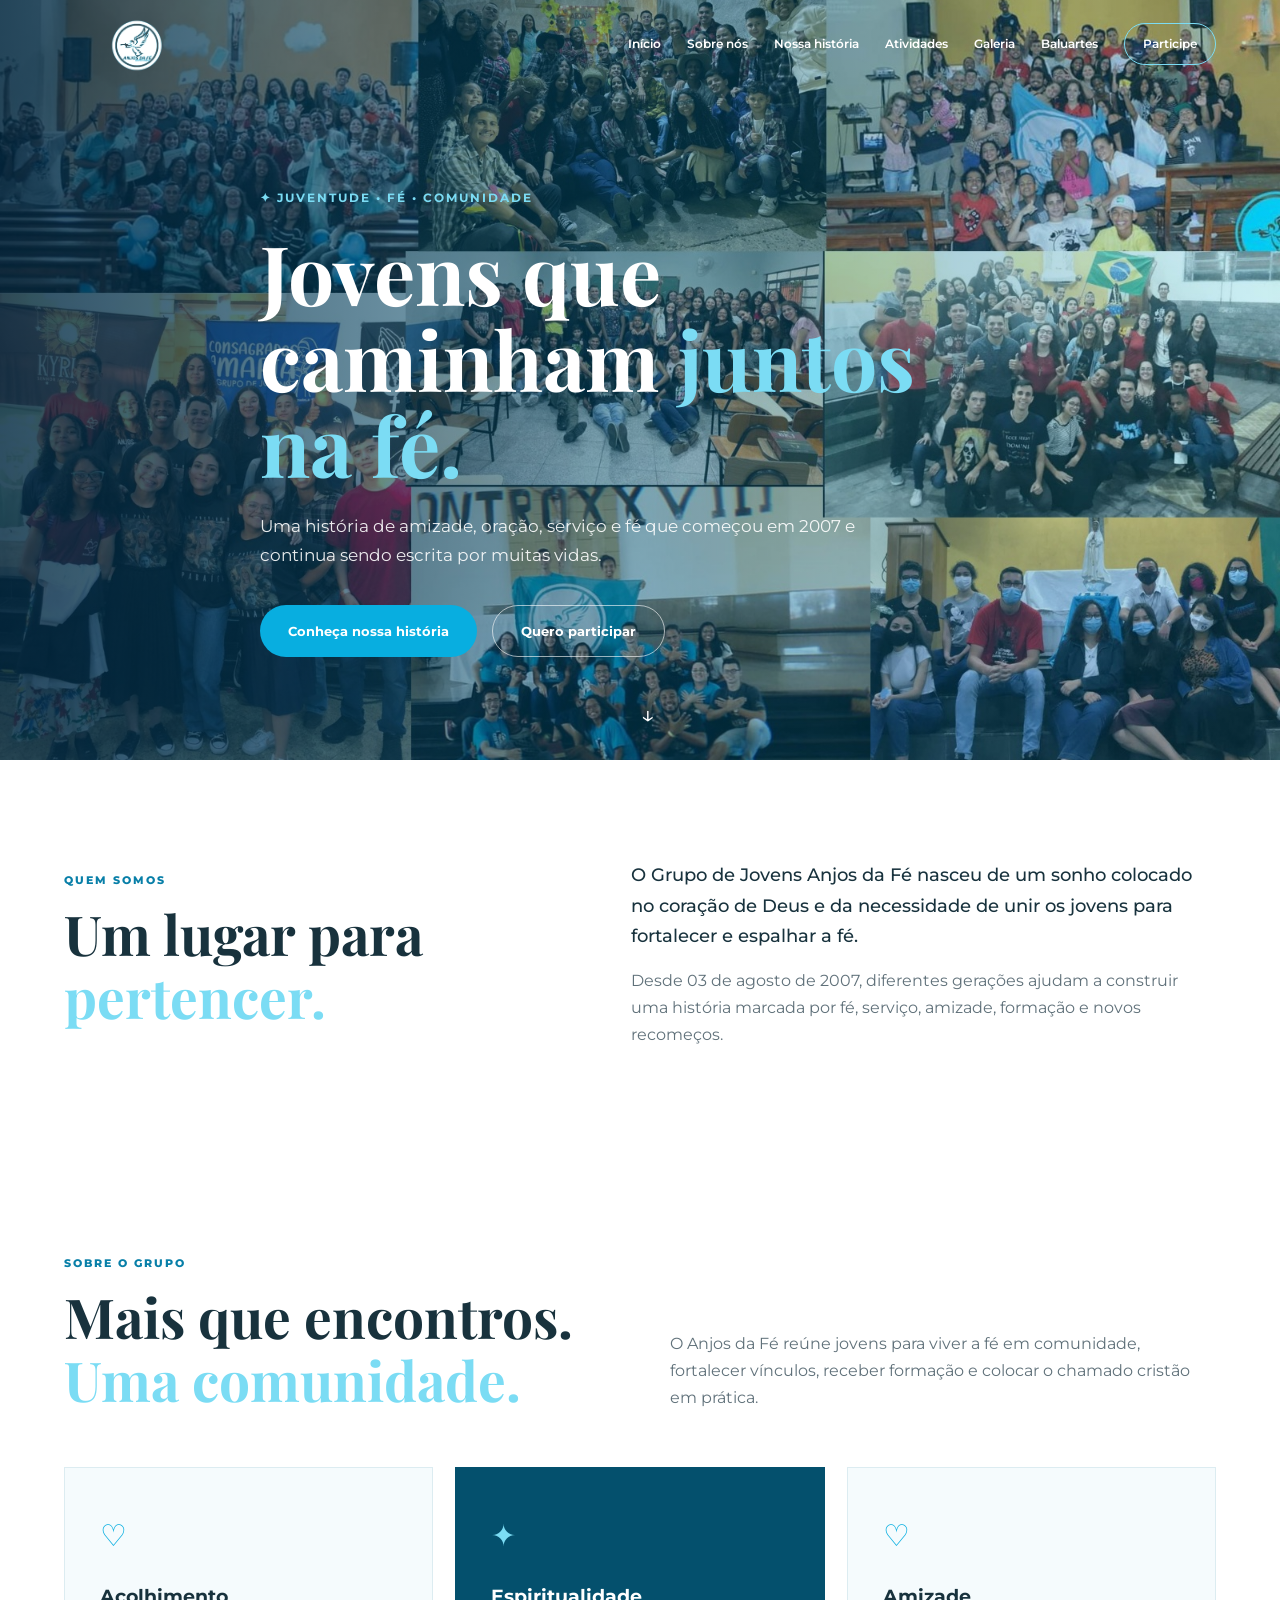
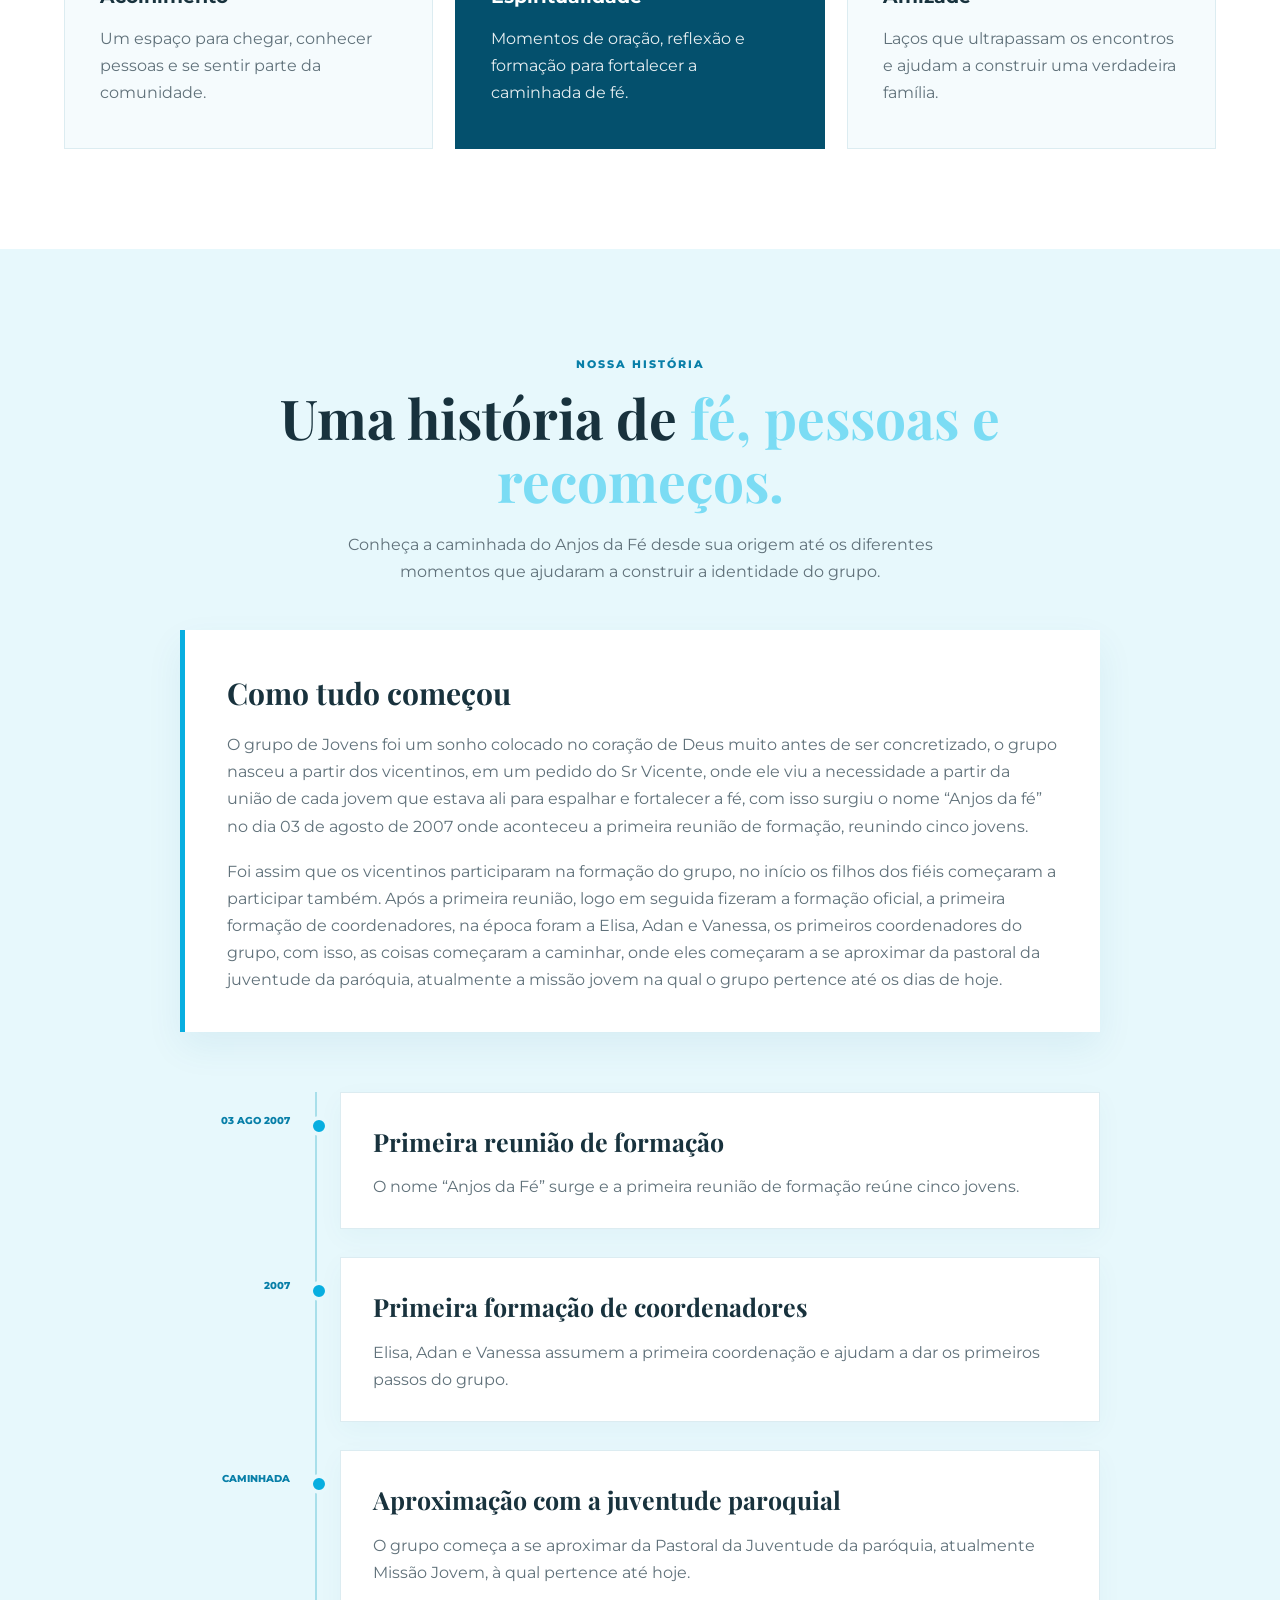
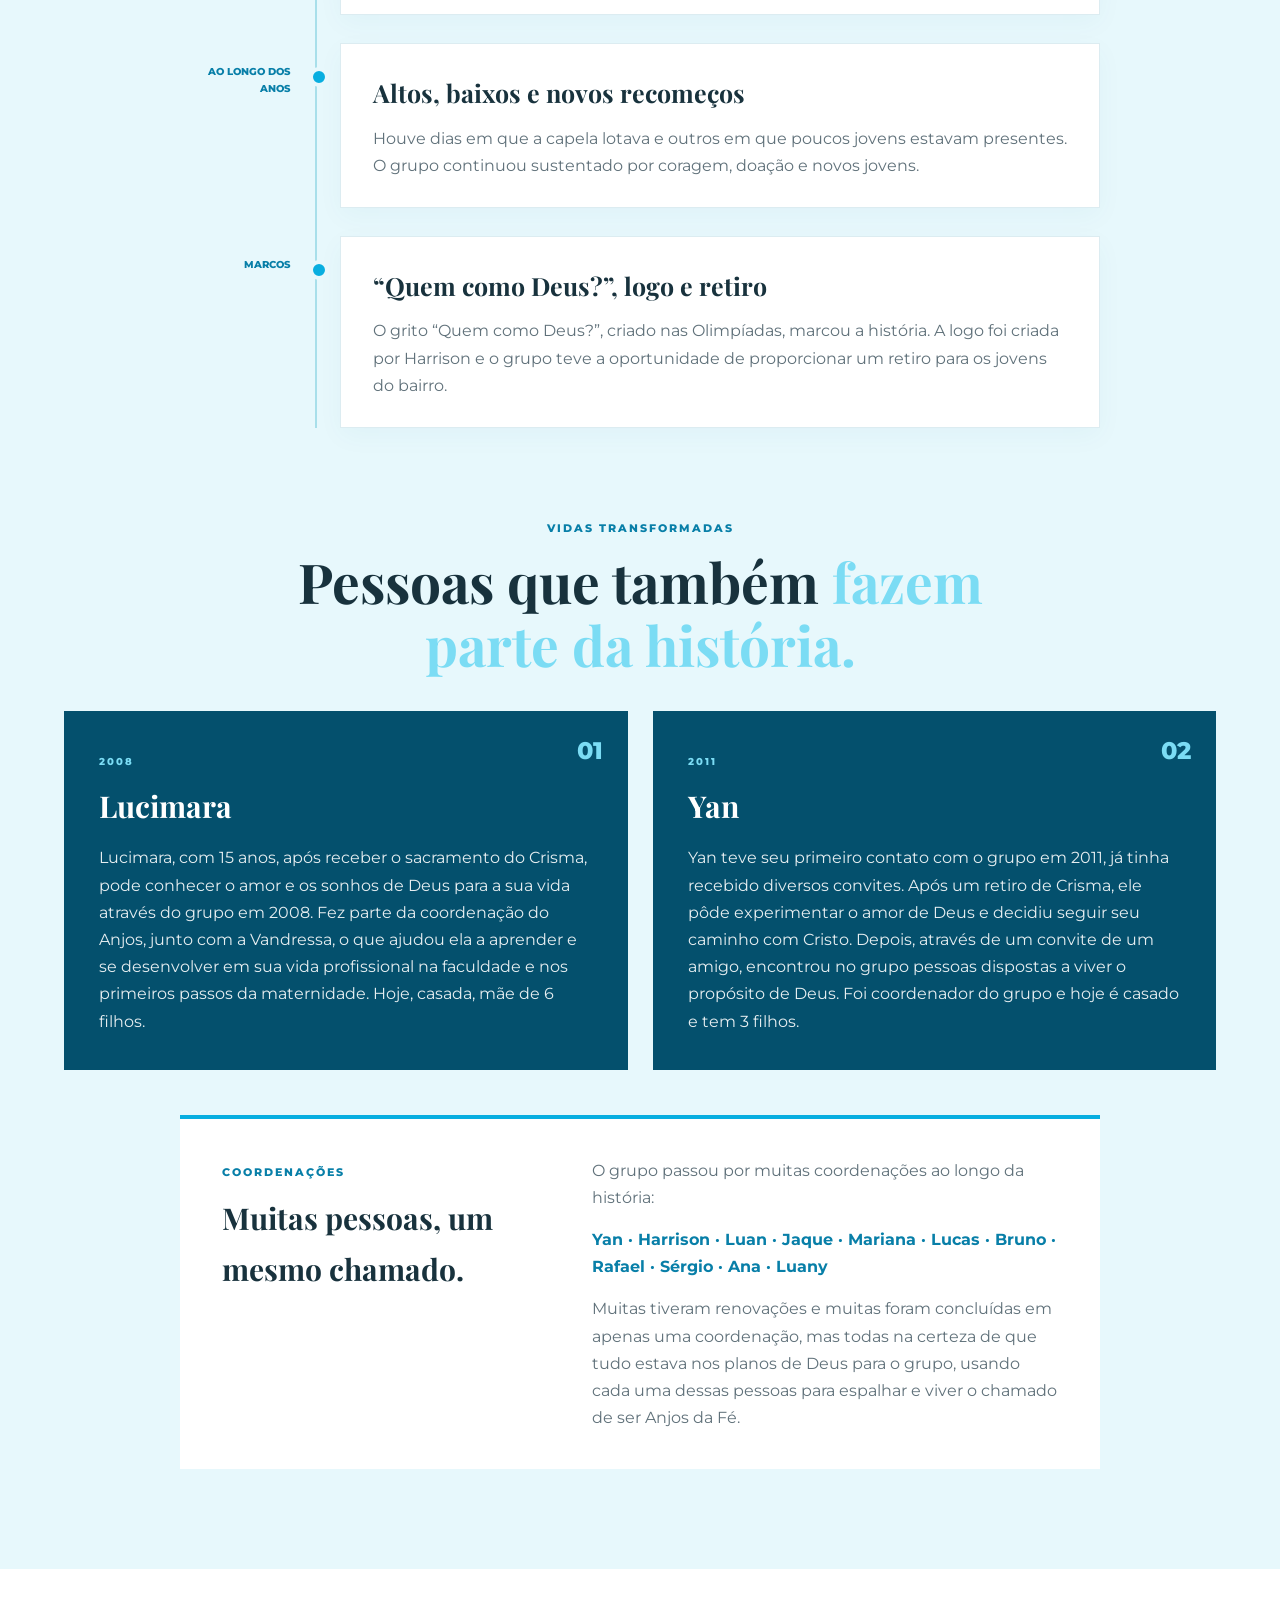
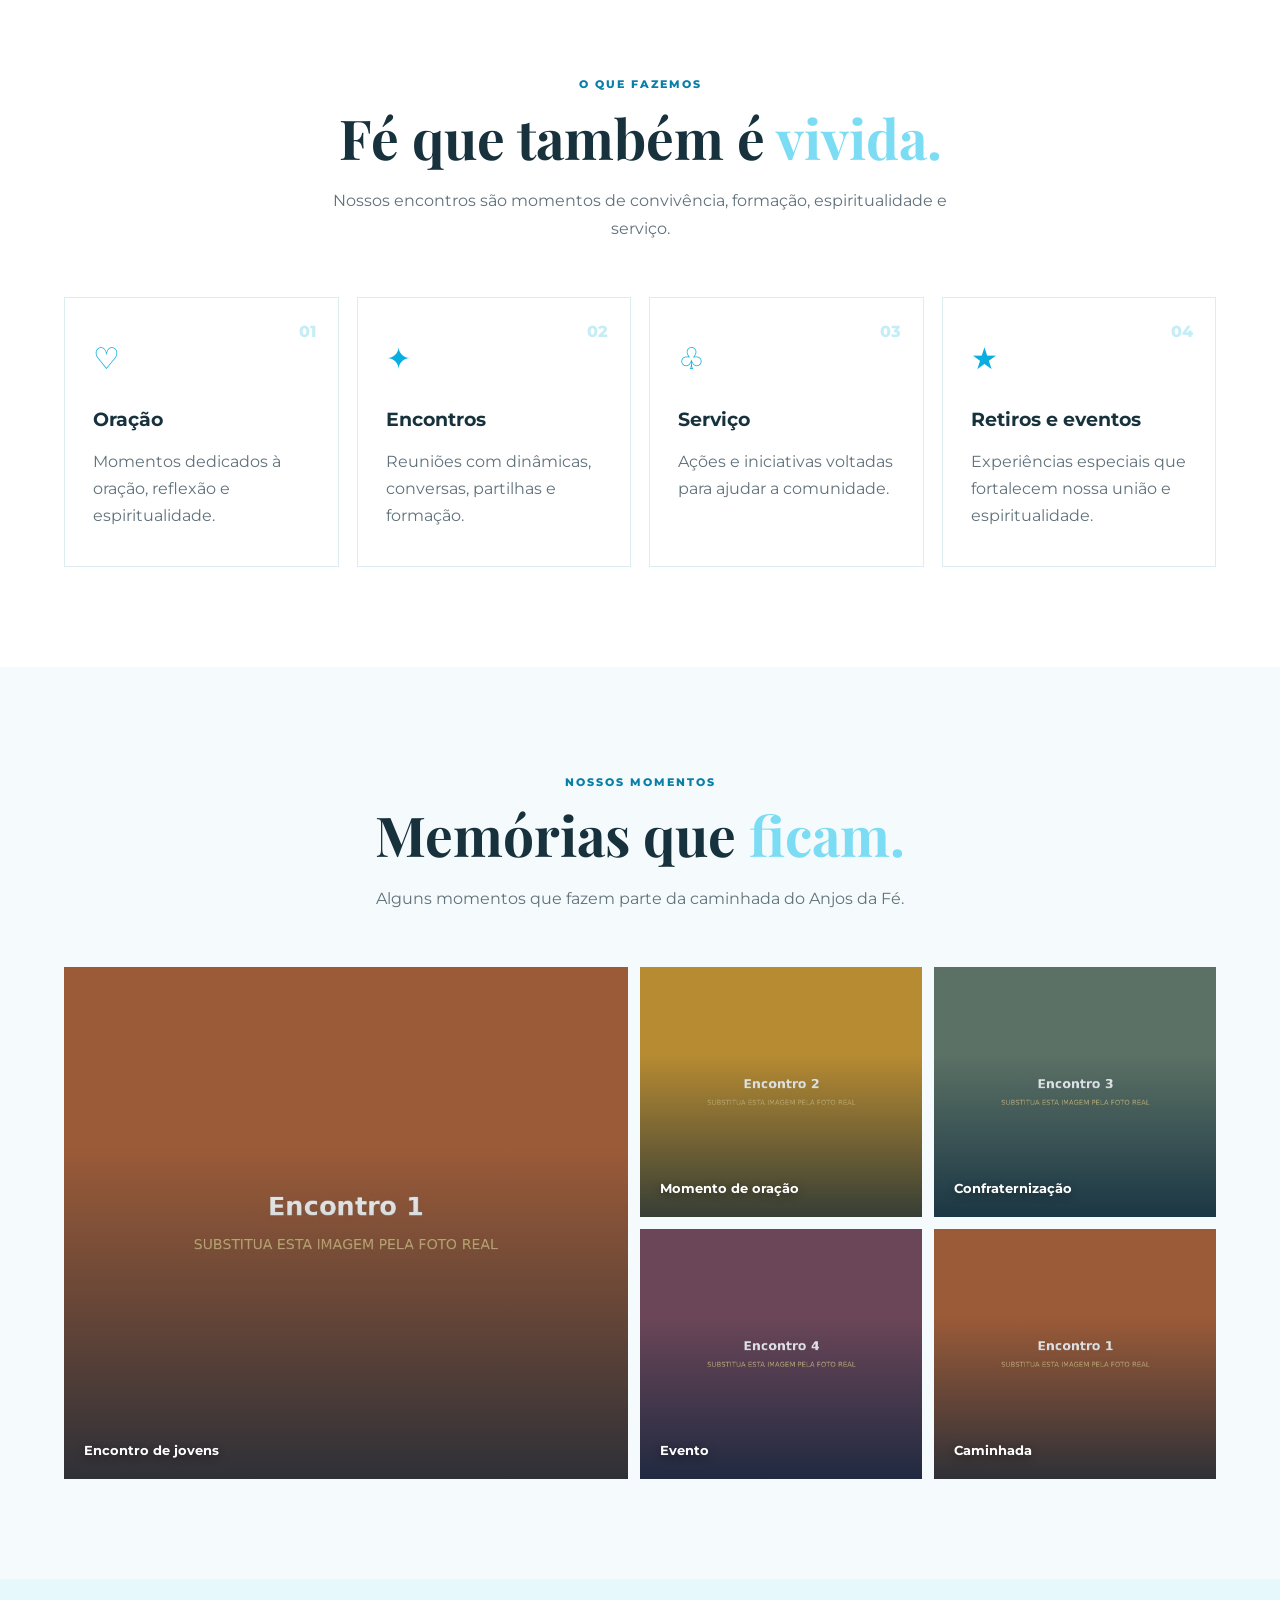
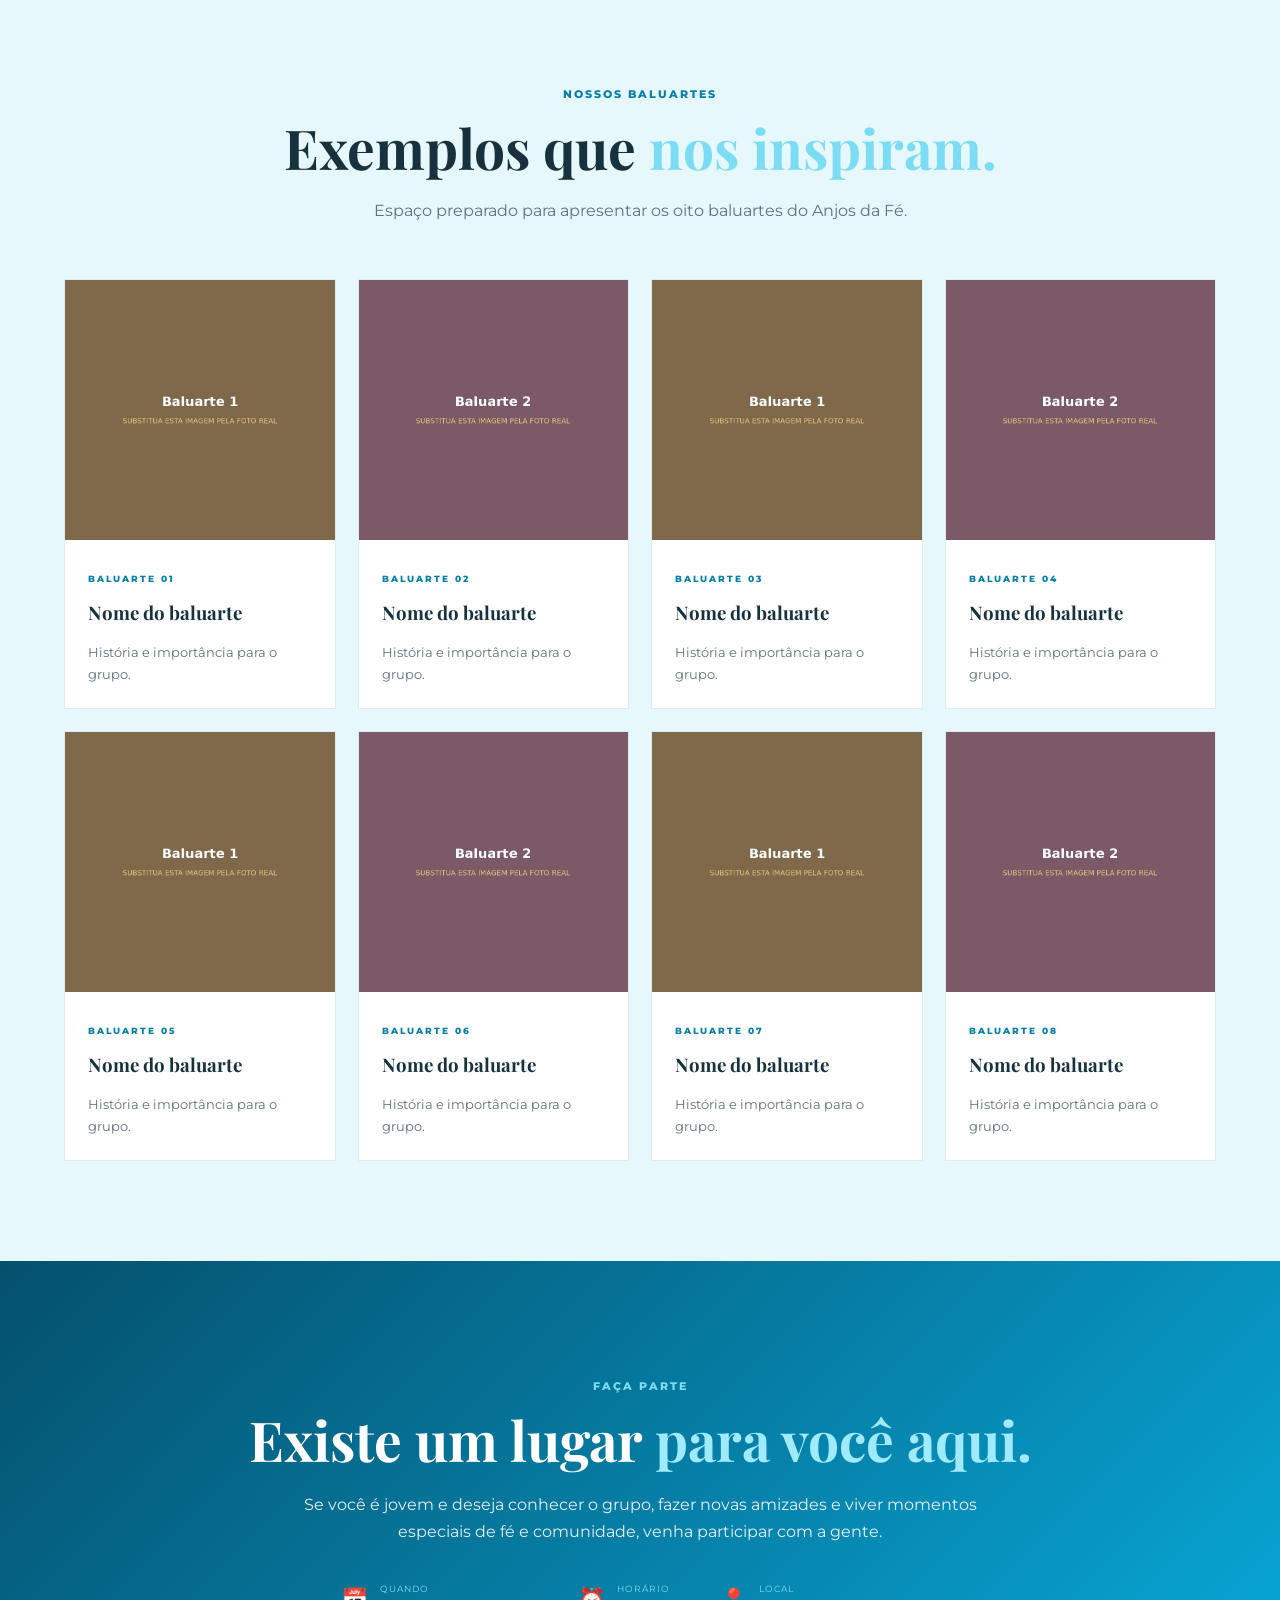
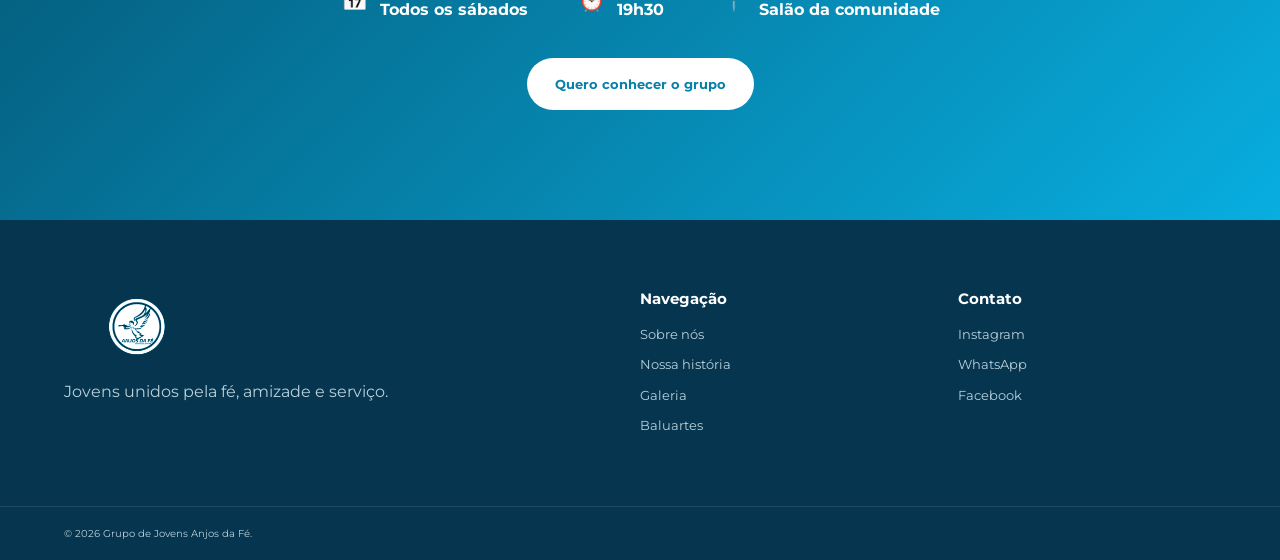
==== index.html @ 7c0b5efd "Add files via upload" ====
<!DOCTYPE html>
<html lang="pt-BR">
<head>
    <meta charset="UTF-8">
    <meta name="viewport" content="width=device-width, initial-scale=1.0">
    <meta name="description" content="Conheça a história, a caminhada e os momentos do Grupo de Jovens Anjos da Fé.">
    <title>Anjos da Fé | Grupo de Jovens</title>

    <link rel="preconnect" href="https://fonts.googleapis.com">
    <link rel="preconnect" href="https://fonts.gstatic.com" crossorigin>
    <link href="https://fonts.googleapis.com/css2?family=Montserrat:wght@400;500;600;700;800&family=Playfair+Display:wght@500;600;700&display=swap" rel="stylesheet">
    <link rel="stylesheet" href="style.css">
</head>
<body>

<header class="cabecalho" id="cabecalho">
    <div class="container navegacao">
        <a href="#inicio" class="logo" aria-label="Anjos da Fé - início">
            <img class="logo-branca" src="img/logo-branca.png" alt="Anjos da Fé">
            <img class="logo-azul" src="img/logo-azul.png" alt="Anjos da Fé">
        </a>

        <nav class="menu" id="menu" aria-label="Navegação principal">
            <a href="#inicio">Início</a>
            <a href="#sobre">Sobre nós</a>
            <a href="#historia">Nossa história</a>
            <a href="#atividades">Atividades</a>
            <a href="#galeria">Galeria</a>
            <a href="#baluartes">Baluartes</a>
            <a href="#participar" class="botao-menu">Participe</a>
        </nav>

        <button class="botao-mobile" id="botao-menu" type="button" aria-label="Abrir menu" aria-expanded="false" aria-controls="menu">☰</button>
    </div>
</header>

<main>
    <!-- Início -->
    <section class="hero" id="inicio">
        <div class="container conteudo-hero">
            <span class="etiqueta-hero">✦ Juventude • Fé • Comunidade</span>
            <h1>Jovens que caminham <span>juntos na fé.</span></h1>
            <p>Uma história de amizade, oração, serviço e fé que começou em 2007 e continua sendo escrita por muitas vidas.</p>
            <div class="botoes-hero">
                <a href="#historia" class="botao botao-principal">Conheça nossa história</a>
                <a href="#participar" class="botao botao-contorno">Quero participar</a>
            </div>
        </div>
        <a href="#sobre" class="rolar" aria-label="Ir para a próxima seção">↓</a>
    </section>

    <!-- Introdução -->
    <section class="introducao">
        <div class="container grade-introducao">
            <div>
                <span class="rotulo-secao">Quem somos</span>
                <h2>Um lugar para <span>pertencer.</span></h2>
            </div>
            <div>
                <p class="texto-destaque">O Grupo de Jovens Anjos da Fé nasceu de um sonho colocado no coração de Deus e da necessidade de unir os jovens para fortalecer e espalhar a fé.</p>
                <p>Desde 03 de agosto de 2007, diferentes gerações ajudam a construir uma história marcada por fé, serviço, amizade, formação e novos recomeços.</p>
            </div>
        </div>
    </section>

    <!-- Sobre -->
    <section class="secao sobre" id="sobre">
        <div class="container">
            <header class="cabecalho-secao">
                <div>
                    <span class="rotulo-secao">Sobre o grupo</span>
                    <h2>Mais que encontros. <span>Uma comunidade.</span></h2>
                </div>
                <p>O Anjos da Fé reúne jovens para viver a fé em comunidade, fortalecer vínculos, receber formação e colocar o chamado cristão em prática.</p>
            </header>

            <div class="grade-sobre">
                <article class="cartao-sobre">
                    <div class="icone" aria-hidden="true">♡</div>
                    <h3>Acolhimento</h3>
                    <p>Um espaço para chegar, conhecer pessoas e se sentir parte da comunidade.</p>
                </article>
                <article class="cartao-sobre destaque">
                    <div class="icone" aria-hidden="true">✦</div>
                    <h3>Espiritualidade</h3>
                    <p>Momentos de oração, reflexão e formação para fortalecer a caminhada de fé.</p>
                </article>
                <article class="cartao-sobre">
                    <div class="icone" aria-hidden="true">♡</div>
                    <h3>Amizade</h3>
                    <p>Laços que ultrapassam os encontros e ajudam a construir uma verdadeira família.</p>
                </article>
            </div>
        </div>
    </section>

    <!-- História -->
    <section class="secao historia" id="historia">
        <div class="container">
            <header class="cabecalho-secao centralizado historia-cabecalho">
                <span class="rotulo-secao">Nossa história</span>
                <h2>Uma história de <span>fé, pessoas e recomeços.</span></h2>
                <p>Conheça a caminhada do Anjos da Fé desde sua origem até os diferentes momentos que ajudaram a construir a identidade do grupo.</p>
            </header>

            <article class="historia-introducao">
                <h3>Como tudo começou</h3>
                <p>O grupo de Jovens foi um sonho colocado no coração de Deus muito antes de ser concretizado, o grupo nasceu a partir dos vicentinos, em um pedido do Sr Vicente, onde ele viu a necessidade a partir da união de cada jovem que estava ali para espalhar e fortalecer a fé, com isso surgiu o nome “Anjos da fé” no dia 03 de agosto de 2007 onde aconteceu a primeira reunião de formação, reunindo cinco jovens.</p>
                <p>Foi assim que os vicentinos participaram na formação do grupo, no início os filhos dos fiéis começaram a participar também. Após a primeira reunião, logo em seguida fizeram a formação oficial, a primeira formação de coordenadores, na época foram a Elisa, Adan e Vanessa, os primeiros coordenadores do grupo, com isso, as coisas começaram a caminhar, onde eles começaram a se aproximar da pastoral da juventude da paróquia, atualmente a missão jovem na qual o grupo pertence até os dias de hoje.</p>
            </article>

            <div class="linha-do-tempo" aria-label="Linha do tempo da história do Anjos da Fé">
                <article class="item-tempo">
                    <time class="data-tempo" datetime="2007-08-03">03 AGO 2007</time>
                    <div class="conteudo-tempo">
                        <h3>Primeira reunião de formação</h3>
                        <p>O nome “Anjos da Fé” surge e a primeira reunião de formação reúne cinco jovens.</p>
                    </div>
                </article>

                <article class="item-tempo">
                    <time class="data-tempo" datetime="2007">2007</time>
                    <div class="conteudo-tempo">
                        <h3>Primeira formação de coordenadores</h3>
                        <p>Elisa, Adan e Vanessa assumem a primeira coordenação e ajudam a dar os primeiros passos do grupo.</p>
                    </div>
                </article>

                <article class="item-tempo">
                    <span class="data-tempo">CAMINHADA</span>
                    <div class="conteudo-tempo">
                        <h3>Aproximação com a juventude paroquial</h3>
                        <p>O grupo começa a se aproximar da Pastoral da Juventude da paróquia, atualmente Missão Jovem, à qual pertence até hoje.</p>
                    </div>
                </article>

                <article class="item-tempo">
                    <span class="data-tempo">AO LONGO DOS ANOS</span>
                    <div class="conteudo-tempo">
                        <h3>Altos, baixos e novos recomeços</h3>
                        <p>Houve dias em que a capela lotava e outros em que poucos jovens estavam presentes. O grupo continuou sustentado por coragem, doação e novos jovens.</p>
                    </div>
                </article>

                <article class="item-tempo">
                    <span class="data-tempo">MARCOS</span>
                    <div class="conteudo-tempo">
                        <h3>“Quem como Deus?”, logo e retiro</h3>
                        <p>O grito “Quem como Deus?”, criado nas Olimpíadas, marcou a história. A logo foi criada por Harrison e o grupo teve a oportunidade de proporcionar um retiro para os jovens do bairro.</p>
                    </div>
                </article>
            </div>

            <div class="historias-pessoas">
                <header class="cabecalho-secao centralizado">
                    <span class="rotulo-secao">Vidas transformadas</span>
                    <h2>Pessoas que também <span>fazem parte da história.</span></h2>
                </header>

                <div class="grade-relatos">
                    <article class="relato-historia">
                        <span class="numero-relato">01</span>
                        <span class="ano-relato">2008</span>
                        <h3>Lucimara</h3>
                        <p>Lucimara, com 15 anos, após receber o sacramento do Crisma, pode conhecer o amor e os sonhos de Deus para a sua vida através do grupo em 2008. Fez parte da coordenação do Anjos, junto com a Vandressa, o que ajudou ela a aprender e se desenvolver em sua vida profissional na faculdade e nos primeiros passos da maternidade. Hoje, casada, mãe de 6 filhos.</p>
                    </article>

                    <article class="relato-historia">
                        <span class="numero-relato">02</span>
                        <span class="ano-relato">2011</span>
                        <h3>Yan</h3>
                        <p>Yan teve seu primeiro contato com o grupo em 2011, já tinha recebido diversos convites. Após um retiro de Crisma, ele pôde experimentar o amor de Deus e decidiu seguir seu caminho com Cristo. Depois, através de um convite de um amigo, encontrou no grupo pessoas dispostas a viver o propósito de Deus. Foi coordenador do grupo e hoje é casado e tem 3 filhos.</p>
                    </article>
                </div>
            </div>

            <article class="coordenacoes-historia">
                <div>
                    <span class="rotulo-secao">Coordenações</span>
                    <h3>Muitas pessoas, um mesmo chamado.</h3>
                </div>
                <div>
                    <p>O grupo passou por muitas coordenações ao longo da história:</p>
                    <p class="nomes-coordenadores">Yan · Harrison · Luan · Jaque · Mariana · Lucas · Bruno · Rafael · Sérgio · Ana · Luany</p>
                    <p>Muitas tiveram renovações e muitas foram concluídas em apenas uma coordenação, mas todas na certeza de que tudo estava nos planos de Deus para o grupo, usando cada uma dessas pessoas para espalhar e viver o chamado de ser Anjos da Fé.</p>
                </div>
            </article>
        </div>
    </section>

    <!-- Atividades -->
    <section class="secao atividades" id="atividades">
        <div class="container">
            <header class="cabecalho-secao centralizado">
                <span class="rotulo-secao">O que fazemos</span>
                <h2>Fé que também é <span>vivida.</span></h2>
                <p>Nossos encontros são momentos de convivência, formação, espiritualidade e serviço.</p>
            </header>

            <div class="grade-atividades">
                <article class="cartao-atividade"><span>01</span><div class="icone" aria-hidden="true">♡</div><h3>Oração</h3><p>Momentos dedicados à oração, reflexão e espiritualidade.</p></article>
                <article class="cartao-atividade"><span>02</span><div class="icone" aria-hidden="true">✦</div><h3>Encontros</h3><p>Reuniões com dinâmicas, conversas, partilhas e formação.</p></article>
                <article class="cartao-atividade"><span>03</span><div class="icone" aria-hidden="true">♧</div><h3>Serviço</h3><p>Ações e iniciativas voltadas para ajudar a comunidade.</p></article>
                <article class="cartao-atividade"><span>04</span><div class="icone" aria-hidden="true">★</div><h3>Retiros e eventos</h3><p>Experiências especiais que fortalecem nossa união e espiritualidade.</p></article>
            </div>
        </div>
    </section>

    <!-- Galeria -->
    <section class="secao galeria-secao" id="galeria">
        <div class="container">
            <header class="cabecalho-secao centralizado">
                <span class="rotulo-secao">Nossos momentos</span>
                <h2>Memórias que <span>ficam.</span></h2>
                <p>Alguns momentos que fazem parte da caminhada do Anjos da Fé.</p>
            </header>

            <div class="galeria">
                <button class="item-galeria grande" type="button" data-imagem="img/encontro-1.jpg" data-legenda="Encontro de jovens">
                    <img src="img/encontro-1.jpg" alt="Jovens reunidos em um encontro" loading="lazy">
                    <span>Encontro de jovens</span>
                </button>
                <button class="item-galeria" type="button" data-imagem="img/encontro-2.jpg" data-legenda="Momento de oração">
                    <img src="img/encontro-2.jpg" alt="Jovens durante um momento de oração" loading="lazy">
                    <span>Momento de oração</span>
                </button>
                <button class="item-galeria" type="button" data-imagem="img/encontro-3.jpg" data-legenda="Confraternização">
                    <img src="img/encontro-3.jpg" alt="Confraternização do grupo" loading="lazy">
                    <span>Confraternização</span>
                </button>
                <button class="item-galeria" type="button" data-imagem="img/encontro-4.jpg" data-legenda="Evento do grupo">
                    <img src="img/encontro-4.jpg" alt="Evento do grupo" loading="lazy">
                    <span>Evento</span>
                </button>
                <button class="item-galeria" type="button" data-imagem="img/encontro-1.jpg" data-legenda="Momento da caminhada">
                    <img src="img/encontro-1.jpg" alt="Momento da caminhada do grupo" loading="lazy">
                    <span>Caminhada</span>
                </button>
            </div>
        </div>
    </section>

    <!-- Baluartes -->
    <section class="secao baluartes" id="baluartes">
        <div class="container">
            <header class="cabecalho-secao centralizado">
                <span class="rotulo-secao">Nossos baluartes</span>
                <h2>Exemplos que <span>nos inspiram.</span></h2>
                <p>Espaço preparado para apresentar os oito baluartes do Anjos da Fé.</p>
            </header>

            <div class="grade-baluartes">
                <article class="cartao-baluarte"><div class="imagem-baluarte"><img src="img/baluarte-1.jpg" alt="Imagem do Baluarte 1" loading="lazy"></div><div><span>Baluarte 01</span><h3>Nome do baluarte</h3><p>História e importância para o grupo.</p></div></article>
                <article class="cartao-baluarte"><div class="imagem-baluarte"><img src="img/baluarte-2.jpg" alt="Imagem do Baluarte 2" loading="lazy"></div><div><span>Baluarte 02</span><h3>Nome do baluarte</h3><p>História e importância para o grupo.</p></div></article>
                <article class="cartao-baluarte"><div class="imagem-baluarte"><img src="img/baluarte-1.jpg" alt="Imagem do Baluarte 3" loading="lazy"></div><div><span>Baluarte 03</span><h3>Nome do baluarte</h3><p>História e importância para o grupo.</p></div></article>
                <article class="cartao-baluarte"><div class="imagem-baluarte"><img src="img/baluarte-2.jpg" alt="Imagem do Baluarte 4" loading="lazy"></div><div><span>Baluarte 04</span><h3>Nome do baluarte</h3><p>História e importância para o grupo.</p></div></article>
                <article class="cartao-baluarte"><div class="imagem-baluarte"><img src="img/baluarte-1.jpg" alt="Imagem do Baluarte 5" loading="lazy"></div><div><span>Baluarte 05</span><h3>Nome do baluarte</h3><p>História e importância para o grupo.</p></div></article>
                <article class="cartao-baluarte"><div class="imagem-baluarte"><img src="img/baluarte-2.jpg" alt="Imagem do Baluarte 6" loading="lazy"></div><div><span>Baluarte 06</span><h3>Nome do baluarte</h3><p>História e importância para o grupo.</p></div></article>
                <article class="cartao-baluarte"><div class="imagem-baluarte"><img src="img/baluarte-1.jpg" alt="Imagem do Baluarte 7" loading="lazy"></div><div><span>Baluarte 07</span><h3>Nome do baluarte</h3><p>História e importância para o grupo.</p></div></article>
                <article class="cartao-baluarte"><div class="imagem-baluarte"><img src="img/baluarte-2.jpg" alt="Imagem do Baluarte 8" loading="lazy"></div><div><span>Baluarte 08</span><h3>Nome do baluarte</h3><p>História e importância para o grupo.</p></div></article>
            </div>
        </div>
    </section>

    <!-- Participação -->
    <section class="participar" id="participar">
        <div class="container conteudo-participar">
            <span class="rotulo-secao">Faça parte</span>
            <h2>Existe um lugar <span>para você aqui.</span></h2>
            <p>Se você é jovem e deseja conhecer o grupo, fazer novas amizades e viver momentos especiais de fé e comunidade, venha participar com a gente.</p>

            <div class="informacoes-encontro">
                <div><span aria-hidden="true">📅</span><div><small>Quando</small><strong>Todos os sábados</strong></div></div>
                <div><span aria-hidden="true">⏰</span><div><small>Horário</small><strong>19h30</strong></div></div>
                <div><span aria-hidden="true">📍</span><div><small>Local</small><strong>Salão da comunidade</strong></div></div>
            </div>

            <a href="#" class="botao botao-claro">Quero conhecer o grupo</a>
        </div>
    </section>
</main>

<footer class="rodape">
    <div class="container grade-rodape">
        <div>
            <a href="#inicio" class="logo-rodape"><img src="img/logo-branca.png" alt="Anjos da Fé"></a>
            <p>Jovens unidos pela fé, amizade e serviço.</p>
        </div>

        <nav class="links-rodape" aria-label="Navegação do rodapé">
            <h2>Navegação</h2>
            <a href="#sobre">Sobre nós</a>
            <a href="#historia">Nossa história</a>
            <a href="#galeria">Galeria</a>
            <a href="#baluartes">Baluartes</a>
        </nav>

        <div class="links-rodape">
            <h2>Contato</h2>
            <a href="#">Instagram</a>
            <a href="#">WhatsApp</a>
            <a href="#">Facebook</a>
        </div>
    </div>

    <div class="rodape-final">
        <div class="container"><p>© 2026 Grupo de Jovens Anjos da Fé.</p></div>
    </div>
</footer>

<!-- Modal da galeria -->
<div class="modal-galeria" id="modal-galeria" role="dialog" aria-modal="true" aria-labelledby="legenda-modal" hidden>
    <button class="fechar-modal" id="fechar-modal" type="button" aria-label="Fechar imagem">×</button>
    <button class="anterior-modal" id="anterior-modal" type="button" aria-label="Imagem anterior">‹</button>
    <figure>
        <img id="imagem-modal" src="" alt="">
        <figcaption id="legenda-modal"></figcaption>
    </figure>
    <button class="proxima-modal" id="proxima-modal" type="button" aria-label="Próxima imagem">›</button>
</div>

<script src="script.js"></script>
</body>
</html>
---- style.css ----
:root {
    --azul: #08aee0;
    --azul-escuro: #087fa8;
    --azul-profundo: #04506d;
    --azul-claro: #7bdcf4;
    --fundo: #f5fbfd;
    --branco: #ffffff;
    --escuro: #18323d;
    --texto: #60717a;
    --borda: #dcecf1;
    --largura: 1180px;
}

* { margin: 0; padding: 0; box-sizing: border-box; }
html { scroll-behavior: smooth; }
body { font-family: "Montserrat", sans-serif; background: var(--fundo); color: var(--texto); line-height: 1.7; }
body.modal-aberto { overflow: hidden; }
a { color: inherit; text-decoration: none; }
button { font: inherit; border: 0; cursor: pointer; }
img { display: block; width: 100%; }
.container { width: min(90%, var(--largura)); margin: auto; }

/* Cabeçalho */
.cabecalho { position: fixed; inset: 0 0 auto; z-index: 1000; transition: .3s; }
.cabecalho.rolado { background: rgba(255,255,255,.96); backdrop-filter: blur(12px); box-shadow: 0 5px 25px rgba(0,50,80,.08); }
.navegacao { height: 88px; display: flex; align-items: center; justify-content: space-between; }
.logo { width: 145px; height: 62px; position: relative; display: block; }
.logo img { position: absolute; inset: 0; width: 100%; height: 100%; object-fit: contain; transition: opacity .25s; }
.logo-azul { opacity: 0; }
.cabecalho.rolado .logo-branca { opacity: 0; }
.cabecalho.rolado .logo-azul { opacity: 1; }
.menu { display: flex; align-items: center; gap: 26px; }
.menu > a { color: var(--branco); font-size: 12px; font-weight: 600; transition: .25s; }
.cabecalho.rolado .menu > a { color: var(--escuro); }
.menu > a:hover { color: var(--azul) !important; }
.botao-menu { padding: 10px 18px; border: 1px solid var(--azul-claro); border-radius: 50px; }
.botao-menu:hover { background: var(--azul); color: var(--branco) !important; }
.botao-mobile { display: none; background: transparent; color: var(--branco); font-size: 28px; }
.cabecalho.rolado .botao-mobile { color: var(--escuro); }

/* Hero */
.hero { position: relative; min-height: 760px; display: flex; align-items: center; background: linear-gradient(90deg,rgba(0,40,65,.82),rgba(0,90,125,.45),rgba(0,170,215,.18)), url("img/hero.jpg") center / cover no-repeat; }
.conteudo-hero { max-width: 760px; padding-top: 80px; color: var(--branco); }
.etiqueta-hero { display: inline-block; margin-bottom: 20px; color: var(--azul-claro); font-size: 12px; font-weight: 700; letter-spacing: 2px; text-transform: uppercase; }
.conteudo-hero h1 { margin-bottom: 25px; font-family: "Playfair Display", serif; font-size: clamp(48px,7vw,82px); line-height: 1.05; }
.conteudo-hero h1 span, h2 span { color: var(--azul-claro); }
.conteudo-hero p { max-width: 650px; margin-bottom: 35px; color: rgba(255,255,255,.9); font-size: 17px; }
.botoes-hero { display: flex; gap: 15px; flex-wrap: wrap; }
.botao { min-height: 52px; padding: 0 28px; display: inline-flex; align-items: center; justify-content: center; border-radius: 50px; font-size: 13px; font-weight: 700; transition: .3s; }
.botao-principal { background: var(--azul); color: var(--branco); }
.botao-principal:hover { transform: translateY(-3px); background: var(--azul-escuro); }
.botao-contorno { border: 1px solid rgba(255,255,255,.6); color: var(--branco); }
.botao-contorno:hover { background: var(--branco); color: var(--azul-escuro); }
.rolar { position: absolute; bottom: 25px; left: 50%; color: var(--branco); font-size: 25px; }

/* Seções */
.secao, .introducao { padding: 100px 0; }
.introducao, .sobre, .atividades { background: var(--branco); }
.rotulo-secao { display: inline-block; margin-bottom: 12px; color: var(--azul-escuro); font-size: 11px; font-weight: 800; letter-spacing: 2px; text-transform: uppercase; }
h2 { color: var(--escuro); font-family: "Playfair Display", serif; font-size: clamp(36px,5vw,55px); line-height: 1.15; }
.cabecalho-secao { display: grid; grid-template-columns: 1fr 1fr; gap: 60px; align-items: end; margin-bottom: 55px; }
.cabecalho-secao p { max-width: 620px; }
.centralizado { display: block; max-width: 780px; margin-left: auto; margin-right: auto; text-align: center; }
.centralizado p { margin: 18px auto 0; }
.grade-introducao { display: grid; grid-template-columns: 1fr 1.2fr; gap: 80px; align-items: center; }
.grade-introducao h2 { margin-bottom: 15px; }
.texto-destaque { margin-bottom: 15px; color: var(--escuro); font-size: 18px; font-weight: 500; }

/* Sobre */
.grade-sobre { display: grid; grid-template-columns: repeat(3,1fr); gap: 22px; }
.cartao-sobre { padding: 42px 35px; background: var(--fundo); border: 1px solid var(--borda); transition: .3s; }
.cartao-sobre:hover, .cartao-atividade:hover { transform: translateY(-6px); box-shadow: 0 20px 40px rgba(0,120,170,.08); }
.cartao-sobre.destaque { background: var(--azul-profundo); color: rgba(255,255,255,.9); border-color: var(--azul-profundo); }
.cartao-sobre.destaque h3 { color: var(--branco); }
.cartao-sobre h3, .cartao-atividade h3, .cartao-baluarte h3, .relato-historia h3, .historia-introducao h3, .coordenacoes-historia h3 { color: var(--escuro); margin-bottom: 12px; }
.cartao-sobre h3, .cartao-atividade h3 { font-size: 19px; }
.cartao-sobre.destaque .icone { color: var(--azul-claro); }
.icone { color: var(--azul); font-size: 30px; margin-bottom: 20px; }

/* História */
.historia { background: #e7f8fc; }
.historia-cabecalho { margin-bottom: 45px; }
.historia-introducao { max-width: 920px; margin: 0 auto 60px; padding: 38px 42px; background: var(--branco); border-left: 5px solid var(--azul); box-shadow: 0 15px 35px rgba(0,100,140,.07); }
.historia-introducao h3 { font-family: "Playfair Display", serif; font-size: 30px; }
.historia-introducao p + p { margin-top: 18px; }
.linha-do-tempo { position: relative; max-width: 920px; margin: auto; }
.linha-do-tempo::before { content: ""; position: absolute; top: 0; bottom: 0; left: 135px; width: 2px; background: #a8dfea; }
.item-tempo { position: relative; display: grid; grid-template-columns: 110px 1fr; gap: 50px; margin-bottom: 28px; }
.item-tempo::after { content: ""; position: absolute; left: 129px; top: 24px; width: 12px; height: 12px; border-radius: 50%; background: var(--azul); border: 4px solid #e7f8fc; }
.data-tempo { padding-top: 20px; color: var(--azul-escuro); font-size: 10px; font-weight: 800; text-align: right; }
.conteudo-tempo { padding: 28px 32px; background: var(--branco); border: 1px solid var(--borda); box-shadow: 0 8px 25px rgba(0,100,140,.04); }
.conteudo-tempo h3 { margin-bottom: 10px; color: var(--escuro); font-family: "Playfair Display", serif; font-size: 25px; }
.historias-pessoas { margin-top: 85px; }
.historias-pessoas .cabecalho-secao { margin-bottom: 35px; }
.grade-relatos { display: grid; grid-template-columns: repeat(2,1fr); gap: 25px; }
.relato-historia { position: relative; padding: 35px; background: var(--azul-profundo); color: rgba(255,255,255,.9); }
.relato-historia h3 { margin-top: 8px; color: var(--branco); font-family: "Playfair Display", serif; font-size: 30px; }
.numero-relato { position: absolute; top: 20px; right: 25px; color: var(--azul-claro); font-size: 24px; font-weight: 800; }
.ano-relato { color: var(--azul-claro); font-size: 10px; font-weight: 800; letter-spacing: 2px; }
.coordenacoes-historia { display: grid; grid-template-columns: .8fr 1.2fr; gap: 60px; margin: 45px auto 0; max-width: 920px; padding: 38px 42px; background: var(--branco); border-top: 4px solid var(--azul); }
.coordenacoes-historia h3 { font-family: "Playfair Display", serif; font-size: 30px; }
.nomes-coordenadores { margin: 15px 0; color: var(--azul-escuro); font-weight: 700; }

/* Atividades */
.grade-atividades { display: grid; grid-template-columns: repeat(4,1fr); gap: 18px; }
.cartao-atividade { position: relative; min-height: 270px; padding: 35px 28px; border: 1px solid var(--borda); overflow: hidden; transition: .3s; }
.cartao-atividade > span { position: absolute; top: 20px; right: 22px; color: #c6edf6; font-weight: 800; }

/* Galeria */
.galeria-secao { background: var(--fundo); }
.galeria { display: grid; grid-template-columns: 2fr 1fr 1fr; grid-template-rows: 250px 250px; gap: 12px; }
.item-galeria { position: relative; overflow: hidden; padding: 0; background: #ddd; }
.item-galeria.grande { grid-row: span 2; }
.item-galeria img { height: 100%; object-fit: cover; transition: .5s; }
.item-galeria:hover img { transform: scale(1.06); }
.item-galeria::after { content: ""; position: absolute; inset: 35% 0 0; background: linear-gradient(transparent,rgba(0,30,55,.7)); }
.item-galeria span { position: absolute; left: 20px; bottom: 18px; z-index: 1; color: var(--branco); font-size: 13px; font-weight: 700; text-shadow: 0 2px 8px rgba(0,0,0,.4); }

/* Baluartes */
.baluartes { background: #e7f8fc; }
.grade-baluartes { display: grid; grid-template-columns: repeat(4,1fr); gap: 22px; }
.cartao-baluarte { overflow: hidden; background: var(--branco); border: 1px solid var(--borda); }
.imagem-baluarte { height: 260px; overflow: hidden; background: #d8eef5; }
.imagem-baluarte img { height: 100%; object-fit: cover; }
.cartao-baluarte > div:last-child { padding: 23px; }
.cartao-baluarte > div:last-child > span { color: var(--azul-escuro); font-size: 9px; font-weight: 800; letter-spacing: 2px; text-transform: uppercase; }
.cartao-baluarte h3 { margin-top: 7px; font-family: "Playfair Display", serif; }
.cartao-baluarte p { font-size: 13px; }

/* Participação */
.participar { padding: 110px 0; background: linear-gradient(135deg,var(--azul-profundo),var(--azul)); color: var(--branco); }
.conteudo-participar { max-width: 820px; text-align: center; }
.participar .rotulo-secao { color: var(--azul-claro); }
.participar h2 { color: var(--branco); }
.participar h2 span { color: #9feaff; }
.conteudo-participar > p { max-width: 680px; margin: 20px auto 35px; color: rgba(255,255,255,.9); }
.informacoes-encontro { display: flex; justify-content: center; gap: 50px; flex-wrap: wrap; margin-bottom: 35px; }
.informacoes-encontro > div { display: flex; gap: 12px; text-align: left; }
.informacoes-encontro > div > span { font-size: 22px; }
.informacoes-encontro small, .informacoes-encontro strong { display: block; }
.informacoes-encontro small { color: var(--azul-claro); font-size: 9px; letter-spacing: 1px; text-transform: uppercase; }
.botao-claro { background: var(--branco); color: var(--azul-escuro); }

/* Rodapé */
.rodape { background: #06354f; color: #b9d0db; }
.grade-rodape { display: grid; grid-template-columns: 2fr 1fr 1fr; gap: 60px; padding: 70px 0; }
.logo-rodape { display: block; width: 145px; height: 70px; margin-bottom: 18px; }
.logo-rodape img { height: 100%; object-fit: contain; }
.links-rodape { display: flex; flex-direction: column; gap: 8px; }
.links-rodape h2 { margin-bottom: 8px; color: var(--branco); font-family: "Montserrat", sans-serif; font-size: 15px; }
.links-rodape a { font-size: 13px; }
.links-rodape a:hover { color: var(--azul-claro); }
.rodape-final { border-top: 1px solid rgba(255,255,255,.1); padding: 18px 0; font-size: 10px; }

/* Modal */
.modal-galeria { position: fixed; inset: 0; z-index: 2000; display: flex; align-items: center; justify-content: center; padding: 35px; background: rgba(0,25,40,.95); }
.modal-galeria[hidden] { display: none; }
.modal-galeria figure { width: min(90%,900px); }
.modal-galeria figure img { max-height: 75vh; object-fit: contain; }
.modal-galeria figcaption { margin-top: 12px; color: var(--branco); text-align: center; }
.fechar-modal, .anterior-modal, .proxima-modal { position: fixed; background: transparent; color: var(--branco); font-size: 45px; }
.fechar-modal { top: 15px; right: 25px; }
.anterior-modal { top: 50%; left: 25px; transform: translateY(-50%); }
.proxima-modal { top: 50%; right: 25px; transform: translateY(-50%); }

/* Responsivo */
@media (max-width: 1000px) {
    .menu { position: absolute; top: 88px; left: 5%; right: 5%; display: none; flex-direction: column; align-items: stretch; gap: 0; padding: 18px 22px; background: var(--branco); box-shadow: 0 15px 30px rgba(0,50,80,.12); }
    .menu.aberto { display: flex; }
    .menu > a, .cabecalho.rolado .menu > a { padding: 10px 0; color: var(--escuro); }
    .botao-menu { text-align: center; }
    .botao-mobile { display: block; }
    .grade-introducao, .cabecalho-secao, .coordenacoes-historia { grid-template-columns: 1fr; gap: 35px; }
    .grade-sobre, .grade-atividades { grid-template-columns: 1fr 1fr; }
    .grade-baluartes { grid-template-columns: repeat(2,1fr); }
}

@media (max-width: 700px) {
    .container { width: min(calc(100% - 28px),var(--largura)); }
    .hero { min-height: 680px; }
    .conteudo-hero h1 { font-size: 48px; }
    .botoes-hero { flex-direction: column; }
    .botao { width: 100%; }
    .historia-introducao, .coordenacoes-historia { padding: 28px 22px; }
    .linha-do-tempo::before { left: 7px; }
    .item-tempo { display: block; padding-left: 28px; }
    .item-tempo::after { left: 0; top: 7px; }
    .data-tempo { display: block; padding: 0 0 8px; text-align: left; }
    .grade-sobre, .grade-atividades, .grade-baluartes, .grade-relatos { grid-template-columns: 1fr; }
    .galeria { grid-template-columns: 1fr; grid-template-rows: repeat(5,230px); }
    .item-galeria.grande { grid-row: auto; }
    .informacoes-encontro { flex-direction: column; align-items: flex-start; width: max-content; margin: 0 auto 35px; gap: 20px; }
    .grade-rodape { grid-template-columns: 1fr; gap: 35px; }
    .anterior-modal { left: 5px; }
    .proxima-modal { right: 5px; }
}
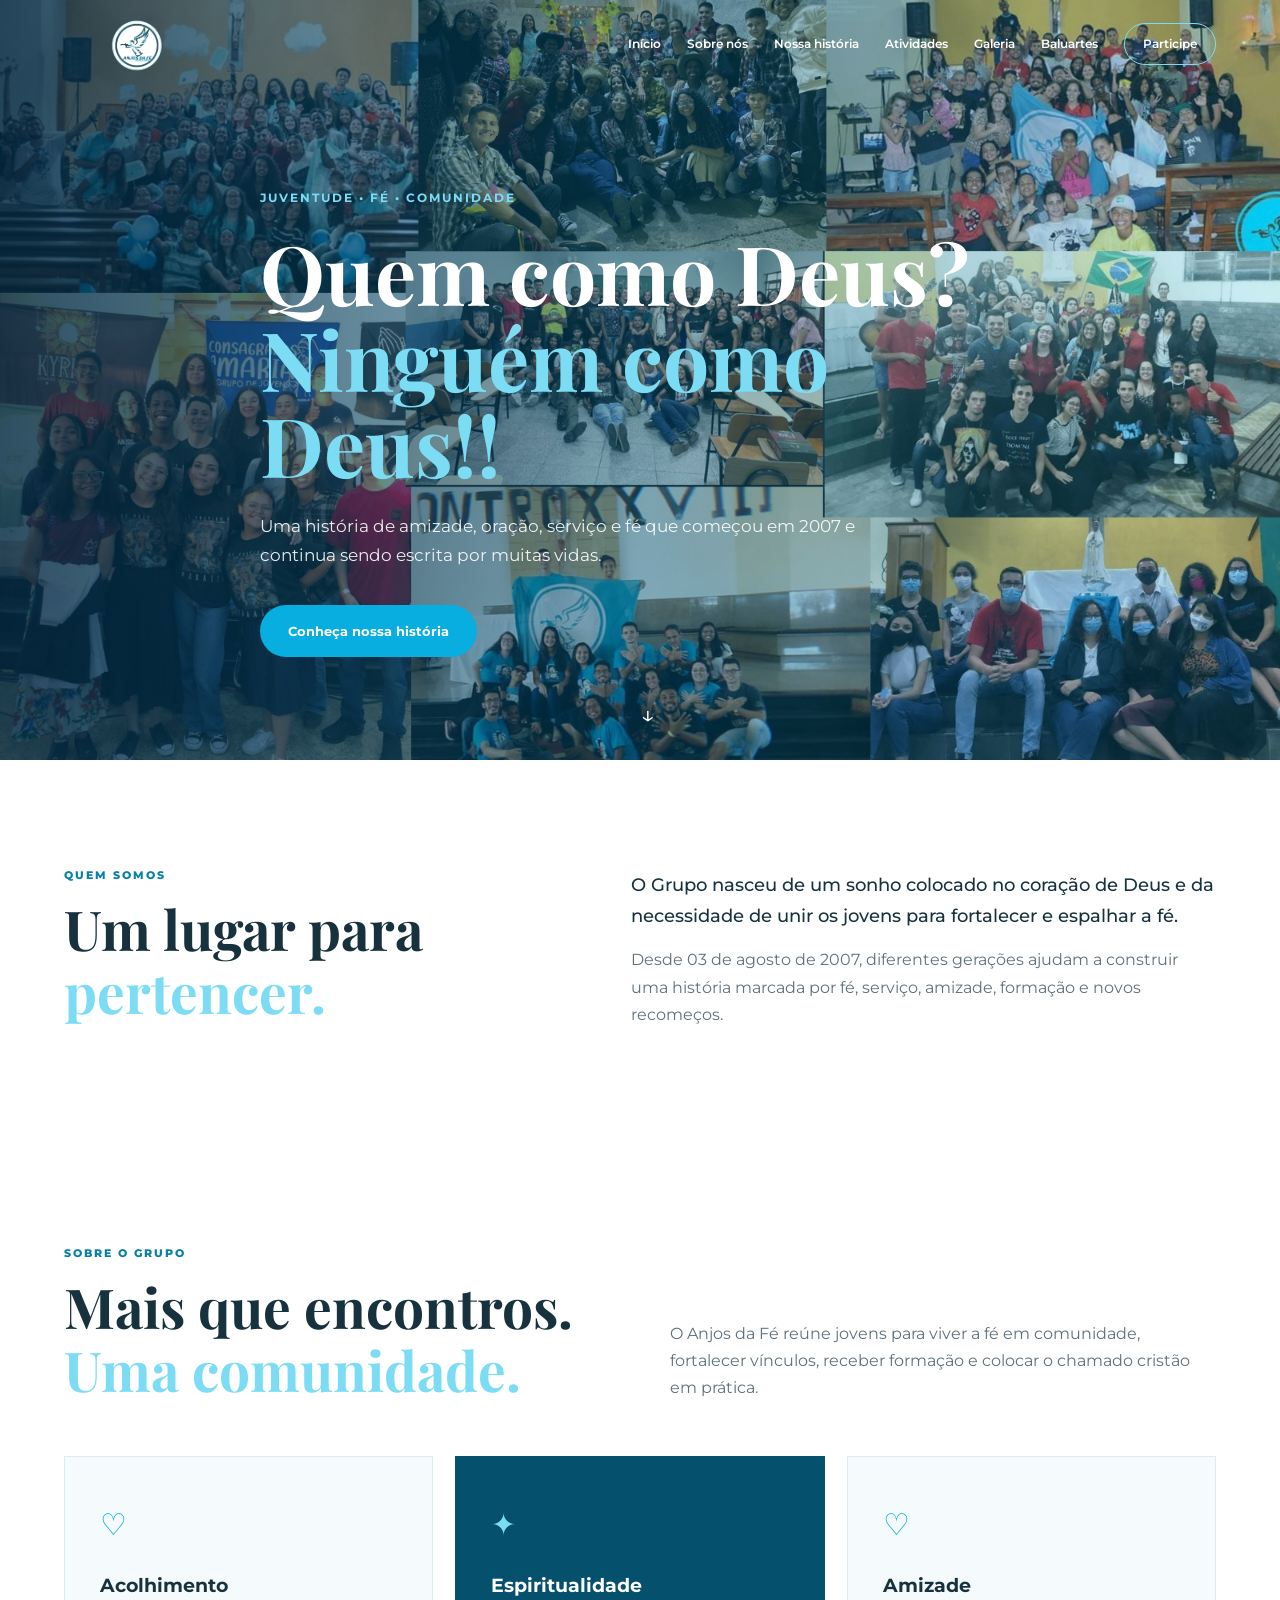
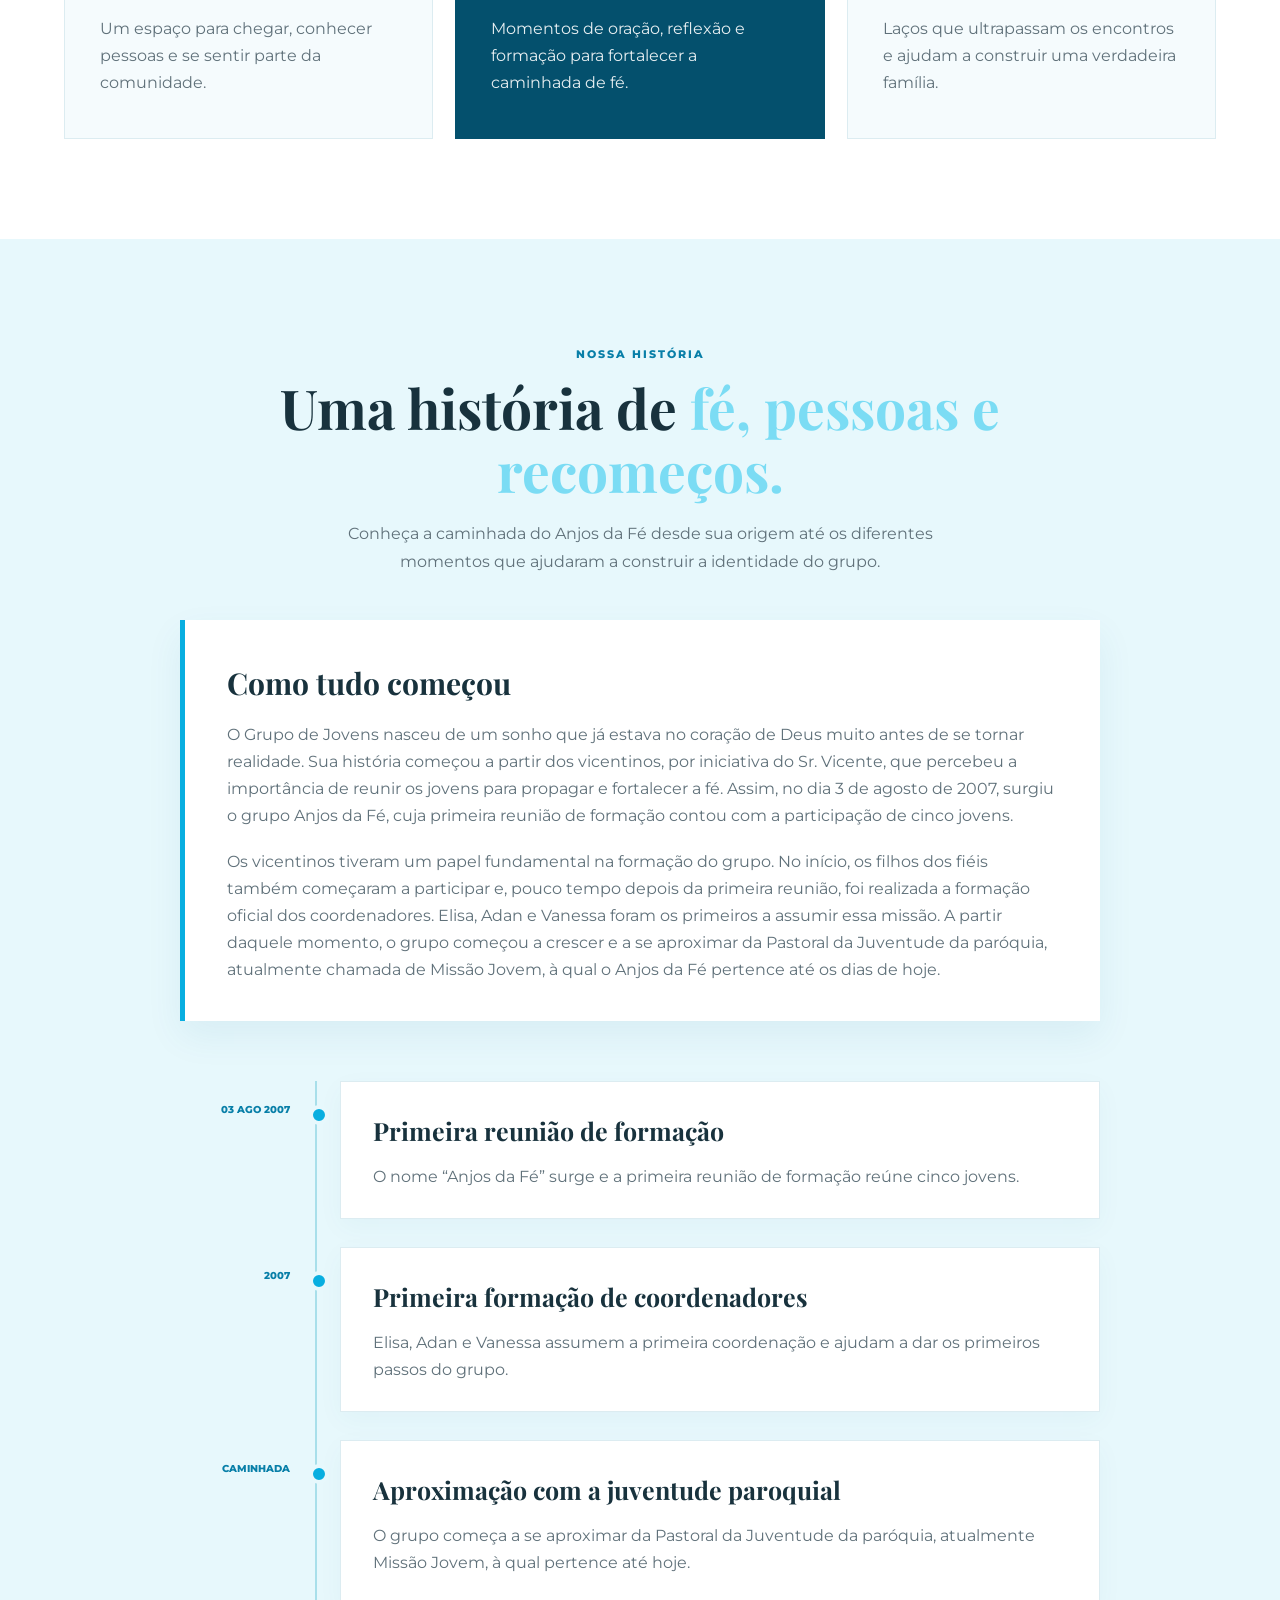
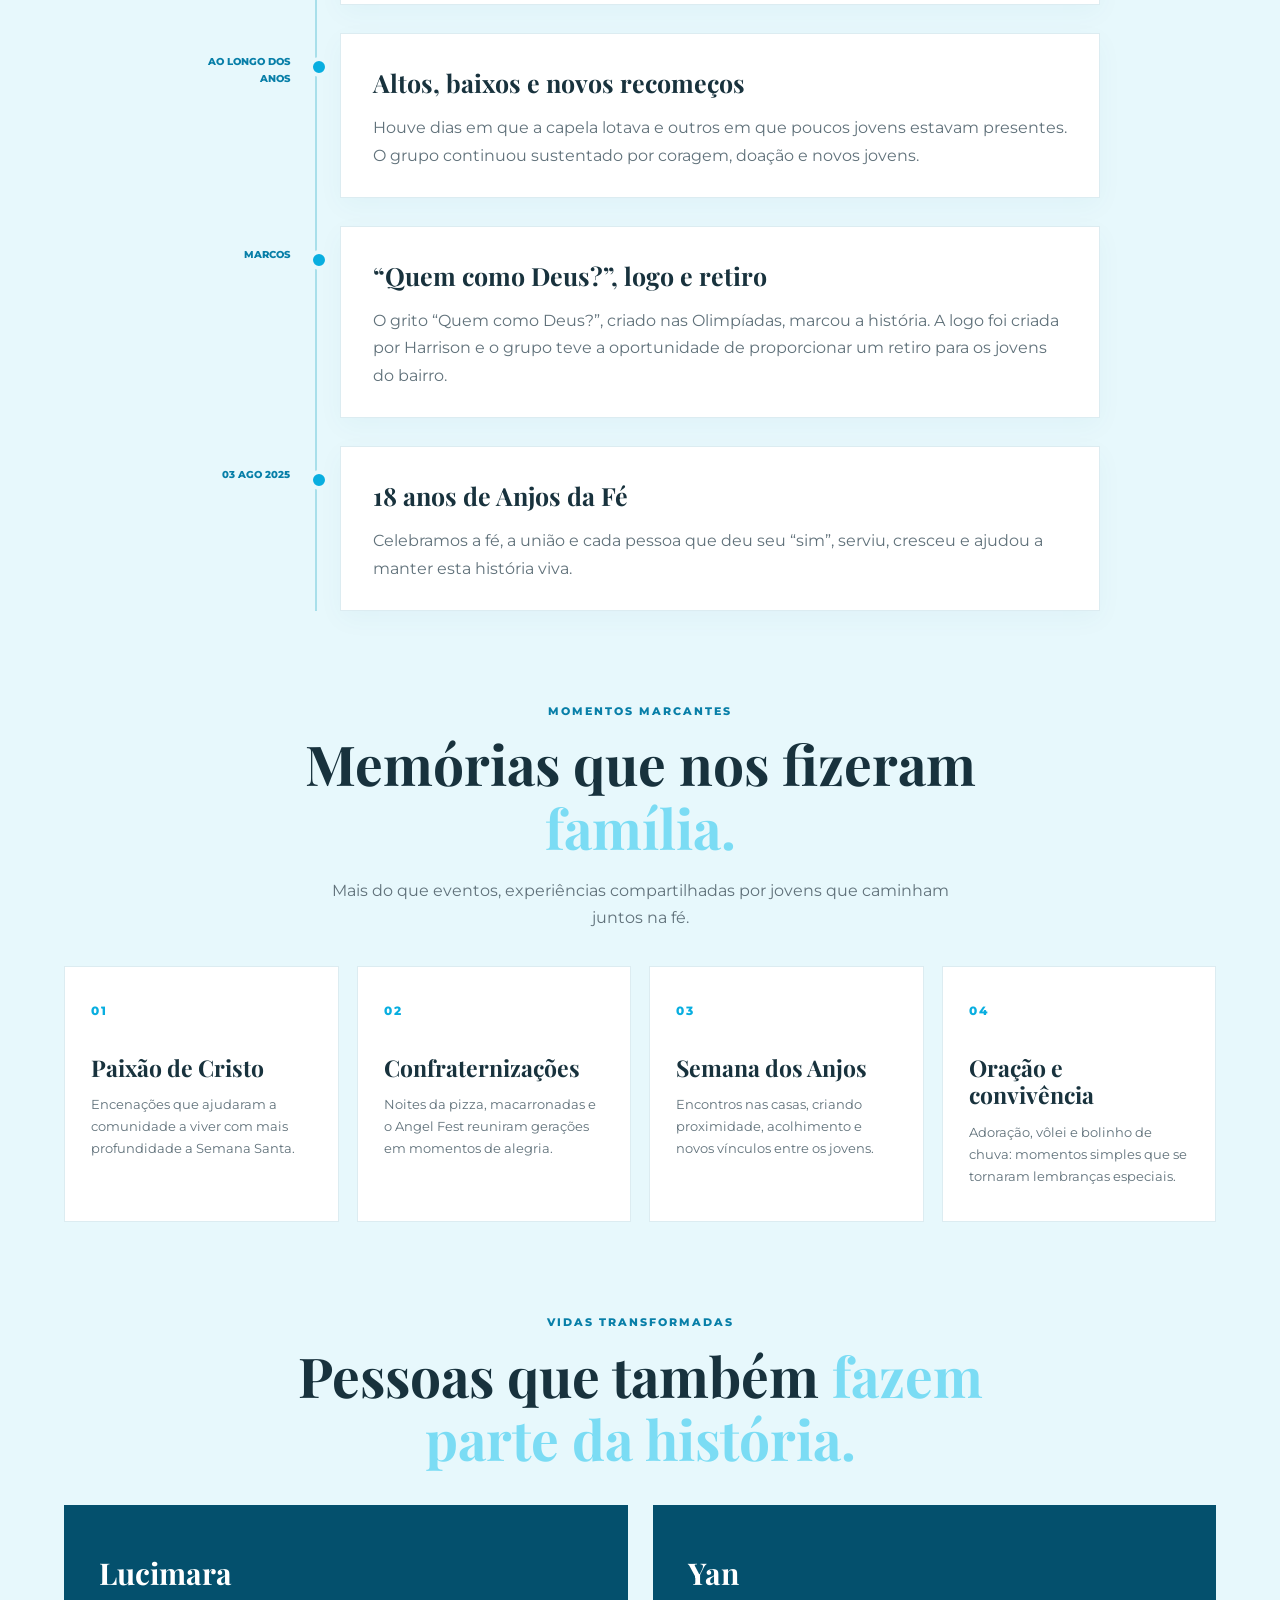
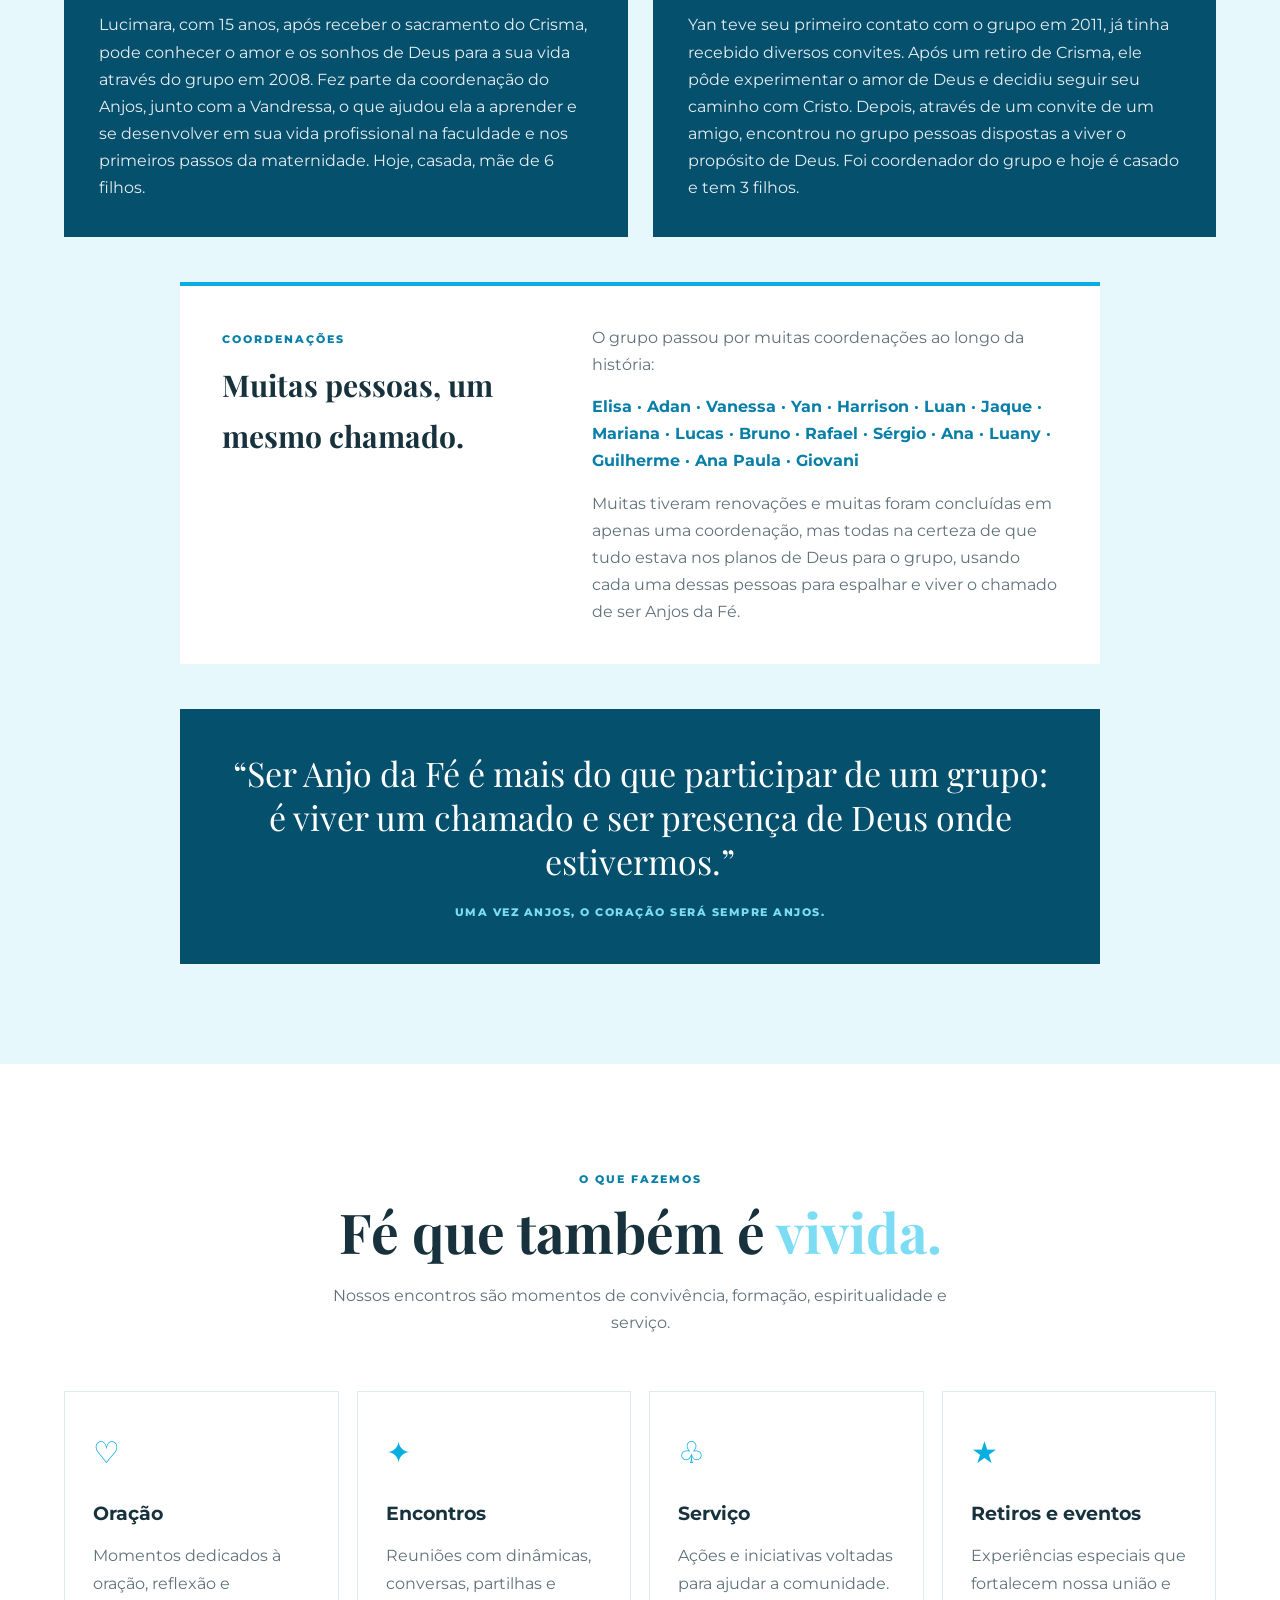
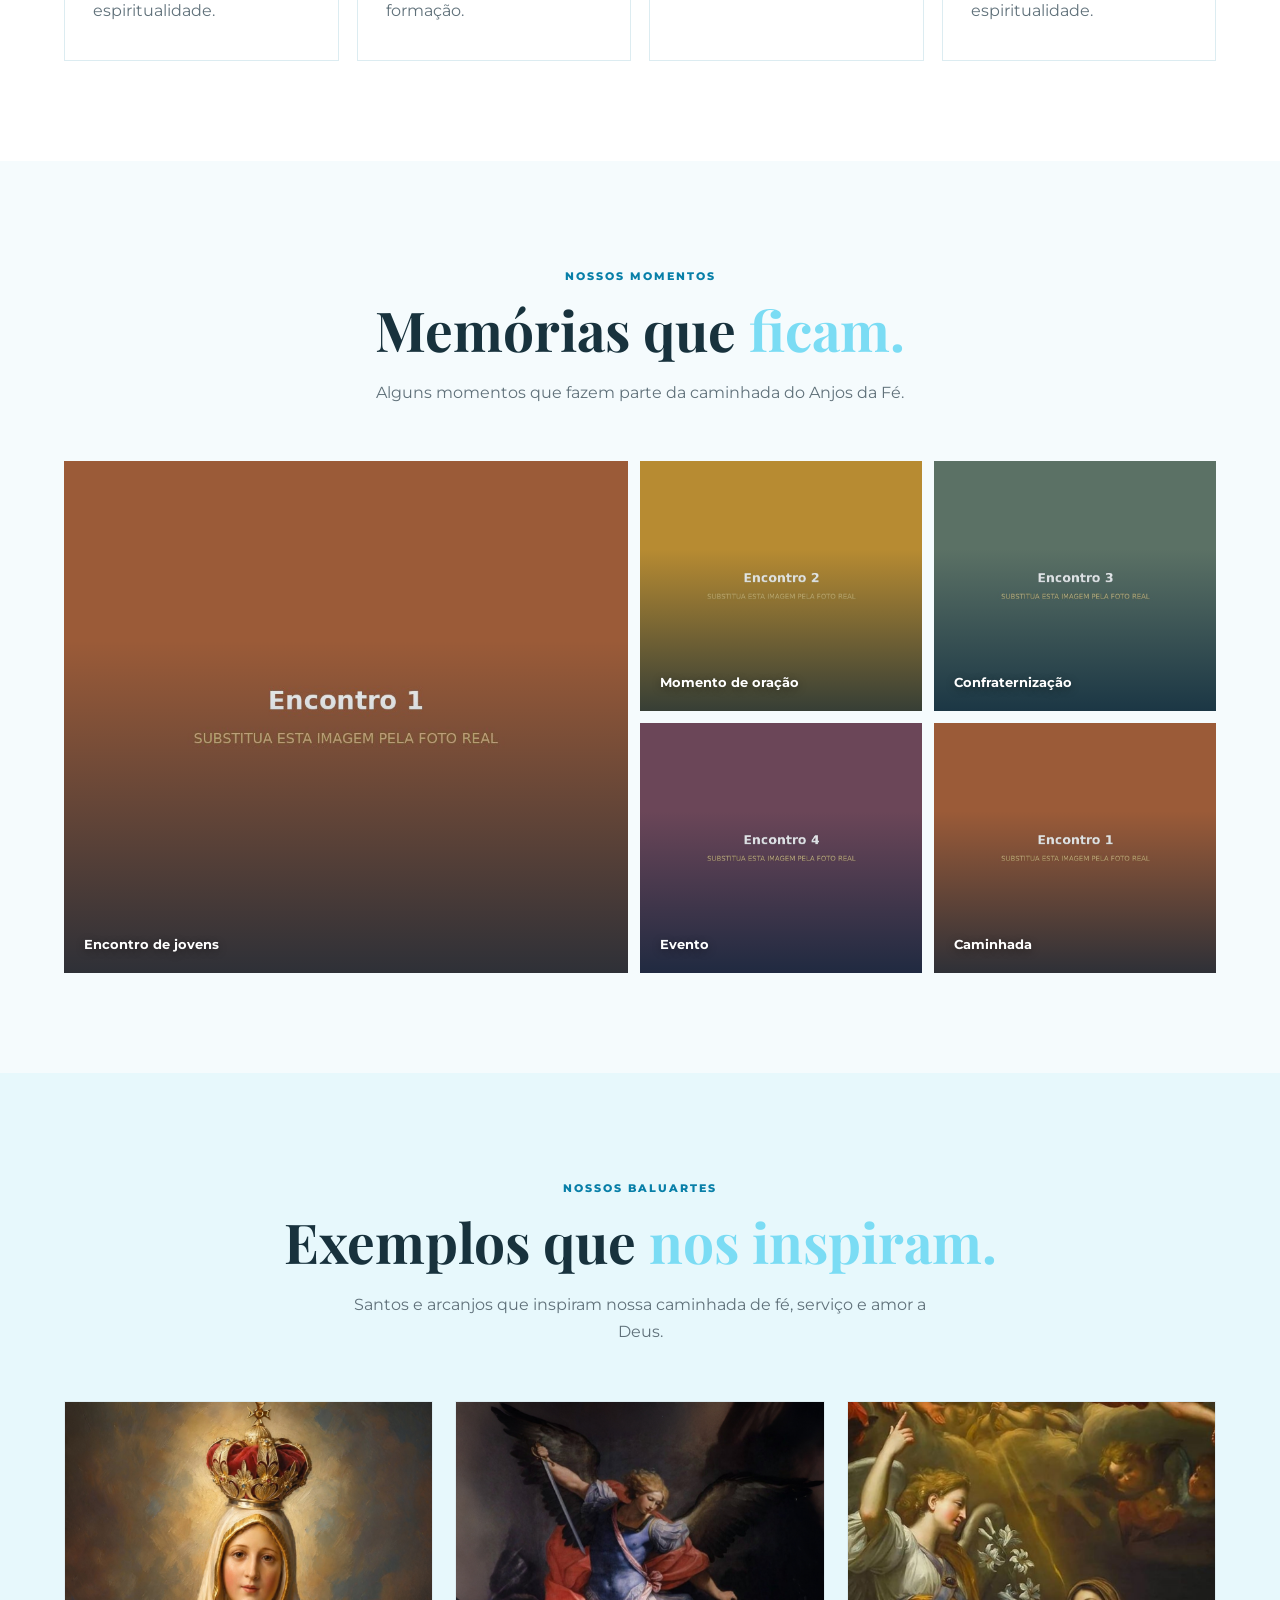
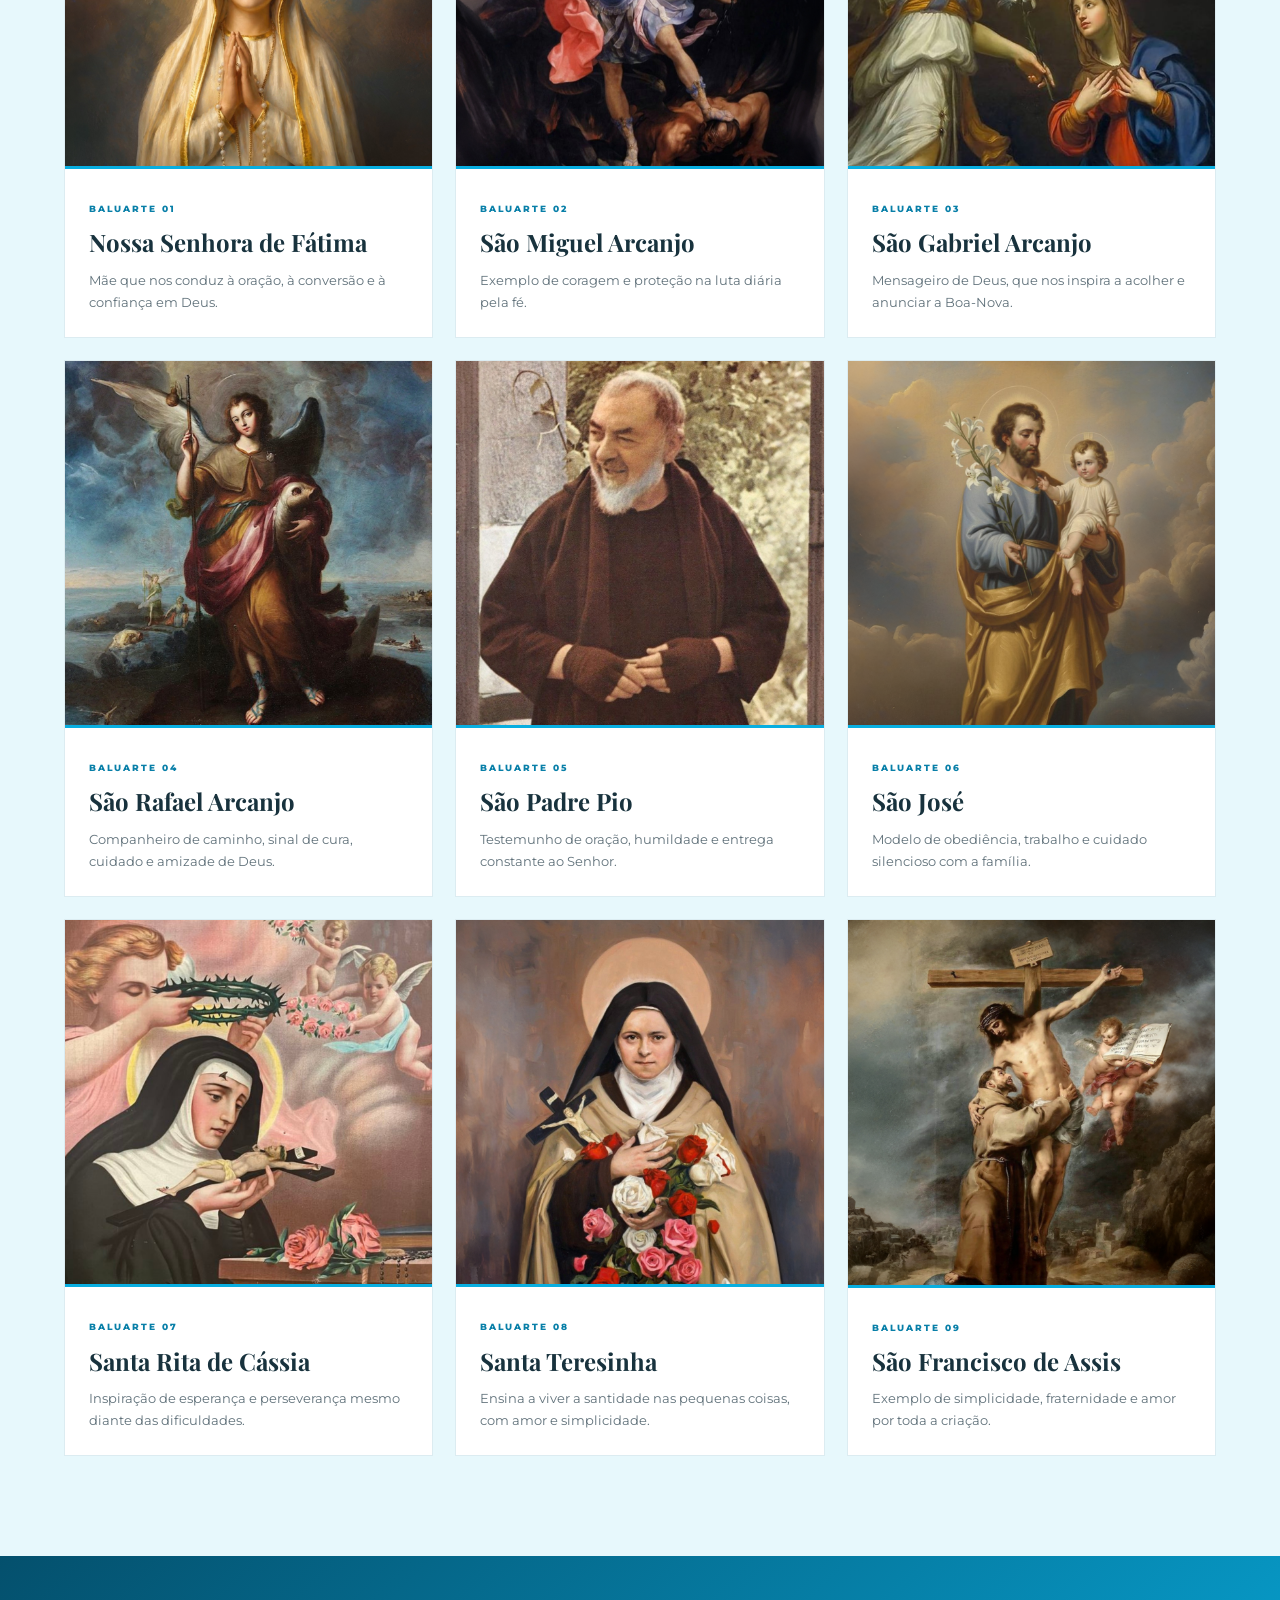
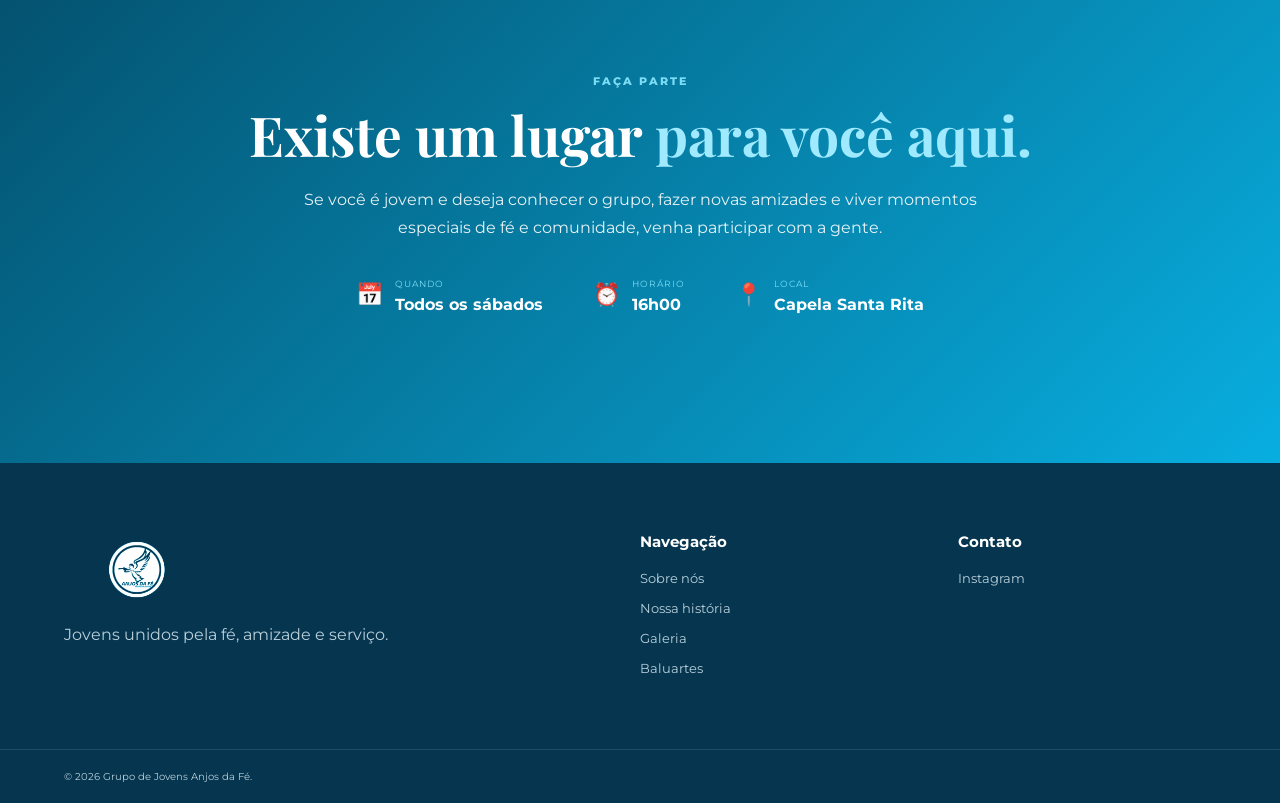
==== commit 2d2c7046: "add baluartes" ====
--- a/index.html
+++ b/index.html
@@ -38,12 +38,11 @@
     <!-- Início -->
     <section class="hero" id="inicio">
         <div class="container conteudo-hero">
-            <span class="etiqueta-hero">✦ Juventude • Fé • Comunidade</span>
-            <h1>Jovens que caminham <span>juntos na fé.</span></h1>
+            <span class="etiqueta-hero">Juventude • Fé • Comunidade</span>
+            <h1>Quem como Deus? <span>Ninguém como Deus!!</span></h1>
             <p>Uma história de amizade, oração, serviço e fé que começou em 2007 e continua sendo escrita por muitas vidas.</p>
             <div class="botoes-hero">
                 <a href="#historia" class="botao botao-principal">Conheça nossa história</a>
-                <a href="#participar" class="botao botao-contorno">Quero participar</a>
             </div>
         </div>
         <a href="#sobre" class="rolar" aria-label="Ir para a próxima seção">↓</a>
@@ -57,7 +56,7 @@
                 <h2>Um lugar para <span>pertencer.</span></h2>
             </div>
             <div>
-                <p class="texto-destaque">O Grupo de Jovens Anjos da Fé nasceu de um sonho colocado no coração de Deus e da necessidade de unir os jovens para fortalecer e espalhar a fé.</p>
+                <p class="texto-destaque">O Grupo nasceu de um sonho colocado no coração de Deus e da necessidade de unir os jovens para fortalecer e espalhar a fé.</p>
                 <p>Desde 03 de agosto de 2007, diferentes gerações ajudam a construir uma história marcada por fé, serviço, amizade, formação e novos recomeços.</p>
             </div>
         </div>
@@ -105,8 +104,12 @@
 
             <article class="historia-introducao">
                 <h3>Como tudo começou</h3>
-                <p>O grupo de Jovens foi um sonho colocado no coração de Deus muito antes de ser concretizado, o grupo nasceu a partir dos vicentinos, em um pedido do Sr Vicente, onde ele viu a necessidade a partir da união de cada jovem que estava ali para espalhar e fortalecer a fé, com isso surgiu o nome “Anjos da fé” no dia 03 de agosto de 2007 onde aconteceu a primeira reunião de formação, reunindo cinco jovens.</p>
-                <p>Foi assim que os vicentinos participaram na formação do grupo, no início os filhos dos fiéis começaram a participar também. Após a primeira reunião, logo em seguida fizeram a formação oficial, a primeira formação de coordenadores, na época foram a Elisa, Adan e Vanessa, os primeiros coordenadores do grupo, com isso, as coisas começaram a caminhar, onde eles começaram a se aproximar da pastoral da juventude da paróquia, atualmente a missão jovem na qual o grupo pertence até os dias de hoje.</p>
+                <p>O Grupo de Jovens nasceu de um sonho que já estava no coração de Deus muito antes de se tornar realidade. Sua história começou a partir dos vicentinos, por iniciativa do Sr. Vicente, que percebeu a importância de reunir os jovens para propagar e fortalecer a fé.
+
+                Assim, no dia 3 de agosto de 2007, surgiu o grupo Anjos da Fé, cuja primeira reunião de formação contou com a participação de cinco jovens.</p>
+                <p>Os vicentinos tiveram um papel fundamental na formação do grupo. No início, os filhos dos fiéis também começaram a participar e, pouco tempo depois da primeira reunião, foi realizada a formação oficial dos coordenadores. Elisa, Adan e Vanessa foram os primeiros a assumir essa missão.
+
+                A partir daquele momento, o grupo começou a crescer e a se aproximar da Pastoral da Juventude da paróquia, atualmente chamada de Missão Jovem, à qual o Anjos da Fé pertence até os dias de hoje.</p>
             </article>
 
             <div class="linha-do-tempo" aria-label="Linha do tempo da história do Anjos da Fé">
@@ -149,7 +152,30 @@
                         <p>O grito “Quem como Deus?”, criado nas Olimpíadas, marcou a história. A logo foi criada por Harrison e o grupo teve a oportunidade de proporcionar um retiro para os jovens do bairro.</p>
                     </div>
                 </article>
-            </div>
+
+                <article class="item-tempo">
+                    <time class="data-tempo" datetime="2025-08-03">03 AGO 2025</time>
+                    <div class="conteudo-tempo">
+                        <h3>18 anos de Anjos da Fé</h3>
+                        <p>Celebramos a fé, a união e cada pessoa que deu seu “sim”, serviu, cresceu e ajudou a manter esta história viva.</p>
+                    </div>
+                </article>
+            </div>
+
+            <section class="memorias-historia" aria-labelledby="titulo-memorias">
+                <header class="cabecalho-secao centralizado">
+                    <span class="rotulo-secao">Momentos marcantes</span>
+                    <h2 id="titulo-memorias">Memórias que nos fizeram <span>família.</span></h2>
+                    <p>Mais do que eventos, experiências compartilhadas por jovens que caminham juntos na fé.</p>
+                </header>
+
+                <div class="grade-memorias">
+                    <article class="cartao-memoria"><span>01</span><h3>Paixão de Cristo</h3><p>Encenações que ajudaram a comunidade a viver com mais profundidade a Semana Santa.</p></article>
+                    <article class="cartao-memoria"><span>02</span><h3>Confraternizações</h3><p>Noites da pizza, macarronadas e o Angel Fest reuniram gerações em momentos de alegria.</p></article>
+                    <article class="cartao-memoria"><span>03</span><h3>Semana dos Anjos</h3><p>Encontros nas casas, criando proximidade, acolhimento e novos vínculos entre os jovens.</p></article>
+                    <article class="cartao-memoria"><span>04</span><h3>Oração e convivência</h3><p>Adoração, vôlei e bolinho de chuva: momentos simples que se tornaram lembranças especiais.</p></article>
+                </div>
+            </section>
 
             <div class="historias-pessoas">
                 <header class="cabecalho-secao centralizado">
@@ -159,15 +185,13 @@
 
                 <div class="grade-relatos">
                     <article class="relato-historia">
-                        <span class="numero-relato">01</span>
-                        <span class="ano-relato">2008</span>
+                        <span class="numero-relato"></span>
                         <h3>Lucimara</h3>
                         <p>Lucimara, com 15 anos, após receber o sacramento do Crisma, pode conhecer o amor e os sonhos de Deus para a sua vida através do grupo em 2008. Fez parte da coordenação do Anjos, junto com a Vandressa, o que ajudou ela a aprender e se desenvolver em sua vida profissional na faculdade e nos primeiros passos da maternidade. Hoje, casada, mãe de 6 filhos.</p>
                     </article>
 
                     <article class="relato-historia">
-                        <span class="numero-relato">02</span>
-                        <span class="ano-relato">2011</span>
+                        <span class="numero-relato"></span>
                         <h3>Yan</h3>
                         <p>Yan teve seu primeiro contato com o grupo em 2011, já tinha recebido diversos convites. Após um retiro de Crisma, ele pôde experimentar o amor de Deus e decidiu seguir seu caminho com Cristo. Depois, através de um convite de um amigo, encontrou no grupo pessoas dispostas a viver o propósito de Deus. Foi coordenador do grupo e hoje é casado e tem 3 filhos.</p>
                     </article>
@@ -181,10 +205,15 @@
                 </div>
                 <div>
                     <p>O grupo passou por muitas coordenações ao longo da história:</p>
-                    <p class="nomes-coordenadores">Yan · Harrison · Luan · Jaque · Mariana · Lucas · Bruno · Rafael · Sérgio · Ana · Luany</p>
+                    <p class="nomes-coordenadores">Elisa · Adan · Vanessa · Yan · Harrison · Luan · Jaque · Mariana · Lucas · Bruno · Rafael · Sérgio · Ana · Luany · Guilherme · Ana Paula · Giovani</p>
                     <p>Muitas tiveram renovações e muitas foram concluídas em apenas uma coordenação, mas todas na certeza de que tudo estava nos planos de Deus para o grupo, usando cada uma dessas pessoas para espalhar e viver o chamado de ser Anjos da Fé.</p>
                 </div>
             </article>
+
+            <blockquote class="frase-historia">
+                <p>“Ser Anjo da Fé é mais do que participar de um grupo: é viver um chamado e ser presença de Deus onde estivermos.”</p>
+                <cite>Uma vez Anjos, o coração será sempre Anjos.</cite>
+            </blockquote>
         </div>
     </section>
 
@@ -198,10 +227,10 @@
             </header>
 
             <div class="grade-atividades">
-                <article class="cartao-atividade"><span>01</span><div class="icone" aria-hidden="true">♡</div><h3>Oração</h3><p>Momentos dedicados à oração, reflexão e espiritualidade.</p></article>
-                <article class="cartao-atividade"><span>02</span><div class="icone" aria-hidden="true">✦</div><h3>Encontros</h3><p>Reuniões com dinâmicas, conversas, partilhas e formação.</p></article>
-                <article class="cartao-atividade"><span>03</span><div class="icone" aria-hidden="true">♧</div><h3>Serviço</h3><p>Ações e iniciativas voltadas para ajudar a comunidade.</p></article>
-                <article class="cartao-atividade"><span>04</span><div class="icone" aria-hidden="true">★</div><h3>Retiros e eventos</h3><p>Experiências especiais que fortalecem nossa união e espiritualidade.</p></article>
+                <article class="cartao-atividade"><span></span><div class="icone" aria-hidden="true">♡</div><h3>Oração</h3><p>Momentos dedicados à oração, reflexão e espiritualidade.</p></article>
+                <article class="cartao-atividade"><span></span><div class="icone" aria-hidden="true">✦</div><h3>Encontros</h3><p>Reuniões com dinâmicas, conversas, partilhas e formação.</p></article>
+                <article class="cartao-atividade"><span></span><div class="icone" aria-hidden="true">♧</div><h3>Serviço</h3><p>Ações e iniciativas voltadas para ajudar a comunidade.</p></article>
+                <article class="cartao-atividade"><span></span><div class="icone" aria-hidden="true">★</div><h3>Retiros e eventos</h3><p>Experiências especiais que fortalecem nossa união e espiritualidade.</p></article>
             </div>
         </div>
     </section>
@@ -246,18 +275,72 @@
             <header class="cabecalho-secao centralizado">
                 <span class="rotulo-secao">Nossos baluartes</span>
                 <h2>Exemplos que <span>nos inspiram.</span></h2>
-                <p>Espaço preparado para apresentar os oito baluartes do Anjos da Fé.</p>
+                <p>Santos e arcanjos que inspiram nossa caminhada de fé, serviço e amor a Deus.</p>
             </header>
 
             <div class="grade-baluartes">
-                <article class="cartao-baluarte"><div class="imagem-baluarte"><img src="img/baluarte-1.jpg" alt="Imagem do Baluarte 1" loading="lazy"></div><div><span>Baluarte 01</span><h3>Nome do baluarte</h3><p>História e importância para o grupo.</p></div></article>
-                <article class="cartao-baluarte"><div class="imagem-baluarte"><img src="img/baluarte-2.jpg" alt="Imagem do Baluarte 2" loading="lazy"></div><div><span>Baluarte 02</span><h3>Nome do baluarte</h3><p>História e importância para o grupo.</p></div></article>
-                <article class="cartao-baluarte"><div class="imagem-baluarte"><img src="img/baluarte-1.jpg" alt="Imagem do Baluarte 3" loading="lazy"></div><div><span>Baluarte 03</span><h3>Nome do baluarte</h3><p>História e importância para o grupo.</p></div></article>
-                <article class="cartao-baluarte"><div class="imagem-baluarte"><img src="img/baluarte-2.jpg" alt="Imagem do Baluarte 4" loading="lazy"></div><div><span>Baluarte 04</span><h3>Nome do baluarte</h3><p>História e importância para o grupo.</p></div></article>
-                <article class="cartao-baluarte"><div class="imagem-baluarte"><img src="img/baluarte-1.jpg" alt="Imagem do Baluarte 5" loading="lazy"></div><div><span>Baluarte 05</span><h3>Nome do baluarte</h3><p>História e importância para o grupo.</p></div></article>
-                <article class="cartao-baluarte"><div class="imagem-baluarte"><img src="img/baluarte-2.jpg" alt="Imagem do Baluarte 6" loading="lazy"></div><div><span>Baluarte 06</span><h3>Nome do baluarte</h3><p>História e importância para o grupo.</p></div></article>
-                <article class="cartao-baluarte"><div class="imagem-baluarte"><img src="img/baluarte-1.jpg" alt="Imagem do Baluarte 7" loading="lazy"></div><div><span>Baluarte 07</span><h3>Nome do baluarte</h3><p>História e importância para o grupo.</p></div></article>
-                <article class="cartao-baluarte"><div class="imagem-baluarte"><img src="img/baluarte-2.jpg" alt="Imagem do Baluarte 8" loading="lazy"></div><div><span>Baluarte 08</span><h3>Nome do baluarte</h3><p>História e importância para o grupo.</p></div></article>
+                <article class="cartao-baluarte">
+                    <div class="imagem-baluarte">
+                        <img src="img/fatima.png" alt="Nossa Senhora de Fátima">
+                    </div>
+                    <div class="conteudo-baluarte"><span class="numero-baluarte">Baluarte 01</span><h3>Nossa Senhora de Fátima</h3><p>Mãe que nos conduz à oração, à conversão e à confiança em Deus.</p></div>
+                </article>
+
+                <article class="cartao-baluarte">
+                    <div class="imagem-baluarte">
+                        <img src="img/miguel.png" alt="São Miguel Arcanjo">
+                    </div>
+                    <div class="conteudo-baluarte"><span class="numero-baluarte">Baluarte 02</span><h3>São Miguel Arcanjo</h3><p>Exemplo de coragem e proteção na luta diária pela fé.</p></div>
+                </article>
+
+                <article class="cartao-baluarte">
+                    <div class="imagem-baluarte">
+                        <img src="img/gabriel.png" alt="São Gabriel Arcanjo">
+                    </div>
+                    <div class="conteudo-baluarte"><span class="numero-baluarte">Baluarte 03</span><h3>São Gabriel Arcanjo</h3><p>Mensageiro de Deus, que nos inspira a acolher e anunciar a Boa-Nova.</p></div>
+                </article>
+
+                <article class="cartao-baluarte">
+                    <div class="imagem-baluarte">
+                        <img src="img/rafael.png" alt="São Rafael Arcanjo">
+                    </div>
+                    <div class="conteudo-baluarte"><span class="numero-baluarte">Baluarte 04</span><h3>São Rafael Arcanjo</h3><p>Companheiro de caminho, sinal de cura, cuidado e amizade de Deus.</p></div>
+                </article>
+
+                <article class="cartao-baluarte">
+                    <div class="imagem-baluarte">
+                        <img src="img/pio.png" alt="São Padre Pio">
+                    </div>
+                    <div class="conteudo-baluarte"><span class="numero-baluarte">Baluarte 05</span><h3>São Padre Pio</h3><p>Testemunho de oração, humildade e entrega constante ao Senhor.</p></div>
+                </article>
+
+                <article class="cartao-baluarte">
+                    <div class="imagem-baluarte">
+                        <img src="img/jose.png" alt="São José">
+                    </div>
+                    <div class="conteudo-baluarte"><span class="numero-baluarte">Baluarte 06</span><h3>São José</h3><p>Modelo de obediência, trabalho e cuidado silencioso com a família.</p></div>
+                </article>
+
+                <article class="cartao-baluarte">
+                    <div class="imagem-baluarte">
+                        <img src="img/santa_rita.png" alt="Santa Rita de Cássia">
+                    </div>
+                    <div class="conteudo-baluarte"><span class="numero-baluarte">Baluarte 07</span><h3>Santa Rita de Cássia</h3><p>Inspiração de esperança e perseverança mesmo diante das dificuldades.</p></div>
+                </article>
+
+                <article class="cartao-baluarte">
+                    <div class="imagem-baluarte">
+                        <img src="img/tereza.png" alt="Santa Teresinha">
+                    </div>
+                    <div class="conteudo-baluarte"><span class="numero-baluarte">Baluarte 08</span><h3>Santa Teresinha</h3><p>Ensina a viver a santidade nas pequenas coisas, com amor e simplicidade.</p></div>
+                </article>
+
+                <article class="cartao-baluarte">
+                    <div class="imagem-baluarte">
+                        <img src="img/francisco.png" alt="São Francisco de Assis">
+                    </div>
+                    <div class="conteudo-baluarte"><span class="numero-baluarte">Baluarte 09</span><h3>São Francisco de Assis</h3><p>Exemplo de simplicidade, fraternidade e amor por toda a criação.</p></div>
+                </article>
             </div>
         </div>
     </section>
@@ -271,11 +354,9 @@
 
             <div class="informacoes-encontro">
                 <div><span aria-hidden="true">📅</span><div><small>Quando</small><strong>Todos os sábados</strong></div></div>
-                <div><span aria-hidden="true">⏰</span><div><small>Horário</small><strong>19h30</strong></div></div>
-                <div><span aria-hidden="true">📍</span><div><small>Local</small><strong>Salão da comunidade</strong></div></div>
-            </div>
-
-            <a href="#" class="botao botao-claro">Quero conhecer o grupo</a>
+                <div><span aria-hidden="true">⏰</span><div><small>Horário</small><strong>16h00</strong></div></div>
+                <div><span aria-hidden="true">📍</span><div><small>Local</small><strong>Capela Santa Rita</strong></div></div>
+            </div>
         </div>
     </section>
 </main>
@@ -298,8 +379,6 @@
         <div class="links-rodape">
             <h2>Contato</h2>
             <a href="#">Instagram</a>
-            <a href="#">WhatsApp</a>
-            <a href="#">Facebook</a>
         </div>
     </div>
 
@@ -318,7 +397,6 @@
     </figure>
     <button class="proxima-modal" id="proxima-modal" type="button" aria-label="Próxima imagem">›</button>
 </div>
-
 <script src="script.js"></script>
 </body>
 </html>
--- a/style.css
+++ b/style.css
@@ -100,6 +100,17 @@
 .coordenacoes-historia { display: grid; grid-template-columns: .8fr 1.2fr; gap: 60px; margin: 45px auto 0; max-width: 920px; padding: 38px 42px; background: var(--branco); border-top: 4px solid var(--azul); }
 .coordenacoes-historia h3 { font-family: "Playfair Display", serif; font-size: 30px; }
 .nomes-coordenadores { margin: 15px 0; color: var(--azul-escuro); font-weight: 700; }
+.memorias-historia { margin-top: 85px; }
+.memorias-historia .cabecalho-secao { margin-bottom: 35px; }
+.grade-memorias { display: grid; grid-template-columns: repeat(4,1fr); gap: 18px; }
+.cartao-memoria { min-height: 235px; padding: 34px 26px; background: var(--branco); border: 1px solid var(--borda); transition: .3s; }
+.cartao-memoria:hover { transform: translateY(-6px); box-shadow: 0 20px 40px rgba(0,120,170,.08); }
+.cartao-memoria > span { display: block; margin-bottom: 32px; color: var(--azul); font-size: 12px; font-weight: 800; letter-spacing: 2px; }
+.cartao-memoria h3 { margin-bottom: 12px; color: var(--escuro); font-family: "Playfair Display", serif; font-size: 23px; line-height: 1.2; }
+.cartao-memoria p { font-size: 13px; }
+.frase-historia { max-width: 920px; margin: 45px auto 0; padding: 42px; background: var(--azul-profundo); color: var(--branco); text-align: center; }
+.frase-historia p { font-family: "Playfair Display", serif; font-size: clamp(24px,3vw,34px); line-height: 1.3; }
+.frase-historia cite { display: block; margin-top: 20px; color: var(--azul-claro); font-size: 11px; font-style: normal; font-weight: 800; letter-spacing: 1.5px; text-transform: uppercase; }
 
 /* Atividades */
 .grade-atividades { display: grid; grid-template-columns: repeat(4,1fr); gap: 18px; }
@@ -118,13 +129,15 @@
 
 /* Baluartes */
 .baluartes { background: #e7f8fc; }
-.grade-baluartes { display: grid; grid-template-columns: repeat(4,1fr); gap: 22px; }
-.cartao-baluarte { overflow: hidden; background: var(--branco); border: 1px solid var(--borda); }
-.imagem-baluarte { height: 260px; overflow: hidden; background: #d8eef5; }
-.imagem-baluarte img { height: 100%; object-fit: cover; }
-.cartao-baluarte > div:last-child { padding: 23px; }
-.cartao-baluarte > div:last-child > span { color: var(--azul-escuro); font-size: 9px; font-weight: 800; letter-spacing: 2px; text-transform: uppercase; }
-.cartao-baluarte h3 { margin-top: 7px; font-family: "Playfair Display", serif; }
+.grade-baluartes { display: grid; grid-template-columns: repeat(3,1fr); gap: 22px; }
+.cartao-baluarte { overflow: hidden; background: var(--branco); border: 1px solid var(--borda); transition: .3s; }
+.cartao-baluarte:hover { transform: translateY(-6px); box-shadow: 0 20px 40px rgba(0,120,170,.08); }
+.imagem-baluarte { aspect-ratio: 1 / 1; display: grid; place-items: center; overflow: hidden; background: linear-gradient(135deg, #d8eef5, #edf9fc); border-bottom: 3px solid var(--azul); }
+.imagem-baluarte img { width: 100%; height: 100%; object-fit: cover; }
+.placeholder-imagem { color: var(--azul-escuro); font-size: 11px; font-weight: 800; letter-spacing: 1.5px; text-transform: uppercase; }
+.conteudo-baluarte { padding: 24px; }
+.numero-baluarte { color: var(--azul-escuro); font-size: 9px; font-weight: 800; letter-spacing: 2px; text-transform: uppercase; }
+.cartao-baluarte h3 { margin: 9px 0 12px; font-family: "Playfair Display", serif; font-size: 24px; line-height: 1.15; }
 .cartao-baluarte p { font-size: 13px; }
 
 /* Participação */
@@ -171,7 +184,7 @@
     .botao-menu { text-align: center; }
     .botao-mobile { display: block; }
     .grade-introducao, .cabecalho-secao, .coordenacoes-historia { grid-template-columns: 1fr; gap: 35px; }
-    .grade-sobre, .grade-atividades { grid-template-columns: 1fr 1fr; }
+    .grade-sobre, .grade-atividades, .grade-memorias { grid-template-columns: 1fr 1fr; }
     .grade-baluartes { grid-template-columns: repeat(2,1fr); }
 }
 
@@ -181,12 +194,12 @@
     .conteudo-hero h1 { font-size: 48px; }
     .botoes-hero { flex-direction: column; }
     .botao { width: 100%; }
-    .historia-introducao, .coordenacoes-historia { padding: 28px 22px; }
+    .historia-introducao, .coordenacoes-historia, .frase-historia { padding: 28px 22px; }
     .linha-do-tempo::before { left: 7px; }
     .item-tempo { display: block; padding-left: 28px; }
     .item-tempo::after { left: 0; top: 7px; }
     .data-tempo { display: block; padding: 0 0 8px; text-align: left; }
-    .grade-sobre, .grade-atividades, .grade-baluartes, .grade-relatos { grid-template-columns: 1fr; }
+    .grade-sobre, .grade-atividades, .grade-baluartes, .grade-relatos, .grade-memorias { grid-template-columns: 1fr; }
     .galeria { grid-template-columns: 1fr; grid-template-rows: repeat(5,230px); }
     .item-galeria.grande { grid-row: auto; }
     .informacoes-encontro { flex-direction: column; align-items: flex-start; width: max-content; margin: 0 auto 35px; gap: 20px; }
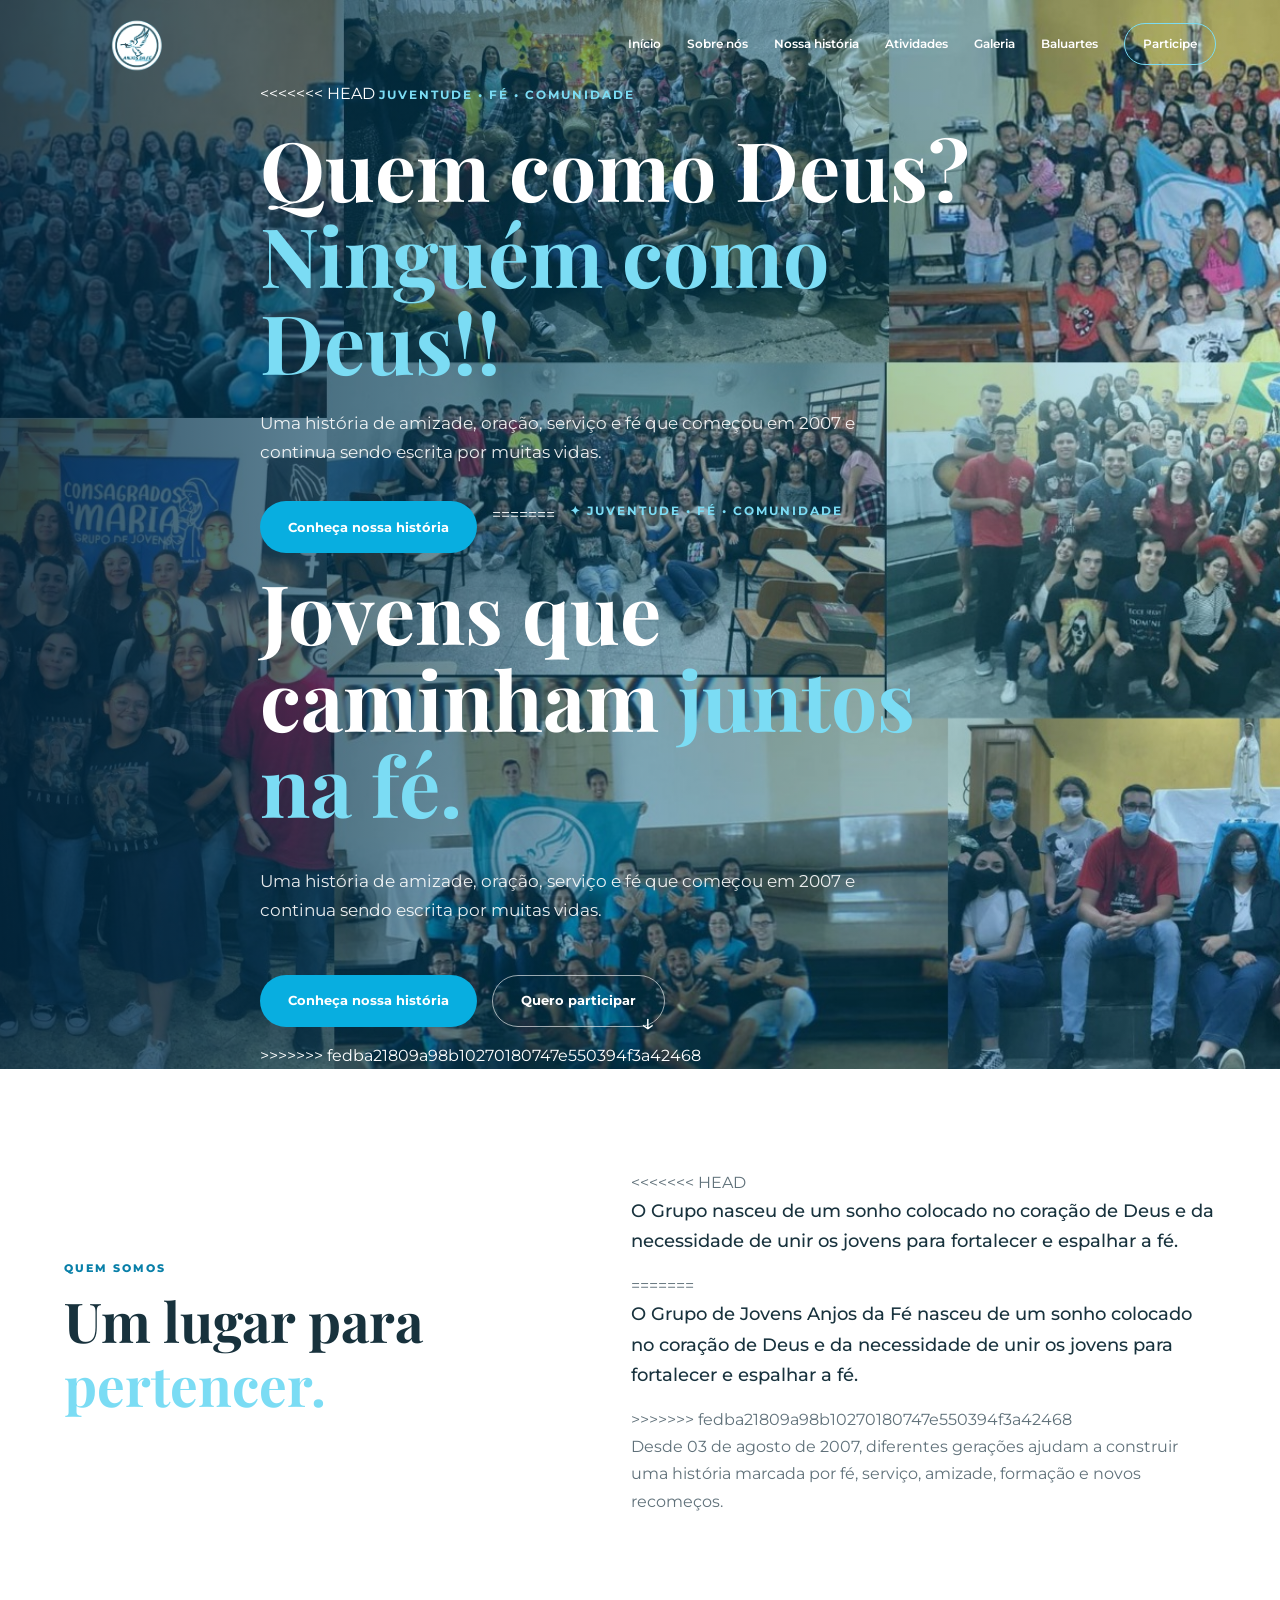
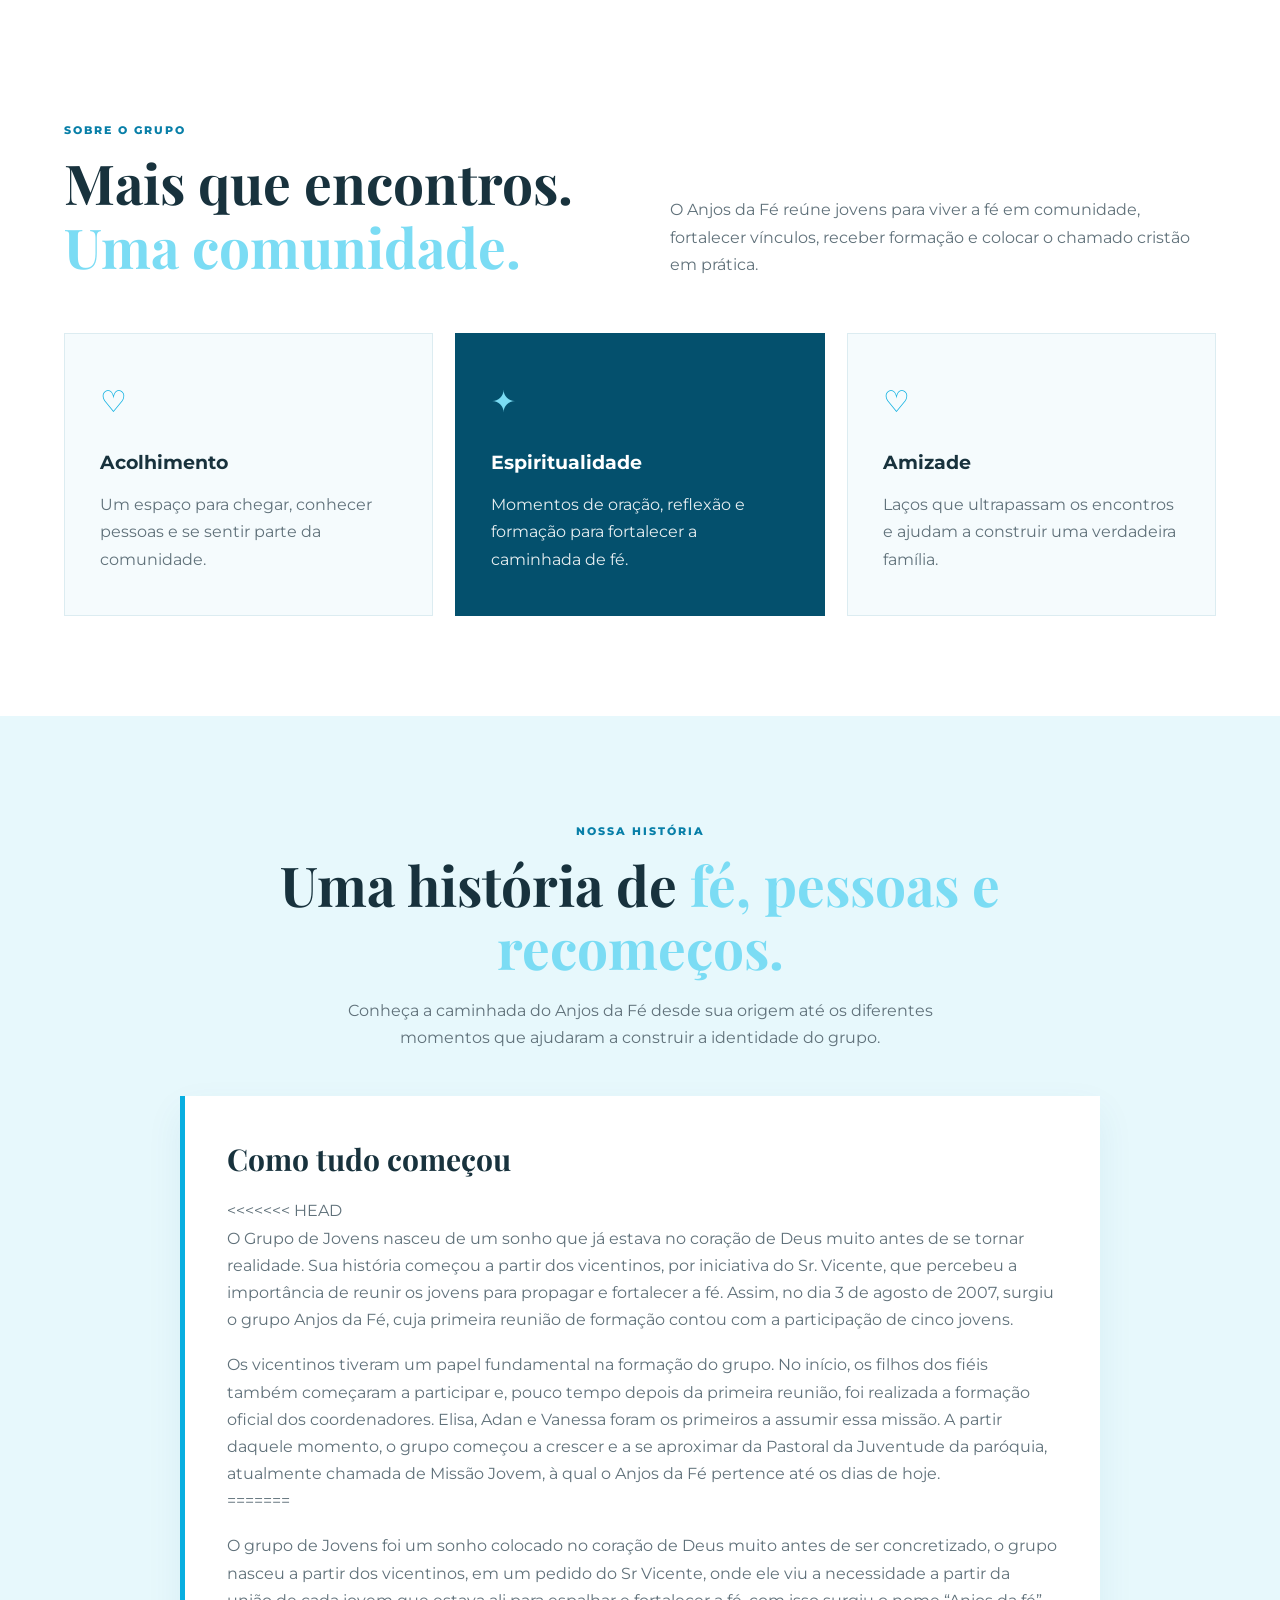
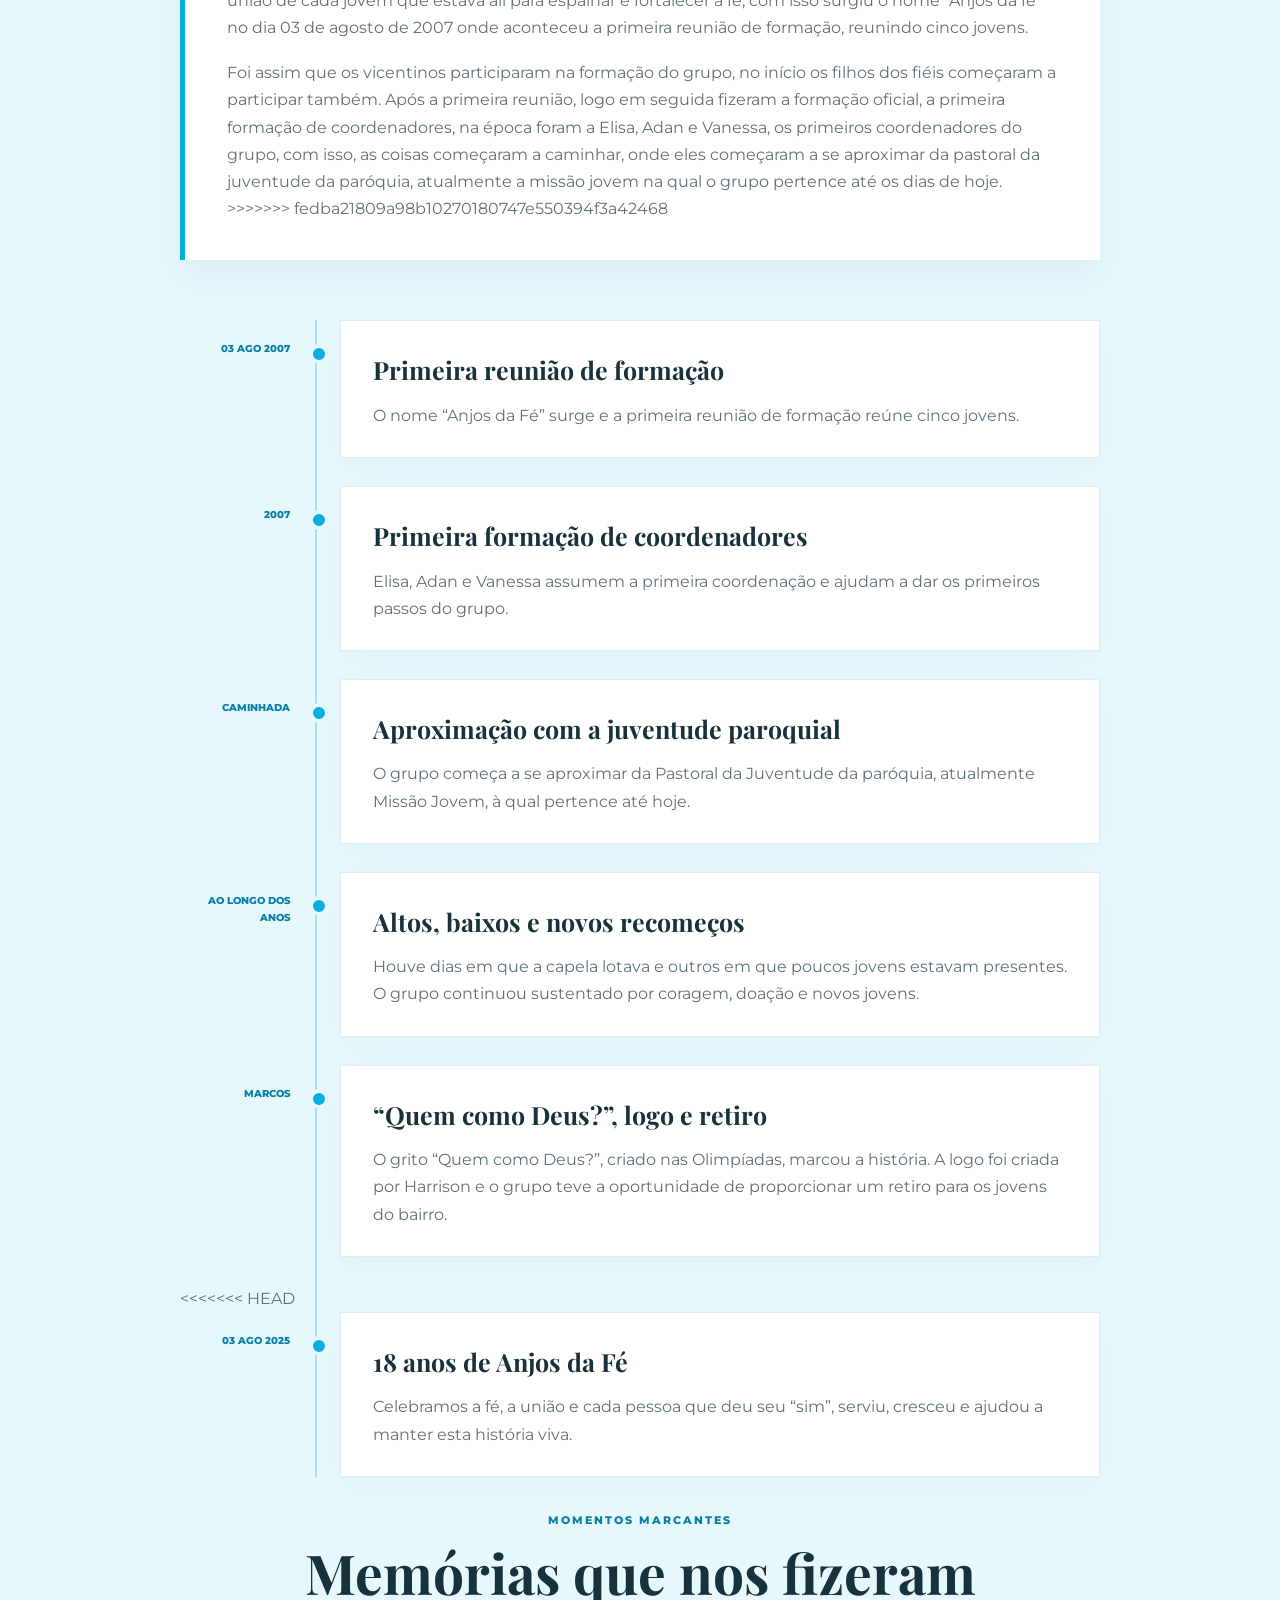
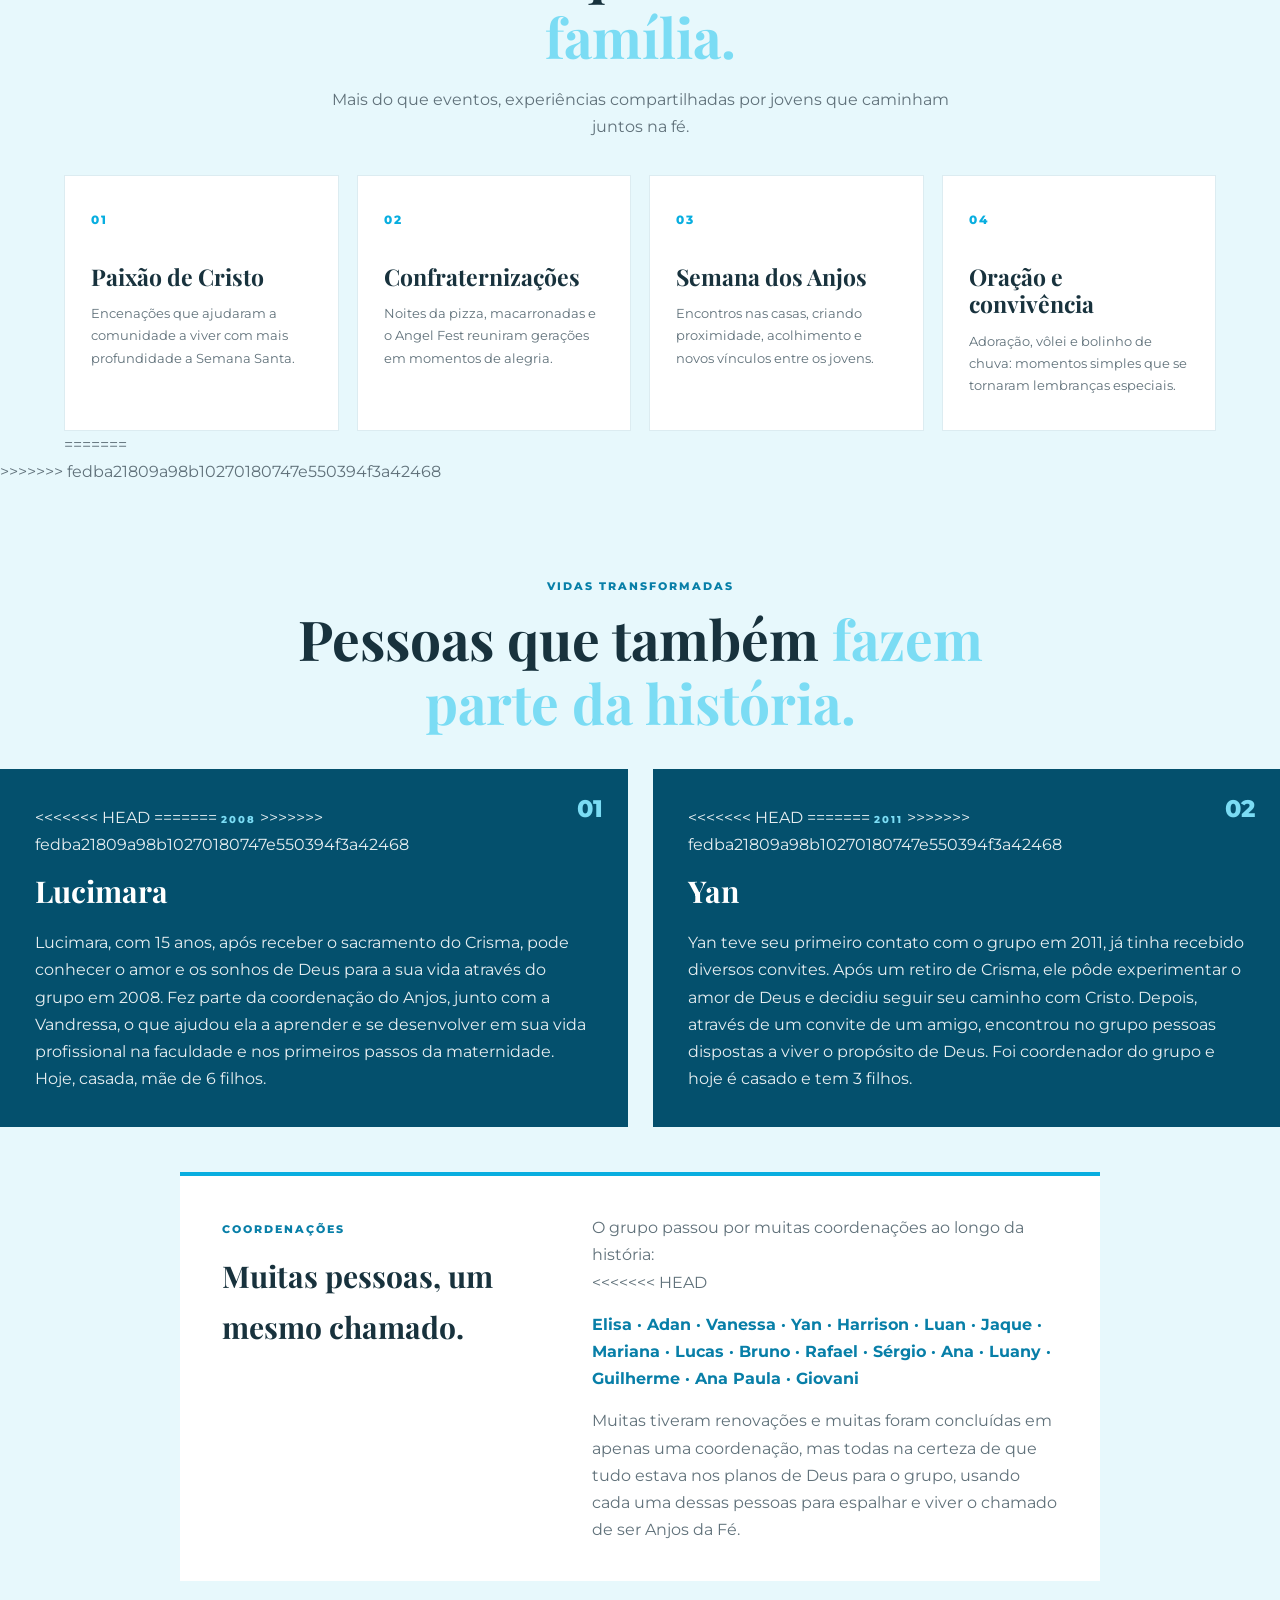
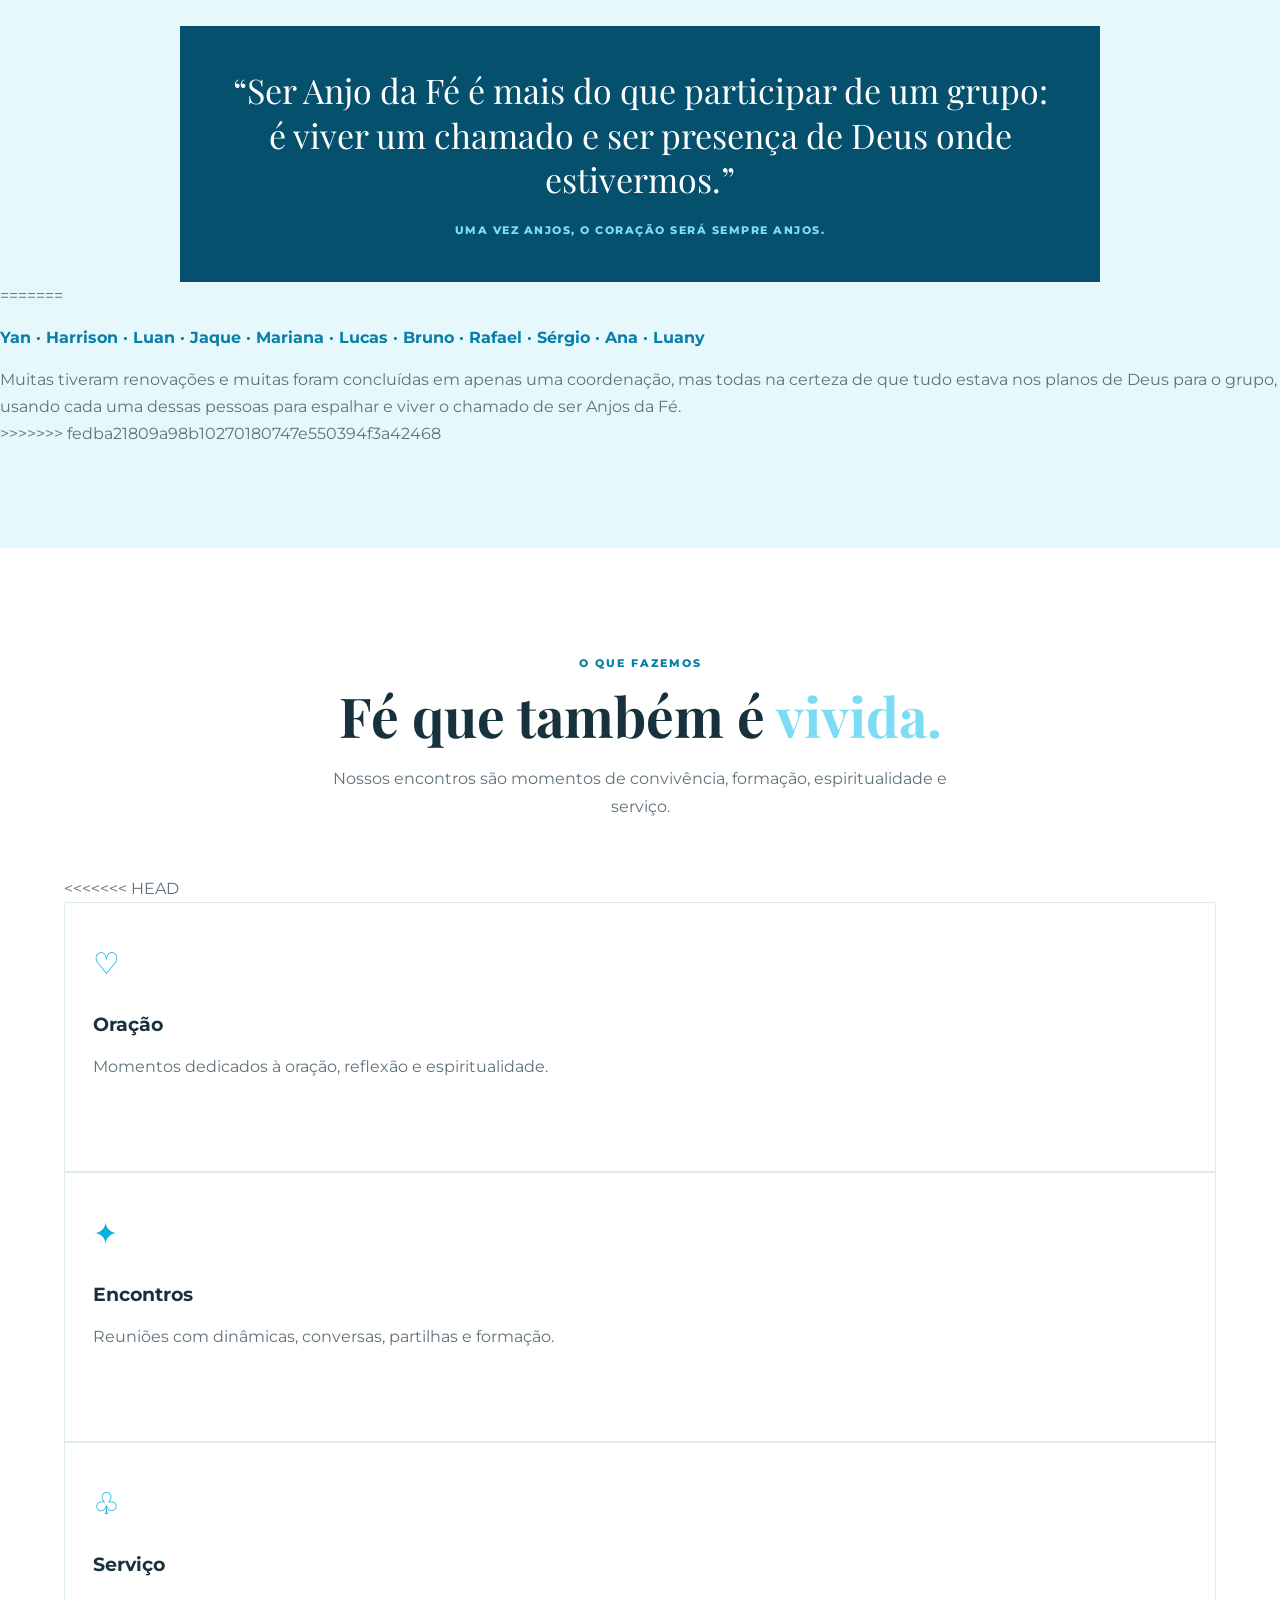
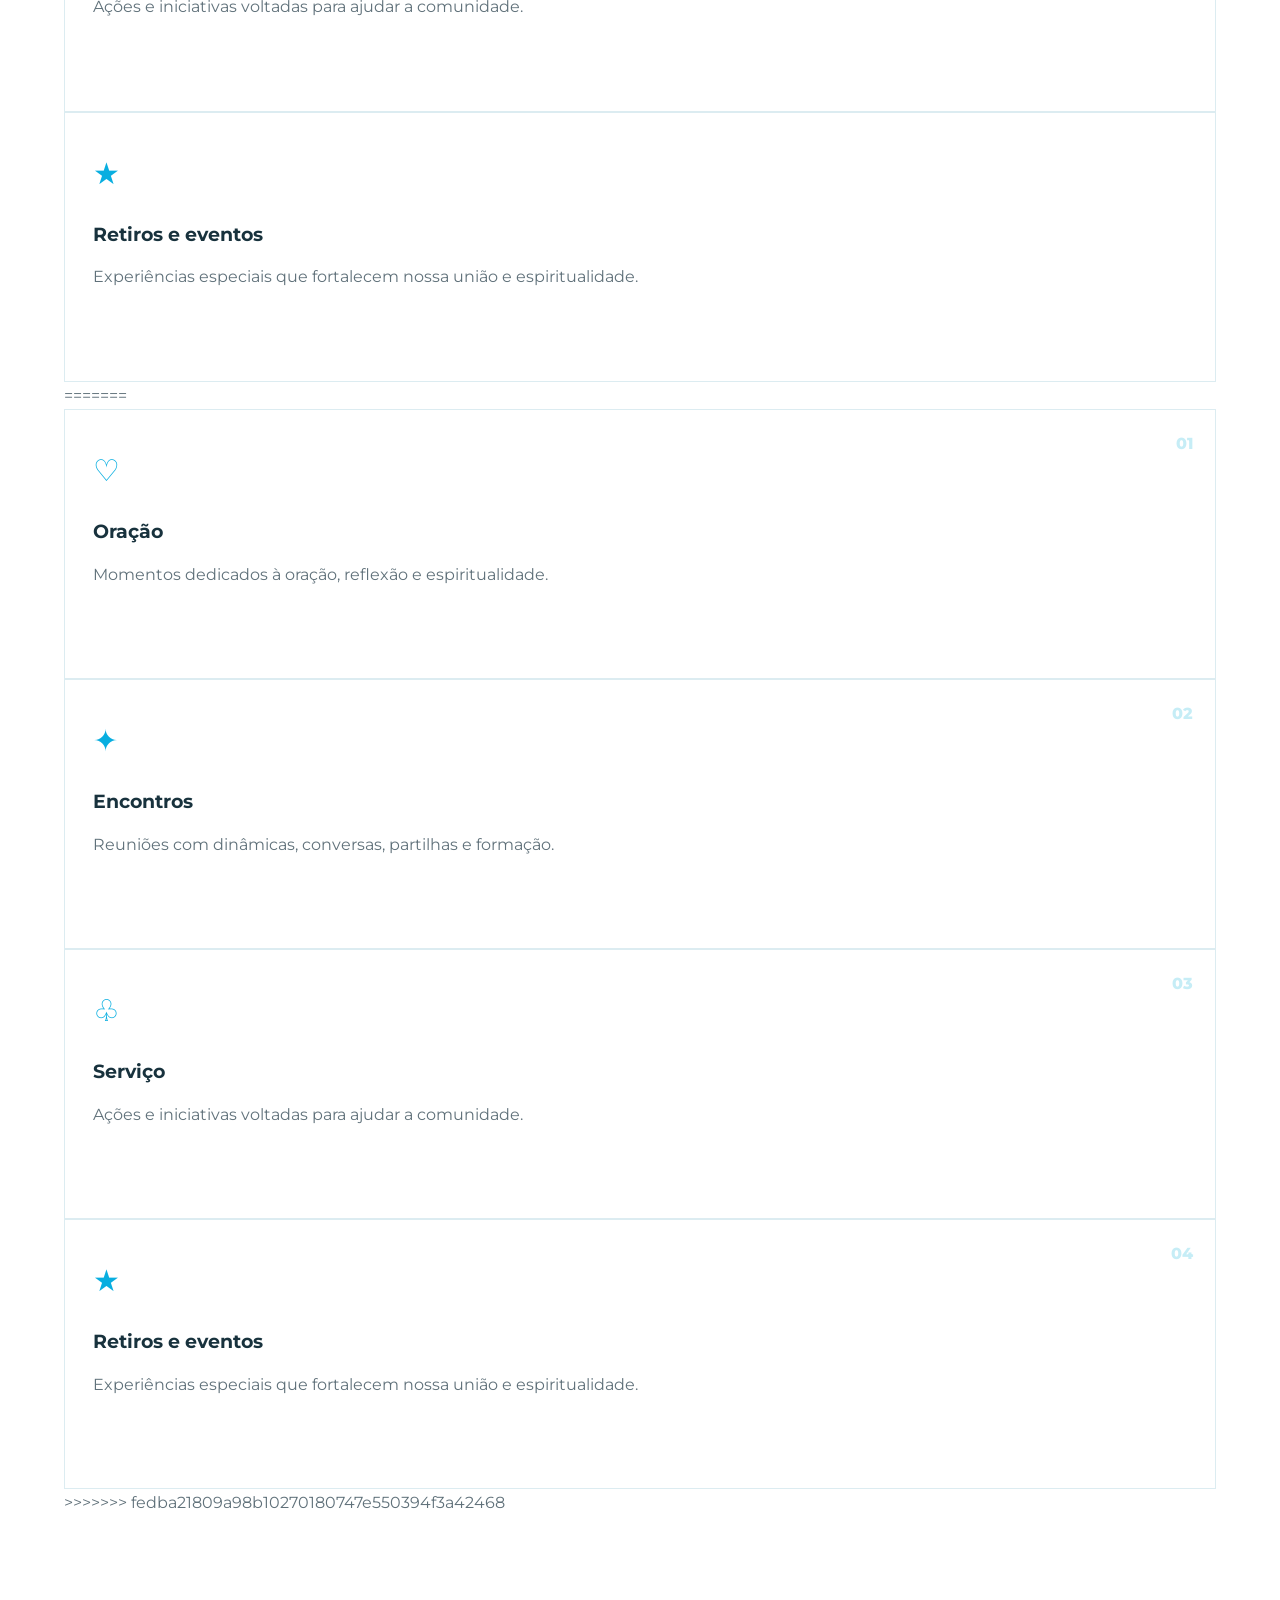
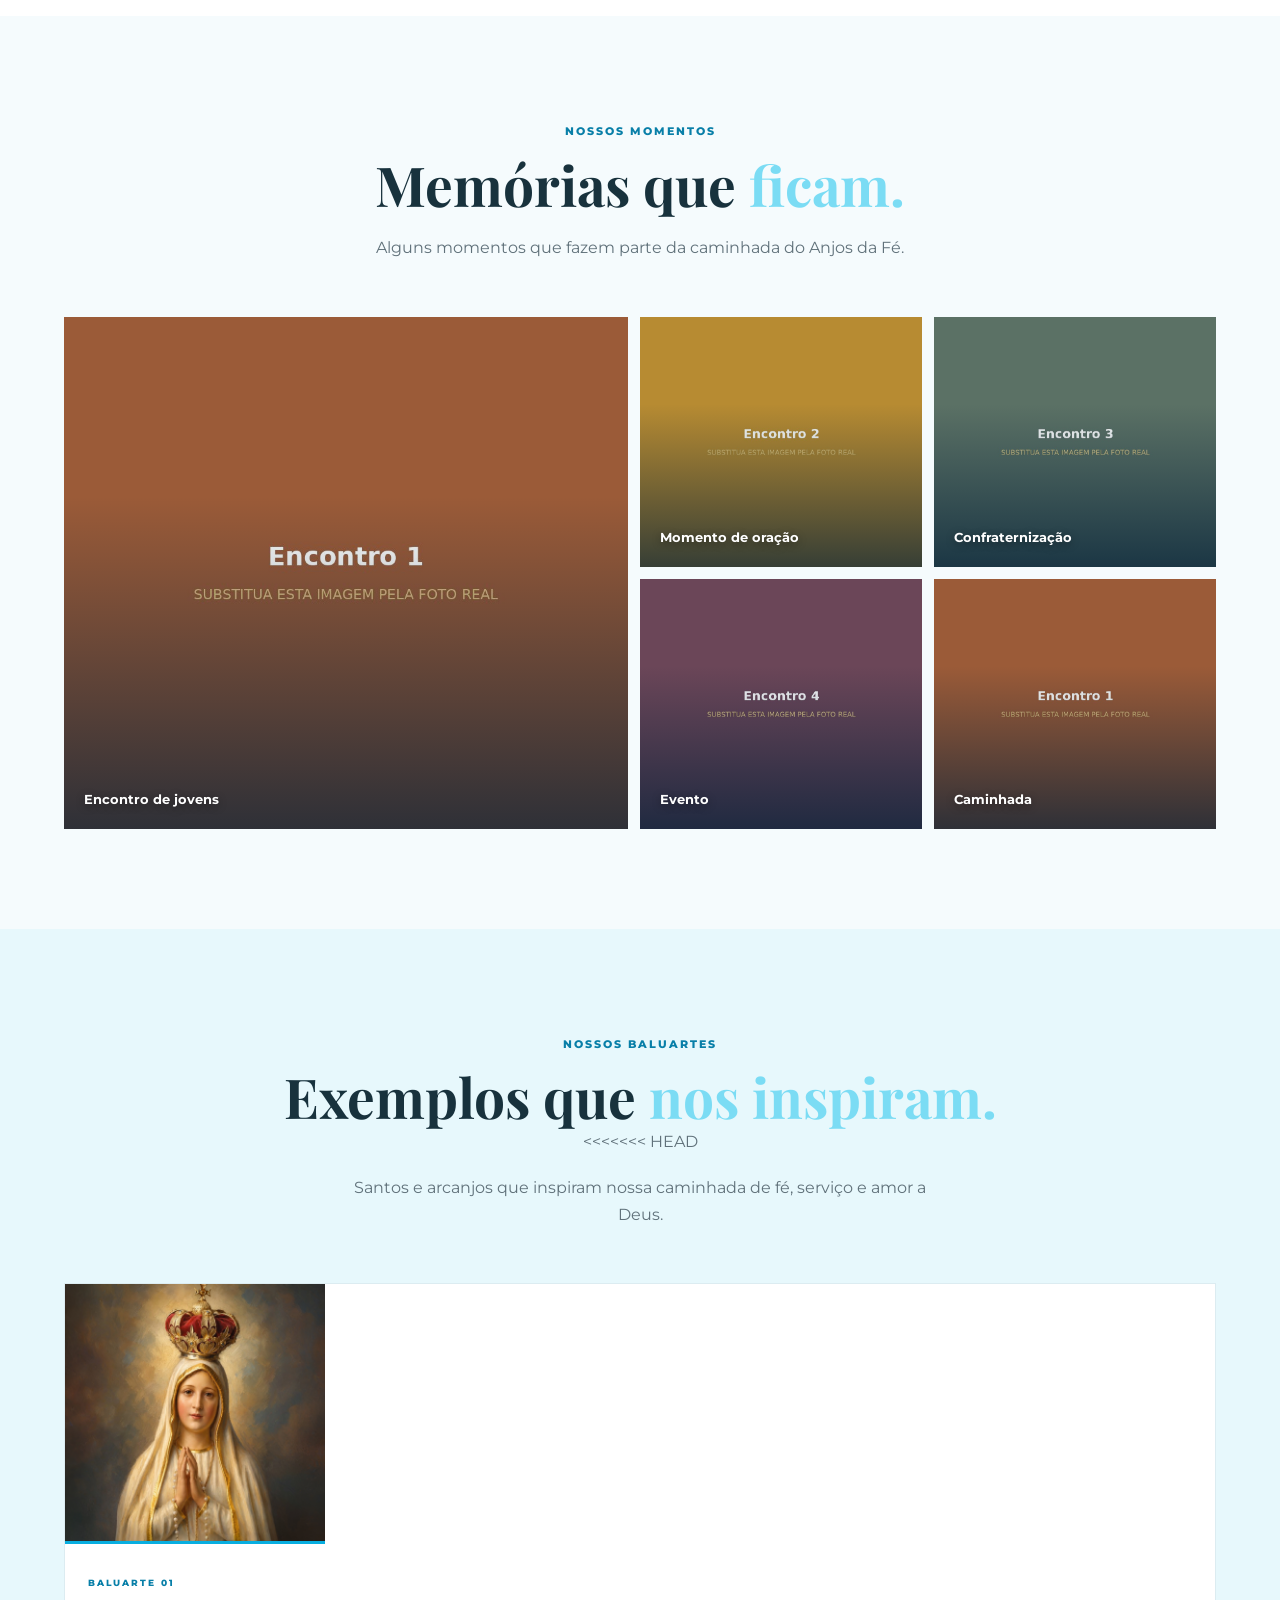
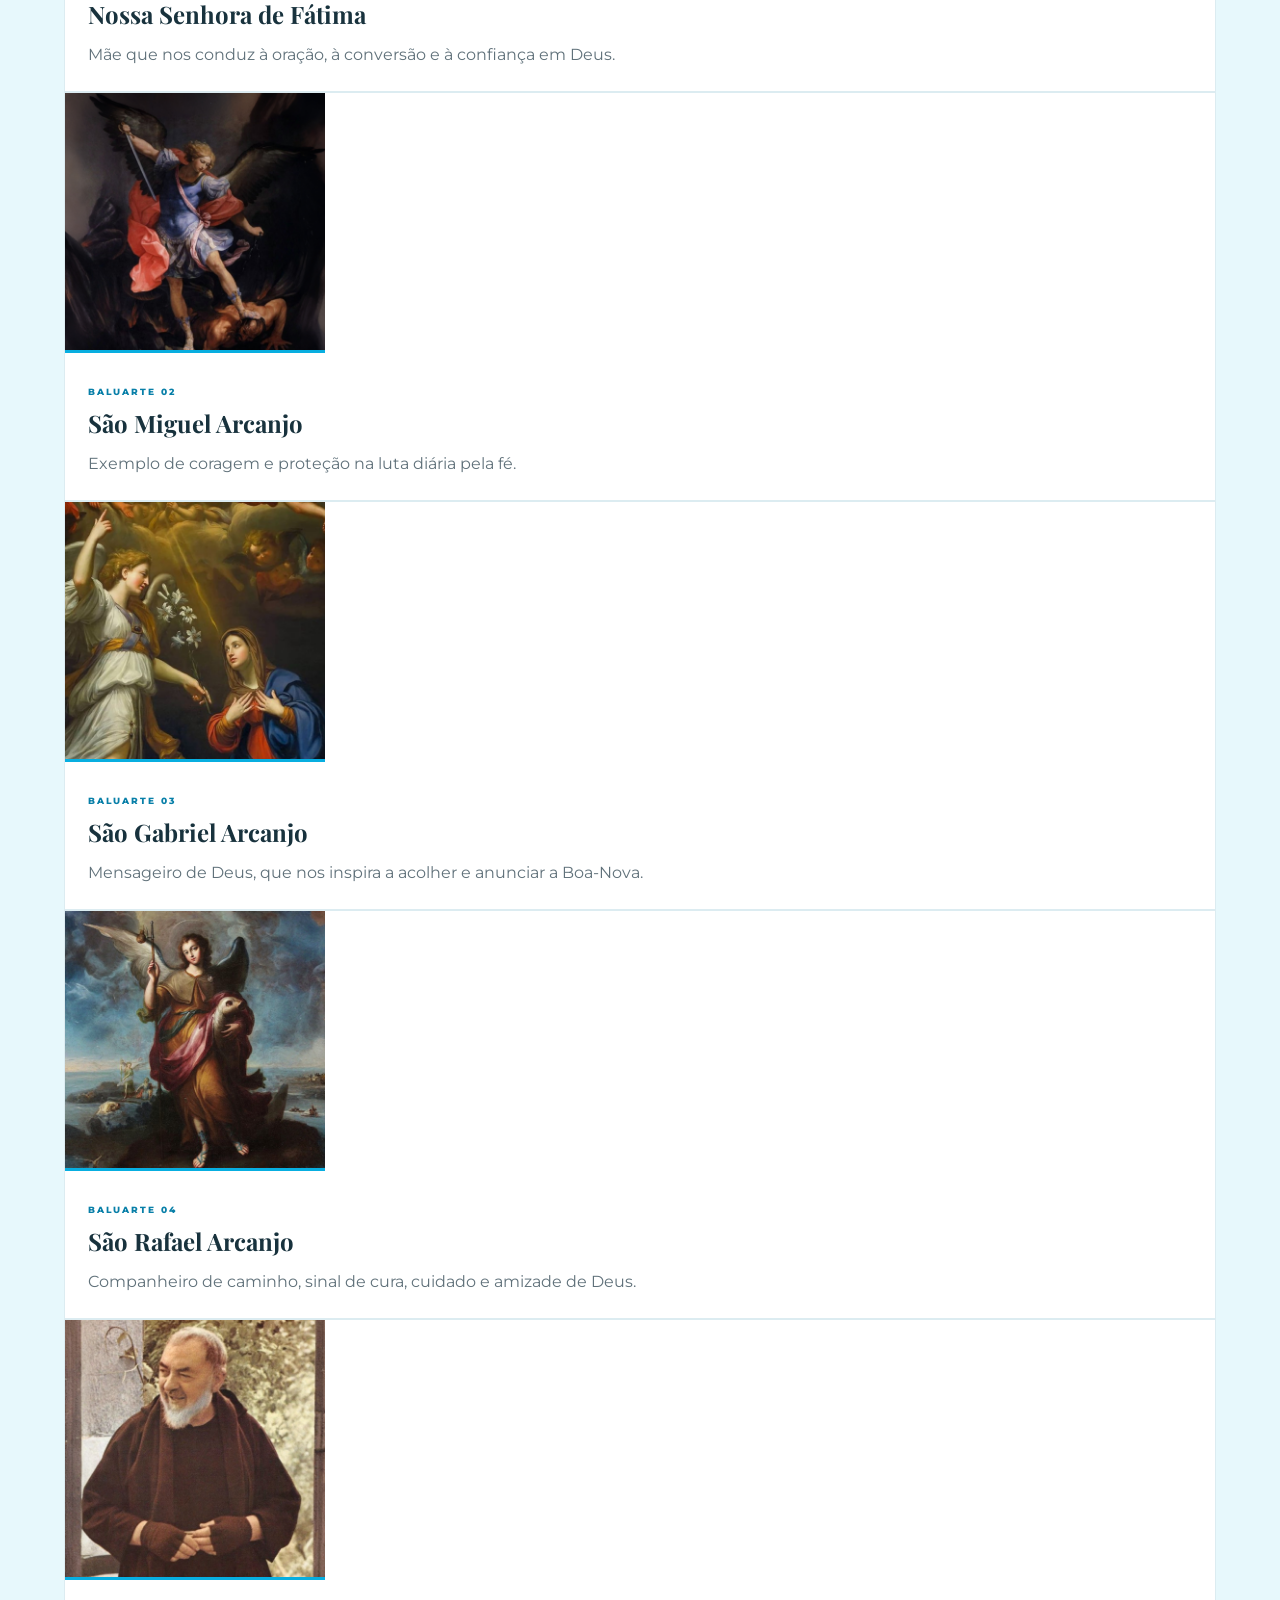
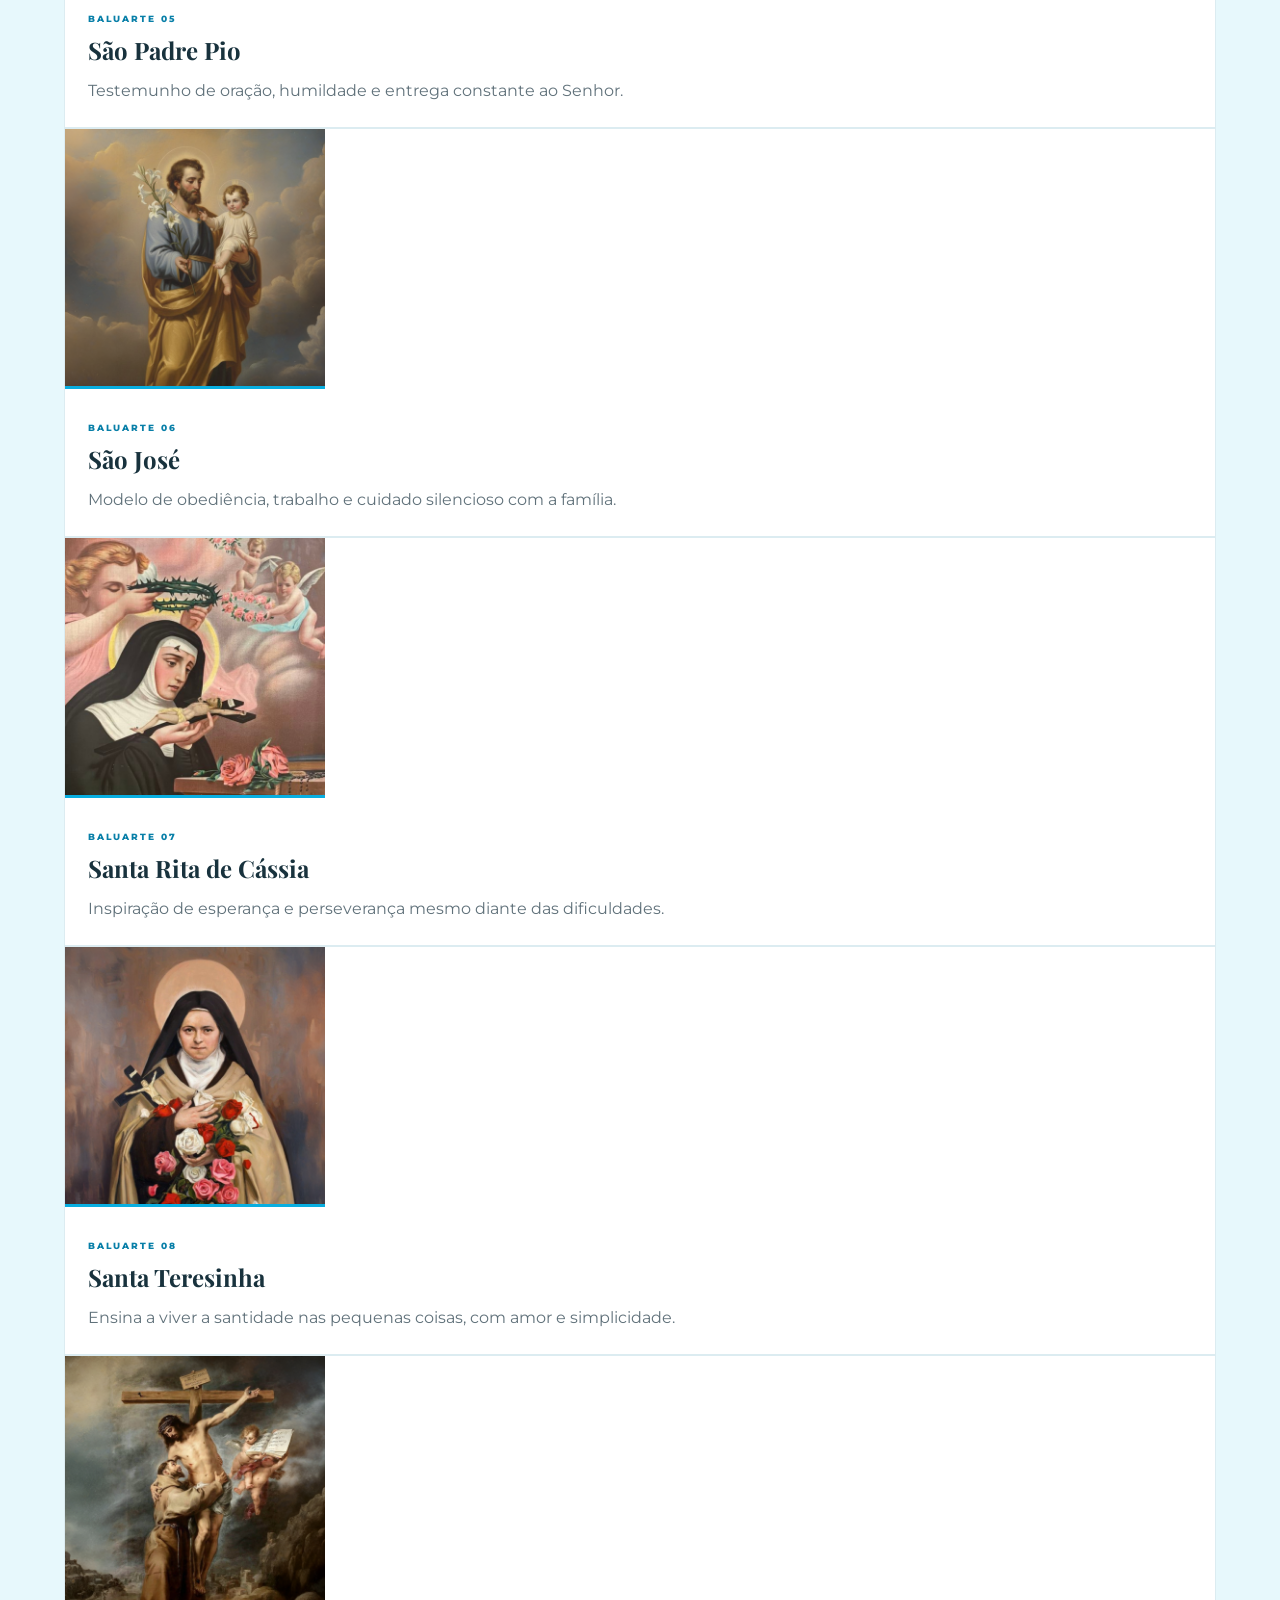
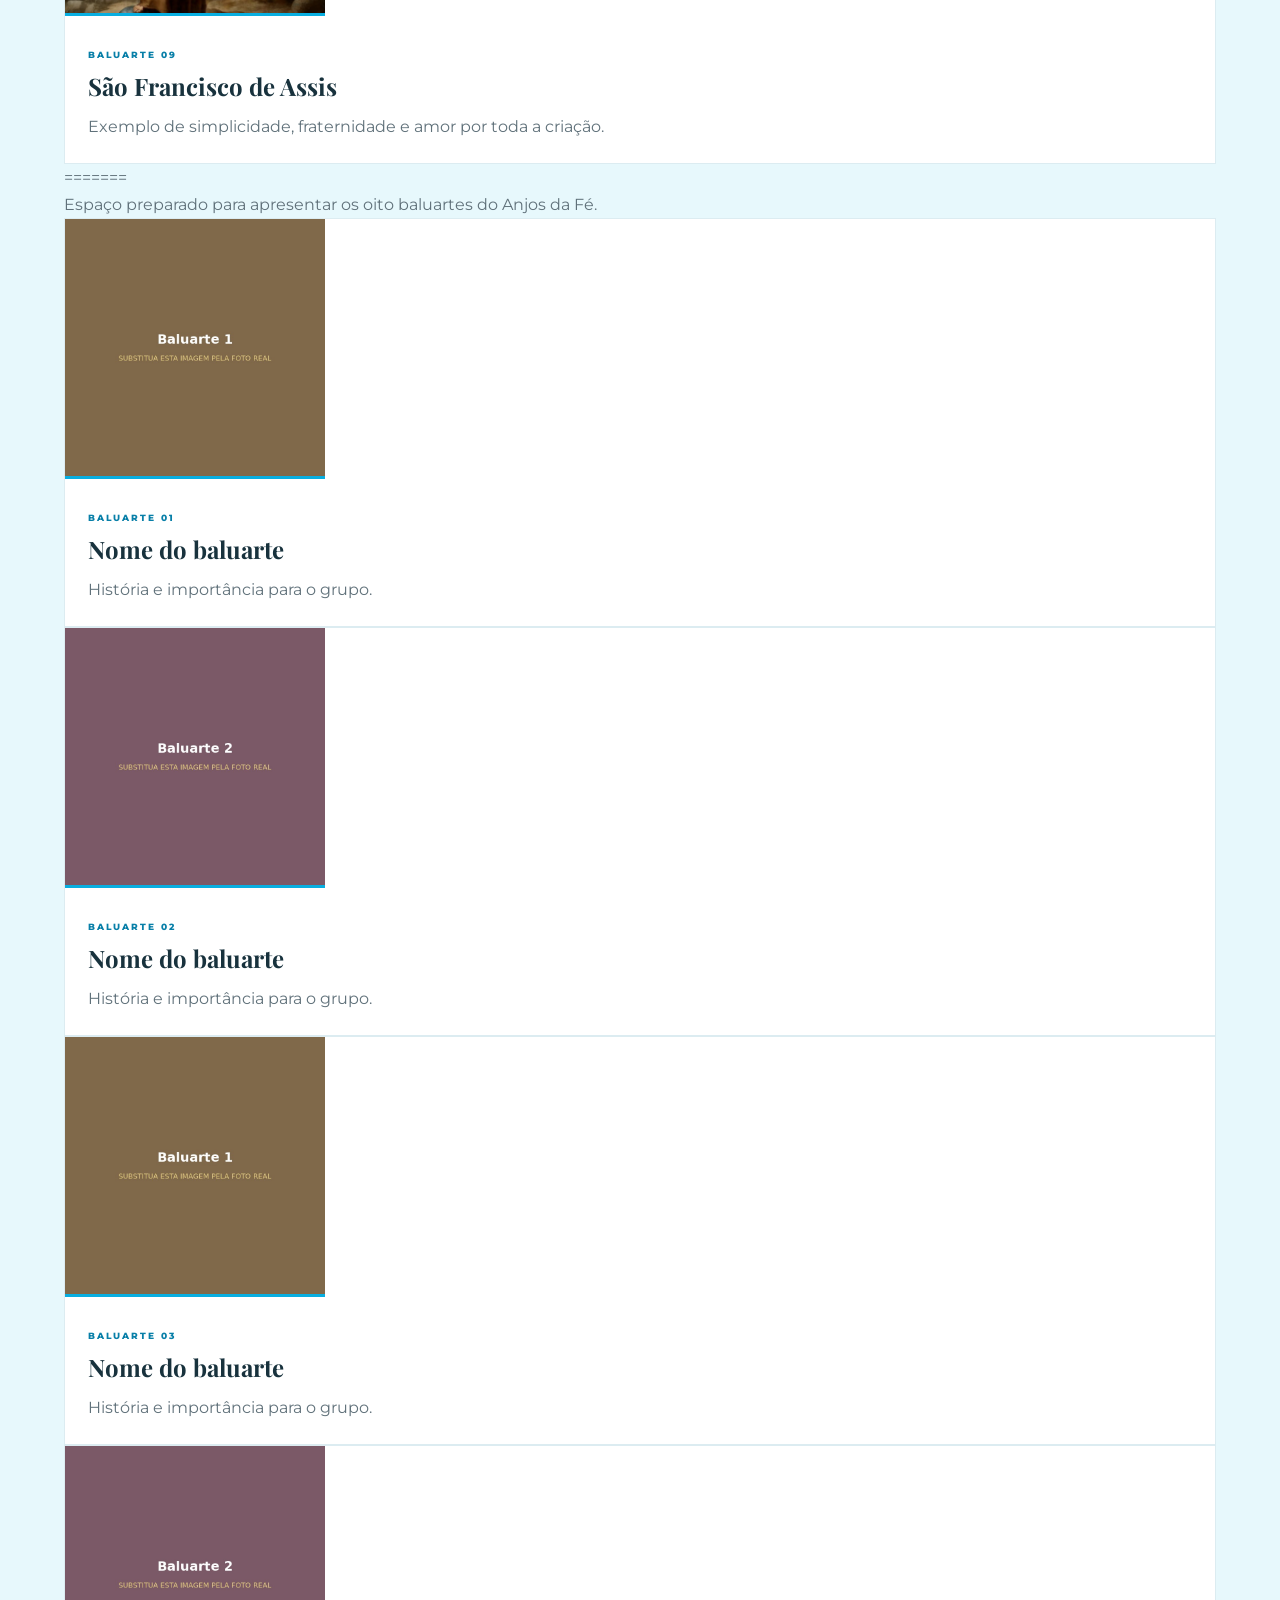
==== commit c0709484: "add baluartes" ====
--- a/index.html
+++ b/index.html
@@ -38,11 +38,20 @@
     <!-- Início -->
     <section class="hero" id="inicio">
         <div class="container conteudo-hero">
+<<<<<<< HEAD
             <span class="etiqueta-hero">Juventude • Fé • Comunidade</span>
             <h1>Quem como Deus? <span>Ninguém como Deus!!</span></h1>
             <p>Uma história de amizade, oração, serviço e fé que começou em 2007 e continua sendo escrita por muitas vidas.</p>
             <div class="botoes-hero">
                 <a href="#historia" class="botao botao-principal">Conheça nossa história</a>
+=======
+            <span class="etiqueta-hero">✦ Juventude • Fé • Comunidade</span>
+            <h1>Jovens que caminham <span>juntos na fé.</span></h1>
+            <p>Uma história de amizade, oração, serviço e fé que começou em 2007 e continua sendo escrita por muitas vidas.</p>
+            <div class="botoes-hero">
+                <a href="#historia" class="botao botao-principal">Conheça nossa história</a>
+                <a href="#participar" class="botao botao-contorno">Quero participar</a>
+>>>>>>> fedba21809a98b10270180747e550394f3a42468
             </div>
         </div>
         <a href="#sobre" class="rolar" aria-label="Ir para a próxima seção">↓</a>
@@ -56,7 +65,11 @@
                 <h2>Um lugar para <span>pertencer.</span></h2>
             </div>
             <div>
+<<<<<<< HEAD
                 <p class="texto-destaque">O Grupo nasceu de um sonho colocado no coração de Deus e da necessidade de unir os jovens para fortalecer e espalhar a fé.</p>
+=======
+                <p class="texto-destaque">O Grupo de Jovens Anjos da Fé nasceu de um sonho colocado no coração de Deus e da necessidade de unir os jovens para fortalecer e espalhar a fé.</p>
+>>>>>>> fedba21809a98b10270180747e550394f3a42468
                 <p>Desde 03 de agosto de 2007, diferentes gerações ajudam a construir uma história marcada por fé, serviço, amizade, formação e novos recomeços.</p>
             </div>
         </div>
@@ -104,12 +117,17 @@
 
             <article class="historia-introducao">
                 <h3>Como tudo começou</h3>
+<<<<<<< HEAD
                 <p>O Grupo de Jovens nasceu de um sonho que já estava no coração de Deus muito antes de se tornar realidade. Sua história começou a partir dos vicentinos, por iniciativa do Sr. Vicente, que percebeu a importância de reunir os jovens para propagar e fortalecer a fé.
 
                 Assim, no dia 3 de agosto de 2007, surgiu o grupo Anjos da Fé, cuja primeira reunião de formação contou com a participação de cinco jovens.</p>
                 <p>Os vicentinos tiveram um papel fundamental na formação do grupo. No início, os filhos dos fiéis também começaram a participar e, pouco tempo depois da primeira reunião, foi realizada a formação oficial dos coordenadores. Elisa, Adan e Vanessa foram os primeiros a assumir essa missão.
 
                 A partir daquele momento, o grupo começou a crescer e a se aproximar da Pastoral da Juventude da paróquia, atualmente chamada de Missão Jovem, à qual o Anjos da Fé pertence até os dias de hoje.</p>
+=======
+                <p>O grupo de Jovens foi um sonho colocado no coração de Deus muito antes de ser concretizado, o grupo nasceu a partir dos vicentinos, em um pedido do Sr Vicente, onde ele viu a necessidade a partir da união de cada jovem que estava ali para espalhar e fortalecer a fé, com isso surgiu o nome “Anjos da fé” no dia 03 de agosto de 2007 onde aconteceu a primeira reunião de formação, reunindo cinco jovens.</p>
+                <p>Foi assim que os vicentinos participaram na formação do grupo, no início os filhos dos fiéis começaram a participar também. Após a primeira reunião, logo em seguida fizeram a formação oficial, a primeira formação de coordenadores, na época foram a Elisa, Adan e Vanessa, os primeiros coordenadores do grupo, com isso, as coisas começaram a caminhar, onde eles começaram a se aproximar da pastoral da juventude da paróquia, atualmente a missão jovem na qual o grupo pertence até os dias de hoje.</p>
+>>>>>>> fedba21809a98b10270180747e550394f3a42468
             </article>
 
             <div class="linha-do-tempo" aria-label="Linha do tempo da história do Anjos da Fé">
@@ -152,6 +170,7 @@
                         <p>O grito “Quem como Deus?”, criado nas Olimpíadas, marcou a história. A logo foi criada por Harrison e o grupo teve a oportunidade de proporcionar um retiro para os jovens do bairro.</p>
                     </div>
                 </article>
+<<<<<<< HEAD
 
                 <article class="item-tempo">
                     <time class="data-tempo" datetime="2025-08-03">03 AGO 2025</time>
@@ -177,6 +196,10 @@
                 </div>
             </section>
 
+=======
+            </div>
+
+>>>>>>> fedba21809a98b10270180747e550394f3a42468
             <div class="historias-pessoas">
                 <header class="cabecalho-secao centralizado">
                     <span class="rotulo-secao">Vidas transformadas</span>
@@ -185,13 +208,23 @@
 
                 <div class="grade-relatos">
                     <article class="relato-historia">
+<<<<<<< HEAD
                         <span class="numero-relato"></span>
+=======
+                        <span class="numero-relato">01</span>
+                        <span class="ano-relato">2008</span>
+>>>>>>> fedba21809a98b10270180747e550394f3a42468
                         <h3>Lucimara</h3>
                         <p>Lucimara, com 15 anos, após receber o sacramento do Crisma, pode conhecer o amor e os sonhos de Deus para a sua vida através do grupo em 2008. Fez parte da coordenação do Anjos, junto com a Vandressa, o que ajudou ela a aprender e se desenvolver em sua vida profissional na faculdade e nos primeiros passos da maternidade. Hoje, casada, mãe de 6 filhos.</p>
                     </article>
 
                     <article class="relato-historia">
+<<<<<<< HEAD
                         <span class="numero-relato"></span>
+=======
+                        <span class="numero-relato">02</span>
+                        <span class="ano-relato">2011</span>
+>>>>>>> fedba21809a98b10270180747e550394f3a42468
                         <h3>Yan</h3>
                         <p>Yan teve seu primeiro contato com o grupo em 2011, já tinha recebido diversos convites. Após um retiro de Crisma, ele pôde experimentar o amor de Deus e decidiu seguir seu caminho com Cristo. Depois, através de um convite de um amigo, encontrou no grupo pessoas dispostas a viver o propósito de Deus. Foi coordenador do grupo e hoje é casado e tem 3 filhos.</p>
                     </article>
@@ -205,6 +238,7 @@
                 </div>
                 <div>
                     <p>O grupo passou por muitas coordenações ao longo da história:</p>
+<<<<<<< HEAD
                     <p class="nomes-coordenadores">Elisa · Adan · Vanessa · Yan · Harrison · Luan · Jaque · Mariana · Lucas · Bruno · Rafael · Sérgio · Ana · Luany · Guilherme · Ana Paula · Giovani</p>
                     <p>Muitas tiveram renovações e muitas foram concluídas em apenas uma coordenação, mas todas na certeza de que tudo estava nos planos de Deus para o grupo, usando cada uma dessas pessoas para espalhar e viver o chamado de ser Anjos da Fé.</p>
                 </div>
@@ -214,6 +248,12 @@
                 <p>“Ser Anjo da Fé é mais do que participar de um grupo: é viver um chamado e ser presença de Deus onde estivermos.”</p>
                 <cite>Uma vez Anjos, o coração será sempre Anjos.</cite>
             </blockquote>
+=======
+                    <p class="nomes-coordenadores">Yan · Harrison · Luan · Jaque · Mariana · Lucas · Bruno · Rafael · Sérgio · Ana · Luany</p>
+                    <p>Muitas tiveram renovações e muitas foram concluídas em apenas uma coordenação, mas todas na certeza de que tudo estava nos planos de Deus para o grupo, usando cada uma dessas pessoas para espalhar e viver o chamado de ser Anjos da Fé.</p>
+                </div>
+            </article>
+>>>>>>> fedba21809a98b10270180747e550394f3a42468
         </div>
     </section>
 
@@ -227,10 +267,17 @@
             </header>
 
             <div class="grade-atividades">
+<<<<<<< HEAD
                 <article class="cartao-atividade"><span></span><div class="icone" aria-hidden="true">♡</div><h3>Oração</h3><p>Momentos dedicados à oração, reflexão e espiritualidade.</p></article>
                 <article class="cartao-atividade"><span></span><div class="icone" aria-hidden="true">✦</div><h3>Encontros</h3><p>Reuniões com dinâmicas, conversas, partilhas e formação.</p></article>
                 <article class="cartao-atividade"><span></span><div class="icone" aria-hidden="true">♧</div><h3>Serviço</h3><p>Ações e iniciativas voltadas para ajudar a comunidade.</p></article>
                 <article class="cartao-atividade"><span></span><div class="icone" aria-hidden="true">★</div><h3>Retiros e eventos</h3><p>Experiências especiais que fortalecem nossa união e espiritualidade.</p></article>
+=======
+                <article class="cartao-atividade"><span>01</span><div class="icone" aria-hidden="true">♡</div><h3>Oração</h3><p>Momentos dedicados à oração, reflexão e espiritualidade.</p></article>
+                <article class="cartao-atividade"><span>02</span><div class="icone" aria-hidden="true">✦</div><h3>Encontros</h3><p>Reuniões com dinâmicas, conversas, partilhas e formação.</p></article>
+                <article class="cartao-atividade"><span>03</span><div class="icone" aria-hidden="true">♧</div><h3>Serviço</h3><p>Ações e iniciativas voltadas para ajudar a comunidade.</p></article>
+                <article class="cartao-atividade"><span>04</span><div class="icone" aria-hidden="true">★</div><h3>Retiros e eventos</h3><p>Experiências especiais que fortalecem nossa união e espiritualidade.</p></article>
+>>>>>>> fedba21809a98b10270180747e550394f3a42468
             </div>
         </div>
     </section>
@@ -275,6 +322,7 @@
             <header class="cabecalho-secao centralizado">
                 <span class="rotulo-secao">Nossos baluartes</span>
                 <h2>Exemplos que <span>nos inspiram.</span></h2>
+<<<<<<< HEAD
                 <p>Santos e arcanjos que inspiram nossa caminhada de fé, serviço e amor a Deus.</p>
             </header>
 
@@ -341,6 +389,20 @@
                     </div>
                     <div class="conteudo-baluarte"><span class="numero-baluarte">Baluarte 09</span><h3>São Francisco de Assis</h3><p>Exemplo de simplicidade, fraternidade e amor por toda a criação.</p></div>
                 </article>
+=======
+                <p>Espaço preparado para apresentar os oito baluartes do Anjos da Fé.</p>
+            </header>
+
+            <div class="grade-baluartes">
+                <article class="cartao-baluarte"><div class="imagem-baluarte"><img src="img/baluarte-1.jpg" alt="Imagem do Baluarte 1" loading="lazy"></div><div><span>Baluarte 01</span><h3>Nome do baluarte</h3><p>História e importância para o grupo.</p></div></article>
+                <article class="cartao-baluarte"><div class="imagem-baluarte"><img src="img/baluarte-2.jpg" alt="Imagem do Baluarte 2" loading="lazy"></div><div><span>Baluarte 02</span><h3>Nome do baluarte</h3><p>História e importância para o grupo.</p></div></article>
+                <article class="cartao-baluarte"><div class="imagem-baluarte"><img src="img/baluarte-1.jpg" alt="Imagem do Baluarte 3" loading="lazy"></div><div><span>Baluarte 03</span><h3>Nome do baluarte</h3><p>História e importância para o grupo.</p></div></article>
+                <article class="cartao-baluarte"><div class="imagem-baluarte"><img src="img/baluarte-2.jpg" alt="Imagem do Baluarte 4" loading="lazy"></div><div><span>Baluarte 04</span><h3>Nome do baluarte</h3><p>História e importância para o grupo.</p></div></article>
+                <article class="cartao-baluarte"><div class="imagem-baluarte"><img src="img/baluarte-1.jpg" alt="Imagem do Baluarte 5" loading="lazy"></div><div><span>Baluarte 05</span><h3>Nome do baluarte</h3><p>História e importância para o grupo.</p></div></article>
+                <article class="cartao-baluarte"><div class="imagem-baluarte"><img src="img/baluarte-2.jpg" alt="Imagem do Baluarte 6" loading="lazy"></div><div><span>Baluarte 06</span><h3>Nome do baluarte</h3><p>História e importância para o grupo.</p></div></article>
+                <article class="cartao-baluarte"><div class="imagem-baluarte"><img src="img/baluarte-1.jpg" alt="Imagem do Baluarte 7" loading="lazy"></div><div><span>Baluarte 07</span><h3>Nome do baluarte</h3><p>História e importância para o grupo.</p></div></article>
+                <article class="cartao-baluarte"><div class="imagem-baluarte"><img src="img/baluarte-2.jpg" alt="Imagem do Baluarte 8" loading="lazy"></div><div><span>Baluarte 08</span><h3>Nome do baluarte</h3><p>História e importância para o grupo.</p></div></article>
+>>>>>>> fedba21809a98b10270180747e550394f3a42468
             </div>
         </div>
     </section>
@@ -354,9 +416,17 @@
 
             <div class="informacoes-encontro">
                 <div><span aria-hidden="true">📅</span><div><small>Quando</small><strong>Todos os sábados</strong></div></div>
+<<<<<<< HEAD
                 <div><span aria-hidden="true">⏰</span><div><small>Horário</small><strong>16h00</strong></div></div>
                 <div><span aria-hidden="true">📍</span><div><small>Local</small><strong>Capela Santa Rita</strong></div></div>
             </div>
+=======
+                <div><span aria-hidden="true">⏰</span><div><small>Horário</small><strong>19h30</strong></div></div>
+                <div><span aria-hidden="true">📍</span><div><small>Local</small><strong>Salão da comunidade</strong></div></div>
+            </div>
+
+            <a href="#" class="botao botao-claro">Quero conhecer o grupo</a>
+>>>>>>> fedba21809a98b10270180747e550394f3a42468
         </div>
     </section>
 </main>
@@ -379,6 +449,11 @@
         <div class="links-rodape">
             <h2>Contato</h2>
             <a href="#">Instagram</a>
+<<<<<<< HEAD
+=======
+            <a href="#">WhatsApp</a>
+            <a href="#">Facebook</a>
+>>>>>>> fedba21809a98b10270180747e550394f3a42468
         </div>
     </div>
 
@@ -397,6 +472,10 @@
     </figure>
     <button class="proxima-modal" id="proxima-modal" type="button" aria-label="Próxima imagem">›</button>
 </div>
+<<<<<<< HEAD
+=======
+
+>>>>>>> fedba21809a98b10270180747e550394f3a42468
 <script src="script.js"></script>
 </body>
 </html>
--- a/style.css
+++ b/style.css
@@ -100,6 +100,7 @@
 .coordenacoes-historia { display: grid; grid-template-columns: .8fr 1.2fr; gap: 60px; margin: 45px auto 0; max-width: 920px; padding: 38px 42px; background: var(--branco); border-top: 4px solid var(--azul); }
 .coordenacoes-historia h3 { font-family: "Playfair Display", serif; font-size: 30px; }
 .nomes-coordenadores { margin: 15px 0; color: var(--azul-escuro); font-weight: 700; }
+<<<<<<< HEAD
 .memorias-historia { margin-top: 85px; }
 .memorias-historia .cabecalho-secao { margin-bottom: 35px; }
 .grade-memorias { display: grid; grid-template-columns: repeat(4,1fr); gap: 18px; }
@@ -111,6 +112,8 @@
 .frase-historia { max-width: 920px; margin: 45px auto 0; padding: 42px; background: var(--azul-profundo); color: var(--branco); text-align: center; }
 .frase-historia p { font-family: "Playfair Display", serif; font-size: clamp(24px,3vw,34px); line-height: 1.3; }
 .frase-historia cite { display: block; margin-top: 20px; color: var(--azul-claro); font-size: 11px; font-style: normal; font-weight: 800; letter-spacing: 1.5px; text-transform: uppercase; }
+=======
+>>>>>>> fedba21809a98b10270180747e550394f3a42468
 
 /* Atividades */
 .grade-atividades { display: grid; grid-template-columns: repeat(4,1fr); gap: 18px; }
@@ -129,6 +132,7 @@
 
 /* Baluartes */
 .baluartes { background: #e7f8fc; }
+<<<<<<< HEAD
 .grade-baluartes { display: grid; grid-template-columns: repeat(3,1fr); gap: 22px; }
 .cartao-baluarte { overflow: hidden; background: var(--branco); border: 1px solid var(--borda); transition: .3s; }
 .cartao-baluarte:hover { transform: translateY(-6px); box-shadow: 0 20px 40px rgba(0,120,170,.08); }
@@ -138,6 +142,15 @@
 .conteudo-baluarte { padding: 24px; }
 .numero-baluarte { color: var(--azul-escuro); font-size: 9px; font-weight: 800; letter-spacing: 2px; text-transform: uppercase; }
 .cartao-baluarte h3 { margin: 9px 0 12px; font-family: "Playfair Display", serif; font-size: 24px; line-height: 1.15; }
+=======
+.grade-baluartes { display: grid; grid-template-columns: repeat(4,1fr); gap: 22px; }
+.cartao-baluarte { overflow: hidden; background: var(--branco); border: 1px solid var(--borda); }
+.imagem-baluarte { height: 260px; overflow: hidden; background: #d8eef5; }
+.imagem-baluarte img { height: 100%; object-fit: cover; }
+.cartao-baluarte > div:last-child { padding: 23px; }
+.cartao-baluarte > div:last-child > span { color: var(--azul-escuro); font-size: 9px; font-weight: 800; letter-spacing: 2px; text-transform: uppercase; }
+.cartao-baluarte h3 { margin-top: 7px; font-family: "Playfair Display", serif; }
+>>>>>>> fedba21809a98b10270180747e550394f3a42468
 .cartao-baluarte p { font-size: 13px; }
 
 /* Participação */
@@ -184,7 +197,11 @@
     .botao-menu { text-align: center; }
     .botao-mobile { display: block; }
     .grade-introducao, .cabecalho-secao, .coordenacoes-historia { grid-template-columns: 1fr; gap: 35px; }
+<<<<<<< HEAD
     .grade-sobre, .grade-atividades, .grade-memorias { grid-template-columns: 1fr 1fr; }
+=======
+    .grade-sobre, .grade-atividades { grid-template-columns: 1fr 1fr; }
+>>>>>>> fedba21809a98b10270180747e550394f3a42468
     .grade-baluartes { grid-template-columns: repeat(2,1fr); }
 }
 
@@ -194,12 +211,20 @@
     .conteudo-hero h1 { font-size: 48px; }
     .botoes-hero { flex-direction: column; }
     .botao { width: 100%; }
+<<<<<<< HEAD
     .historia-introducao, .coordenacoes-historia, .frase-historia { padding: 28px 22px; }
+=======
+    .historia-introducao, .coordenacoes-historia { padding: 28px 22px; }
+>>>>>>> fedba21809a98b10270180747e550394f3a42468
     .linha-do-tempo::before { left: 7px; }
     .item-tempo { display: block; padding-left: 28px; }
     .item-tempo::after { left: 0; top: 7px; }
     .data-tempo { display: block; padding: 0 0 8px; text-align: left; }
+<<<<<<< HEAD
     .grade-sobre, .grade-atividades, .grade-baluartes, .grade-relatos, .grade-memorias { grid-template-columns: 1fr; }
+=======
+    .grade-sobre, .grade-atividades, .grade-baluartes, .grade-relatos { grid-template-columns: 1fr; }
+>>>>>>> fedba21809a98b10270180747e550394f3a42468
     .galeria { grid-template-columns: 1fr; grid-template-rows: repeat(5,230px); }
     .item-galeria.grande { grid-row: auto; }
     .informacoes-encontro { flex-direction: column; align-items: flex-start; width: max-content; margin: 0 auto 35px; gap: 20px; }
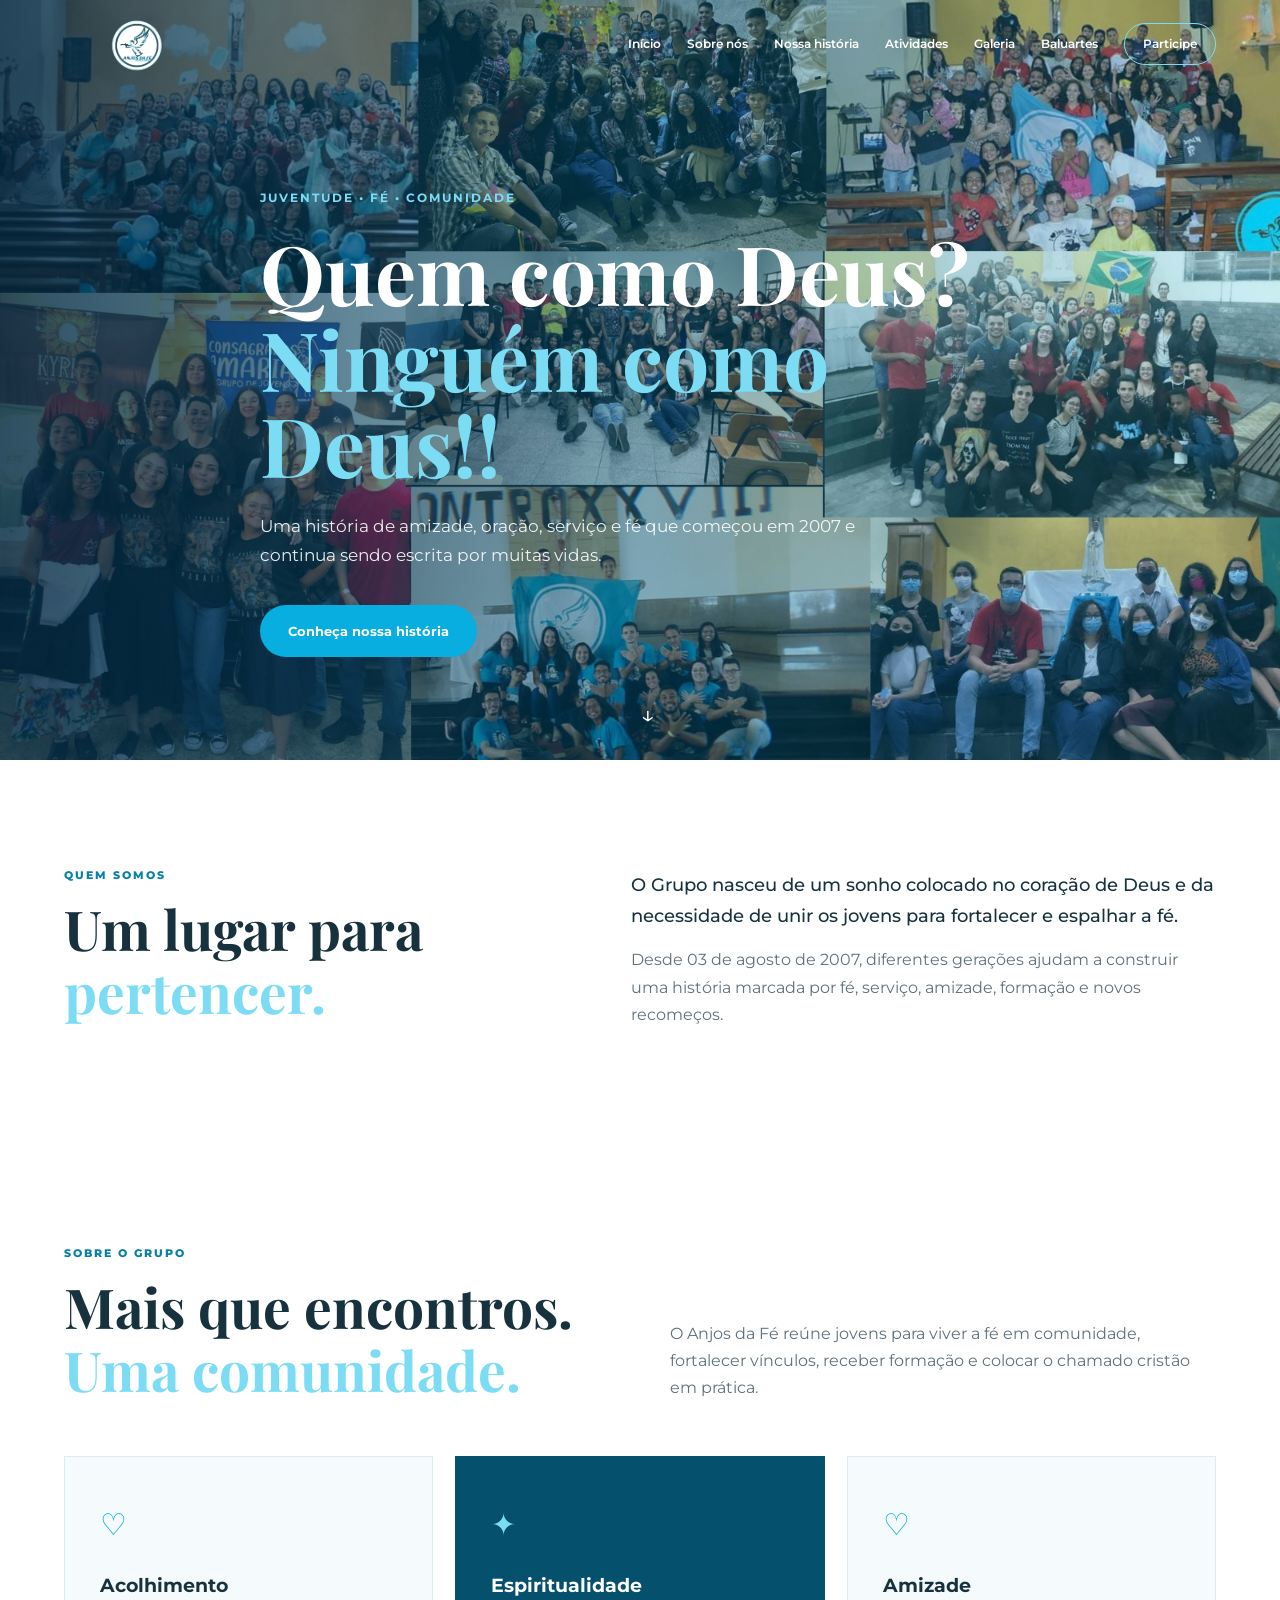
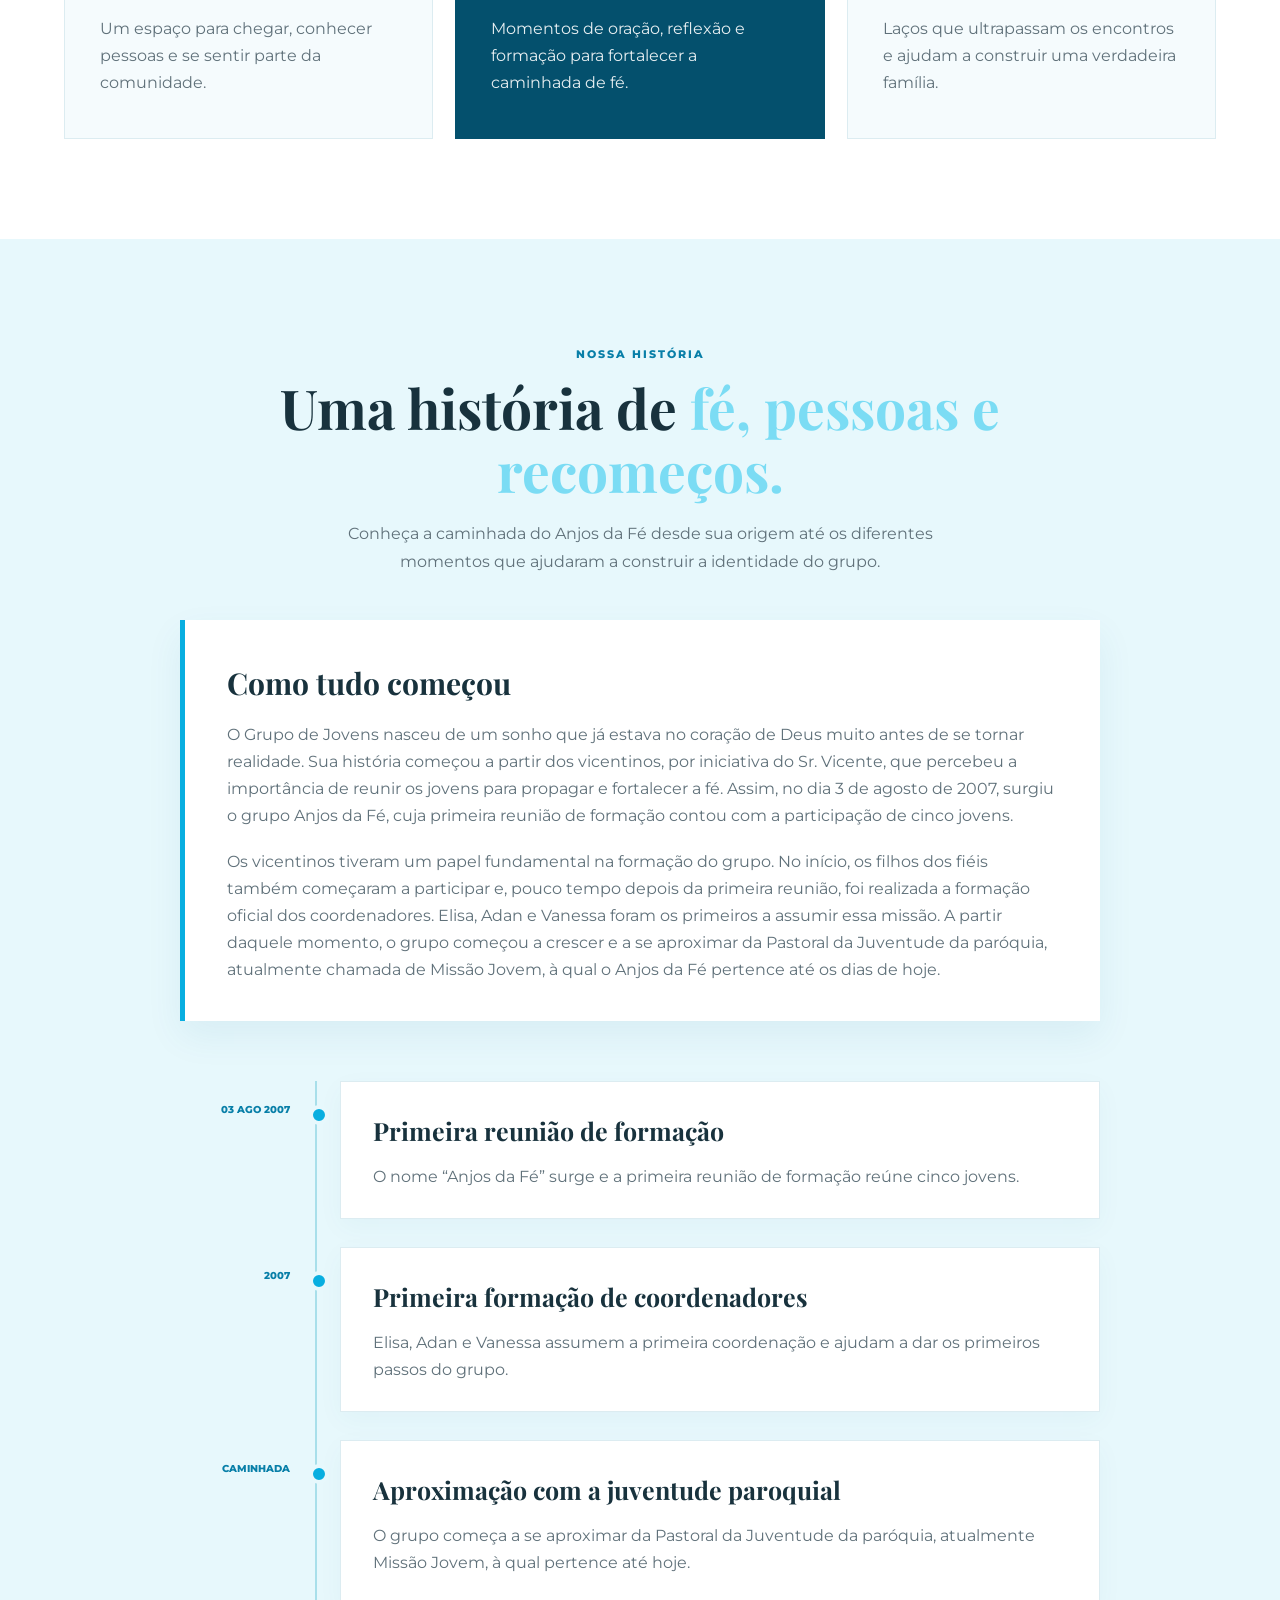
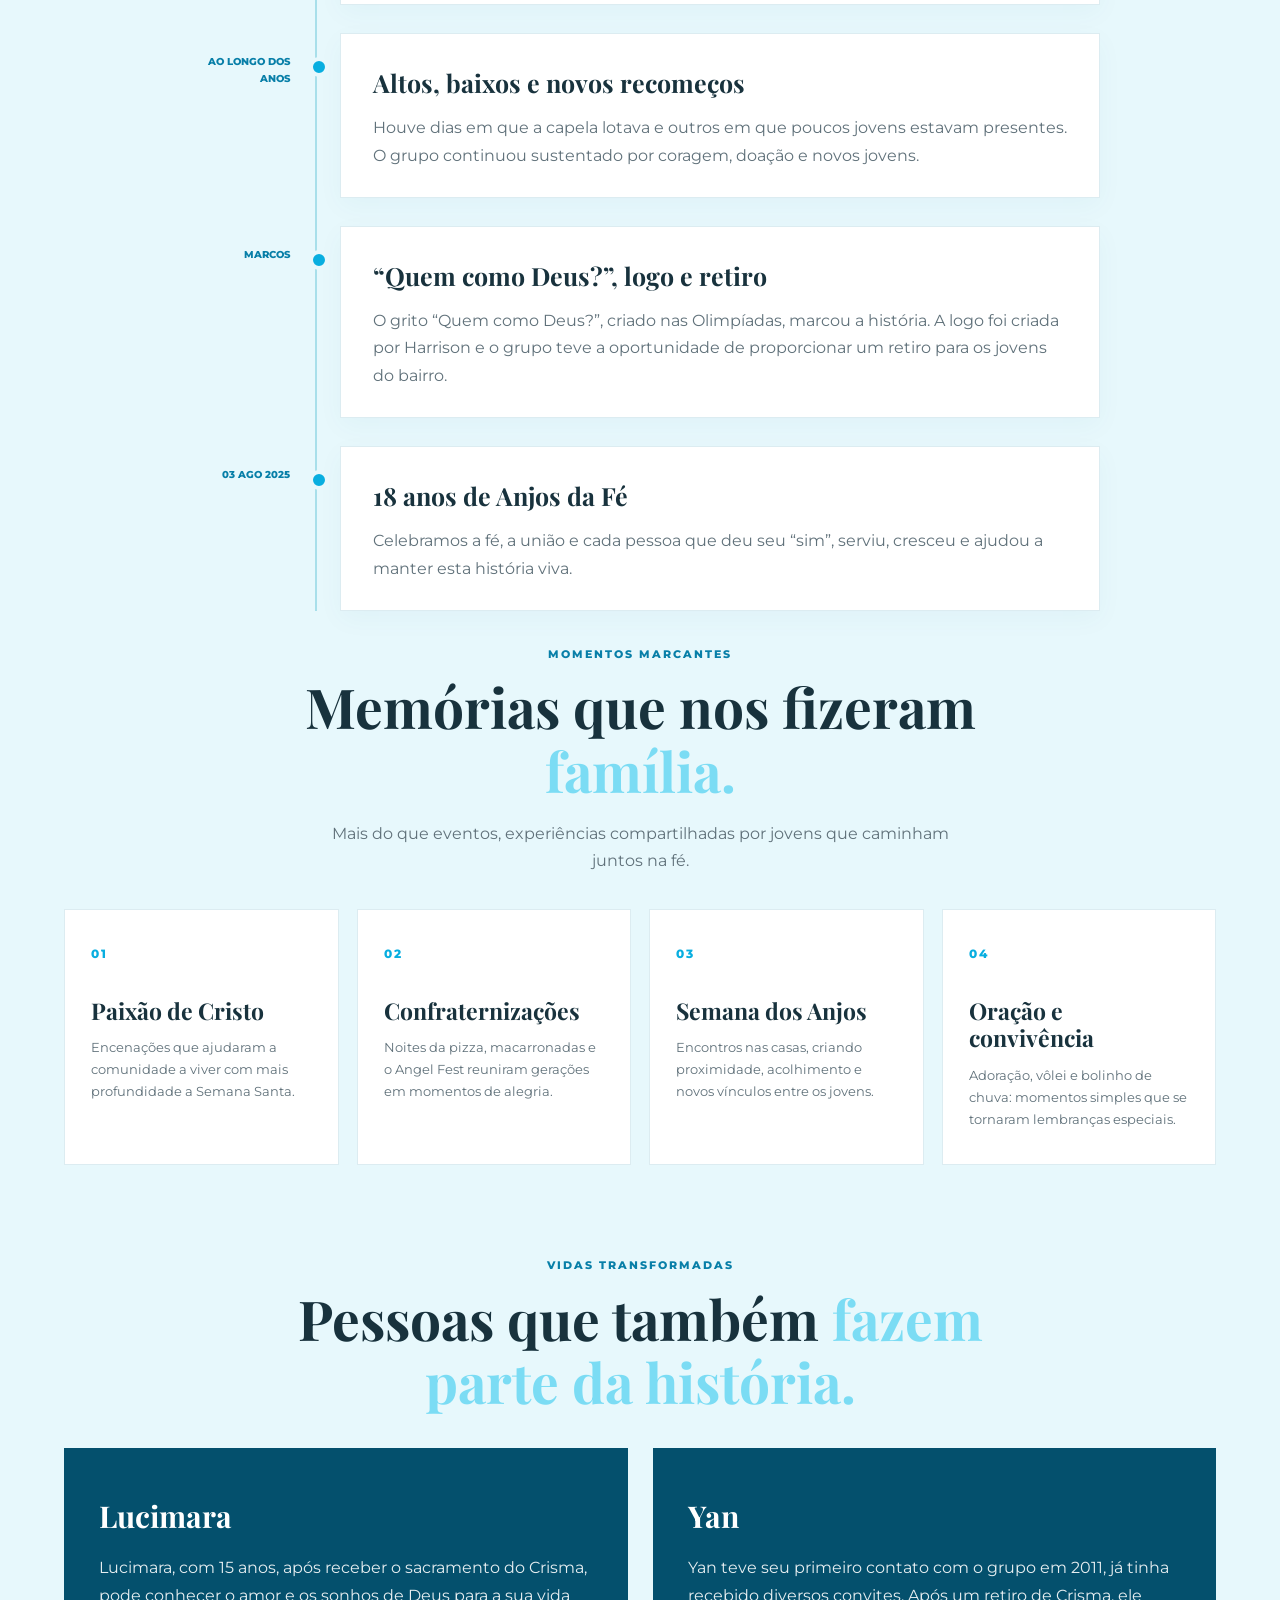
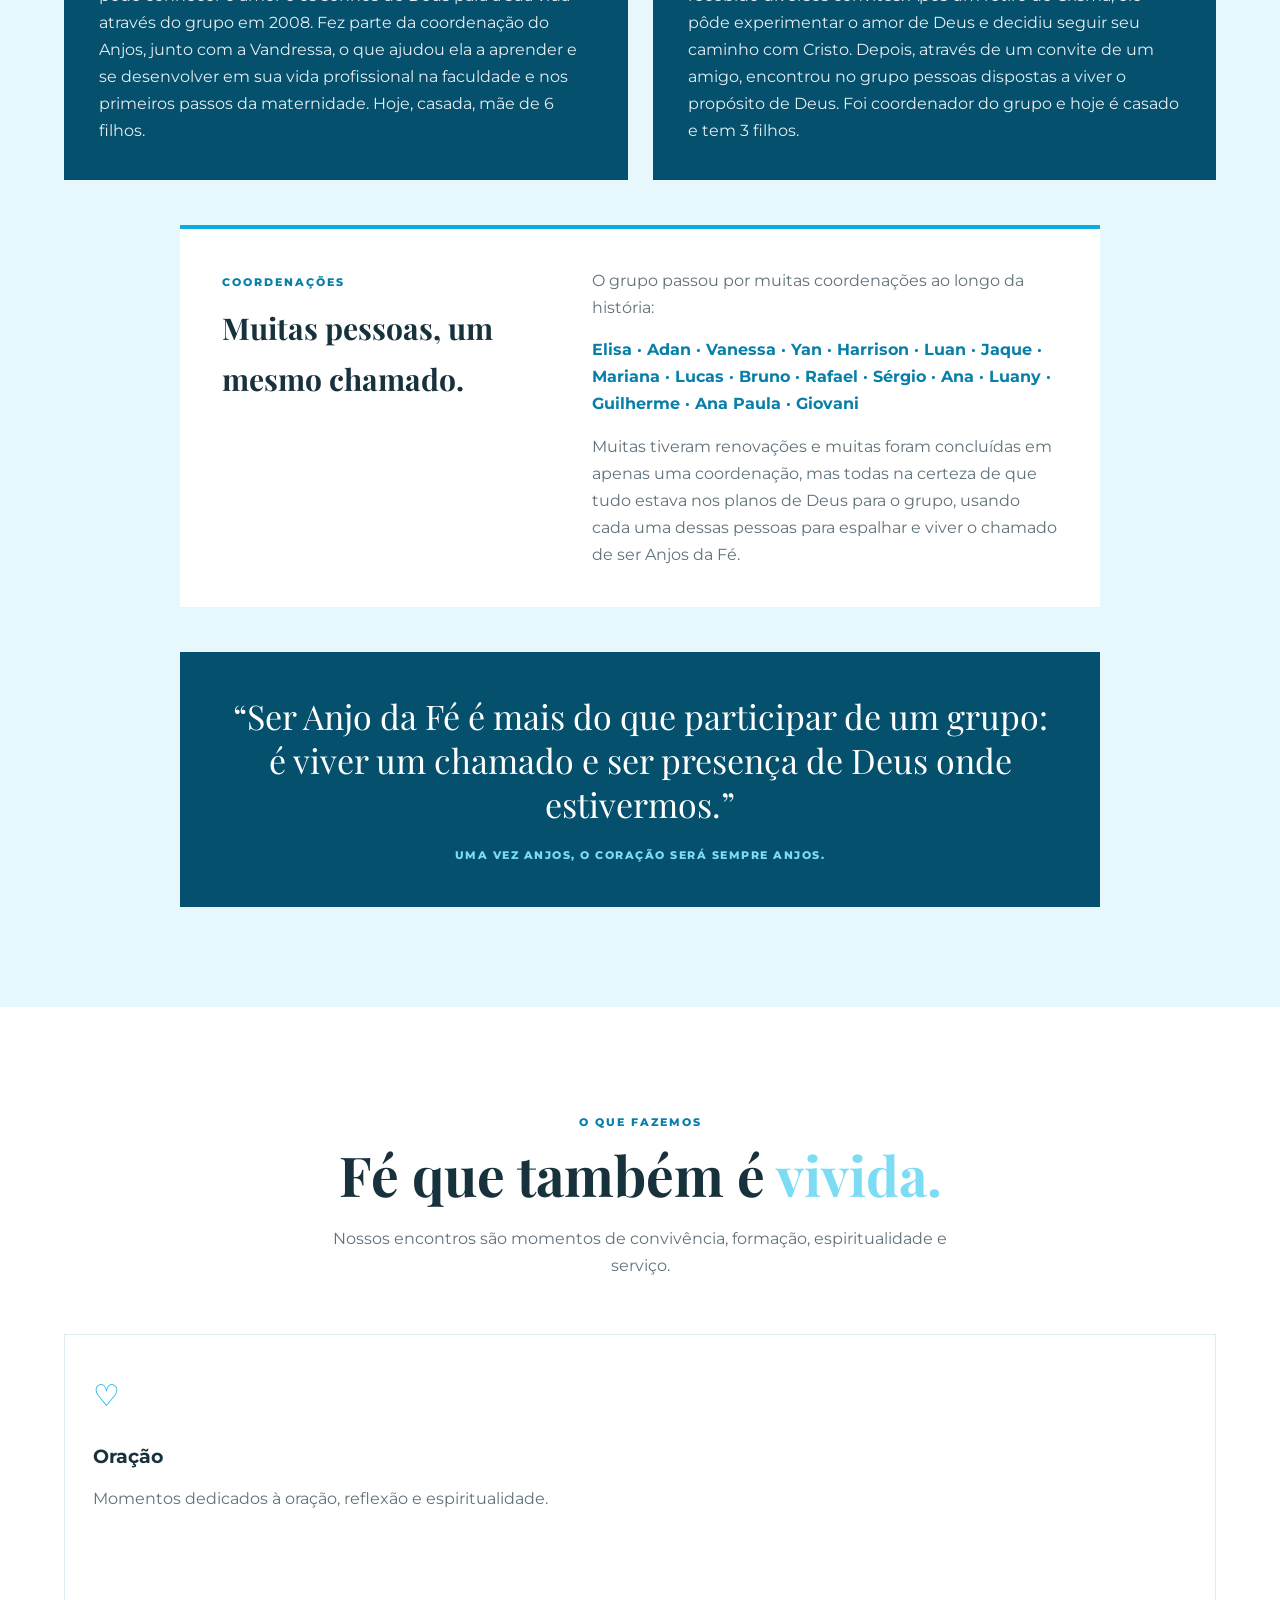
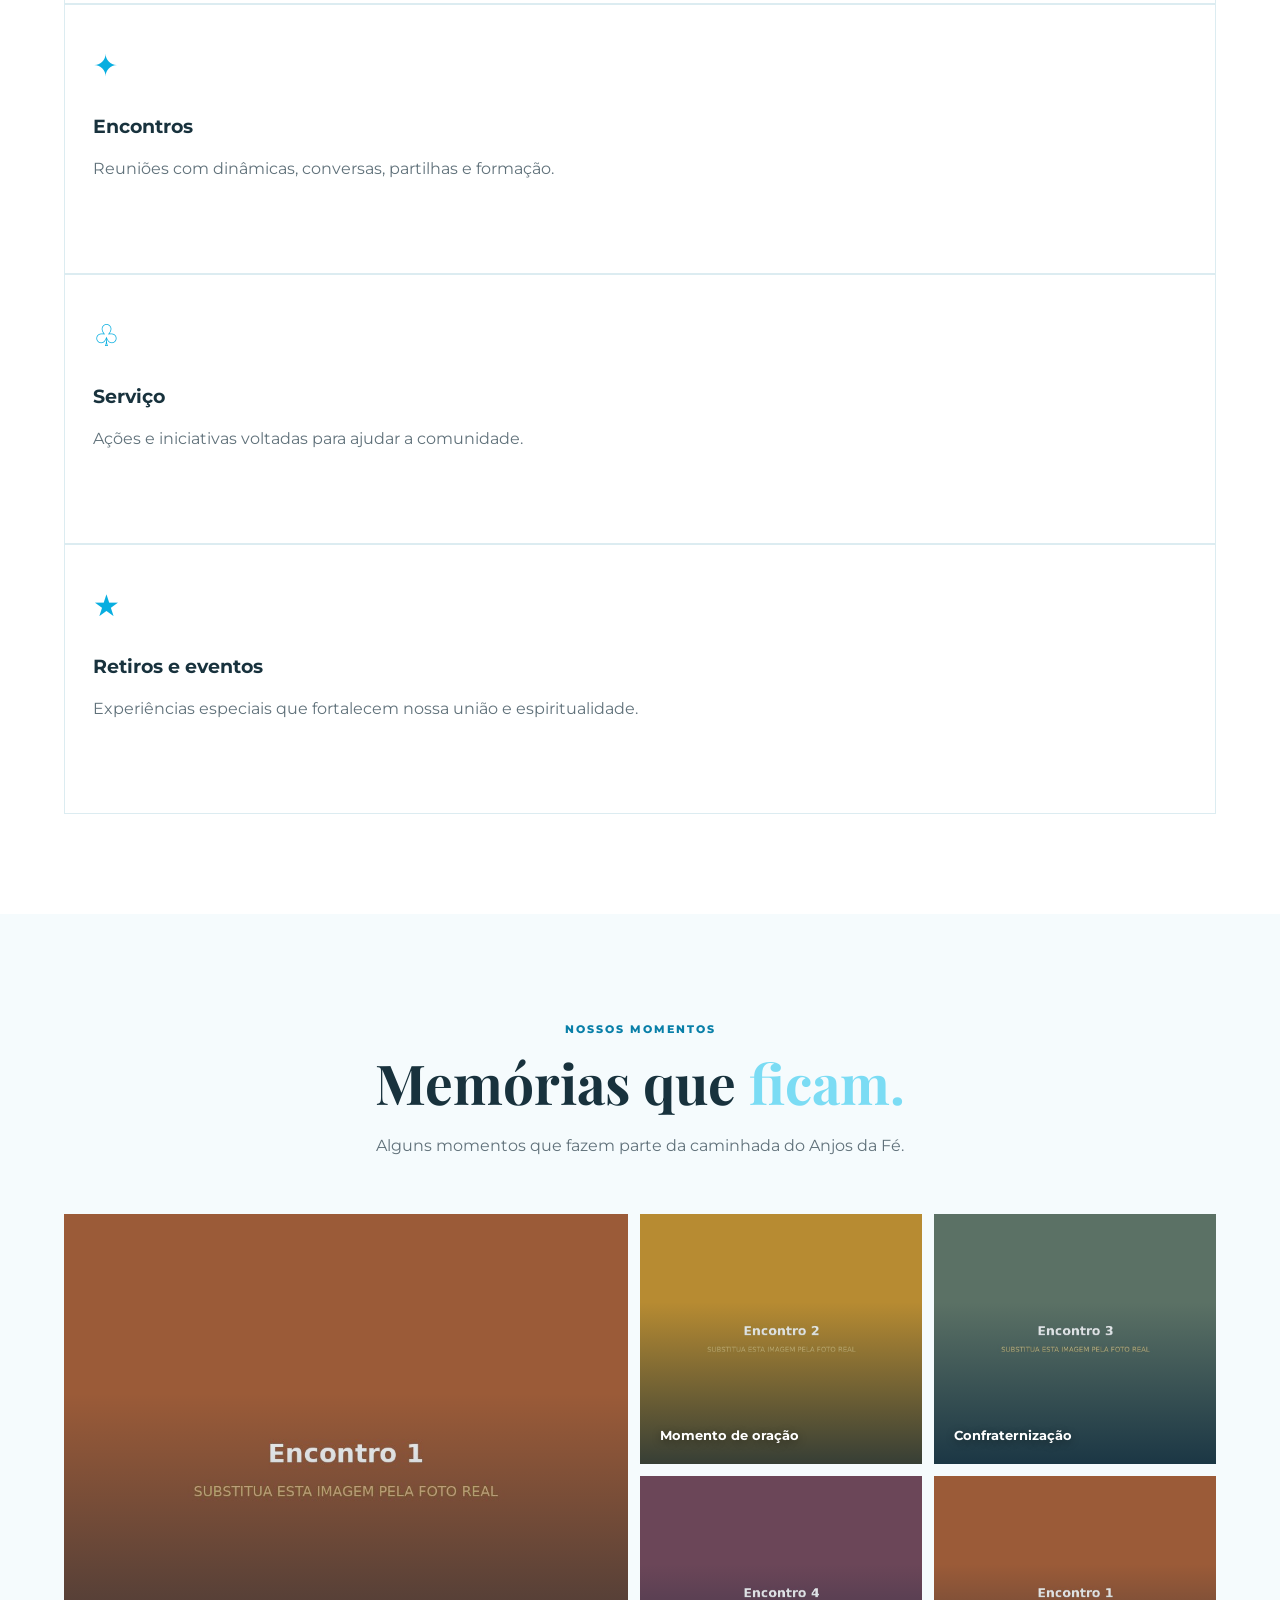
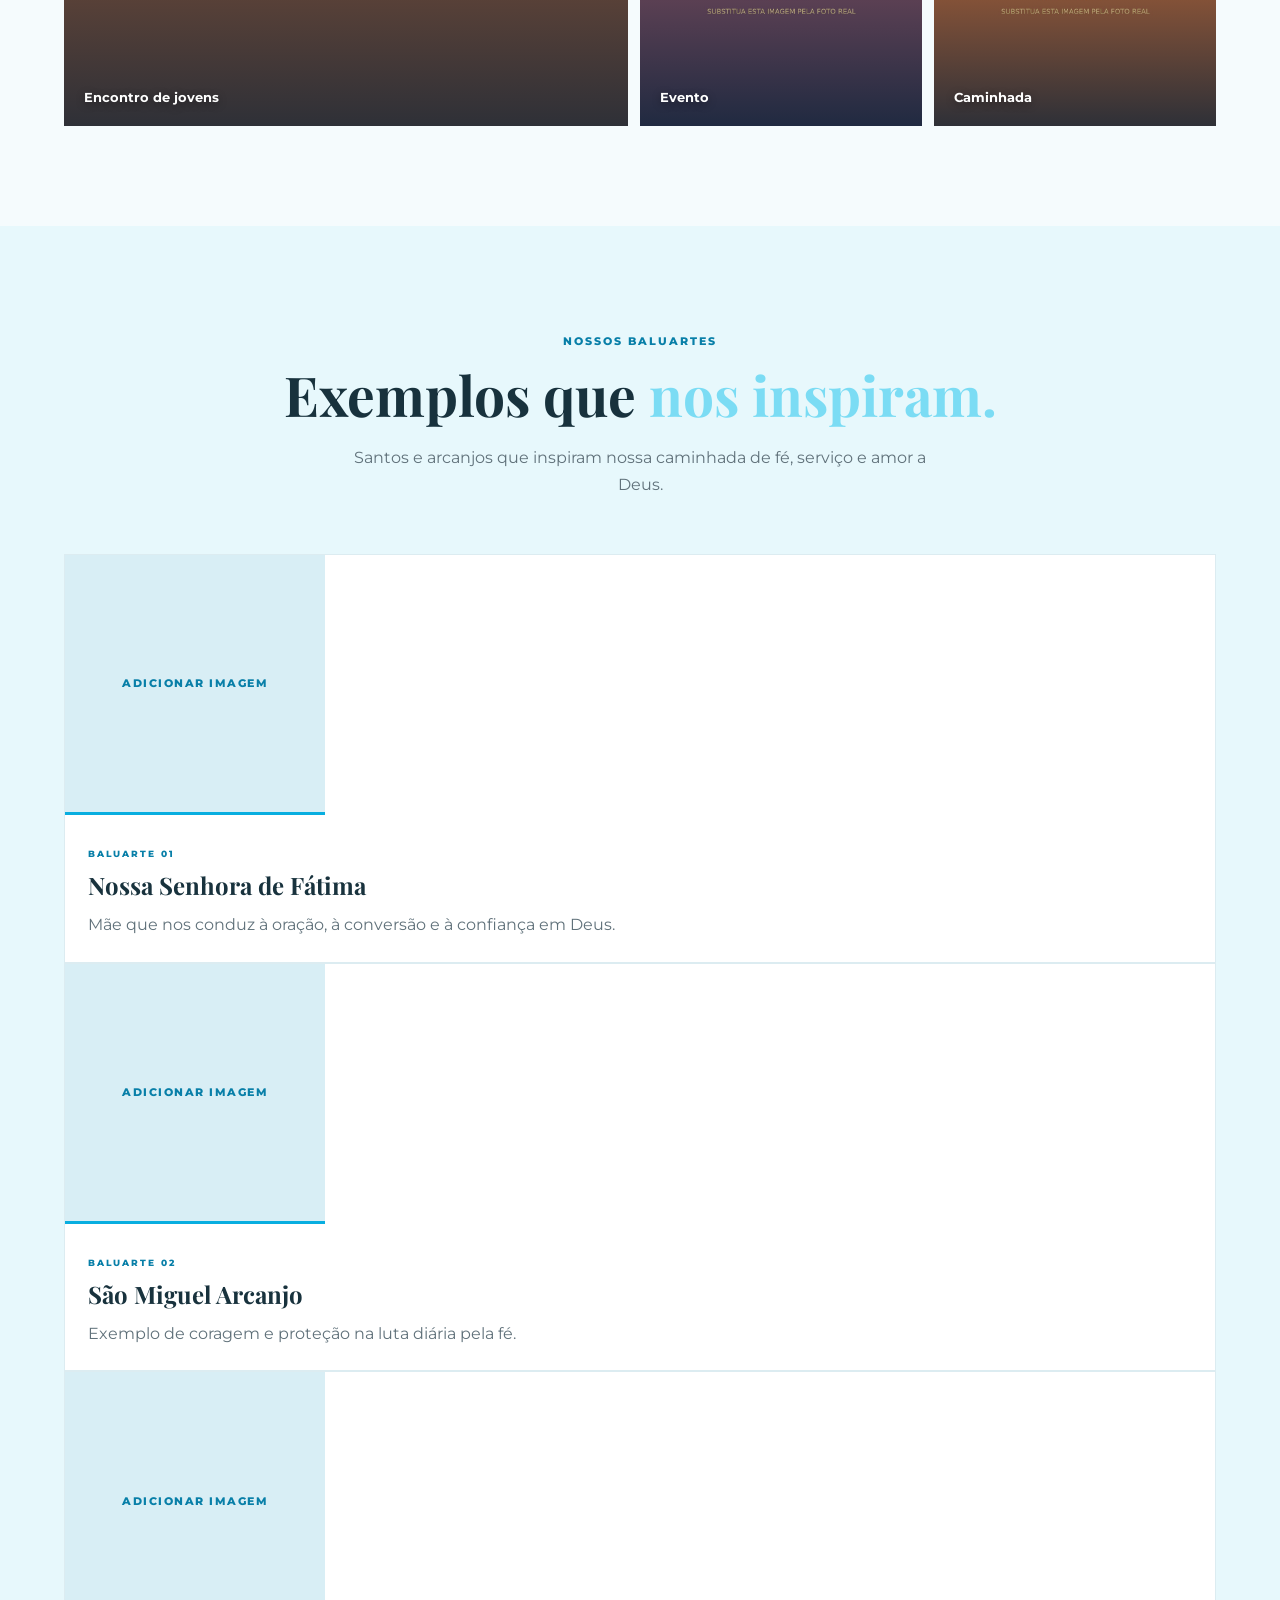
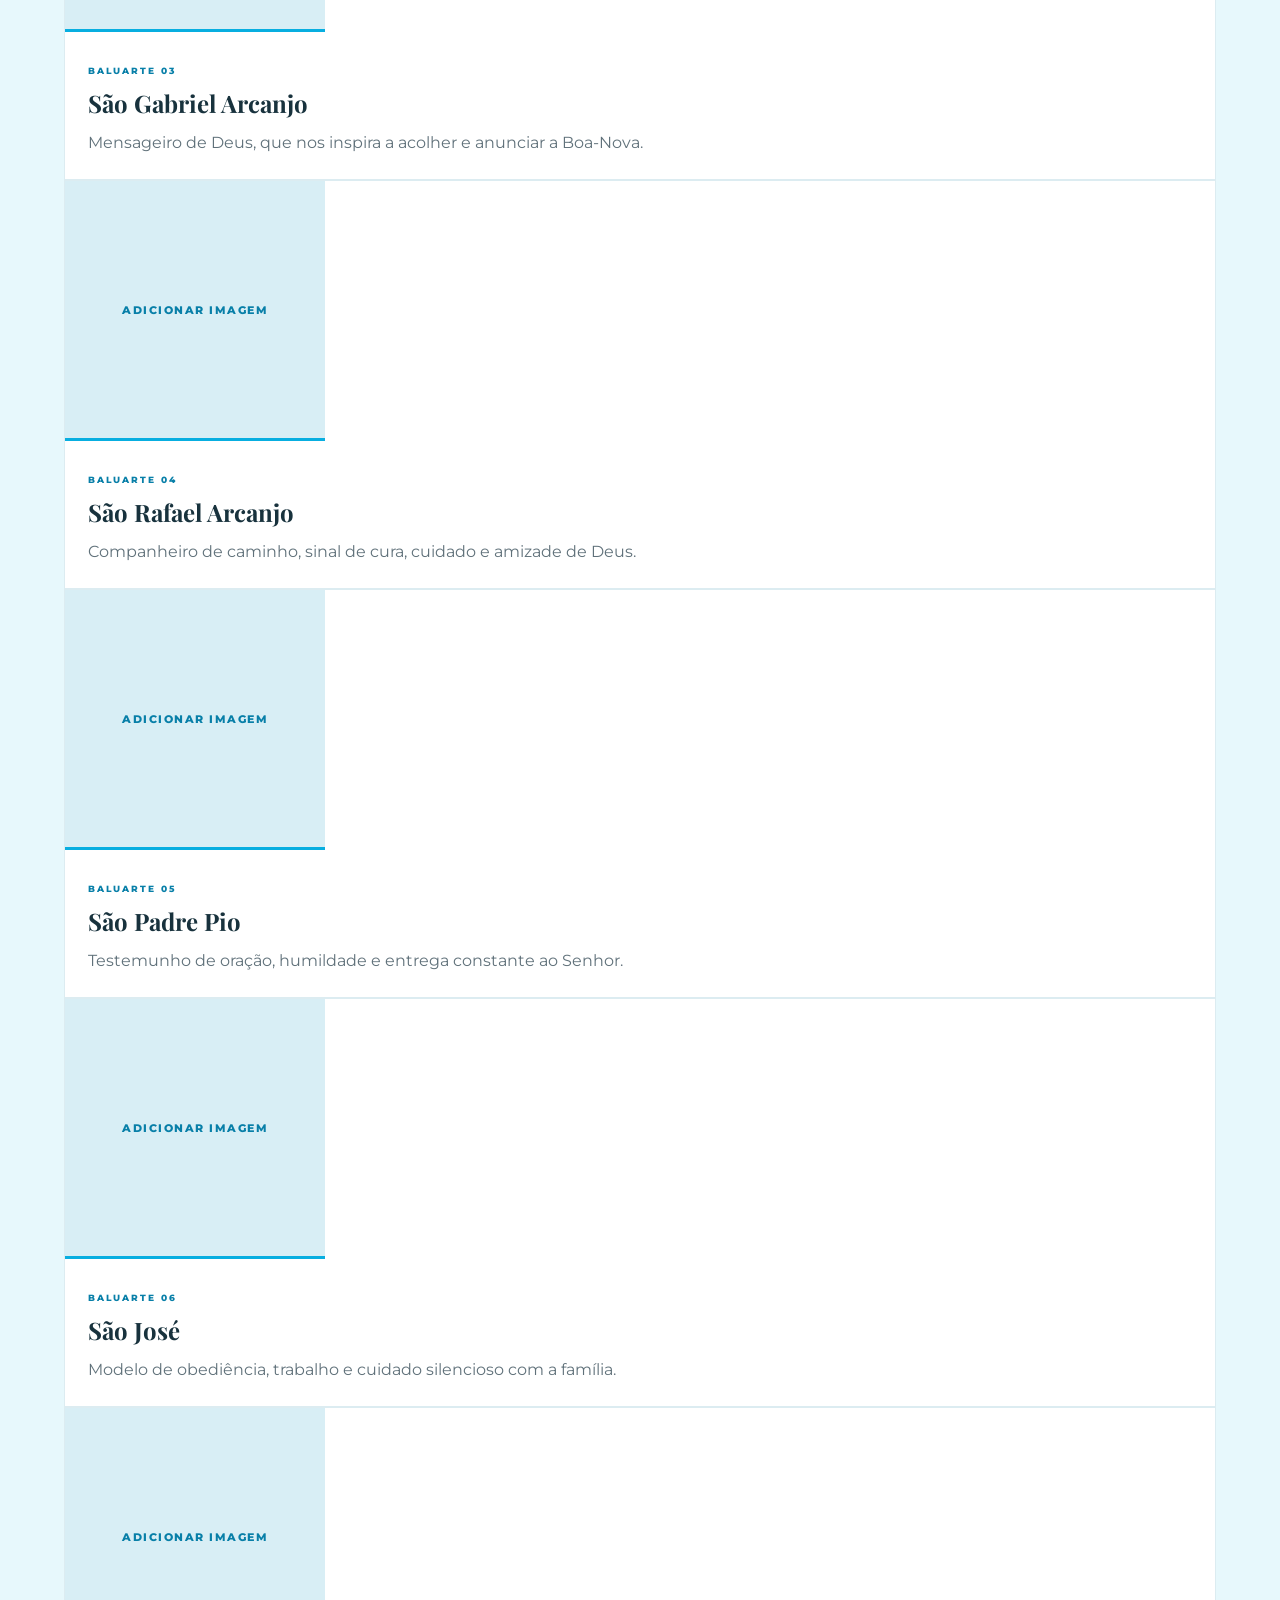
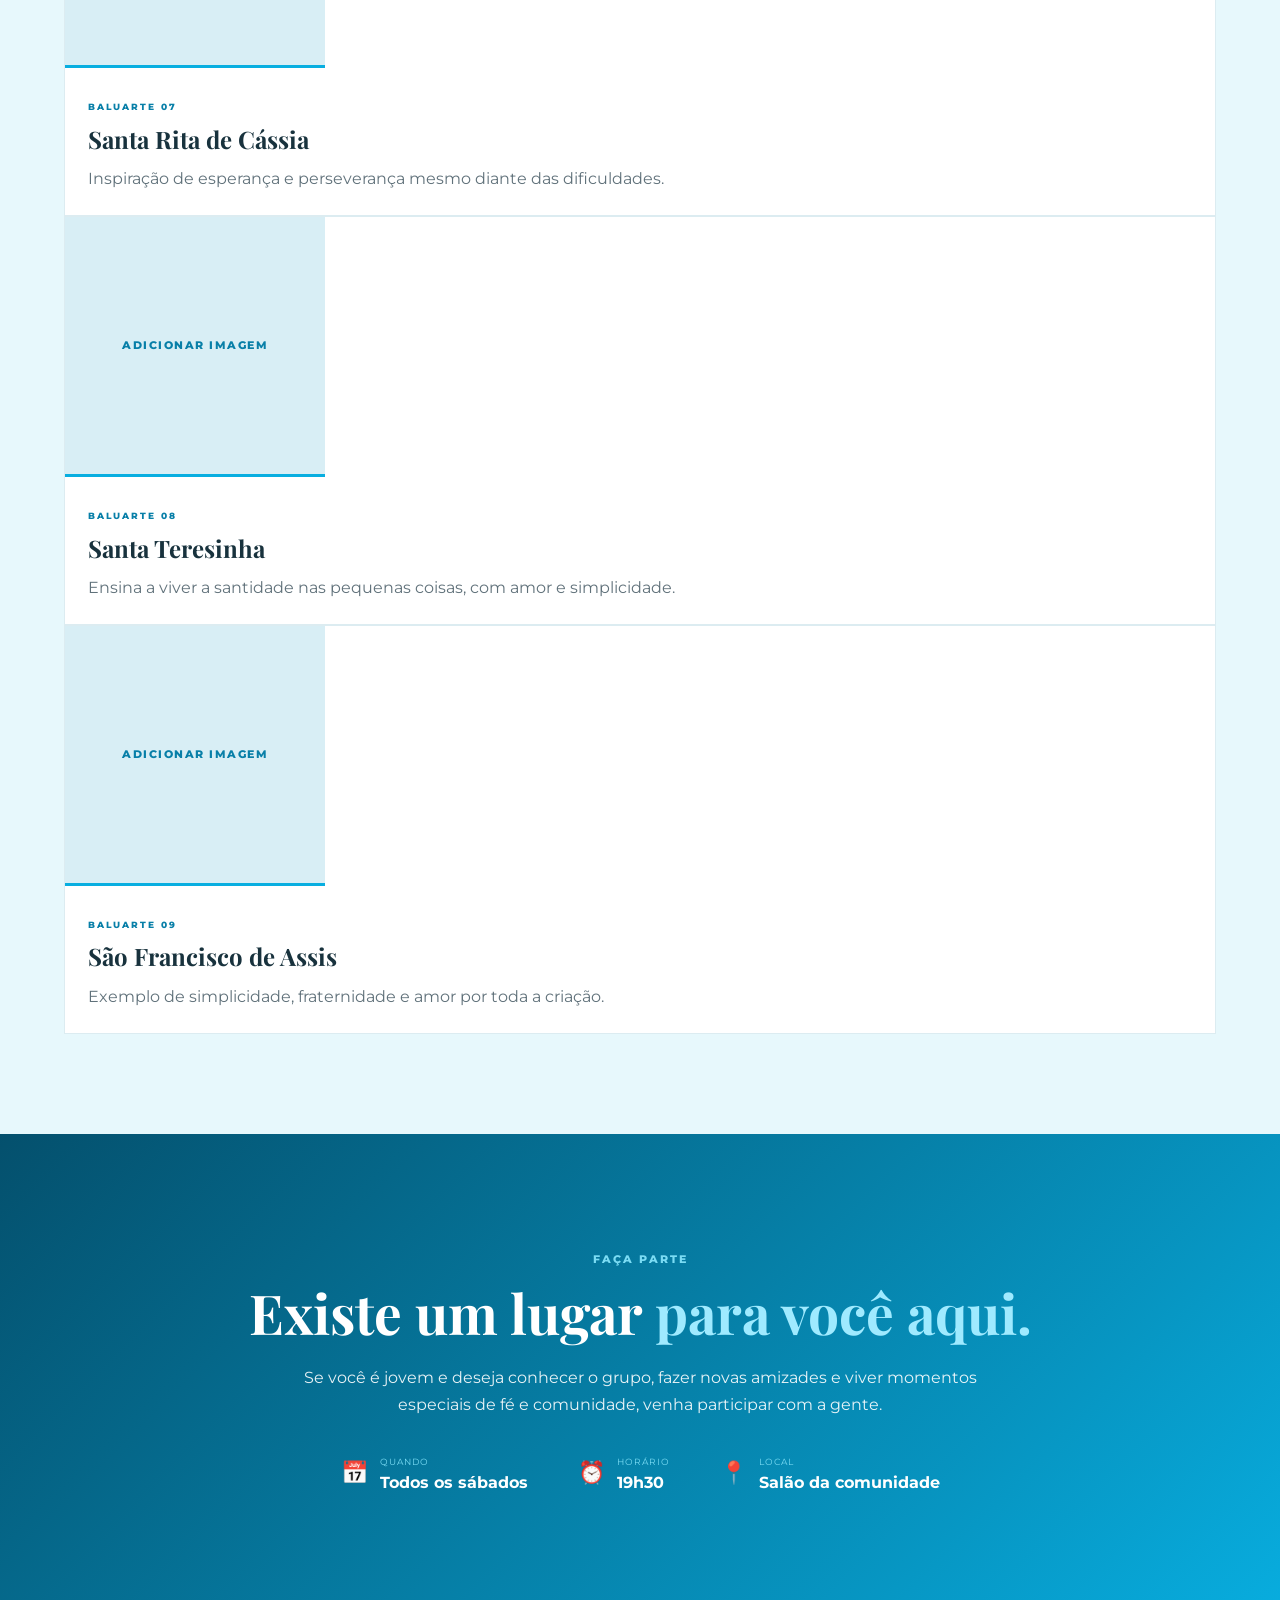
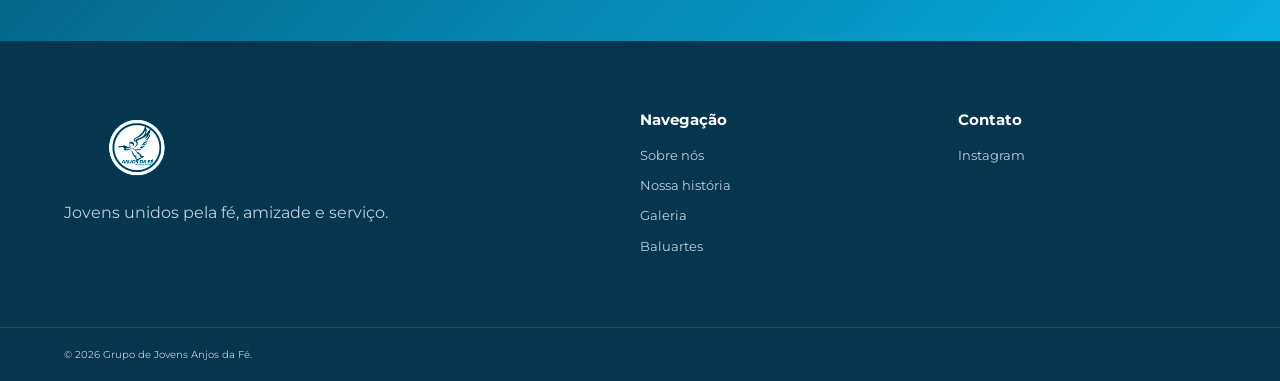
==== commit 6709369c: "Corrige conflitos de merge no HTML" ====
--- a/index.html
+++ b/index.html
@@ -1,481 +1,391 @@
-<!DOCTYPE html>
-<html lang="pt-BR">
-<head>
-    <meta charset="UTF-8">
-    <meta name="viewport" content="width=device-width, initial-scale=1.0">
-    <meta name="description" content="Conheça a história, a caminhada e os momentos do Grupo de Jovens Anjos da Fé.">
-    <title>Anjos da Fé | Grupo de Jovens</title>
-
-    <link rel="preconnect" href="https://fonts.googleapis.com">
-    <link rel="preconnect" href="https://fonts.gstatic.com" crossorigin>
-    <link href="https://fonts.googleapis.com/css2?family=Montserrat:wght@400;500;600;700;800&family=Playfair+Display:wght@500;600;700&display=swap" rel="stylesheet">
-    <link rel="stylesheet" href="style.css">
-</head>
-<body>
-
-<header class="cabecalho" id="cabecalho">
-    <div class="container navegacao">
-        <a href="#inicio" class="logo" aria-label="Anjos da Fé - início">
-            <img class="logo-branca" src="img/logo-branca.png" alt="Anjos da Fé">
-            <img class="logo-azul" src="img/logo-azul.png" alt="Anjos da Fé">
-        </a>
-
-        <nav class="menu" id="menu" aria-label="Navegação principal">
-            <a href="#inicio">Início</a>
-            <a href="#sobre">Sobre nós</a>
-            <a href="#historia">Nossa história</a>
-            <a href="#atividades">Atividades</a>
-            <a href="#galeria">Galeria</a>
-            <a href="#baluartes">Baluartes</a>
-            <a href="#participar" class="botao-menu">Participe</a>
-        </nav>
-
-        <button class="botao-mobile" id="botao-menu" type="button" aria-label="Abrir menu" aria-expanded="false" aria-controls="menu">☰</button>
-    </div>
-</header>
-
-<main>
-    <!-- Início -->
-    <section class="hero" id="inicio">
-        <div class="container conteudo-hero">
-<<<<<<< HEAD
-            <span class="etiqueta-hero">Juventude • Fé • Comunidade</span>
-            <h1>Quem como Deus? <span>Ninguém como Deus!!</span></h1>
-            <p>Uma história de amizade, oração, serviço e fé que começou em 2007 e continua sendo escrita por muitas vidas.</p>
-            <div class="botoes-hero">
-                <a href="#historia" class="botao botao-principal">Conheça nossa história</a>
-=======
-            <span class="etiqueta-hero">✦ Juventude • Fé • Comunidade</span>
-            <h1>Jovens que caminham <span>juntos na fé.</span></h1>
-            <p>Uma história de amizade, oração, serviço e fé que começou em 2007 e continua sendo escrita por muitas vidas.</p>
-            <div class="botoes-hero">
-                <a href="#historia" class="botao botao-principal">Conheça nossa história</a>
-                <a href="#participar" class="botao botao-contorno">Quero participar</a>
->>>>>>> fedba21809a98b10270180747e550394f3a42468
+<!DOCTYPE html>
+<html lang="pt-BR">
+<head>
+    <meta charset="UTF-8">
+    <meta name="viewport" content="width=device-width, initial-scale=1.0">
+    <meta name="description" content="Conheça a história, a caminhada e os momentos do Grupo de Jovens Anjos da Fé.">
+    <title>Anjos da Fé | Grupo de Jovens</title>
+
+    <link rel="preconnect" href="https://fonts.googleapis.com">
+    <link rel="preconnect" href="https://fonts.gstatic.com" crossorigin>
+    <link href="https://fonts.googleapis.com/css2?family=Montserrat:wght@400;500;600;700;800&family=Playfair+Display:wght@500;600;700&display=swap" rel="stylesheet">
+    <link rel="stylesheet" href="style.css">
+</head>
+<body>
+
+<header class="cabecalho" id="cabecalho">
+    <div class="container navegacao">
+        <a href="#inicio" class="logo" aria-label="Anjos da Fé - início">
+            <img class="logo-branca" src="img/logo-branca.png" alt="Anjos da Fé">
+            <img class="logo-azul" src="img/logo-azul.png" alt="Anjos da Fé">
+        </a>
+
+        <nav class="menu" id="menu" aria-label="Navegação principal">
+            <a href="#inicio">Início</a>
+            <a href="#sobre">Sobre nós</a>
+            <a href="#historia">Nossa história</a>
+            <a href="#atividades">Atividades</a>
+            <a href="#galeria">Galeria</a>
+            <a href="#baluartes">Baluartes</a>
+            <a href="#participar" class="botao-menu">Participe</a>
+        </nav>
+
+        <button class="botao-mobile" id="botao-menu" type="button" aria-label="Abrir menu" aria-expanded="false" aria-controls="menu">☰</button>
+    </div>
+</header>
+
+<main>
+    <!-- Início -->
+    <section class="hero" id="inicio">
+        <div class="container conteudo-hero">
+            <span class="etiqueta-hero">Juventude • Fé • Comunidade</span>
+            <h1>Quem como Deus? <span>Ninguém como Deus!!</span></h1>
+            <p>Uma história de amizade, oração, serviço e fé que começou em 2007 e continua sendo escrita por muitas vidas.</p>
+            <div class="botoes-hero">
+                <a href="#historia" class="botao botao-principal">Conheça nossa história</a>
+            </div>
+        </div>
+        <a href="#sobre" class="rolar" aria-label="Ir para a próxima seção">↓</a>
+    </section>
+
+    <!-- Introdução -->
+    <section class="introducao">
+        <div class="container grade-introducao">
+            <div>
+                <span class="rotulo-secao">Quem somos</span>
+                <h2>Um lugar para <span>pertencer.</span></h2>
+            </div>
+            <div>
+                <p class="texto-destaque">O Grupo nasceu de um sonho colocado no coração de Deus e da necessidade de unir os jovens para fortalecer e espalhar a fé.</p>
+                <p>Desde 03 de agosto de 2007, diferentes gerações ajudam a construir uma história marcada por fé, serviço, amizade, formação e novos recomeços.</p>
+            </div>
+        </div>
+    </section>
+
+    <!-- Sobre -->
+    <section class="secao sobre" id="sobre">
+        <div class="container">
+            <header class="cabecalho-secao">
+                <div>
+                    <span class="rotulo-secao">Sobre o grupo</span>
+                    <h2>Mais que encontros. <span>Uma comunidade.</span></h2>
+                </div>
+                <p>O Anjos da Fé reúne jovens para viver a fé em comunidade, fortalecer vínculos, receber formação e colocar o chamado cristão em prática.</p>
+            </header>
+
+            <div class="grade-sobre">
+                <article class="cartao-sobre">
+                    <div class="icone" aria-hidden="true">♡</div>
+                    <h3>Acolhimento</h3>
+                    <p>Um espaço para chegar, conhecer pessoas e se sentir parte da comunidade.</p>
+                </article>
+                <article class="cartao-sobre destaque">
+                    <div class="icone" aria-hidden="true">✦</div>
+                    <h3>Espiritualidade</h3>
+                    <p>Momentos de oração, reflexão e formação para fortalecer a caminhada de fé.</p>
+                </article>
+                <article class="cartao-sobre">
+                    <div class="icone" aria-hidden="true">♡</div>
+                    <h3>Amizade</h3>
+                    <p>Laços que ultrapassam os encontros e ajudam a construir uma verdadeira família.</p>
+                </article>
+            </div>
+        </div>
+    </section>
+
+    <!-- História -->
+    <section class="secao historia" id="historia">
+        <div class="container">
+            <header class="cabecalho-secao centralizado historia-cabecalho">
+                <span class="rotulo-secao">Nossa história</span>
+                <h2>Uma história de <span>fé, pessoas e recomeços.</span></h2>
+                <p>Conheça a caminhada do Anjos da Fé desde sua origem até os diferentes momentos que ajudaram a construir a identidade do grupo.</p>
+            </header>
+
+            <article class="historia-introducao">
+                <h3>Como tudo começou</h3>
+                <p>O Grupo de Jovens nasceu de um sonho que já estava no coração de Deus muito antes de se tornar realidade. Sua história começou a partir dos vicentinos, por iniciativa do Sr. Vicente, que percebeu a importância de reunir os jovens para propagar e fortalecer a fé.
+
+                Assim, no dia 3 de agosto de 2007, surgiu o grupo Anjos da Fé, cuja primeira reunião de formação contou com a participação de cinco jovens.</p>
+                <p>Os vicentinos tiveram um papel fundamental na formação do grupo. No início, os filhos dos fiéis também começaram a participar e, pouco tempo depois da primeira reunião, foi realizada a formação oficial dos coordenadores. Elisa, Adan e Vanessa foram os primeiros a assumir essa missão.
+
+                A partir daquele momento, o grupo começou a crescer e a se aproximar da Pastoral da Juventude da paróquia, atualmente chamada de Missão Jovem, à qual o Anjos da Fé pertence até os dias de hoje.</p>
+            </article>
+
+            <div class="linha-do-tempo" aria-label="Linha do tempo da história do Anjos da Fé">
+                <article class="item-tempo">
+                    <time class="data-tempo" datetime="2007-08-03">03 AGO 2007</time>
+                    <div class="conteudo-tempo">
+                        <h3>Primeira reunião de formação</h3>
+                        <p>O nome “Anjos da Fé” surge e a primeira reunião de formação reúne cinco jovens.</p>
+                    </div>
+                </article>
+
+                <article class="item-tempo">
+                    <time class="data-tempo" datetime="2007">2007</time>
+                    <div class="conteudo-tempo">
+                        <h3>Primeira formação de coordenadores</h3>
+                        <p>Elisa, Adan e Vanessa assumem a primeira coordenação e ajudam a dar os primeiros passos do grupo.</p>
+                    </div>
+                </article>
+
+                <article class="item-tempo">
+                    <span class="data-tempo">CAMINHADA</span>
+                    <div class="conteudo-tempo">
+                        <h3>Aproximação com a juventude paroquial</h3>
+                        <p>O grupo começa a se aproximar da Pastoral da Juventude da paróquia, atualmente Missão Jovem, à qual pertence até hoje.</p>
+                    </div>
+                </article>
+
+                <article class="item-tempo">
+                    <span class="data-tempo">AO LONGO DOS ANOS</span>
+                    <div class="conteudo-tempo">
+                        <h3>Altos, baixos e novos recomeços</h3>
+                        <p>Houve dias em que a capela lotava e outros em que poucos jovens estavam presentes. O grupo continuou sustentado por coragem, doação e novos jovens.</p>
+                    </div>
+                </article>
+
+                <article class="item-tempo">
+                    <span class="data-tempo">MARCOS</span>
+                    <div class="conteudo-tempo">
+                        <h3>“Quem como Deus?”, logo e retiro</h3>
+                        <p>O grito “Quem como Deus?”, criado nas Olimpíadas, marcou a história. A logo foi criada por Harrison e o grupo teve a oportunidade de proporcionar um retiro para os jovens do bairro.</p>
+                    </div>
+                </article>
+
+                <article class="item-tempo">
+                    <time class="data-tempo" datetime="2025-08-03">03 AGO 2025</time>
+                    <div class="conteudo-tempo">
+                        <h3>18 anos de Anjos da Fé</h3>
+                        <p>Celebramos a fé, a união e cada pessoa que deu seu “sim”, serviu, cresceu e ajudou a manter esta história viva.</p>
+                    </div>
+                </article>
+            </div>
+
+            <section class="memorias-historia" aria-labelledby="titulo-memorias">
+                <header class="cabecalho-secao centralizado">
+                    <span class="rotulo-secao">Momentos marcantes</span>
+                    <h2 id="titulo-memorias">Memórias que nos fizeram <span>família.</span></h2>
+                    <p>Mais do que eventos, experiências compartilhadas por jovens que caminham juntos na fé.</p>
+                </header>
+
+                <div class="grade-memorias">
+                    <article class="cartao-memoria"><span>01</span><h3>Paixão de Cristo</h3><p>Encenações que ajudaram a comunidade a viver com mais profundidade a Semana Santa.</p></article>
+                    <article class="cartao-memoria"><span>02</span><h3>Confraternizações</h3><p>Noites da pizza, macarronadas e o Angel Fest reuniram gerações em momentos de alegria.</p></article>
+                    <article class="cartao-memoria"><span>03</span><h3>Semana dos Anjos</h3><p>Encontros nas casas, criando proximidade, acolhimento e novos vínculos entre os jovens.</p></article>
+                    <article class="cartao-memoria"><span>04</span><h3>Oração e convivência</h3><p>Adoração, vôlei e bolinho de chuva: momentos simples que se tornaram lembranças especiais.</p></article>
+                </div>
+            </section>
+
+            <div class="historias-pessoas">
+                <header class="cabecalho-secao centralizado">
+                    <span class="rotulo-secao">Vidas transformadas</span>
+                    <h2>Pessoas que também <span>fazem parte da história.</span></h2>
+                </header>
+
+                <div class="grade-relatos">
+                    <article class="relato-historia">
+                        <span class="numero-relato"></span>
+                        <h3>Lucimara</h3>
+                        <p>Lucimara, com 15 anos, após receber o sacramento do Crisma, pode conhecer o amor e os sonhos de Deus para a sua vida através do grupo em 2008. Fez parte da coordenação do Anjos, junto com a Vandressa, o que ajudou ela a aprender e se desenvolver em sua vida profissional na faculdade e nos primeiros passos da maternidade. Hoje, casada, mãe de 6 filhos.</p>
+                    </article>
+
+                    <article class="relato-historia">
+                        <span class="numero-relato"></span>
+                        <h3>Yan</h3>
+                        <p>Yan teve seu primeiro contato com o grupo em 2011, já tinha recebido diversos convites. Após um retiro de Crisma, ele pôde experimentar o amor de Deus e decidiu seguir seu caminho com Cristo. Depois, através de um convite de um amigo, encontrou no grupo pessoas dispostas a viver o propósito de Deus. Foi coordenador do grupo e hoje é casado e tem 3 filhos.</p>
+                    </article>
+                </div>
+            </div>
+
+            <article class="coordenacoes-historia">
+                <div>
+                    <span class="rotulo-secao">Coordenações</span>
+                    <h3>Muitas pessoas, um mesmo chamado.</h3>
+                </div>
+                <div>
+                    <p>O grupo passou por muitas coordenações ao longo da história:</p>
+                    <p class="nomes-coordenadores">Elisa · Adan · Vanessa · Yan · Harrison · Luan · Jaque · Mariana · Lucas · Bruno · Rafael · Sérgio · Ana · Luany · Guilherme · Ana Paula · Giovani</p>
+                    <p>Muitas tiveram renovações e muitas foram concluídas em apenas uma coordenação, mas todas na certeza de que tudo estava nos planos de Deus para o grupo, usando cada uma dessas pessoas para espalhar e viver o chamado de ser Anjos da Fé.</p>
+                </div>
+            </article>
+
+            <blockquote class="frase-historia">
+                <p>“Ser Anjo da Fé é mais do que participar de um grupo: é viver um chamado e ser presença de Deus onde estivermos.”</p>
+                <cite>Uma vez Anjos, o coração será sempre Anjos.</cite>
+            </blockquote>
+        </div>
+    </section>
+
+    <!-- Atividades -->
+    <section class="secao atividades" id="atividades">
+        <div class="container">
+            <header class="cabecalho-secao centralizado">
+                <span class="rotulo-secao">O que fazemos</span>
+                <h2>Fé que também é <span>vivida.</span></h2>
+                <p>Nossos encontros são momentos de convivência, formação, espiritualidade e serviço.</p>
+            </header>
+
+            <div class="grade-atividades">
+                <article class="cartao-atividade"><span></span><div class="icone" aria-hidden="true">♡</div><h3>Oração</h3><p>Momentos dedicados à oração, reflexão e espiritualidade.</p></article>
+                <article class="cartao-atividade"><span></span><div class="icone" aria-hidden="true">✦</div><h3>Encontros</h3><p>Reuniões com dinâmicas, conversas, partilhas e formação.</p></article>
+                <article class="cartao-atividade"><span></span><div class="icone" aria-hidden="true">♧</div><h3>Serviço</h3><p>Ações e iniciativas voltadas para ajudar a comunidade.</p></article>
+                <article class="cartao-atividade"><span></span><div class="icone" aria-hidden="true">★</div><h3>Retiros e eventos</h3><p>Experiências especiais que fortalecem nossa união e espiritualidade.</p></article>
+            </div>
+        </div>
+    </section>
+
+    <!-- Galeria -->
+    <section class="secao galeria-secao" id="galeria">
+        <div class="container">
+            <header class="cabecalho-secao centralizado">
+                <span class="rotulo-secao">Nossos momentos</span>
+                <h2>Memórias que <span>ficam.</span></h2>
+                <p>Alguns momentos que fazem parte da caminhada do Anjos da Fé.</p>
+            </header>
+
+            <div class="galeria">
+                <button class="item-galeria grande" type="button" data-imagem="img/encontro-1.jpg" data-legenda="Encontro de jovens">
+                    <img src="img/encontro-1.jpg" alt="Jovens reunidos em um encontro" loading="lazy">
+                    <span>Encontro de jovens</span>
+                </button>
+                <button class="item-galeria" type="button" data-imagem="img/encontro-2.jpg" data-legenda="Momento de oração">
+                    <img src="img/encontro-2.jpg" alt="Jovens durante um momento de oração" loading="lazy">
+                    <span>Momento de oração</span>
+                </button>
+                <button class="item-galeria" type="button" data-imagem="img/encontro-3.jpg" data-legenda="Confraternização">
+                    <img src="img/encontro-3.jpg" alt="Confraternização do grupo" loading="lazy">
+                    <span>Confraternização</span>
+                </button>
+                <button class="item-galeria" type="button" data-imagem="img/encontro-4.jpg" data-legenda="Evento do grupo">
+                    <img src="img/encontro-4.jpg" alt="Evento do grupo" loading="lazy">
+                    <span>Evento</span>
+                </button>
+                <button class="item-galeria" type="button" data-imagem="img/encontro-1.jpg" data-legenda="Momento da caminhada">
+                    <img src="img/encontro-1.jpg" alt="Momento da caminhada do grupo" loading="lazy">
+                    <span>Caminhada</span>
+                </button>
+            </div>
+        </div>
+    </section>
+
+    <!-- Baluartes -->
+    <section class="secao baluartes" id="baluartes">
+        <div class="container">
+            <header class="cabecalho-secao centralizado">
+                <span class="rotulo-secao">Nossos baluartes</span>
+                <h2>Exemplos que <span>nos inspiram.</span></h2>
+                <p>Santos e arcanjos que inspiram nossa caminhada de fé, serviço e amor a Deus.</p>
+            </header>
+
+            <div class="grade-baluartes">
+                <article class="cartao-baluarte">
+                    <div class="imagem-baluarte" role="img" aria-label="Espaço para a imagem de Nossa Senhora de Fátima">
+                        <!-- Troque este bloco por uma tag img quando tiver a imagem. -->
+                        <span class="placeholder-imagem" aria-hidden="true">Adicionar imagem</span>
+                    </div>
+                    <div class="conteudo-baluarte">
+                        <span class="numero-baluarte">Baluarte 01</span>
+                        <h3>Nossa Senhora de Fátima</h3>
+                        <p>Mãe que nos conduz à oração, à conversão e à confiança em Deus.</p>
+                    </div>
+                </article>
+
+                <article class="cartao-baluarte">
+                    <div class="imagem-baluarte" role="img" aria-label="Espaço para a imagem de São Miguel Arcanjo"><span class="placeholder-imagem" aria-hidden="true">Adicionar imagem</span></div>
+                    <div class="conteudo-baluarte"><span class="numero-baluarte">Baluarte 02</span><h3>São Miguel Arcanjo</h3><p>Exemplo de coragem e proteção na luta diária pela fé.</p></div>
+                </article>
+
+                <article class="cartao-baluarte">
+                    <div class="imagem-baluarte" role="img" aria-label="Espaço para a imagem de São Gabriel Arcanjo"><span class="placeholder-imagem" aria-hidden="true">Adicionar imagem</span></div>
+                    <div class="conteudo-baluarte"><span class="numero-baluarte">Baluarte 03</span><h3>São Gabriel Arcanjo</h3><p>Mensageiro de Deus, que nos inspira a acolher e anunciar a Boa-Nova.</p></div>
+                </article>
+
+                <article class="cartao-baluarte">
+                    <div class="imagem-baluarte" role="img" aria-label="Espaço para a imagem de São Rafael Arcanjo"><span class="placeholder-imagem" aria-hidden="true">Adicionar imagem</span></div>
+                    <div class="conteudo-baluarte"><span class="numero-baluarte">Baluarte 04</span><h3>São Rafael Arcanjo</h3><p>Companheiro de caminho, sinal de cura, cuidado e amizade de Deus.</p></div>
+                </article>
+
+                <article class="cartao-baluarte">
+                    <div class="imagem-baluarte" role="img" aria-label="Espaço para a imagem de São Padre Pio"><span class="placeholder-imagem" aria-hidden="true">Adicionar imagem</span></div>
+                    <div class="conteudo-baluarte"><span class="numero-baluarte">Baluarte 05</span><h3>São Padre Pio</h3><p>Testemunho de oração, humildade e entrega constante ao Senhor.</p></div>
+                </article>
+
+                <article class="cartao-baluarte">
+                    <div class="imagem-baluarte" role="img" aria-label="Espaço para a imagem de São José"><span class="placeholder-imagem" aria-hidden="true">Adicionar imagem</span></div>
+                    <div class="conteudo-baluarte"><span class="numero-baluarte">Baluarte 06</span><h3>São José</h3><p>Modelo de obediência, trabalho e cuidado silencioso com a família.</p></div>
+                </article>
+
+                <article class="cartao-baluarte">
+                    <div class="imagem-baluarte" role="img" aria-label="Espaço para a imagem de Santa Rita de Cássia"><span class="placeholder-imagem" aria-hidden="true">Adicionar imagem</span></div>
+                    <div class="conteudo-baluarte"><span class="numero-baluarte">Baluarte 07</span><h3>Santa Rita de Cássia</h3><p>Inspiração de esperança e perseverança mesmo diante das dificuldades.</p></div>
+                </article>
+
+                <article class="cartao-baluarte">
+                    <div class="imagem-baluarte" role="img" aria-label="Espaço para a imagem de Santa Teresinha"><span class="placeholder-imagem" aria-hidden="true">Adicionar imagem</span></div>
+                    <div class="conteudo-baluarte"><span class="numero-baluarte">Baluarte 08</span><h3>Santa Teresinha</h3><p>Ensina a viver a santidade nas pequenas coisas, com amor e simplicidade.</p></div>
+                </article>
+
+                <article class="cartao-baluarte">
+                    <div class="imagem-baluarte" role="img" aria-label="Espaço para a imagem de São Francisco de Assis"><span class="placeholder-imagem" aria-hidden="true">Adicionar imagem</span></div>
+                    <div class="conteudo-baluarte"><span class="numero-baluarte">Baluarte 09</span><h3>São Francisco de Assis</h3><p>Exemplo de simplicidade, fraternidade e amor por toda a criação.</p></div>
+                </article>
             </div>
-        </div>
-        <a href="#sobre" class="rolar" aria-label="Ir para a próxima seção">↓</a>
-    </section>
-
-    <!-- Introdução -->
-    <section class="introducao">
-        <div class="container grade-introducao">
-            <div>
-                <span class="rotulo-secao">Quem somos</span>
-                <h2>Um lugar para <span>pertencer.</span></h2>
-            </div>
-            <div>
-<<<<<<< HEAD
-                <p class="texto-destaque">O Grupo nasceu de um sonho colocado no coração de Deus e da necessidade de unir os jovens para fortalecer e espalhar a fé.</p>
-=======
-                <p class="texto-destaque">O Grupo de Jovens Anjos da Fé nasceu de um sonho colocado no coração de Deus e da necessidade de unir os jovens para fortalecer e espalhar a fé.</p>
->>>>>>> fedba21809a98b10270180747e550394f3a42468
-                <p>Desde 03 de agosto de 2007, diferentes gerações ajudam a construir uma história marcada por fé, serviço, amizade, formação e novos recomeços.</p>
-            </div>
-        </div>
-    </section>
-
-    <!-- Sobre -->
-    <section class="secao sobre" id="sobre">
-        <div class="container">
-            <header class="cabecalho-secao">
-                <div>
-                    <span class="rotulo-secao">Sobre o grupo</span>
-                    <h2>Mais que encontros. <span>Uma comunidade.</span></h2>
-                </div>
-                <p>O Anjos da Fé reúne jovens para viver a fé em comunidade, fortalecer vínculos, receber formação e colocar o chamado cristão em prática.</p>
-            </header>
-
-            <div class="grade-sobre">
-                <article class="cartao-sobre">
-                    <div class="icone" aria-hidden="true">♡</div>
-                    <h3>Acolhimento</h3>
-                    <p>Um espaço para chegar, conhecer pessoas e se sentir parte da comunidade.</p>
-                </article>
-                <article class="cartao-sobre destaque">
-                    <div class="icone" aria-hidden="true">✦</div>
-                    <h3>Espiritualidade</h3>
-                    <p>Momentos de oração, reflexão e formação para fortalecer a caminhada de fé.</p>
-                </article>
-                <article class="cartao-sobre">
-                    <div class="icone" aria-hidden="true">♡</div>
-                    <h3>Amizade</h3>
-                    <p>Laços que ultrapassam os encontros e ajudam a construir uma verdadeira família.</p>
-                </article>
-            </div>
-        </div>
-    </section>
-
-    <!-- História -->
-    <section class="secao historia" id="historia">
-        <div class="container">
-            <header class="cabecalho-secao centralizado historia-cabecalho">
-                <span class="rotulo-secao">Nossa história</span>
-                <h2>Uma história de <span>fé, pessoas e recomeços.</span></h2>
-                <p>Conheça a caminhada do Anjos da Fé desde sua origem até os diferentes momentos que ajudaram a construir a identidade do grupo.</p>
-            </header>
-
-            <article class="historia-introducao">
-                <h3>Como tudo começou</h3>
-<<<<<<< HEAD
-                <p>O Grupo de Jovens nasceu de um sonho que já estava no coração de Deus muito antes de se tornar realidade. Sua história começou a partir dos vicentinos, por iniciativa do Sr. Vicente, que percebeu a importância de reunir os jovens para propagar e fortalecer a fé.
-
-                Assim, no dia 3 de agosto de 2007, surgiu o grupo Anjos da Fé, cuja primeira reunião de formação contou com a participação de cinco jovens.</p>
-                <p>Os vicentinos tiveram um papel fundamental na formação do grupo. No início, os filhos dos fiéis também começaram a participar e, pouco tempo depois da primeira reunião, foi realizada a formação oficial dos coordenadores. Elisa, Adan e Vanessa foram os primeiros a assumir essa missão.
-
-                A partir daquele momento, o grupo começou a crescer e a se aproximar da Pastoral da Juventude da paróquia, atualmente chamada de Missão Jovem, à qual o Anjos da Fé pertence até os dias de hoje.</p>
-=======
-                <p>O grupo de Jovens foi um sonho colocado no coração de Deus muito antes de ser concretizado, o grupo nasceu a partir dos vicentinos, em um pedido do Sr Vicente, onde ele viu a necessidade a partir da união de cada jovem que estava ali para espalhar e fortalecer a fé, com isso surgiu o nome “Anjos da fé” no dia 03 de agosto de 2007 onde aconteceu a primeira reunião de formação, reunindo cinco jovens.</p>
-                <p>Foi assim que os vicentinos participaram na formação do grupo, no início os filhos dos fiéis começaram a participar também. Após a primeira reunião, logo em seguida fizeram a formação oficial, a primeira formação de coordenadores, na época foram a Elisa, Adan e Vanessa, os primeiros coordenadores do grupo, com isso, as coisas começaram a caminhar, onde eles começaram a se aproximar da pastoral da juventude da paróquia, atualmente a missão jovem na qual o grupo pertence até os dias de hoje.</p>
->>>>>>> fedba21809a98b10270180747e550394f3a42468
-            </article>
-
-            <div class="linha-do-tempo" aria-label="Linha do tempo da história do Anjos da Fé">
-                <article class="item-tempo">
-                    <time class="data-tempo" datetime="2007-08-03">03 AGO 2007</time>
-                    <div class="conteudo-tempo">
-                        <h3>Primeira reunião de formação</h3>
-                        <p>O nome “Anjos da Fé” surge e a primeira reunião de formação reúne cinco jovens.</p>
-                    </div>
-                </article>
-
-                <article class="item-tempo">
-                    <time class="data-tempo" datetime="2007">2007</time>
-                    <div class="conteudo-tempo">
-                        <h3>Primeira formação de coordenadores</h3>
-                        <p>Elisa, Adan e Vanessa assumem a primeira coordenação e ajudam a dar os primeiros passos do grupo.</p>
-                    </div>
-                </article>
-
-                <article class="item-tempo">
-                    <span class="data-tempo">CAMINHADA</span>
-                    <div class="conteudo-tempo">
-                        <h3>Aproximação com a juventude paroquial</h3>
-                        <p>O grupo começa a se aproximar da Pastoral da Juventude da paróquia, atualmente Missão Jovem, à qual pertence até hoje.</p>
-                    </div>
-                </article>
-
-                <article class="item-tempo">
-                    <span class="data-tempo">AO LONGO DOS ANOS</span>
-                    <div class="conteudo-tempo">
-                        <h3>Altos, baixos e novos recomeços</h3>
-                        <p>Houve dias em que a capela lotava e outros em que poucos jovens estavam presentes. O grupo continuou sustentado por coragem, doação e novos jovens.</p>
-                    </div>
-                </article>
-
-                <article class="item-tempo">
-                    <span class="data-tempo">MARCOS</span>
-                    <div class="conteudo-tempo">
-                        <h3>“Quem como Deus?”, logo e retiro</h3>
-                        <p>O grito “Quem como Deus?”, criado nas Olimpíadas, marcou a história. A logo foi criada por Harrison e o grupo teve a oportunidade de proporcionar um retiro para os jovens do bairro.</p>
-                    </div>
-                </article>
-<<<<<<< HEAD
-
-                <article class="item-tempo">
-                    <time class="data-tempo" datetime="2025-08-03">03 AGO 2025</time>
-                    <div class="conteudo-tempo">
-                        <h3>18 anos de Anjos da Fé</h3>
-                        <p>Celebramos a fé, a união e cada pessoa que deu seu “sim”, serviu, cresceu e ajudou a manter esta história viva.</p>
-                    </div>
-                </article>
-            </div>
-
-            <section class="memorias-historia" aria-labelledby="titulo-memorias">
-                <header class="cabecalho-secao centralizado">
-                    <span class="rotulo-secao">Momentos marcantes</span>
-                    <h2 id="titulo-memorias">Memórias que nos fizeram <span>família.</span></h2>
-                    <p>Mais do que eventos, experiências compartilhadas por jovens que caminham juntos na fé.</p>
-                </header>
-
-                <div class="grade-memorias">
-                    <article class="cartao-memoria"><span>01</span><h3>Paixão de Cristo</h3><p>Encenações que ajudaram a comunidade a viver com mais profundidade a Semana Santa.</p></article>
-                    <article class="cartao-memoria"><span>02</span><h3>Confraternizações</h3><p>Noites da pizza, macarronadas e o Angel Fest reuniram gerações em momentos de alegria.</p></article>
-                    <article class="cartao-memoria"><span>03</span><h3>Semana dos Anjos</h3><p>Encontros nas casas, criando proximidade, acolhimento e novos vínculos entre os jovens.</p></article>
-                    <article class="cartao-memoria"><span>04</span><h3>Oração e convivência</h3><p>Adoração, vôlei e bolinho de chuva: momentos simples que se tornaram lembranças especiais.</p></article>
-                </div>
-            </section>
-
-=======
-            </div>
-
->>>>>>> fedba21809a98b10270180747e550394f3a42468
-            <div class="historias-pessoas">
-                <header class="cabecalho-secao centralizado">
-                    <span class="rotulo-secao">Vidas transformadas</span>
-                    <h2>Pessoas que também <span>fazem parte da história.</span></h2>
-                </header>
-
-                <div class="grade-relatos">
-                    <article class="relato-historia">
-<<<<<<< HEAD
-                        <span class="numero-relato"></span>
-=======
-                        <span class="numero-relato">01</span>
-                        <span class="ano-relato">2008</span>
->>>>>>> fedba21809a98b10270180747e550394f3a42468
-                        <h3>Lucimara</h3>
-                        <p>Lucimara, com 15 anos, após receber o sacramento do Crisma, pode conhecer o amor e os sonhos de Deus para a sua vida através do grupo em 2008. Fez parte da coordenação do Anjos, junto com a Vandressa, o que ajudou ela a aprender e se desenvolver em sua vida profissional na faculdade e nos primeiros passos da maternidade. Hoje, casada, mãe de 6 filhos.</p>
-                    </article>
-
-                    <article class="relato-historia">
-<<<<<<< HEAD
-                        <span class="numero-relato"></span>
-=======
-                        <span class="numero-relato">02</span>
-                        <span class="ano-relato">2011</span>
->>>>>>> fedba21809a98b10270180747e550394f3a42468
-                        <h3>Yan</h3>
-                        <p>Yan teve seu primeiro contato com o grupo em 2011, já tinha recebido diversos convites. Após um retiro de Crisma, ele pôde experimentar o amor de Deus e decidiu seguir seu caminho com Cristo. Depois, através de um convite de um amigo, encontrou no grupo pessoas dispostas a viver o propósito de Deus. Foi coordenador do grupo e hoje é casado e tem 3 filhos.</p>
-                    </article>
-                </div>
-            </div>
-
-            <article class="coordenacoes-historia">
-                <div>
-                    <span class="rotulo-secao">Coordenações</span>
-                    <h3>Muitas pessoas, um mesmo chamado.</h3>
-                </div>
-                <div>
-                    <p>O grupo passou por muitas coordenações ao longo da história:</p>
-<<<<<<< HEAD
-                    <p class="nomes-coordenadores">Elisa · Adan · Vanessa · Yan · Harrison · Luan · Jaque · Mariana · Lucas · Bruno · Rafael · Sérgio · Ana · Luany · Guilherme · Ana Paula · Giovani</p>
-                    <p>Muitas tiveram renovações e muitas foram concluídas em apenas uma coordenação, mas todas na certeza de que tudo estava nos planos de Deus para o grupo, usando cada uma dessas pessoas para espalhar e viver o chamado de ser Anjos da Fé.</p>
-                </div>
-            </article>
-
-            <blockquote class="frase-historia">
-                <p>“Ser Anjo da Fé é mais do que participar de um grupo: é viver um chamado e ser presença de Deus onde estivermos.”</p>
-                <cite>Uma vez Anjos, o coração será sempre Anjos.</cite>
-            </blockquote>
-=======
-                    <p class="nomes-coordenadores">Yan · Harrison · Luan · Jaque · Mariana · Lucas · Bruno · Rafael · Sérgio · Ana · Luany</p>
-                    <p>Muitas tiveram renovações e muitas foram concluídas em apenas uma coordenação, mas todas na certeza de que tudo estava nos planos de Deus para o grupo, usando cada uma dessas pessoas para espalhar e viver o chamado de ser Anjos da Fé.</p>
-                </div>
-            </article>
->>>>>>> fedba21809a98b10270180747e550394f3a42468
-        </div>
-    </section>
-
-    <!-- Atividades -->
-    <section class="secao atividades" id="atividades">
-        <div class="container">
-            <header class="cabecalho-secao centralizado">
-                <span class="rotulo-secao">O que fazemos</span>
-                <h2>Fé que também é <span>vivida.</span></h2>
-                <p>Nossos encontros são momentos de convivência, formação, espiritualidade e serviço.</p>
-            </header>
-
-            <div class="grade-atividades">
-<<<<<<< HEAD
-                <article class="cartao-atividade"><span></span><div class="icone" aria-hidden="true">♡</div><h3>Oração</h3><p>Momentos dedicados à oração, reflexão e espiritualidade.</p></article>
-                <article class="cartao-atividade"><span></span><div class="icone" aria-hidden="true">✦</div><h3>Encontros</h3><p>Reuniões com dinâmicas, conversas, partilhas e formação.</p></article>
-                <article class="cartao-atividade"><span></span><div class="icone" aria-hidden="true">♧</div><h3>Serviço</h3><p>Ações e iniciativas voltadas para ajudar a comunidade.</p></article>
-                <article class="cartao-atividade"><span></span><div class="icone" aria-hidden="true">★</div><h3>Retiros e eventos</h3><p>Experiências especiais que fortalecem nossa união e espiritualidade.</p></article>
-=======
-                <article class="cartao-atividade"><span>01</span><div class="icone" aria-hidden="true">♡</div><h3>Oração</h3><p>Momentos dedicados à oração, reflexão e espiritualidade.</p></article>
-                <article class="cartao-atividade"><span>02</span><div class="icone" aria-hidden="true">✦</div><h3>Encontros</h3><p>Reuniões com dinâmicas, conversas, partilhas e formação.</p></article>
-                <article class="cartao-atividade"><span>03</span><div class="icone" aria-hidden="true">♧</div><h3>Serviço</h3><p>Ações e iniciativas voltadas para ajudar a comunidade.</p></article>
-                <article class="cartao-atividade"><span>04</span><div class="icone" aria-hidden="true">★</div><h3>Retiros e eventos</h3><p>Experiências especiais que fortalecem nossa união e espiritualidade.</p></article>
->>>>>>> fedba21809a98b10270180747e550394f3a42468
-            </div>
-        </div>
-    </section>
-
-    <!-- Galeria -->
-    <section class="secao galeria-secao" id="galeria">
-        <div class="container">
-            <header class="cabecalho-secao centralizado">
-                <span class="rotulo-secao">Nossos momentos</span>
-                <h2>Memórias que <span>ficam.</span></h2>
-                <p>Alguns momentos que fazem parte da caminhada do Anjos da Fé.</p>
-            </header>
-
-            <div class="galeria">
-                <button class="item-galeria grande" type="button" data-imagem="img/encontro-1.jpg" data-legenda="Encontro de jovens">
-                    <img src="img/encontro-1.jpg" alt="Jovens reunidos em um encontro" loading="lazy">
-                    <span>Encontro de jovens</span>
-                </button>
-                <button class="item-galeria" type="button" data-imagem="img/encontro-2.jpg" data-legenda="Momento de oração">
-                    <img src="img/encontro-2.jpg" alt="Jovens durante um momento de oração" loading="lazy">
-                    <span>Momento de oração</span>
-                </button>
-                <button class="item-galeria" type="button" data-imagem="img/encontro-3.jpg" data-legenda="Confraternização">
-                    <img src="img/encontro-3.jpg" alt="Confraternização do grupo" loading="lazy">
-                    <span>Confraternização</span>
-                </button>
-                <button class="item-galeria" type="button" data-imagem="img/encontro-4.jpg" data-legenda="Evento do grupo">
-                    <img src="img/encontro-4.jpg" alt="Evento do grupo" loading="lazy">
-                    <span>Evento</span>
-                </button>
-                <button class="item-galeria" type="button" data-imagem="img/encontro-1.jpg" data-legenda="Momento da caminhada">
-                    <img src="img/encontro-1.jpg" alt="Momento da caminhada do grupo" loading="lazy">
-                    <span>Caminhada</span>
-                </button>
-            </div>
-        </div>
-    </section>
-
-    <!-- Baluartes -->
-    <section class="secao baluartes" id="baluartes">
-        <div class="container">
-            <header class="cabecalho-secao centralizado">
-                <span class="rotulo-secao">Nossos baluartes</span>
-                <h2>Exemplos que <span>nos inspiram.</span></h2>
-<<<<<<< HEAD
-                <p>Santos e arcanjos que inspiram nossa caminhada de fé, serviço e amor a Deus.</p>
-            </header>
-
-            <div class="grade-baluartes">
-                <article class="cartao-baluarte">
-                    <div class="imagem-baluarte">
-                        <img src="img/fatima.png" alt="Nossa Senhora de Fátima">
-                    </div>
-                    <div class="conteudo-baluarte"><span class="numero-baluarte">Baluarte 01</span><h3>Nossa Senhora de Fátima</h3><p>Mãe que nos conduz à oração, à conversão e à confiança em Deus.</p></div>
-                </article>
-
-                <article class="cartao-baluarte">
-                    <div class="imagem-baluarte">
-                        <img src="img/miguel.png" alt="São Miguel Arcanjo">
-                    </div>
-                    <div class="conteudo-baluarte"><span class="numero-baluarte">Baluarte 02</span><h3>São Miguel Arcanjo</h3><p>Exemplo de coragem e proteção na luta diária pela fé.</p></div>
-                </article>
-
-                <article class="cartao-baluarte">
-                    <div class="imagem-baluarte">
-                        <img src="img/gabriel.png" alt="São Gabriel Arcanjo">
-                    </div>
-                    <div class="conteudo-baluarte"><span class="numero-baluarte">Baluarte 03</span><h3>São Gabriel Arcanjo</h3><p>Mensageiro de Deus, que nos inspira a acolher e anunciar a Boa-Nova.</p></div>
-                </article>
-
-                <article class="cartao-baluarte">
-                    <div class="imagem-baluarte">
-                        <img src="img/rafael.png" alt="São Rafael Arcanjo">
-                    </div>
-                    <div class="conteudo-baluarte"><span class="numero-baluarte">Baluarte 04</span><h3>São Rafael Arcanjo</h3><p>Companheiro de caminho, sinal de cura, cuidado e amizade de Deus.</p></div>
-                </article>
-
-                <article class="cartao-baluarte">
-                    <div class="imagem-baluarte">
-                        <img src="img/pio.png" alt="São Padre Pio">
-                    </div>
-                    <div class="conteudo-baluarte"><span class="numero-baluarte">Baluarte 05</span><h3>São Padre Pio</h3><p>Testemunho de oração, humildade e entrega constante ao Senhor.</p></div>
-                </article>
-
-                <article class="cartao-baluarte">
-                    <div class="imagem-baluarte">
-                        <img src="img/jose.png" alt="São José">
-                    </div>
-                    <div class="conteudo-baluarte"><span class="numero-baluarte">Baluarte 06</span><h3>São José</h3><p>Modelo de obediência, trabalho e cuidado silencioso com a família.</p></div>
-                </article>
-
-                <article class="cartao-baluarte">
-                    <div class="imagem-baluarte">
-                        <img src="img/santa_rita.png" alt="Santa Rita de Cássia">
-                    </div>
-                    <div class="conteudo-baluarte"><span class="numero-baluarte">Baluarte 07</span><h3>Santa Rita de Cássia</h3><p>Inspiração de esperança e perseverança mesmo diante das dificuldades.</p></div>
-                </article>
-
-                <article class="cartao-baluarte">
-                    <div class="imagem-baluarte">
-                        <img src="img/tereza.png" alt="Santa Teresinha">
-                    </div>
-                    <div class="conteudo-baluarte"><span class="numero-baluarte">Baluarte 08</span><h3>Santa Teresinha</h3><p>Ensina a viver a santidade nas pequenas coisas, com amor e simplicidade.</p></div>
-                </article>
-
-                <article class="cartao-baluarte">
-                    <div class="imagem-baluarte">
-                        <img src="img/francisco.png" alt="São Francisco de Assis">
-                    </div>
-                    <div class="conteudo-baluarte"><span class="numero-baluarte">Baluarte 09</span><h3>São Francisco de Assis</h3><p>Exemplo de simplicidade, fraternidade e amor por toda a criação.</p></div>
-                </article>
-=======
-                <p>Espaço preparado para apresentar os oito baluartes do Anjos da Fé.</p>
-            </header>
-
-            <div class="grade-baluartes">
-                <article class="cartao-baluarte"><div class="imagem-baluarte"><img src="img/baluarte-1.jpg" alt="Imagem do Baluarte 1" loading="lazy"></div><div><span>Baluarte 01</span><h3>Nome do baluarte</h3><p>História e importância para o grupo.</p></div></article>
-                <article class="cartao-baluarte"><div class="imagem-baluarte"><img src="img/baluarte-2.jpg" alt="Imagem do Baluarte 2" loading="lazy"></div><div><span>Baluarte 02</span><h3>Nome do baluarte</h3><p>História e importância para o grupo.</p></div></article>
-                <article class="cartao-baluarte"><div class="imagem-baluarte"><img src="img/baluarte-1.jpg" alt="Imagem do Baluarte 3" loading="lazy"></div><div><span>Baluarte 03</span><h3>Nome do baluarte</h3><p>História e importância para o grupo.</p></div></article>
-                <article class="cartao-baluarte"><div class="imagem-baluarte"><img src="img/baluarte-2.jpg" alt="Imagem do Baluarte 4" loading="lazy"></div><div><span>Baluarte 04</span><h3>Nome do baluarte</h3><p>História e importância para o grupo.</p></div></article>
-                <article class="cartao-baluarte"><div class="imagem-baluarte"><img src="img/baluarte-1.jpg" alt="Imagem do Baluarte 5" loading="lazy"></div><div><span>Baluarte 05</span><h3>Nome do baluarte</h3><p>História e importância para o grupo.</p></div></article>
-                <article class="cartao-baluarte"><div class="imagem-baluarte"><img src="img/baluarte-2.jpg" alt="Imagem do Baluarte 6" loading="lazy"></div><div><span>Baluarte 06</span><h3>Nome do baluarte</h3><p>História e importância para o grupo.</p></div></article>
-                <article class="cartao-baluarte"><div class="imagem-baluarte"><img src="img/baluarte-1.jpg" alt="Imagem do Baluarte 7" loading="lazy"></div><div><span>Baluarte 07</span><h3>Nome do baluarte</h3><p>História e importância para o grupo.</p></div></article>
-                <article class="cartao-baluarte"><div class="imagem-baluarte"><img src="img/baluarte-2.jpg" alt="Imagem do Baluarte 8" loading="lazy"></div><div><span>Baluarte 08</span><h3>Nome do baluarte</h3><p>História e importância para o grupo.</p></div></article>
->>>>>>> fedba21809a98b10270180747e550394f3a42468
-            </div>
-        </div>
-    </section>
-
-    <!-- Participação -->
-    <section class="participar" id="participar">
-        <div class="container conteudo-participar">
-            <span class="rotulo-secao">Faça parte</span>
-            <h2>Existe um lugar <span>para você aqui.</span></h2>
-            <p>Se você é jovem e deseja conhecer o grupo, fazer novas amizades e viver momentos especiais de fé e comunidade, venha participar com a gente.</p>
-
-            <div class="informacoes-encontro">
-                <div><span aria-hidden="true">📅</span><div><small>Quando</small><strong>Todos os sábados</strong></div></div>
-<<<<<<< HEAD
-                <div><span aria-hidden="true">⏰</span><div><small>Horário</small><strong>16h00</strong></div></div>
-                <div><span aria-hidden="true">📍</span><div><small>Local</small><strong>Capela Santa Rita</strong></div></div>
-            </div>
-=======
-                <div><span aria-hidden="true">⏰</span><div><small>Horário</small><strong>19h30</strong></div></div>
-                <div><span aria-hidden="true">📍</span><div><small>Local</small><strong>Salão da comunidade</strong></div></div>
-            </div>
-
-            <a href="#" class="botao botao-claro">Quero conhecer o grupo</a>
->>>>>>> fedba21809a98b10270180747e550394f3a42468
-        </div>
-    </section>
-</main>
-
-<footer class="rodape">
-    <div class="container grade-rodape">
-        <div>
-            <a href="#inicio" class="logo-rodape"><img src="img/logo-branca.png" alt="Anjos da Fé"></a>
-            <p>Jovens unidos pela fé, amizade e serviço.</p>
-        </div>
-
-        <nav class="links-rodape" aria-label="Navegação do rodapé">
-            <h2>Navegação</h2>
-            <a href="#sobre">Sobre nós</a>
-            <a href="#historia">Nossa história</a>
-            <a href="#galeria">Galeria</a>
-            <a href="#baluartes">Baluartes</a>
-        </nav>
-
-        <div class="links-rodape">
-            <h2>Contato</h2>
-            <a href="#">Instagram</a>
-<<<<<<< HEAD
-=======
-            <a href="#">WhatsApp</a>
-            <a href="#">Facebook</a>
->>>>>>> fedba21809a98b10270180747e550394f3a42468
-        </div>
-    </div>
-
-    <div class="rodape-final">
-        <div class="container"><p>© 2026 Grupo de Jovens Anjos da Fé.</p></div>
-    </div>
-</footer>
-
-<!-- Modal da galeria -->
-<div class="modal-galeria" id="modal-galeria" role="dialog" aria-modal="true" aria-labelledby="legenda-modal" hidden>
-    <button class="fechar-modal" id="fechar-modal" type="button" aria-label="Fechar imagem">×</button>
-    <button class="anterior-modal" id="anterior-modal" type="button" aria-label="Imagem anterior">‹</button>
-    <figure>
-        <img id="imagem-modal" src="" alt="">
-        <figcaption id="legenda-modal"></figcaption>
-    </figure>
-    <button class="proxima-modal" id="proxima-modal" type="button" aria-label="Próxima imagem">›</button>
-</div>
-<<<<<<< HEAD
-=======
-
->>>>>>> fedba21809a98b10270180747e550394f3a42468
-<script src="script.js"></script>
-</body>
-</html>
+        </div>
+    </section>
+
+    <!-- Participação -->
+    <section class="participar" id="participar">
+        <div class="container conteudo-participar">
+            <span class="rotulo-secao">Faça parte</span>
+            <h2>Existe um lugar <span>para você aqui.</span></h2>
+            <p>Se você é jovem e deseja conhecer o grupo, fazer novas amizades e viver momentos especiais de fé e comunidade, venha participar com a gente.</p>
+
+            <div class="informacoes-encontro">
+                <div><span aria-hidden="true">📅</span><div><small>Quando</small><strong>Todos os sábados</strong></div></div>
+                <div><span aria-hidden="true">⏰</span><div><small>Horário</small><strong>19h30</strong></div></div>
+                <div><span aria-hidden="true">📍</span><div><small>Local</small><strong>Salão da comunidade</strong></div></div>
+            </div>
+        </div>
+    </section>
+</main>
+
+<footer class="rodape">
+    <div class="container grade-rodape">
+        <div>
+            <a href="#inicio" class="logo-rodape"><img src="img/logo-branca.png" alt="Anjos da Fé"></a>
+            <p>Jovens unidos pela fé, amizade e serviço.</p>
+        </div>
+
+        <nav class="links-rodape" aria-label="Navegação do rodapé">
+            <h2>Navegação</h2>
+            <a href="#sobre">Sobre nós</a>
+            <a href="#historia">Nossa história</a>
+            <a href="#galeria">Galeria</a>
+            <a href="#baluartes">Baluartes</a>
+        </nav>
+
+        <div class="links-rodape">
+            <h2>Contato</h2>
+            <a href="#">Instagram</a>
+        </div>
+    </div>
+
+    <div class="rodape-final">
+        <div class="container"><p>© 2026 Grupo de Jovens Anjos da Fé.</p></div>
+    </div>
+</footer>
+
+<!-- Modal da galeria -->
+<div class="modal-galeria" id="modal-galeria" role="dialog" aria-modal="true" aria-labelledby="legenda-modal" hidden>
+    <button class="fechar-modal" id="fechar-modal" type="button" aria-label="Fechar imagem">×</button>
+    <button class="anterior-modal" id="anterior-modal" type="button" aria-label="Imagem anterior">‹</button>
+    <figure>
+        <img id="imagem-modal" src="" alt="">
+        <figcaption id="legenda-modal"></figcaption>
+    </figure>
+    <button class="proxima-modal" id="proxima-modal" type="button" aria-label="Próxima imagem">›</button>
+</div>
+<script src="script.js"></script>
+</body>
+</html>
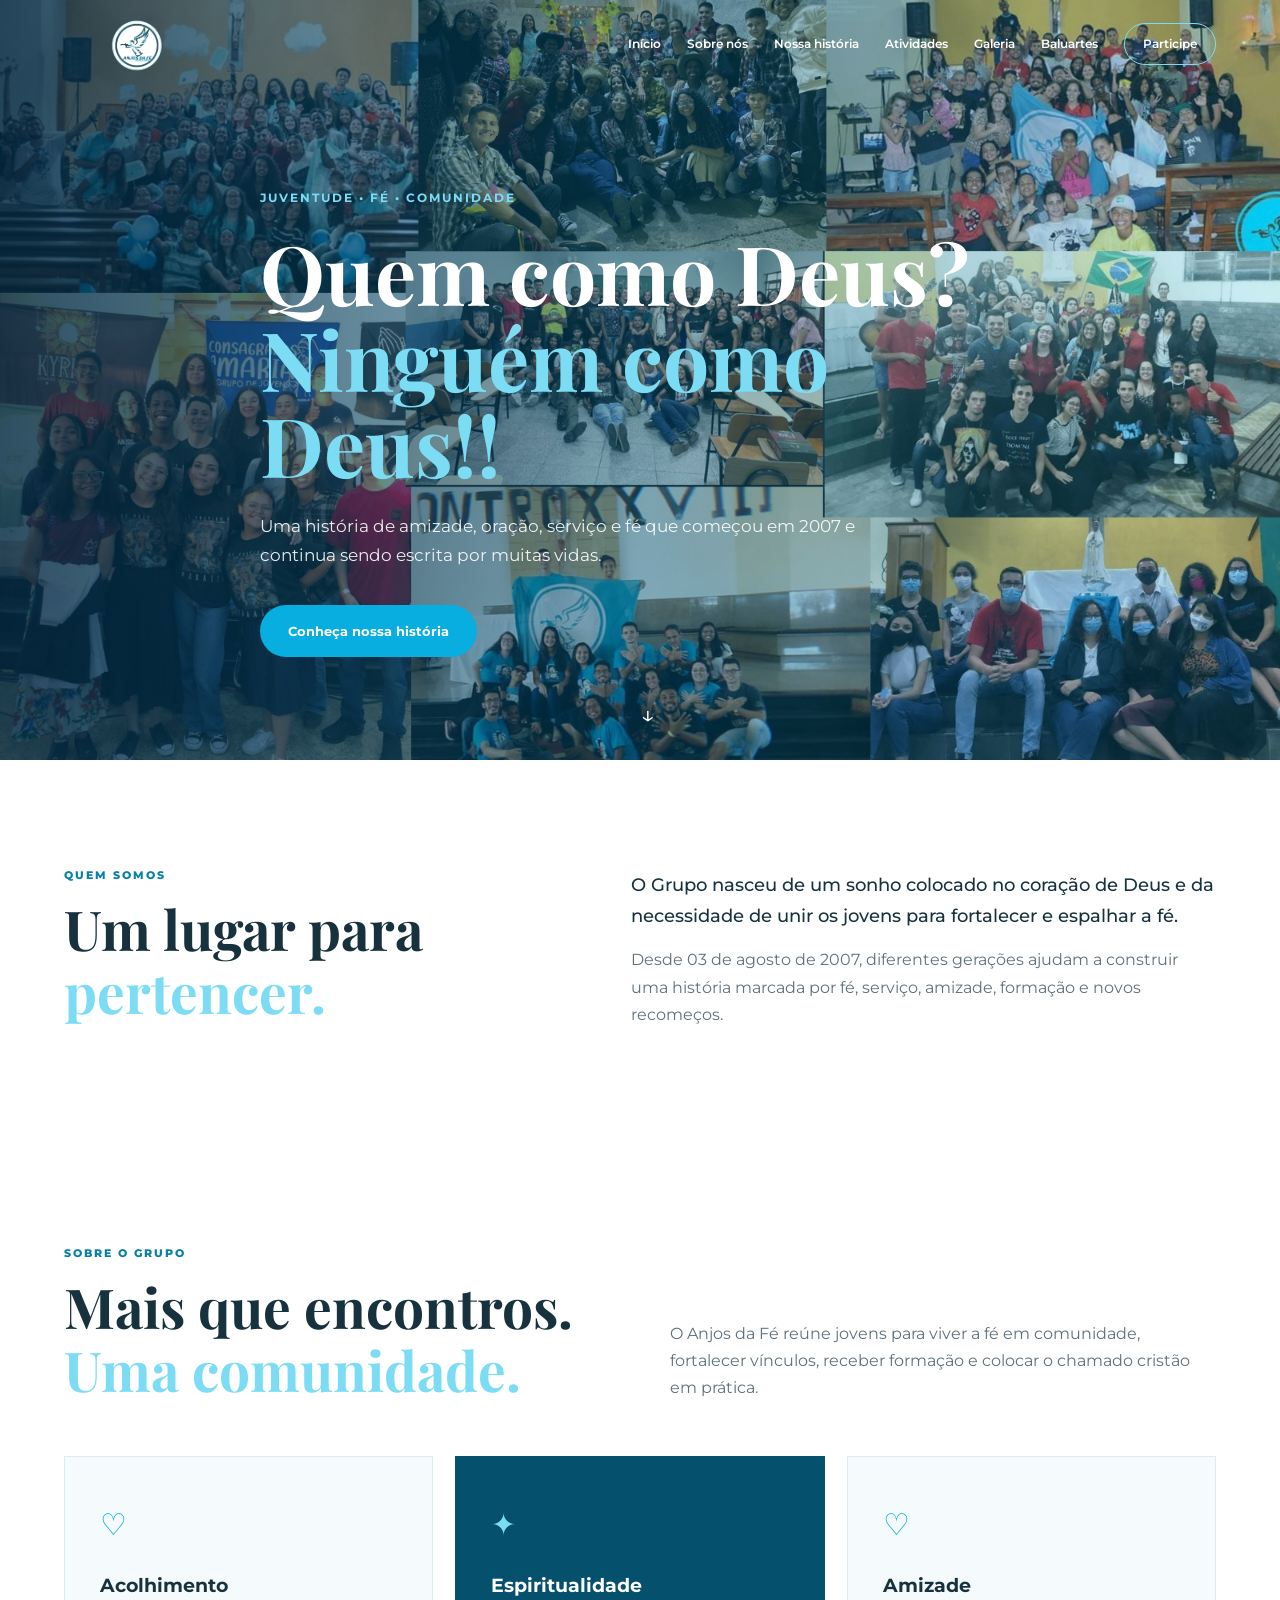
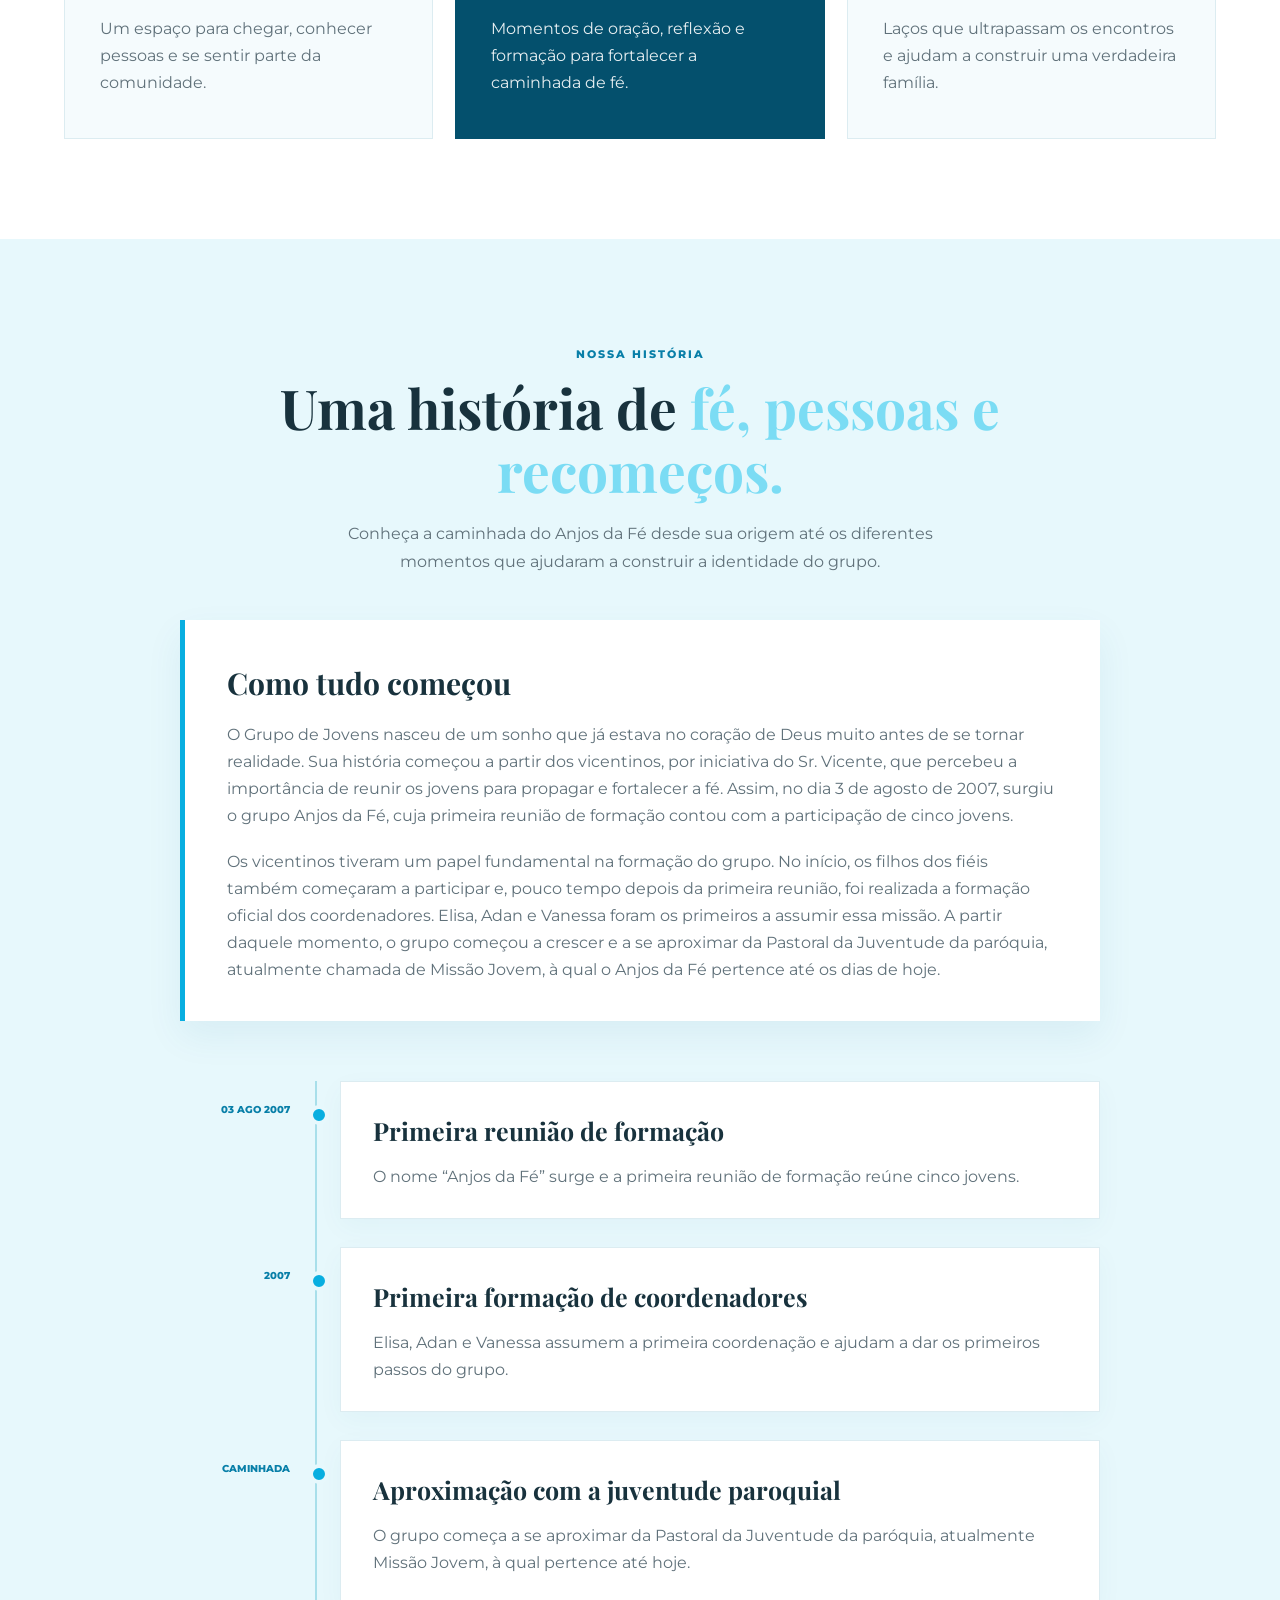
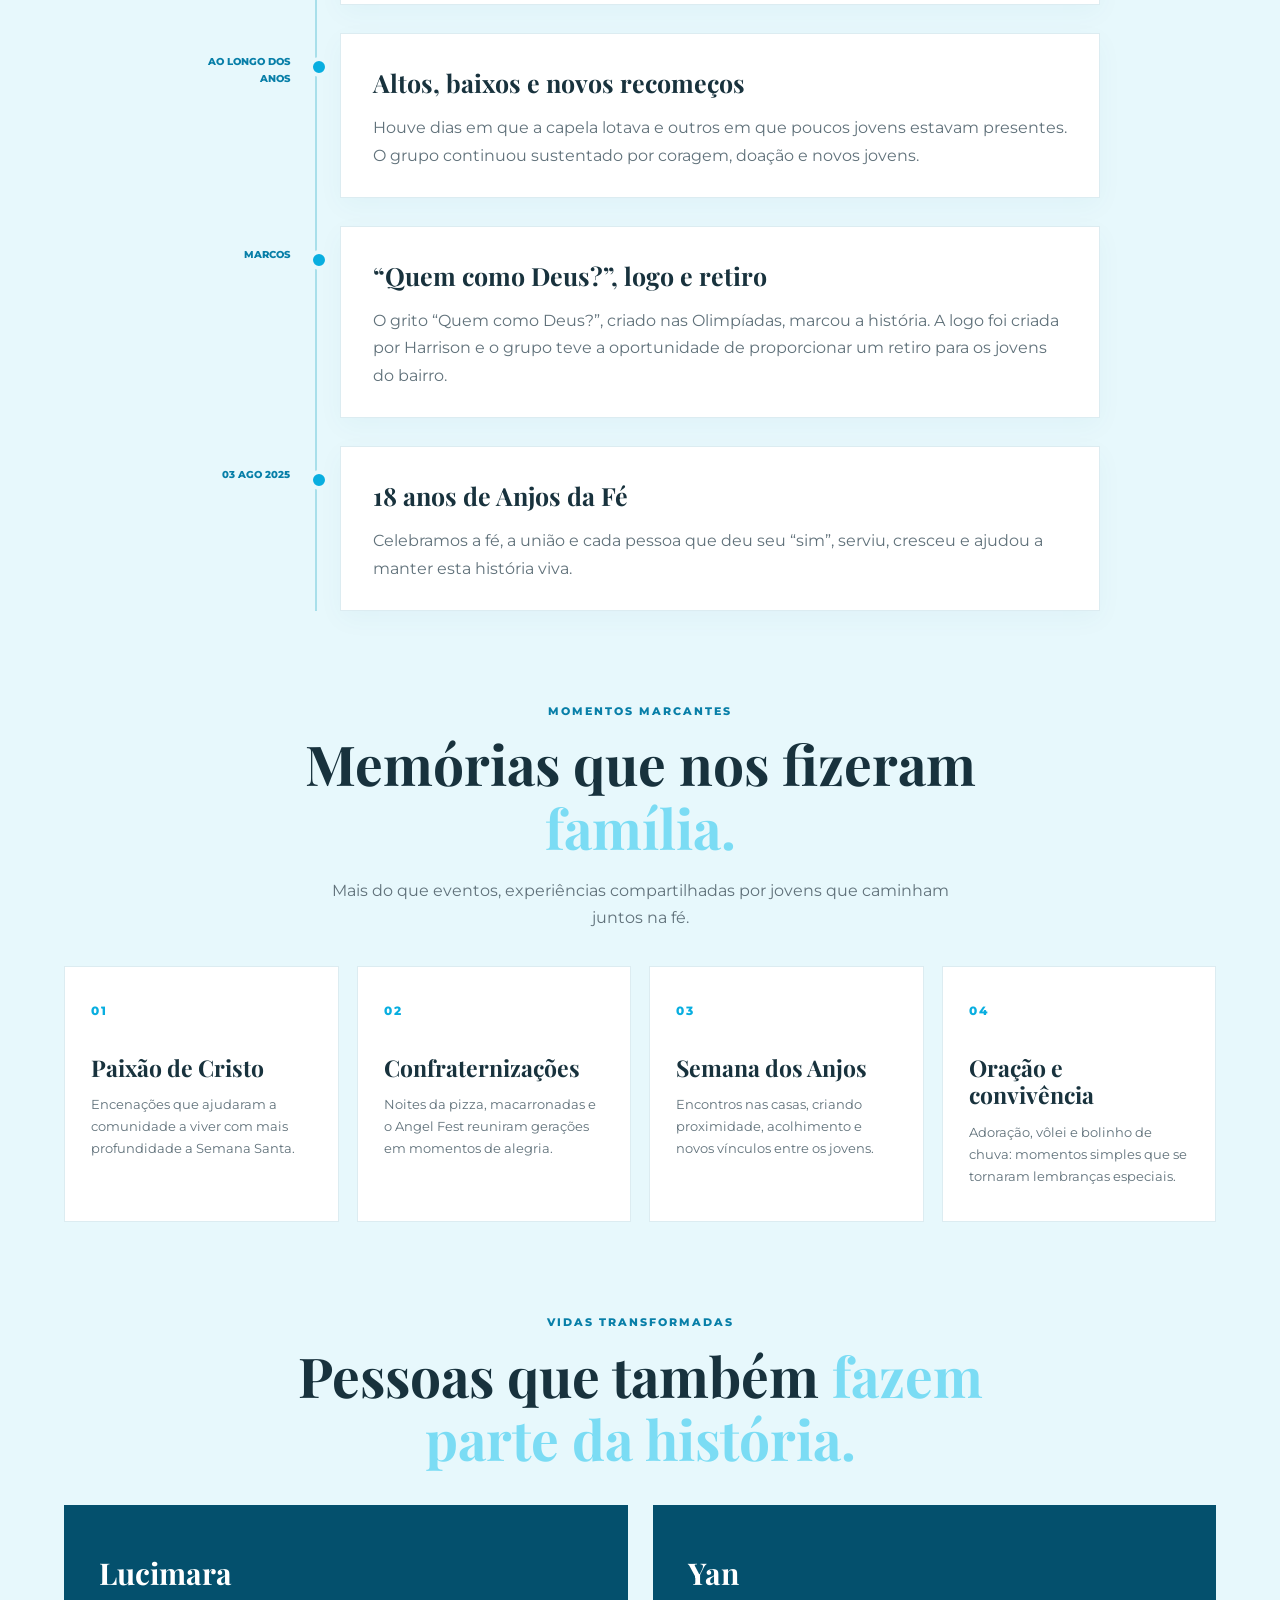
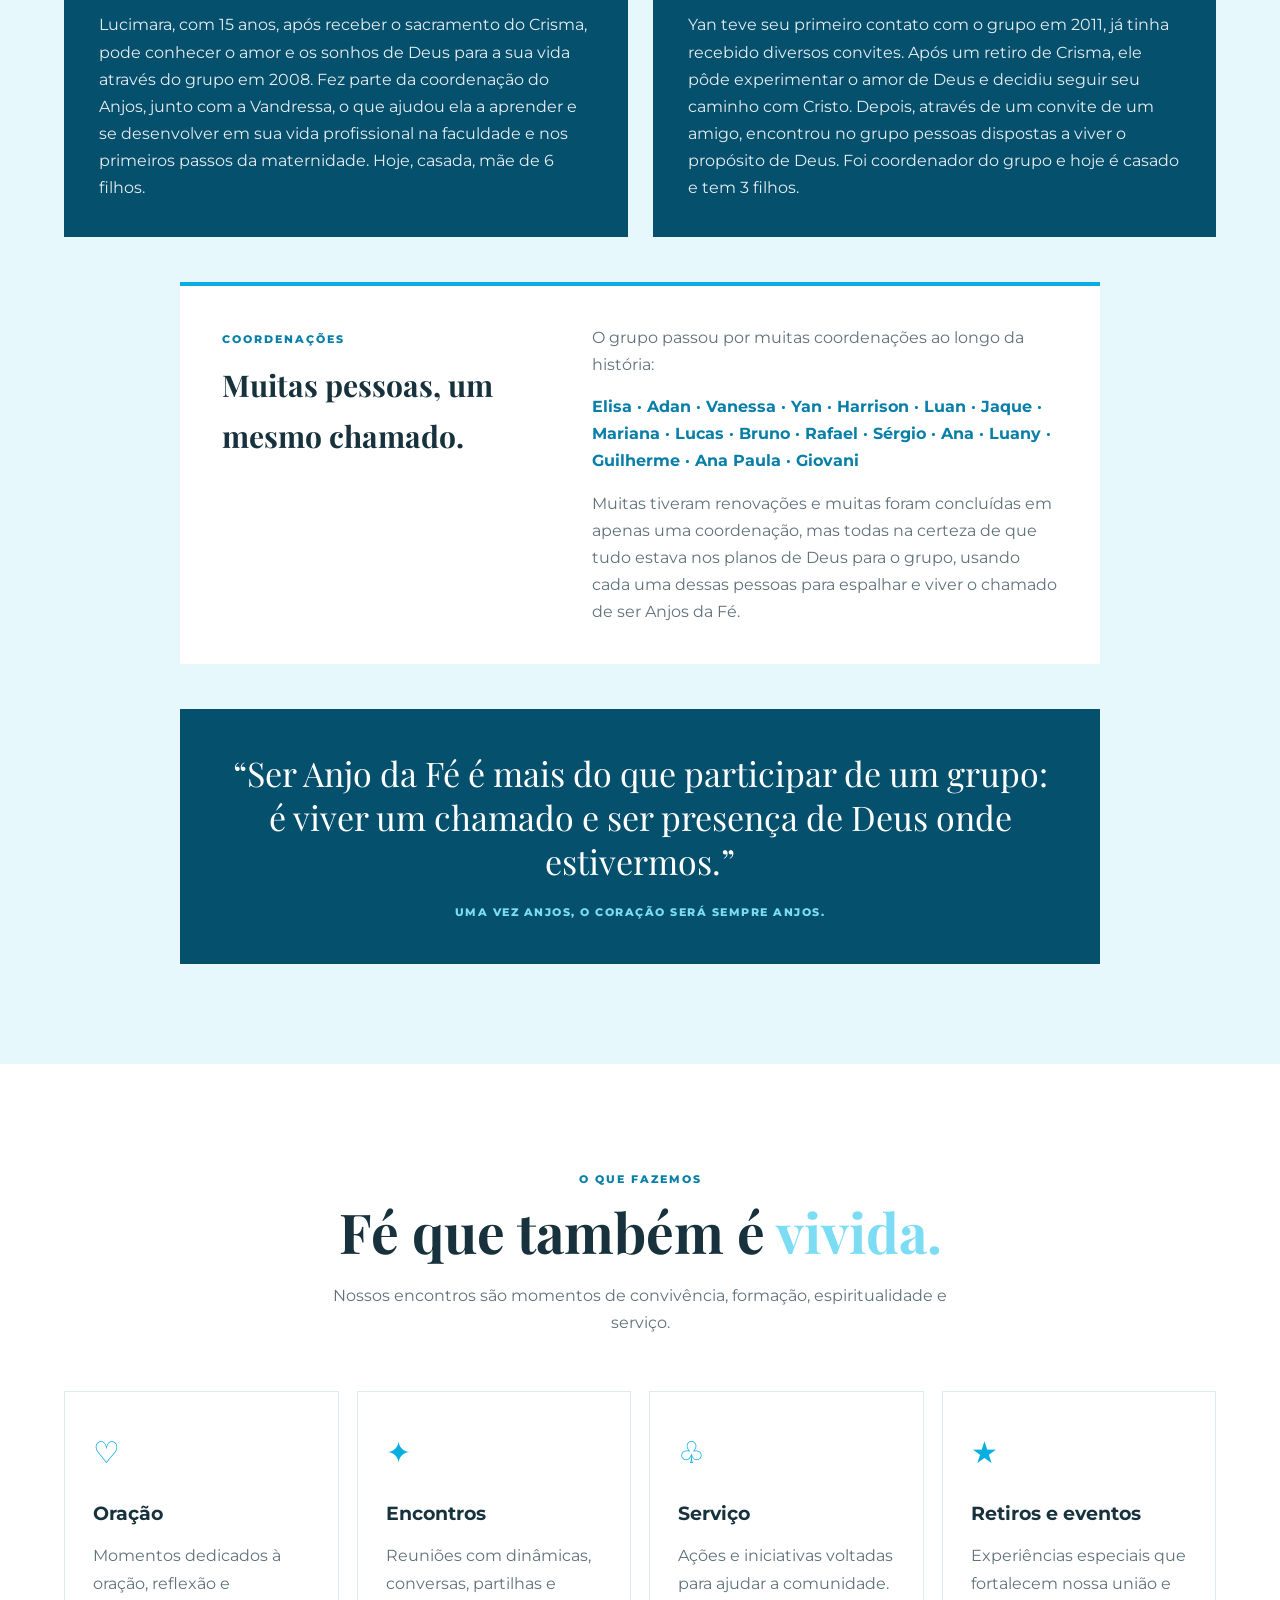
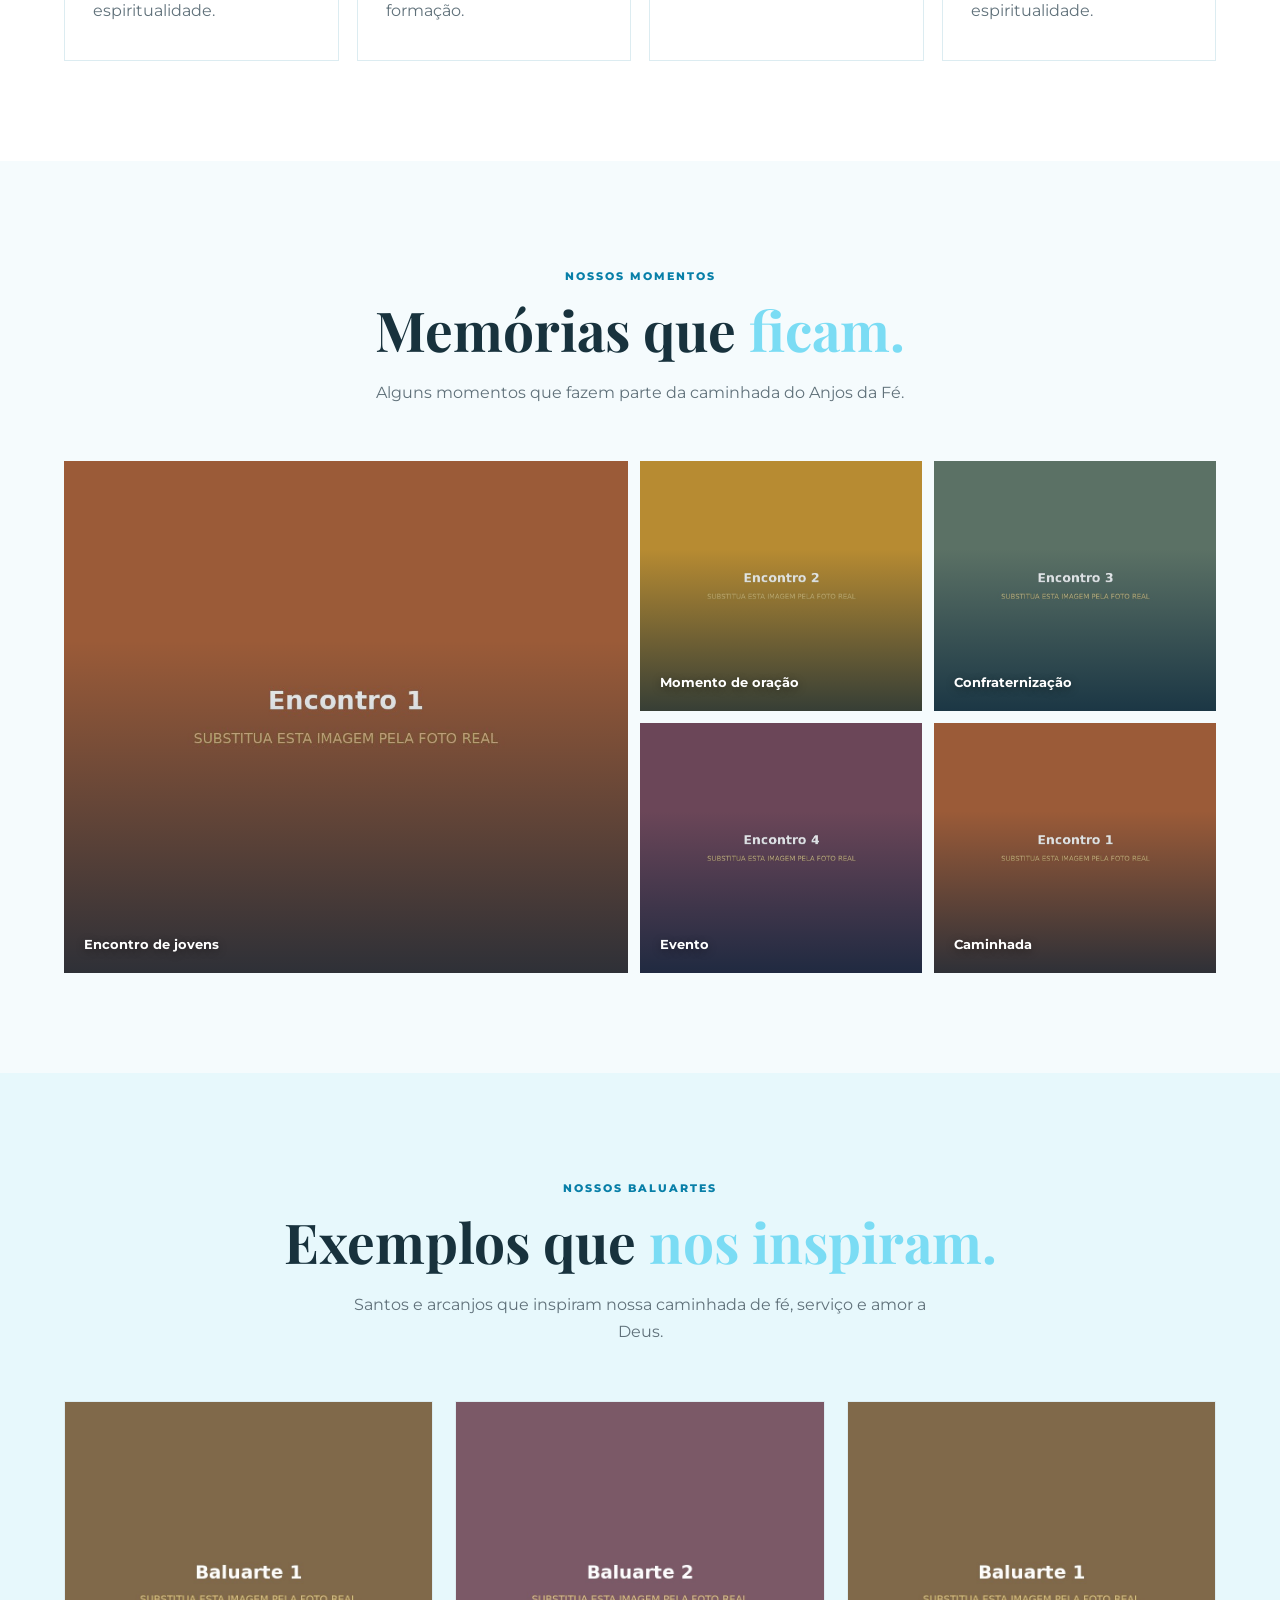
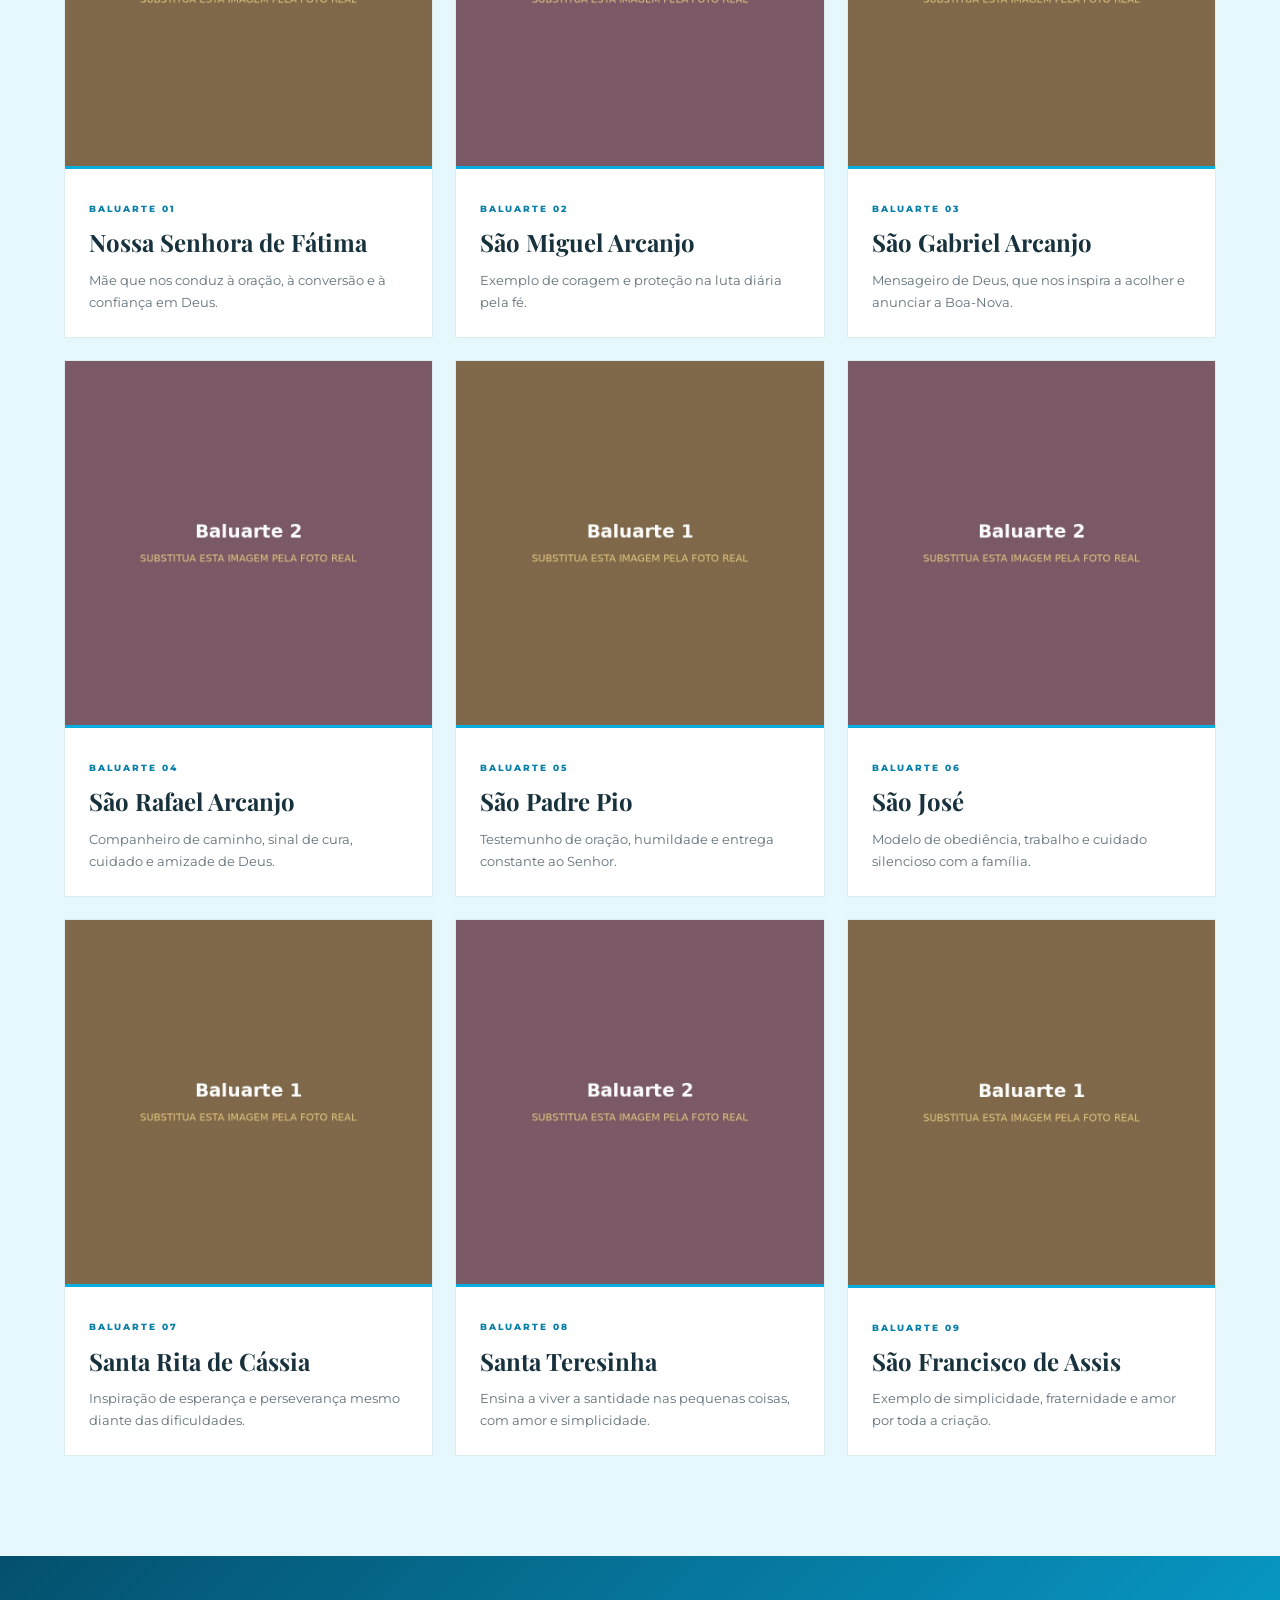
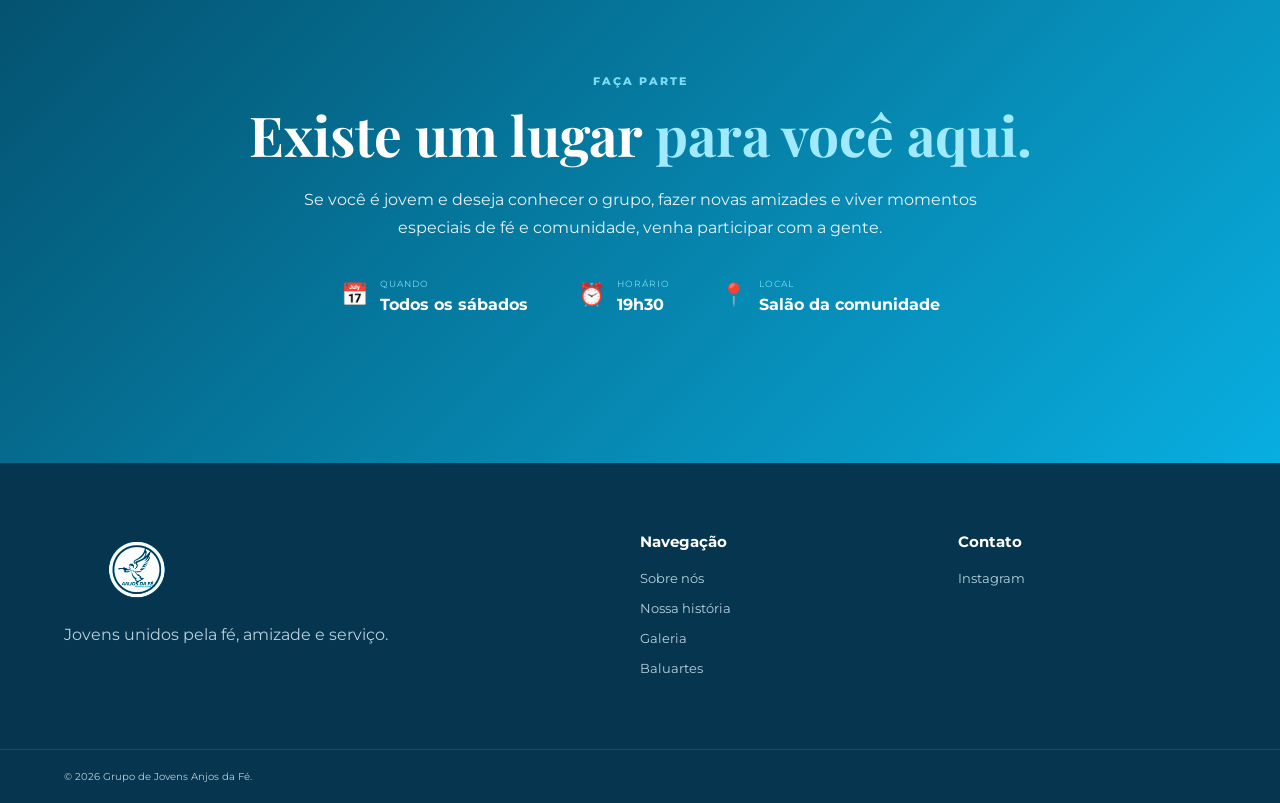
==== commit eb88febb: "Restaura imagens nos cards dos baluartes" ====
--- a/index.html
+++ b/index.html
@@ -280,10 +280,7 @@
 
             <div class="grade-baluartes">
                 <article class="cartao-baluarte">
-                    <div class="imagem-baluarte" role="img" aria-label="Espaço para a imagem de Nossa Senhora de Fátima">
-                        <!-- Troque este bloco por uma tag img quando tiver a imagem. -->
-                        <span class="placeholder-imagem" aria-hidden="true">Adicionar imagem</span>
-                    </div>
+                    <div class="imagem-baluarte"><img src="img/baluarte-1.jpg" alt="Nossa Senhora de Fátima" loading="lazy"></div>
                     <div class="conteudo-baluarte">
                         <span class="numero-baluarte">Baluarte 01</span>
                         <h3>Nossa Senhora de Fátima</h3>
@@ -292,42 +289,42 @@
                 </article>
 
                 <article class="cartao-baluarte">
-                    <div class="imagem-baluarte" role="img" aria-label="Espaço para a imagem de São Miguel Arcanjo"><span class="placeholder-imagem" aria-hidden="true">Adicionar imagem</span></div>
+                    <div class="imagem-baluarte"><img src="img/baluarte-2.jpg" alt="São Miguel Arcanjo" loading="lazy"></div>
                     <div class="conteudo-baluarte"><span class="numero-baluarte">Baluarte 02</span><h3>São Miguel Arcanjo</h3><p>Exemplo de coragem e proteção na luta diária pela fé.</p></div>
                 </article>
 
                 <article class="cartao-baluarte">
-                    <div class="imagem-baluarte" role="img" aria-label="Espaço para a imagem de São Gabriel Arcanjo"><span class="placeholder-imagem" aria-hidden="true">Adicionar imagem</span></div>
+                    <div class="imagem-baluarte"><img src="img/baluarte-1.jpg" alt="São Gabriel Arcanjo" loading="lazy"></div>
                     <div class="conteudo-baluarte"><span class="numero-baluarte">Baluarte 03</span><h3>São Gabriel Arcanjo</h3><p>Mensageiro de Deus, que nos inspira a acolher e anunciar a Boa-Nova.</p></div>
                 </article>
 
                 <article class="cartao-baluarte">
-                    <div class="imagem-baluarte" role="img" aria-label="Espaço para a imagem de São Rafael Arcanjo"><span class="placeholder-imagem" aria-hidden="true">Adicionar imagem</span></div>
+                    <div class="imagem-baluarte"><img src="img/baluarte-2.jpg" alt="São Rafael Arcanjo" loading="lazy"></div>
                     <div class="conteudo-baluarte"><span class="numero-baluarte">Baluarte 04</span><h3>São Rafael Arcanjo</h3><p>Companheiro de caminho, sinal de cura, cuidado e amizade de Deus.</p></div>
                 </article>
 
                 <article class="cartao-baluarte">
-                    <div class="imagem-baluarte" role="img" aria-label="Espaço para a imagem de São Padre Pio"><span class="placeholder-imagem" aria-hidden="true">Adicionar imagem</span></div>
+                    <div class="imagem-baluarte"><img src="img/baluarte-1.jpg" alt="São Padre Pio" loading="lazy"></div>
                     <div class="conteudo-baluarte"><span class="numero-baluarte">Baluarte 05</span><h3>São Padre Pio</h3><p>Testemunho de oração, humildade e entrega constante ao Senhor.</p></div>
                 </article>
 
                 <article class="cartao-baluarte">
-                    <div class="imagem-baluarte" role="img" aria-label="Espaço para a imagem de São José"><span class="placeholder-imagem" aria-hidden="true">Adicionar imagem</span></div>
+                    <div class="imagem-baluarte"><img src="img/baluarte-2.jpg" alt="São José" loading="lazy"></div>
                     <div class="conteudo-baluarte"><span class="numero-baluarte">Baluarte 06</span><h3>São José</h3><p>Modelo de obediência, trabalho e cuidado silencioso com a família.</p></div>
                 </article>
 
                 <article class="cartao-baluarte">
-                    <div class="imagem-baluarte" role="img" aria-label="Espaço para a imagem de Santa Rita de Cássia"><span class="placeholder-imagem" aria-hidden="true">Adicionar imagem</span></div>
+                    <div class="imagem-baluarte"><img src="img/baluarte-1.jpg" alt="Santa Rita de Cássia" loading="lazy"></div>
                     <div class="conteudo-baluarte"><span class="numero-baluarte">Baluarte 07</span><h3>Santa Rita de Cássia</h3><p>Inspiração de esperança e perseverança mesmo diante das dificuldades.</p></div>
                 </article>
 
                 <article class="cartao-baluarte">
-                    <div class="imagem-baluarte" role="img" aria-label="Espaço para a imagem de Santa Teresinha"><span class="placeholder-imagem" aria-hidden="true">Adicionar imagem</span></div>
+                    <div class="imagem-baluarte"><img src="img/baluarte-2.jpg" alt="Santa Teresinha" loading="lazy"></div>
                     <div class="conteudo-baluarte"><span class="numero-baluarte">Baluarte 08</span><h3>Santa Teresinha</h3><p>Ensina a viver a santidade nas pequenas coisas, com amor e simplicidade.</p></div>
                 </article>
 
                 <article class="cartao-baluarte">
-                    <div class="imagem-baluarte" role="img" aria-label="Espaço para a imagem de São Francisco de Assis"><span class="placeholder-imagem" aria-hidden="true">Adicionar imagem</span></div>
+                    <div class="imagem-baluarte"><img src="img/baluarte-1.jpg" alt="São Francisco de Assis" loading="lazy"></div>
                     <div class="conteudo-baluarte"><span class="numero-baluarte">Baluarte 09</span><h3>São Francisco de Assis</h3><p>Exemplo de simplicidade, fraternidade e amor por toda a criação.</p></div>
                 </article>
             </div>
--- a/style.css
+++ b/style.css
@@ -1,138 +1,134 @@
-:root {
-    --azul: #08aee0;
-    --azul-escuro: #087fa8;
-    --azul-profundo: #04506d;
-    --azul-claro: #7bdcf4;
-    --fundo: #f5fbfd;
-    --branco: #ffffff;
-    --escuro: #18323d;
-    --texto: #60717a;
-    --borda: #dcecf1;
-    --largura: 1180px;
-}
-
-* { margin: 0; padding: 0; box-sizing: border-box; }
-html { scroll-behavior: smooth; }
-body { font-family: "Montserrat", sans-serif; background: var(--fundo); color: var(--texto); line-height: 1.7; }
-body.modal-aberto { overflow: hidden; }
-a { color: inherit; text-decoration: none; }
-button { font: inherit; border: 0; cursor: pointer; }
-img { display: block; width: 100%; }
-.container { width: min(90%, var(--largura)); margin: auto; }
-
-/* Cabeçalho */
-.cabecalho { position: fixed; inset: 0 0 auto; z-index: 1000; transition: .3s; }
-.cabecalho.rolado { background: rgba(255,255,255,.96); backdrop-filter: blur(12px); box-shadow: 0 5px 25px rgba(0,50,80,.08); }
-.navegacao { height: 88px; display: flex; align-items: center; justify-content: space-between; }
-.logo { width: 145px; height: 62px; position: relative; display: block; }
-.logo img { position: absolute; inset: 0; width: 100%; height: 100%; object-fit: contain; transition: opacity .25s; }
-.logo-azul { opacity: 0; }
-.cabecalho.rolado .logo-branca { opacity: 0; }
-.cabecalho.rolado .logo-azul { opacity: 1; }
-.menu { display: flex; align-items: center; gap: 26px; }
-.menu > a { color: var(--branco); font-size: 12px; font-weight: 600; transition: .25s; }
-.cabecalho.rolado .menu > a { color: var(--escuro); }
-.menu > a:hover { color: var(--azul) !important; }
-.botao-menu { padding: 10px 18px; border: 1px solid var(--azul-claro); border-radius: 50px; }
-.botao-menu:hover { background: var(--azul); color: var(--branco) !important; }
-.botao-mobile { display: none; background: transparent; color: var(--branco); font-size: 28px; }
-.cabecalho.rolado .botao-mobile { color: var(--escuro); }
-
-/* Hero */
-.hero { position: relative; min-height: 760px; display: flex; align-items: center; background: linear-gradient(90deg,rgba(0,40,65,.82),rgba(0,90,125,.45),rgba(0,170,215,.18)), url("img/hero.jpg") center / cover no-repeat; }
-.conteudo-hero { max-width: 760px; padding-top: 80px; color: var(--branco); }
-.etiqueta-hero { display: inline-block; margin-bottom: 20px; color: var(--azul-claro); font-size: 12px; font-weight: 700; letter-spacing: 2px; text-transform: uppercase; }
-.conteudo-hero h1 { margin-bottom: 25px; font-family: "Playfair Display", serif; font-size: clamp(48px,7vw,82px); line-height: 1.05; }
-.conteudo-hero h1 span, h2 span { color: var(--azul-claro); }
-.conteudo-hero p { max-width: 650px; margin-bottom: 35px; color: rgba(255,255,255,.9); font-size: 17px; }
-.botoes-hero { display: flex; gap: 15px; flex-wrap: wrap; }
-.botao { min-height: 52px; padding: 0 28px; display: inline-flex; align-items: center; justify-content: center; border-radius: 50px; font-size: 13px; font-weight: 700; transition: .3s; }
-.botao-principal { background: var(--azul); color: var(--branco); }
-.botao-principal:hover { transform: translateY(-3px); background: var(--azul-escuro); }
-.botao-contorno { border: 1px solid rgba(255,255,255,.6); color: var(--branco); }
-.botao-contorno:hover { background: var(--branco); color: var(--azul-escuro); }
-.rolar { position: absolute; bottom: 25px; left: 50%; color: var(--branco); font-size: 25px; }
-
-/* Seções */
-.secao, .introducao { padding: 100px 0; }
-.introducao, .sobre, .atividades { background: var(--branco); }
-.rotulo-secao { display: inline-block; margin-bottom: 12px; color: var(--azul-escuro); font-size: 11px; font-weight: 800; letter-spacing: 2px; text-transform: uppercase; }
-h2 { color: var(--escuro); font-family: "Playfair Display", serif; font-size: clamp(36px,5vw,55px); line-height: 1.15; }
-.cabecalho-secao { display: grid; grid-template-columns: 1fr 1fr; gap: 60px; align-items: end; margin-bottom: 55px; }
-.cabecalho-secao p { max-width: 620px; }
-.centralizado { display: block; max-width: 780px; margin-left: auto; margin-right: auto; text-align: center; }
-.centralizado p { margin: 18px auto 0; }
-.grade-introducao { display: grid; grid-template-columns: 1fr 1.2fr; gap: 80px; align-items: center; }
-.grade-introducao h2 { margin-bottom: 15px; }
-.texto-destaque { margin-bottom: 15px; color: var(--escuro); font-size: 18px; font-weight: 500; }
-
-/* Sobre */
-.grade-sobre { display: grid; grid-template-columns: repeat(3,1fr); gap: 22px; }
-.cartao-sobre { padding: 42px 35px; background: var(--fundo); border: 1px solid var(--borda); transition: .3s; }
-.cartao-sobre:hover, .cartao-atividade:hover { transform: translateY(-6px); box-shadow: 0 20px 40px rgba(0,120,170,.08); }
-.cartao-sobre.destaque { background: var(--azul-profundo); color: rgba(255,255,255,.9); border-color: var(--azul-profundo); }
-.cartao-sobre.destaque h3 { color: var(--branco); }
-.cartao-sobre h3, .cartao-atividade h3, .cartao-baluarte h3, .relato-historia h3, .historia-introducao h3, .coordenacoes-historia h3 { color: var(--escuro); margin-bottom: 12px; }
-.cartao-sobre h3, .cartao-atividade h3 { font-size: 19px; }
-.cartao-sobre.destaque .icone { color: var(--azul-claro); }
-.icone { color: var(--azul); font-size: 30px; margin-bottom: 20px; }
-
-/* História */
-.historia { background: #e7f8fc; }
-.historia-cabecalho { margin-bottom: 45px; }
-.historia-introducao { max-width: 920px; margin: 0 auto 60px; padding: 38px 42px; background: var(--branco); border-left: 5px solid var(--azul); box-shadow: 0 15px 35px rgba(0,100,140,.07); }
-.historia-introducao h3 { font-family: "Playfair Display", serif; font-size: 30px; }
-.historia-introducao p + p { margin-top: 18px; }
-.linha-do-tempo { position: relative; max-width: 920px; margin: auto; }
-.linha-do-tempo::before { content: ""; position: absolute; top: 0; bottom: 0; left: 135px; width: 2px; background: #a8dfea; }
-.item-tempo { position: relative; display: grid; grid-template-columns: 110px 1fr; gap: 50px; margin-bottom: 28px; }
-.item-tempo::after { content: ""; position: absolute; left: 129px; top: 24px; width: 12px; height: 12px; border-radius: 50%; background: var(--azul); border: 4px solid #e7f8fc; }
-.data-tempo { padding-top: 20px; color: var(--azul-escuro); font-size: 10px; font-weight: 800; text-align: right; }
-.conteudo-tempo { padding: 28px 32px; background: var(--branco); border: 1px solid var(--borda); box-shadow: 0 8px 25px rgba(0,100,140,.04); }
-.conteudo-tempo h3 { margin-bottom: 10px; color: var(--escuro); font-family: "Playfair Display", serif; font-size: 25px; }
-.historias-pessoas { margin-top: 85px; }
-.historias-pessoas .cabecalho-secao { margin-bottom: 35px; }
-.grade-relatos { display: grid; grid-template-columns: repeat(2,1fr); gap: 25px; }
-.relato-historia { position: relative; padding: 35px; background: var(--azul-profundo); color: rgba(255,255,255,.9); }
-.relato-historia h3 { margin-top: 8px; color: var(--branco); font-family: "Playfair Display", serif; font-size: 30px; }
-.numero-relato { position: absolute; top: 20px; right: 25px; color: var(--azul-claro); font-size: 24px; font-weight: 800; }
-.ano-relato { color: var(--azul-claro); font-size: 10px; font-weight: 800; letter-spacing: 2px; }
-.coordenacoes-historia { display: grid; grid-template-columns: .8fr 1.2fr; gap: 60px; margin: 45px auto 0; max-width: 920px; padding: 38px 42px; background: var(--branco); border-top: 4px solid var(--azul); }
-.coordenacoes-historia h3 { font-family: "Playfair Display", serif; font-size: 30px; }
-.nomes-coordenadores { margin: 15px 0; color: var(--azul-escuro); font-weight: 700; }
-<<<<<<< HEAD
-.memorias-historia { margin-top: 85px; }
-.memorias-historia .cabecalho-secao { margin-bottom: 35px; }
-.grade-memorias { display: grid; grid-template-columns: repeat(4,1fr); gap: 18px; }
-.cartao-memoria { min-height: 235px; padding: 34px 26px; background: var(--branco); border: 1px solid var(--borda); transition: .3s; }
-.cartao-memoria:hover { transform: translateY(-6px); box-shadow: 0 20px 40px rgba(0,120,170,.08); }
-.cartao-memoria > span { display: block; margin-bottom: 32px; color: var(--azul); font-size: 12px; font-weight: 800; letter-spacing: 2px; }
-.cartao-memoria h3 { margin-bottom: 12px; color: var(--escuro); font-family: "Playfair Display", serif; font-size: 23px; line-height: 1.2; }
-.cartao-memoria p { font-size: 13px; }
-.frase-historia { max-width: 920px; margin: 45px auto 0; padding: 42px; background: var(--azul-profundo); color: var(--branco); text-align: center; }
-.frase-historia p { font-family: "Playfair Display", serif; font-size: clamp(24px,3vw,34px); line-height: 1.3; }
-.frase-historia cite { display: block; margin-top: 20px; color: var(--azul-claro); font-size: 11px; font-style: normal; font-weight: 800; letter-spacing: 1.5px; text-transform: uppercase; }
-=======
->>>>>>> fedba21809a98b10270180747e550394f3a42468
-
-/* Atividades */
-.grade-atividades { display: grid; grid-template-columns: repeat(4,1fr); gap: 18px; }
-.cartao-atividade { position: relative; min-height: 270px; padding: 35px 28px; border: 1px solid var(--borda); overflow: hidden; transition: .3s; }
-.cartao-atividade > span { position: absolute; top: 20px; right: 22px; color: #c6edf6; font-weight: 800; }
-
-/* Galeria */
-.galeria-secao { background: var(--fundo); }
-.galeria { display: grid; grid-template-columns: 2fr 1fr 1fr; grid-template-rows: 250px 250px; gap: 12px; }
-.item-galeria { position: relative; overflow: hidden; padding: 0; background: #ddd; }
-.item-galeria.grande { grid-row: span 2; }
-.item-galeria img { height: 100%; object-fit: cover; transition: .5s; }
-.item-galeria:hover img { transform: scale(1.06); }
-.item-galeria::after { content: ""; position: absolute; inset: 35% 0 0; background: linear-gradient(transparent,rgba(0,30,55,.7)); }
-.item-galeria span { position: absolute; left: 20px; bottom: 18px; z-index: 1; color: var(--branco); font-size: 13px; font-weight: 700; text-shadow: 0 2px 8px rgba(0,0,0,.4); }
-
-/* Baluartes */
+:root {
+    --azul: #08aee0;
+    --azul-escuro: #087fa8;
+    --azul-profundo: #04506d;
+    --azul-claro: #7bdcf4;
+    --fundo: #f5fbfd;
+    --branco: #ffffff;
+    --escuro: #18323d;
+    --texto: #60717a;
+    --borda: #dcecf1;
+    --largura: 1180px;
+}
+
+* { margin: 0; padding: 0; box-sizing: border-box; }
+html { scroll-behavior: smooth; }
+body { font-family: "Montserrat", sans-serif; background: var(--fundo); color: var(--texto); line-height: 1.7; }
+body.modal-aberto { overflow: hidden; }
+a { color: inherit; text-decoration: none; }
+button { font: inherit; border: 0; cursor: pointer; }
+img { display: block; width: 100%; }
+.container { width: min(90%, var(--largura)); margin: auto; }
+
+/* Cabeçalho */
+.cabecalho { position: fixed; inset: 0 0 auto; z-index: 1000; transition: .3s; }
+.cabecalho.rolado { background: rgba(255,255,255,.96); backdrop-filter: blur(12px); box-shadow: 0 5px 25px rgba(0,50,80,.08); }
+.navegacao { height: 88px; display: flex; align-items: center; justify-content: space-between; }
+.logo { width: 145px; height: 62px; position: relative; display: block; }
+.logo img { position: absolute; inset: 0; width: 100%; height: 100%; object-fit: contain; transition: opacity .25s; }
+.logo-azul { opacity: 0; }
+.cabecalho.rolado .logo-branca { opacity: 0; }
+.cabecalho.rolado .logo-azul { opacity: 1; }
+.menu { display: flex; align-items: center; gap: 26px; }
+.menu > a { color: var(--branco); font-size: 12px; font-weight: 600; transition: .25s; }
+.cabecalho.rolado .menu > a { color: var(--escuro); }
+.menu > a:hover { color: var(--azul) !important; }
+.botao-menu { padding: 10px 18px; border: 1px solid var(--azul-claro); border-radius: 50px; }
+.botao-menu:hover { background: var(--azul); color: var(--branco) !important; }
+.botao-mobile { display: none; background: transparent; color: var(--branco); font-size: 28px; }
+.cabecalho.rolado .botao-mobile { color: var(--escuro); }
+
+/* Hero */
+.hero { position: relative; min-height: 760px; display: flex; align-items: center; background: linear-gradient(90deg,rgba(0,40,65,.82),rgba(0,90,125,.45),rgba(0,170,215,.18)), url("img/hero.jpg") center / cover no-repeat; }
+.conteudo-hero { max-width: 760px; padding-top: 80px; color: var(--branco); }
+.etiqueta-hero { display: inline-block; margin-bottom: 20px; color: var(--azul-claro); font-size: 12px; font-weight: 700; letter-spacing: 2px; text-transform: uppercase; }
+.conteudo-hero h1 { margin-bottom: 25px; font-family: "Playfair Display", serif; font-size: clamp(48px,7vw,82px); line-height: 1.05; }
+.conteudo-hero h1 span, h2 span { color: var(--azul-claro); }
+.conteudo-hero p { max-width: 650px; margin-bottom: 35px; color: rgba(255,255,255,.9); font-size: 17px; }
+.botoes-hero { display: flex; gap: 15px; flex-wrap: wrap; }
+.botao { min-height: 52px; padding: 0 28px; display: inline-flex; align-items: center; justify-content: center; border-radius: 50px; font-size: 13px; font-weight: 700; transition: .3s; }
+.botao-principal { background: var(--azul); color: var(--branco); }
+.botao-principal:hover { transform: translateY(-3px); background: var(--azul-escuro); }
+.botao-contorno { border: 1px solid rgba(255,255,255,.6); color: var(--branco); }
+.botao-contorno:hover { background: var(--branco); color: var(--azul-escuro); }
+.rolar { position: absolute; bottom: 25px; left: 50%; color: var(--branco); font-size: 25px; }
+
+/* Seções */
+.secao, .introducao { padding: 100px 0; }
+.introducao, .sobre, .atividades { background: var(--branco); }
+.rotulo-secao { display: inline-block; margin-bottom: 12px; color: var(--azul-escuro); font-size: 11px; font-weight: 800; letter-spacing: 2px; text-transform: uppercase; }
+h2 { color: var(--escuro); font-family: "Playfair Display", serif; font-size: clamp(36px,5vw,55px); line-height: 1.15; }
+.cabecalho-secao { display: grid; grid-template-columns: 1fr 1fr; gap: 60px; align-items: end; margin-bottom: 55px; }
+.cabecalho-secao p { max-width: 620px; }
+.centralizado { display: block; max-width: 780px; margin-left: auto; margin-right: auto; text-align: center; }
+.centralizado p { margin: 18px auto 0; }
+.grade-introducao { display: grid; grid-template-columns: 1fr 1.2fr; gap: 80px; align-items: center; }
+.grade-introducao h2 { margin-bottom: 15px; }
+.texto-destaque { margin-bottom: 15px; color: var(--escuro); font-size: 18px; font-weight: 500; }
+
+/* Sobre */
+.grade-sobre { display: grid; grid-template-columns: repeat(3,1fr); gap: 22px; }
+.cartao-sobre { padding: 42px 35px; background: var(--fundo); border: 1px solid var(--borda); transition: .3s; }
+.cartao-sobre:hover, .cartao-atividade:hover { transform: translateY(-6px); box-shadow: 0 20px 40px rgba(0,120,170,.08); }
+.cartao-sobre.destaque { background: var(--azul-profundo); color: rgba(255,255,255,.9); border-color: var(--azul-profundo); }
+.cartao-sobre.destaque h3 { color: var(--branco); }
+.cartao-sobre h3, .cartao-atividade h3, .cartao-baluarte h3, .relato-historia h3, .historia-introducao h3, .coordenacoes-historia h3 { color: var(--escuro); margin-bottom: 12px; }
+.cartao-sobre h3, .cartao-atividade h3 { font-size: 19px; }
+.cartao-sobre.destaque .icone { color: var(--azul-claro); }
+.icone { color: var(--azul); font-size: 30px; margin-bottom: 20px; }
+
+/* História */
+.historia { background: #e7f8fc; }
+.historia-cabecalho { margin-bottom: 45px; }
+.historia-introducao { max-width: 920px; margin: 0 auto 60px; padding: 38px 42px; background: var(--branco); border-left: 5px solid var(--azul); box-shadow: 0 15px 35px rgba(0,100,140,.07); }
+.historia-introducao h3 { font-family: "Playfair Display", serif; font-size: 30px; }
+.historia-introducao p + p { margin-top: 18px; }
+.linha-do-tempo { position: relative; max-width: 920px; margin: auto; }
+.linha-do-tempo::before { content: ""; position: absolute; top: 0; bottom: 0; left: 135px; width: 2px; background: #a8dfea; }
+.item-tempo { position: relative; display: grid; grid-template-columns: 110px 1fr; gap: 50px; margin-bottom: 28px; }
+.item-tempo::after { content: ""; position: absolute; left: 129px; top: 24px; width: 12px; height: 12px; border-radius: 50%; background: var(--azul); border: 4px solid #e7f8fc; }
+.data-tempo { padding-top: 20px; color: var(--azul-escuro); font-size: 10px; font-weight: 800; text-align: right; }
+.conteudo-tempo { padding: 28px 32px; background: var(--branco); border: 1px solid var(--borda); box-shadow: 0 8px 25px rgba(0,100,140,.04); }
+.conteudo-tempo h3 { margin-bottom: 10px; color: var(--escuro); font-family: "Playfair Display", serif; font-size: 25px; }
+.historias-pessoas { margin-top: 85px; }
+.historias-pessoas .cabecalho-secao { margin-bottom: 35px; }
+.grade-relatos { display: grid; grid-template-columns: repeat(2,1fr); gap: 25px; }
+.relato-historia { position: relative; padding: 35px; background: var(--azul-profundo); color: rgba(255,255,255,.9); }
+.relato-historia h3 { margin-top: 8px; color: var(--branco); font-family: "Playfair Display", serif; font-size: 30px; }
+.numero-relato { position: absolute; top: 20px; right: 25px; color: var(--azul-claro); font-size: 24px; font-weight: 800; }
+.ano-relato { color: var(--azul-claro); font-size: 10px; font-weight: 800; letter-spacing: 2px; }
+.coordenacoes-historia { display: grid; grid-template-columns: .8fr 1.2fr; gap: 60px; margin: 45px auto 0; max-width: 920px; padding: 38px 42px; background: var(--branco); border-top: 4px solid var(--azul); }
+.coordenacoes-historia h3 { font-family: "Playfair Display", serif; font-size: 30px; }
+.nomes-coordenadores { margin: 15px 0; color: var(--azul-escuro); font-weight: 700; }
+.memorias-historia { margin-top: 85px; }
+.memorias-historia .cabecalho-secao { margin-bottom: 35px; }
+.grade-memorias { display: grid; grid-template-columns: repeat(4,1fr); gap: 18px; }
+.cartao-memoria { min-height: 235px; padding: 34px 26px; background: var(--branco); border: 1px solid var(--borda); transition: .3s; }
+.cartao-memoria:hover { transform: translateY(-6px); box-shadow: 0 20px 40px rgba(0,120,170,.08); }
+.cartao-memoria > span { display: block; margin-bottom: 32px; color: var(--azul); font-size: 12px; font-weight: 800; letter-spacing: 2px; }
+.cartao-memoria h3 { margin-bottom: 12px; color: var(--escuro); font-family: "Playfair Display", serif; font-size: 23px; line-height: 1.2; }
+.cartao-memoria p { font-size: 13px; }
+.frase-historia { max-width: 920px; margin: 45px auto 0; padding: 42px; background: var(--azul-profundo); color: var(--branco); text-align: center; }
+.frase-historia p { font-family: "Playfair Display", serif; font-size: clamp(24px,3vw,34px); line-height: 1.3; }
+.frase-historia cite { display: block; margin-top: 20px; color: var(--azul-claro); font-size: 11px; font-style: normal; font-weight: 800; letter-spacing: 1.5px; text-transform: uppercase; }
+
+/* Atividades */
+.grade-atividades { display: grid; grid-template-columns: repeat(4,1fr); gap: 18px; }
+.cartao-atividade { position: relative; min-height: 270px; padding: 35px 28px; border: 1px solid var(--borda); overflow: hidden; transition: .3s; }
+.cartao-atividade > span { position: absolute; top: 20px; right: 22px; color: #c6edf6; font-weight: 800; }
+
+/* Galeria */
+.galeria-secao { background: var(--fundo); }
+.galeria { display: grid; grid-template-columns: 2fr 1fr 1fr; grid-template-rows: 250px 250px; gap: 12px; }
+.item-galeria { position: relative; overflow: hidden; padding: 0; background: #ddd; }
+.item-galeria.grande { grid-row: span 2; }
+.item-galeria img { height: 100%; object-fit: cover; transition: .5s; }
+.item-galeria:hover img { transform: scale(1.06); }
+.item-galeria::after { content: ""; position: absolute; inset: 35% 0 0; background: linear-gradient(transparent,rgba(0,30,55,.7)); }
+.item-galeria span { position: absolute; left: 20px; bottom: 18px; z-index: 1; color: var(--branco); font-size: 13px; font-weight: 700; text-shadow: 0 2px 8px rgba(0,0,0,.4); }
+
+/* Baluartes */
 .baluartes { background: #e7f8fc; }
-<<<<<<< HEAD
 .grade-baluartes { display: grid; grid-template-columns: repeat(3,1fr); gap: 22px; }
 .cartao-baluarte { overflow: hidden; background: var(--branco); border: 1px solid var(--borda); transition: .3s; }
 .cartao-baluarte:hover { transform: translateY(-6px); box-shadow: 0 20px 40px rgba(0,120,170,.08); }
@@ -142,93 +138,72 @@
 .conteudo-baluarte { padding: 24px; }
 .numero-baluarte { color: var(--azul-escuro); font-size: 9px; font-weight: 800; letter-spacing: 2px; text-transform: uppercase; }
 .cartao-baluarte h3 { margin: 9px 0 12px; font-family: "Playfair Display", serif; font-size: 24px; line-height: 1.15; }
-=======
-.grade-baluartes { display: grid; grid-template-columns: repeat(4,1fr); gap: 22px; }
-.cartao-baluarte { overflow: hidden; background: var(--branco); border: 1px solid var(--borda); }
-.imagem-baluarte { height: 260px; overflow: hidden; background: #d8eef5; }
-.imagem-baluarte img { height: 100%; object-fit: cover; }
-.cartao-baluarte > div:last-child { padding: 23px; }
-.cartao-baluarte > div:last-child > span { color: var(--azul-escuro); font-size: 9px; font-weight: 800; letter-spacing: 2px; text-transform: uppercase; }
-.cartao-baluarte h3 { margin-top: 7px; font-family: "Playfair Display", serif; }
->>>>>>> fedba21809a98b10270180747e550394f3a42468
 .cartao-baluarte p { font-size: 13px; }
-
-/* Participação */
-.participar { padding: 110px 0; background: linear-gradient(135deg,var(--azul-profundo),var(--azul)); color: var(--branco); }
-.conteudo-participar { max-width: 820px; text-align: center; }
-.participar .rotulo-secao { color: var(--azul-claro); }
-.participar h2 { color: var(--branco); }
-.participar h2 span { color: #9feaff; }
-.conteudo-participar > p { max-width: 680px; margin: 20px auto 35px; color: rgba(255,255,255,.9); }
-.informacoes-encontro { display: flex; justify-content: center; gap: 50px; flex-wrap: wrap; margin-bottom: 35px; }
-.informacoes-encontro > div { display: flex; gap: 12px; text-align: left; }
-.informacoes-encontro > div > span { font-size: 22px; }
-.informacoes-encontro small, .informacoes-encontro strong { display: block; }
-.informacoes-encontro small { color: var(--azul-claro); font-size: 9px; letter-spacing: 1px; text-transform: uppercase; }
-.botao-claro { background: var(--branco); color: var(--azul-escuro); }
-
-/* Rodapé */
-.rodape { background: #06354f; color: #b9d0db; }
-.grade-rodape { display: grid; grid-template-columns: 2fr 1fr 1fr; gap: 60px; padding: 70px 0; }
-.logo-rodape { display: block; width: 145px; height: 70px; margin-bottom: 18px; }
-.logo-rodape img { height: 100%; object-fit: contain; }
-.links-rodape { display: flex; flex-direction: column; gap: 8px; }
-.links-rodape h2 { margin-bottom: 8px; color: var(--branco); font-family: "Montserrat", sans-serif; font-size: 15px; }
-.links-rodape a { font-size: 13px; }
-.links-rodape a:hover { color: var(--azul-claro); }
-.rodape-final { border-top: 1px solid rgba(255,255,255,.1); padding: 18px 0; font-size: 10px; }
-
-/* Modal */
-.modal-galeria { position: fixed; inset: 0; z-index: 2000; display: flex; align-items: center; justify-content: center; padding: 35px; background: rgba(0,25,40,.95); }
-.modal-galeria[hidden] { display: none; }
-.modal-galeria figure { width: min(90%,900px); }
-.modal-galeria figure img { max-height: 75vh; object-fit: contain; }
-.modal-galeria figcaption { margin-top: 12px; color: var(--branco); text-align: center; }
-.fechar-modal, .anterior-modal, .proxima-modal { position: fixed; background: transparent; color: var(--branco); font-size: 45px; }
-.fechar-modal { top: 15px; right: 25px; }
-.anterior-modal { top: 50%; left: 25px; transform: translateY(-50%); }
-.proxima-modal { top: 50%; right: 25px; transform: translateY(-50%); }
-
-/* Responsivo */
-@media (max-width: 1000px) {
-    .menu { position: absolute; top: 88px; left: 5%; right: 5%; display: none; flex-direction: column; align-items: stretch; gap: 0; padding: 18px 22px; background: var(--branco); box-shadow: 0 15px 30px rgba(0,50,80,.12); }
-    .menu.aberto { display: flex; }
-    .menu > a, .cabecalho.rolado .menu > a { padding: 10px 0; color: var(--escuro); }
-    .botao-menu { text-align: center; }
-    .botao-mobile { display: block; }
-    .grade-introducao, .cabecalho-secao, .coordenacoes-historia { grid-template-columns: 1fr; gap: 35px; }
-<<<<<<< HEAD
-    .grade-sobre, .grade-atividades, .grade-memorias { grid-template-columns: 1fr 1fr; }
-=======
-    .grade-sobre, .grade-atividades { grid-template-columns: 1fr 1fr; }
->>>>>>> fedba21809a98b10270180747e550394f3a42468
-    .grade-baluartes { grid-template-columns: repeat(2,1fr); }
-}
-
-@media (max-width: 700px) {
-    .container { width: min(calc(100% - 28px),var(--largura)); }
-    .hero { min-height: 680px; }
-    .conteudo-hero h1 { font-size: 48px; }
-    .botoes-hero { flex-direction: column; }
-    .botao { width: 100%; }
-<<<<<<< HEAD
-    .historia-introducao, .coordenacoes-historia, .frase-historia { padding: 28px 22px; }
-=======
-    .historia-introducao, .coordenacoes-historia { padding: 28px 22px; }
->>>>>>> fedba21809a98b10270180747e550394f3a42468
-    .linha-do-tempo::before { left: 7px; }
-    .item-tempo { display: block; padding-left: 28px; }
-    .item-tempo::after { left: 0; top: 7px; }
-    .data-tempo { display: block; padding: 0 0 8px; text-align: left; }
-<<<<<<< HEAD
-    .grade-sobre, .grade-atividades, .grade-baluartes, .grade-relatos, .grade-memorias { grid-template-columns: 1fr; }
-=======
-    .grade-sobre, .grade-atividades, .grade-baluartes, .grade-relatos { grid-template-columns: 1fr; }
->>>>>>> fedba21809a98b10270180747e550394f3a42468
-    .galeria { grid-template-columns: 1fr; grid-template-rows: repeat(5,230px); }
-    .item-galeria.grande { grid-row: auto; }
-    .informacoes-encontro { flex-direction: column; align-items: flex-start; width: max-content; margin: 0 auto 35px; gap: 20px; }
-    .grade-rodape { grid-template-columns: 1fr; gap: 35px; }
-    .anterior-modal { left: 5px; }
-    .proxima-modal { right: 5px; }
-}
+
+/* Participação */
+.participar { padding: 110px 0; background: linear-gradient(135deg,var(--azul-profundo),var(--azul)); color: var(--branco); }
+.conteudo-participar { max-width: 820px; text-align: center; }
+.participar .rotulo-secao { color: var(--azul-claro); }
+.participar h2 { color: var(--branco); }
+.participar h2 span { color: #9feaff; }
+.conteudo-participar > p { max-width: 680px; margin: 20px auto 35px; color: rgba(255,255,255,.9); }
+.informacoes-encontro { display: flex; justify-content: center; gap: 50px; flex-wrap: wrap; margin-bottom: 35px; }
+.informacoes-encontro > div { display: flex; gap: 12px; text-align: left; }
+.informacoes-encontro > div > span { font-size: 22px; }
+.informacoes-encontro small, .informacoes-encontro strong { display: block; }
+.informacoes-encontro small { color: var(--azul-claro); font-size: 9px; letter-spacing: 1px; text-transform: uppercase; }
+.botao-claro { background: var(--branco); color: var(--azul-escuro); }
+
+/* Rodapé */
+.rodape { background: #06354f; color: #b9d0db; }
+.grade-rodape { display: grid; grid-template-columns: 2fr 1fr 1fr; gap: 60px; padding: 70px 0; }
+.logo-rodape { display: block; width: 145px; height: 70px; margin-bottom: 18px; }
+.logo-rodape img { height: 100%; object-fit: contain; }
+.links-rodape { display: flex; flex-direction: column; gap: 8px; }
+.links-rodape h2 { margin-bottom: 8px; color: var(--branco); font-family: "Montserrat", sans-serif; font-size: 15px; }
+.links-rodape a { font-size: 13px; }
+.links-rodape a:hover { color: var(--azul-claro); }
+.rodape-final { border-top: 1px solid rgba(255,255,255,.1); padding: 18px 0; font-size: 10px; }
+
+/* Modal */
+.modal-galeria { position: fixed; inset: 0; z-index: 2000; display: flex; align-items: center; justify-content: center; padding: 35px; background: rgba(0,25,40,.95); }
+.modal-galeria[hidden] { display: none; }
+.modal-galeria figure { width: min(90%,900px); }
+.modal-galeria figure img { max-height: 75vh; object-fit: contain; }
+.modal-galeria figcaption { margin-top: 12px; color: var(--branco); text-align: center; }
+.fechar-modal, .anterior-modal, .proxima-modal { position: fixed; background: transparent; color: var(--branco); font-size: 45px; }
+.fechar-modal { top: 15px; right: 25px; }
+.anterior-modal { top: 50%; left: 25px; transform: translateY(-50%); }
+.proxima-modal { top: 50%; right: 25px; transform: translateY(-50%); }
+
+/* Responsivo */
+@media (max-width: 1000px) {
+    .menu { position: absolute; top: 88px; left: 5%; right: 5%; display: none; flex-direction: column; align-items: stretch; gap: 0; padding: 18px 22px; background: var(--branco); box-shadow: 0 15px 30px rgba(0,50,80,.12); }
+    .menu.aberto { display: flex; }
+    .menu > a, .cabecalho.rolado .menu > a { padding: 10px 0; color: var(--escuro); }
+    .botao-menu { text-align: center; }
+    .botao-mobile { display: block; }
+    .grade-introducao, .cabecalho-secao, .coordenacoes-historia { grid-template-columns: 1fr; gap: 35px; }
+    .grade-sobre, .grade-atividades, .grade-memorias { grid-template-columns: 1fr 1fr; }
+    .grade-baluartes { grid-template-columns: repeat(2,1fr); }
+}
+
+@media (max-width: 700px) {
+    .container { width: min(calc(100% - 28px),var(--largura)); }
+    .hero { min-height: 680px; }
+    .conteudo-hero h1 { font-size: 48px; }
+    .botoes-hero { flex-direction: column; }
+    .botao { width: 100%; }
+    .historia-introducao, .coordenacoes-historia, .frase-historia { padding: 28px 22px; }
+    .linha-do-tempo::before { left: 7px; }
+    .item-tempo { display: block; padding-left: 28px; }
+    .item-tempo::after { left: 0; top: 7px; }
+    .data-tempo { display: block; padding: 0 0 8px; text-align: left; }
+    .grade-sobre, .grade-atividades, .grade-baluartes, .grade-relatos, .grade-memorias { grid-template-columns: 1fr; }
+    .galeria { grid-template-columns: 1fr; grid-template-rows: repeat(5,230px); }
+    .item-galeria.grande { grid-row: auto; }
+    .informacoes-encontro { flex-direction: column; align-items: flex-start; width: max-content; margin: 0 auto 35px; gap: 20px; }
+    .grade-rodape { grid-template-columns: 1fr; gap: 35px; }
+    .anterior-modal { left: 5px; }
+    .proxima-modal { right: 5px; }
+}
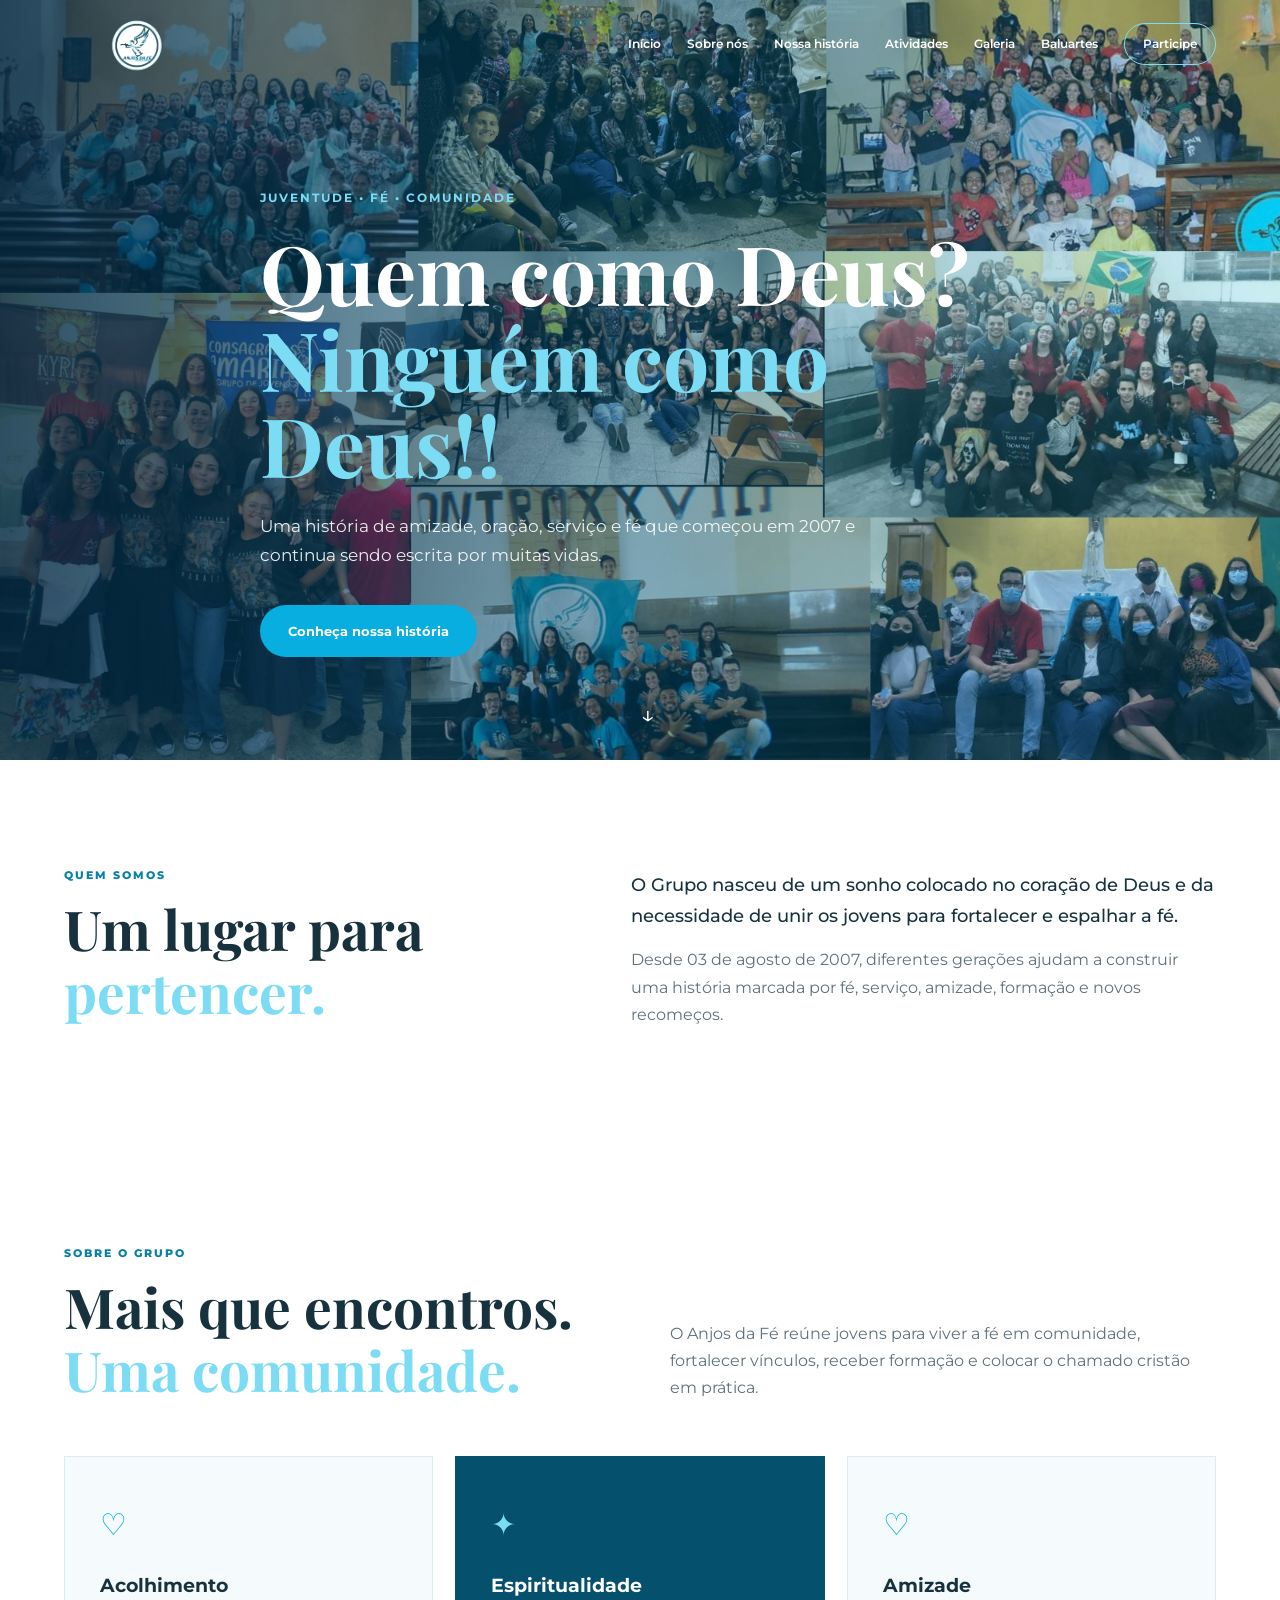
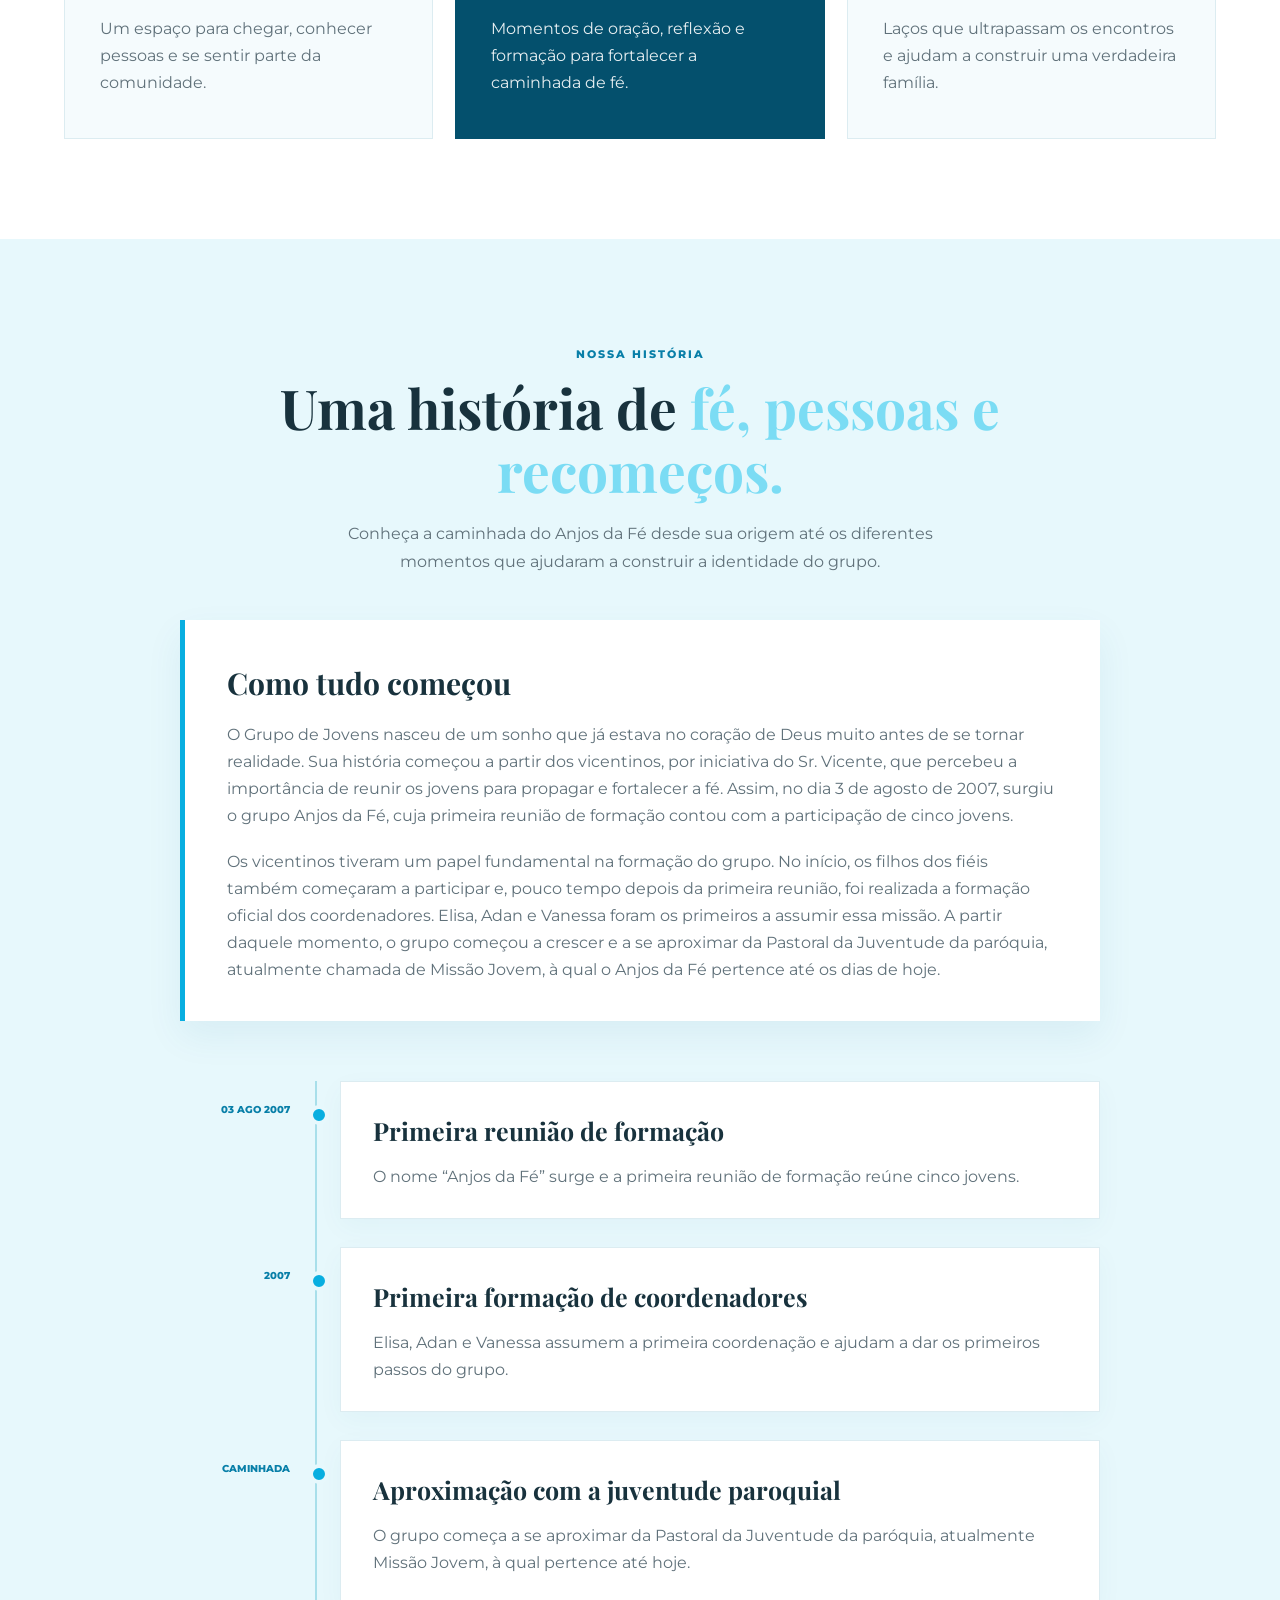
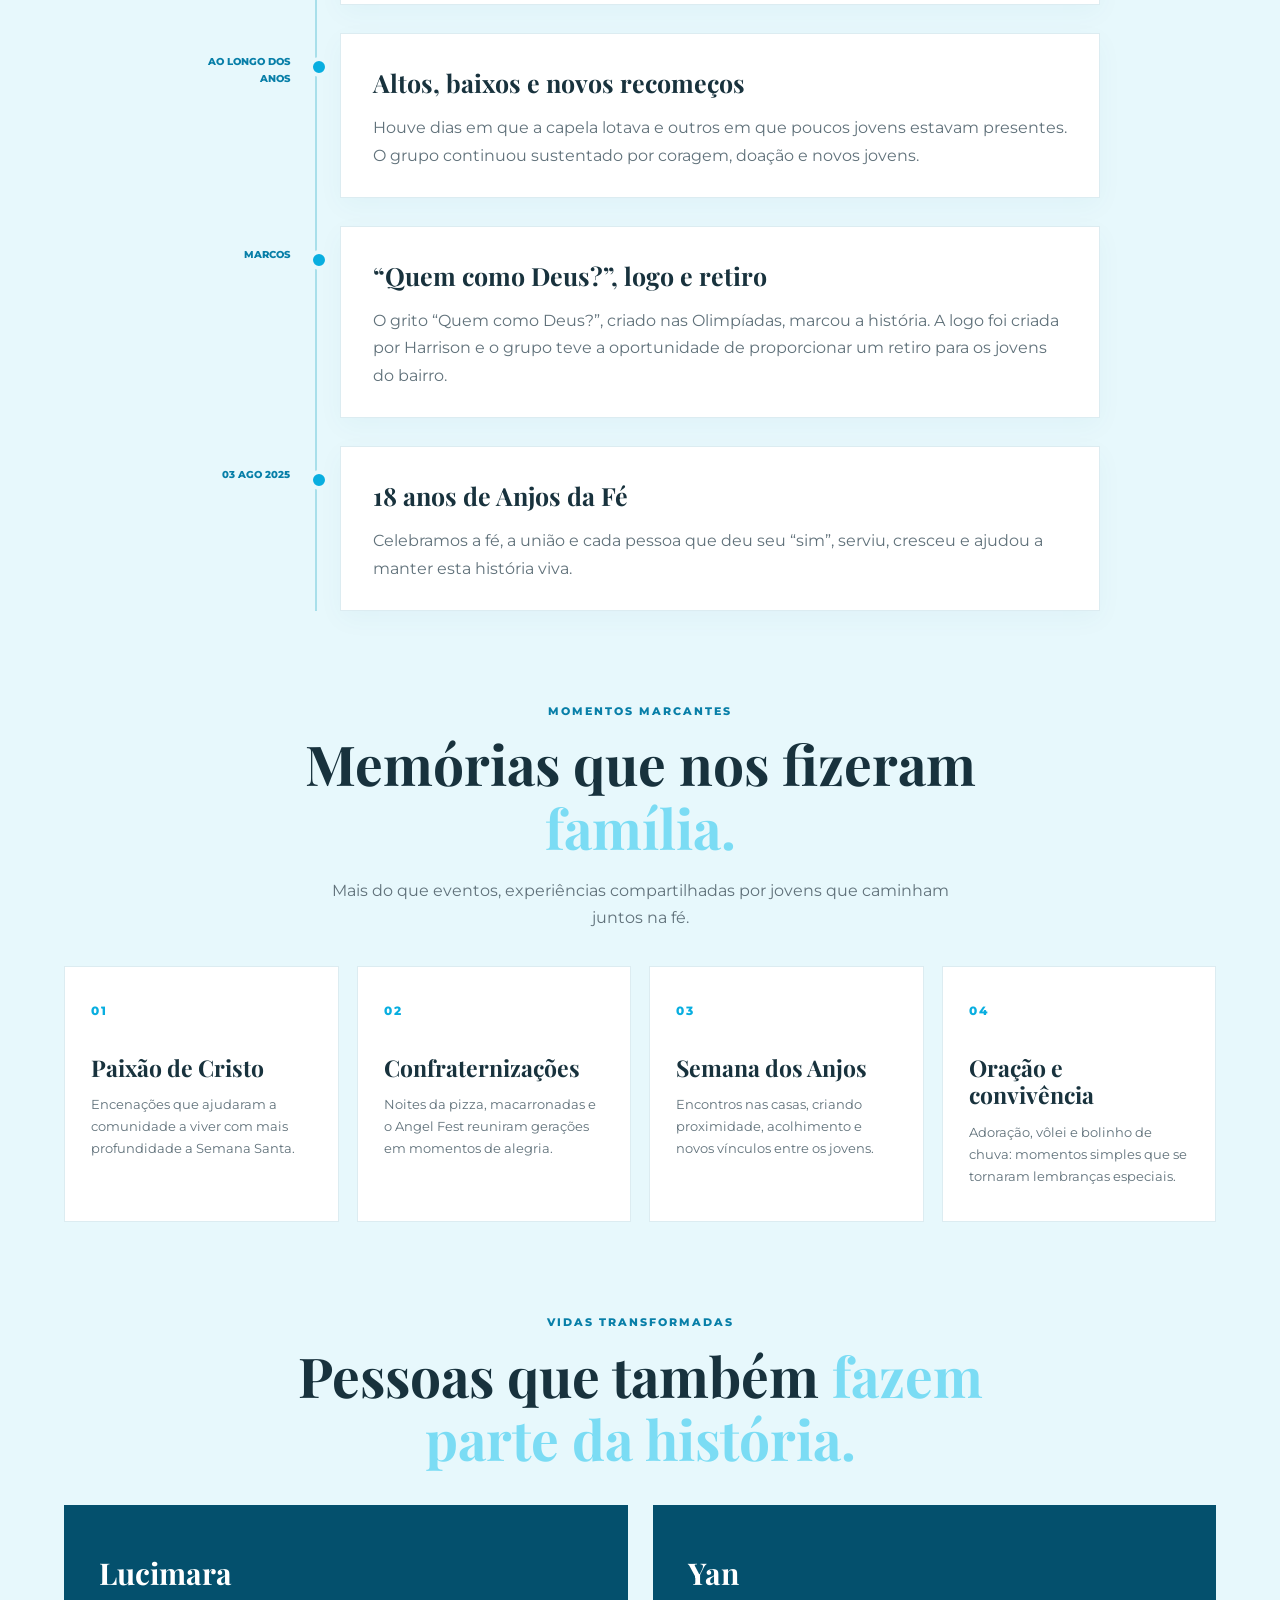
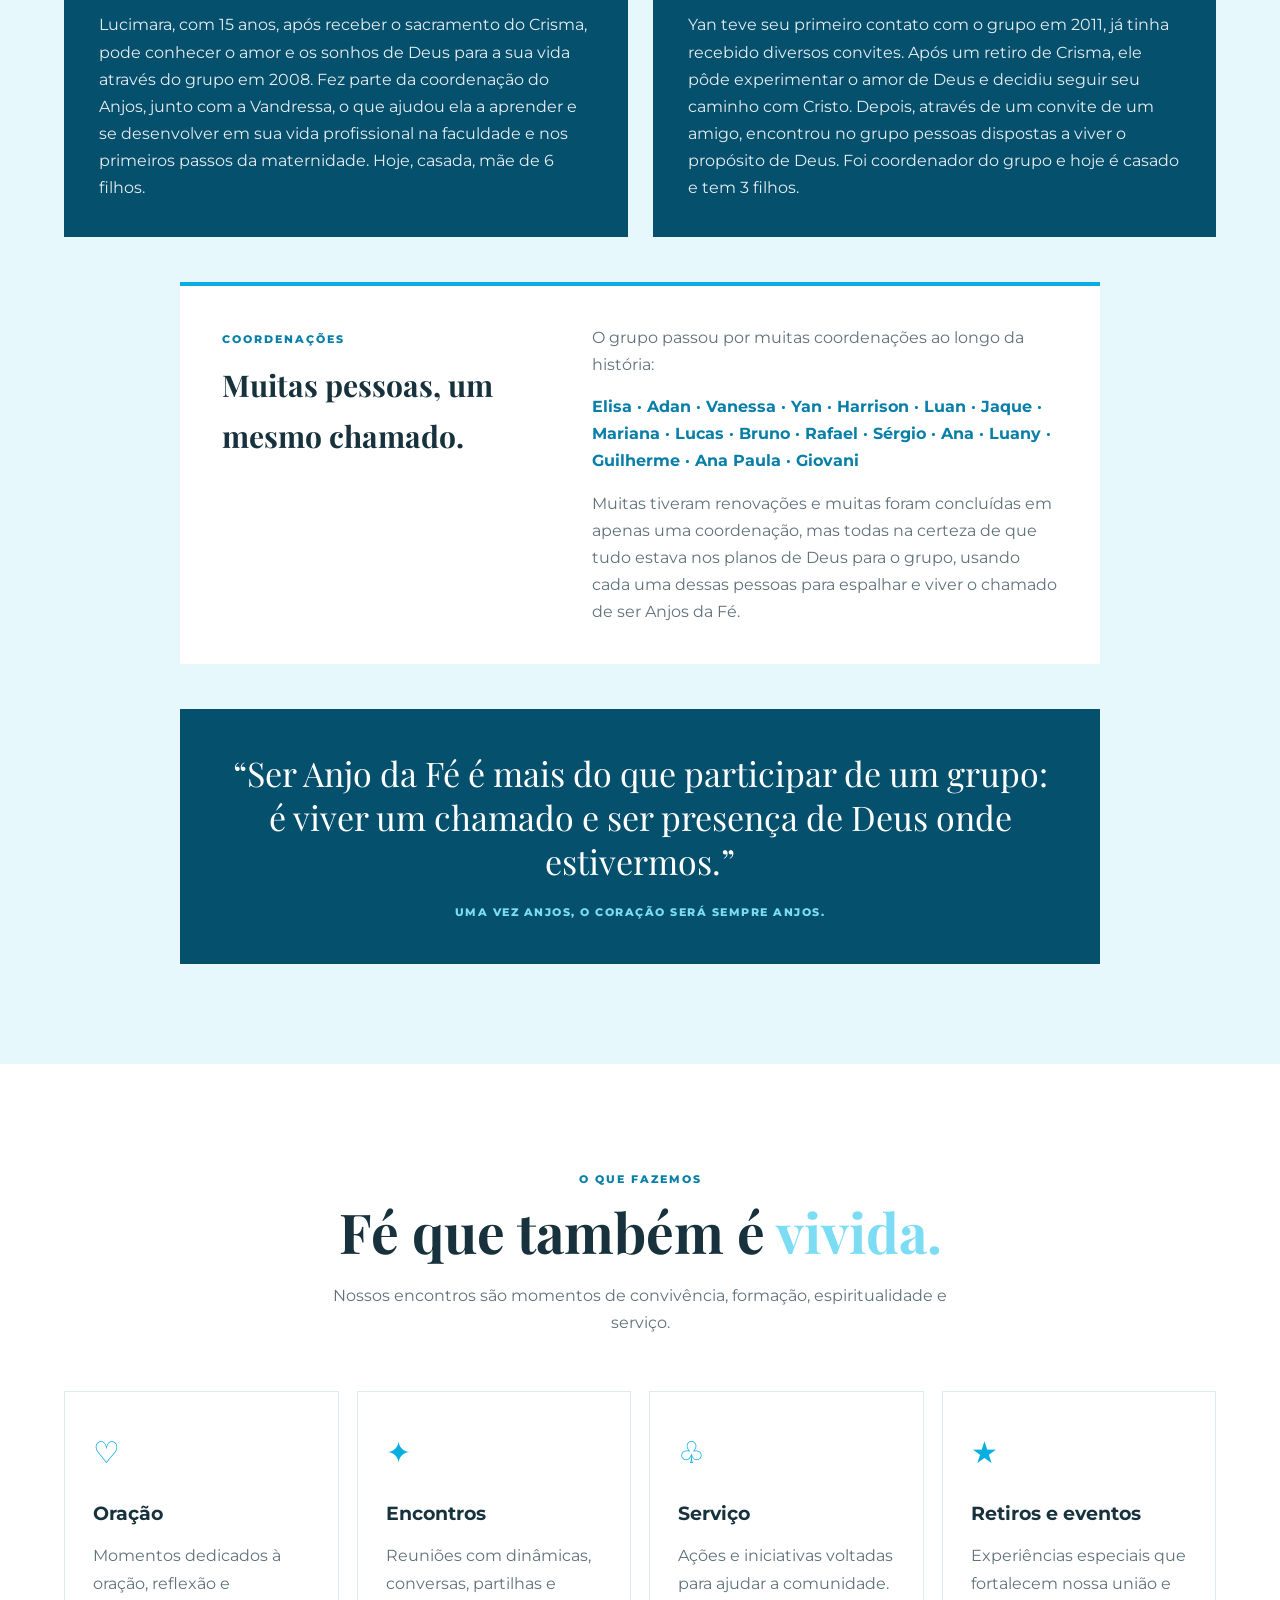
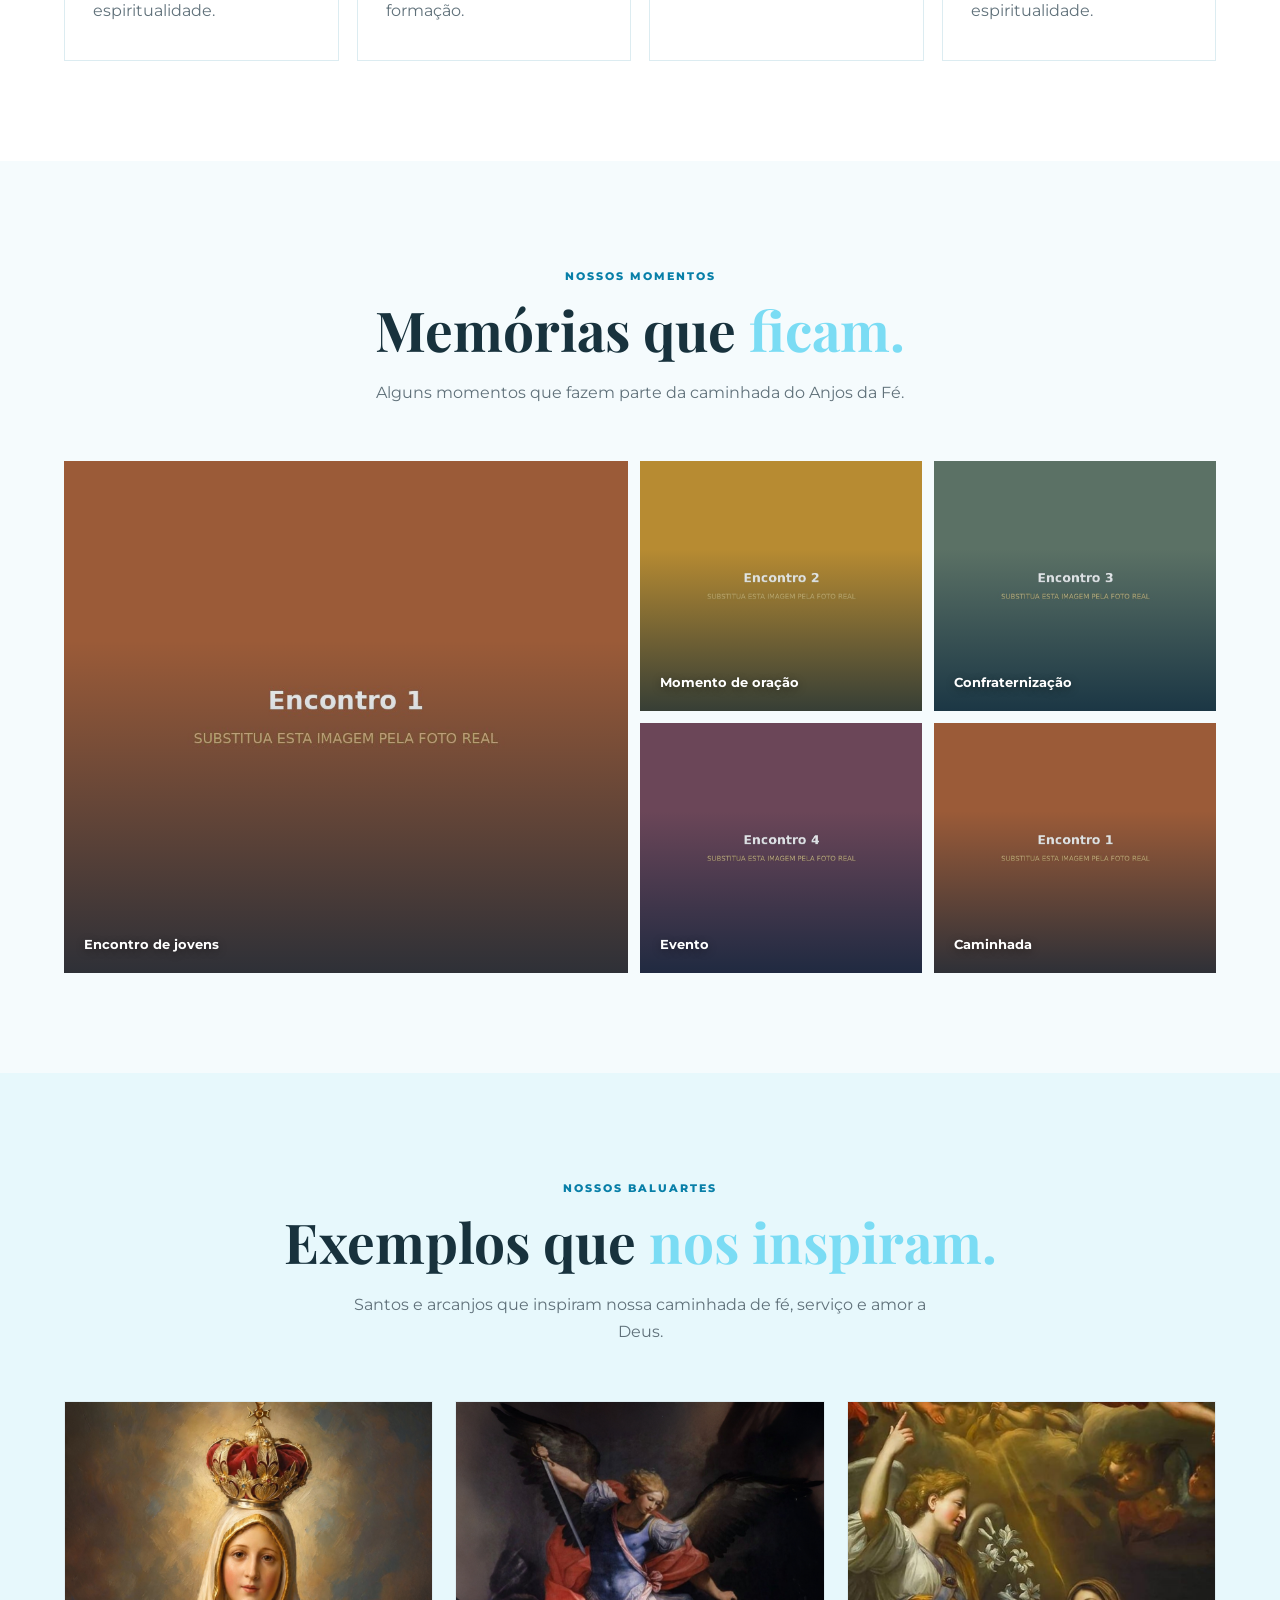
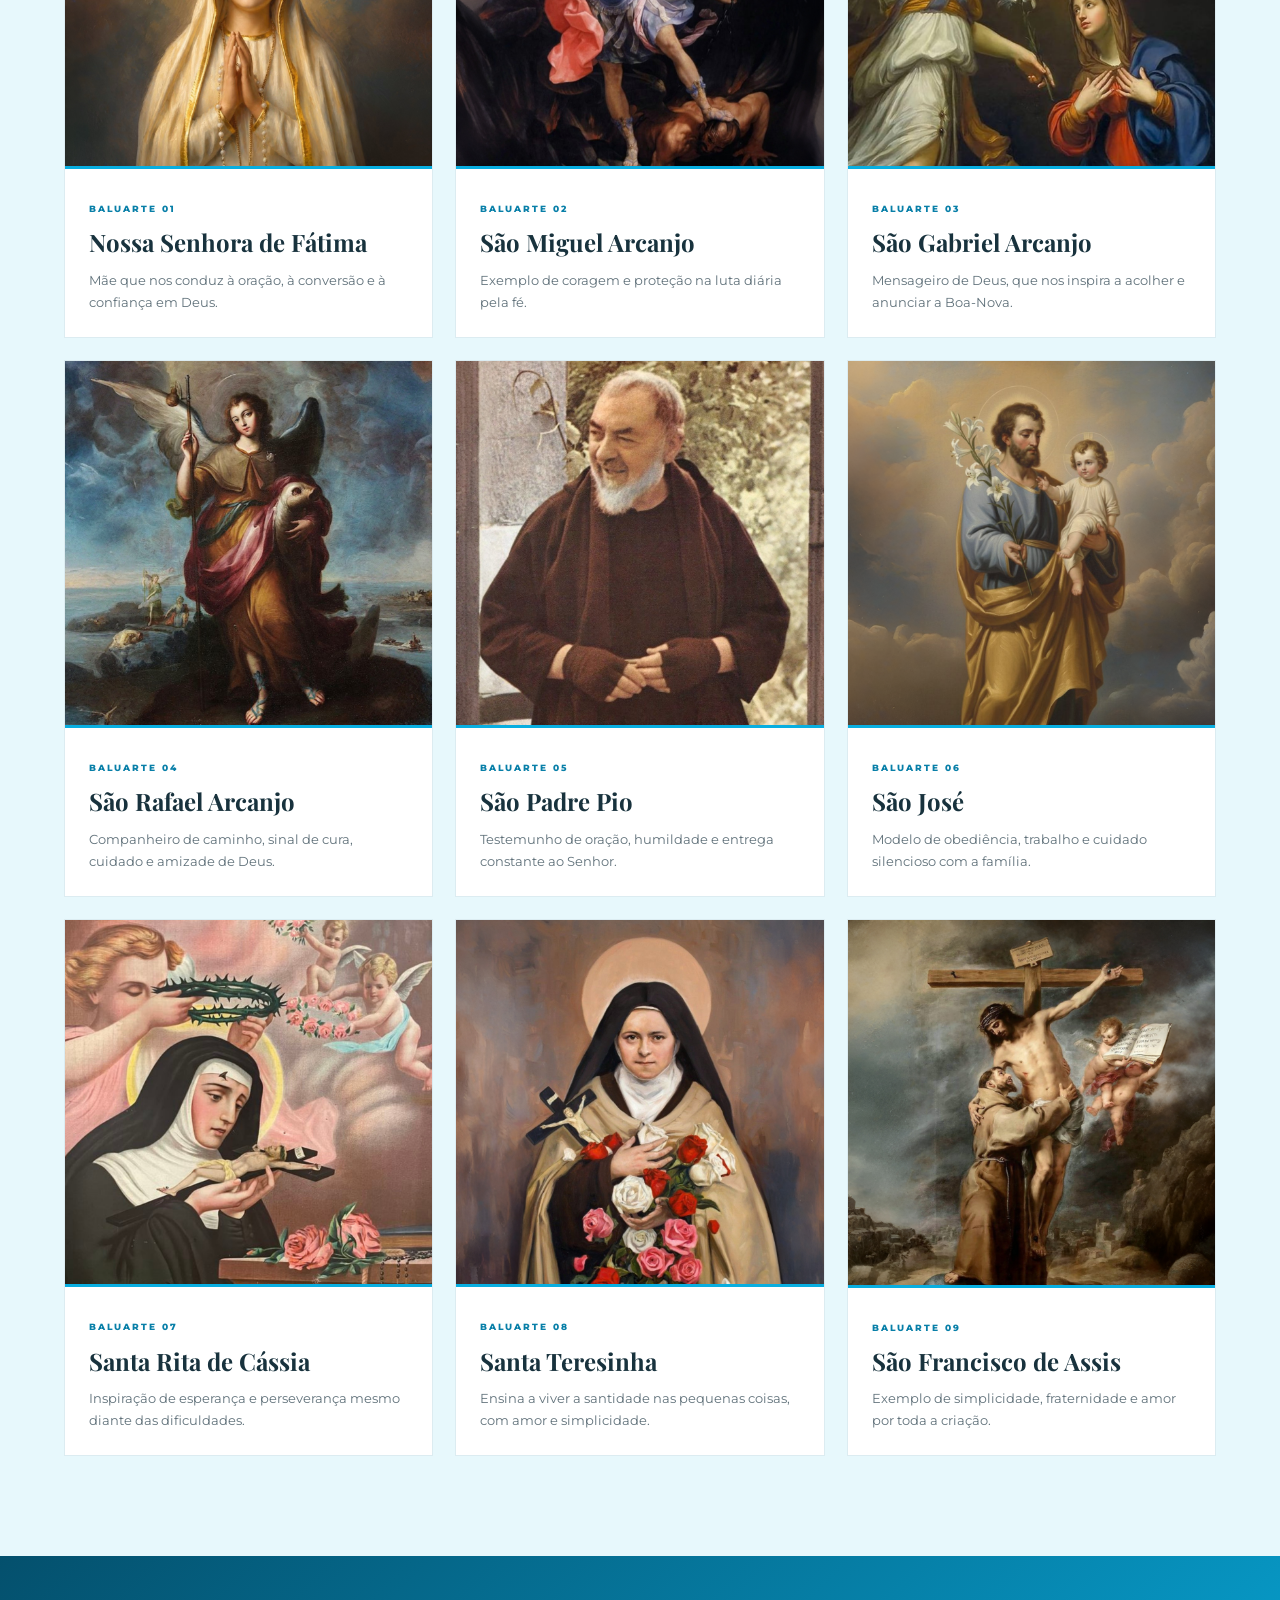
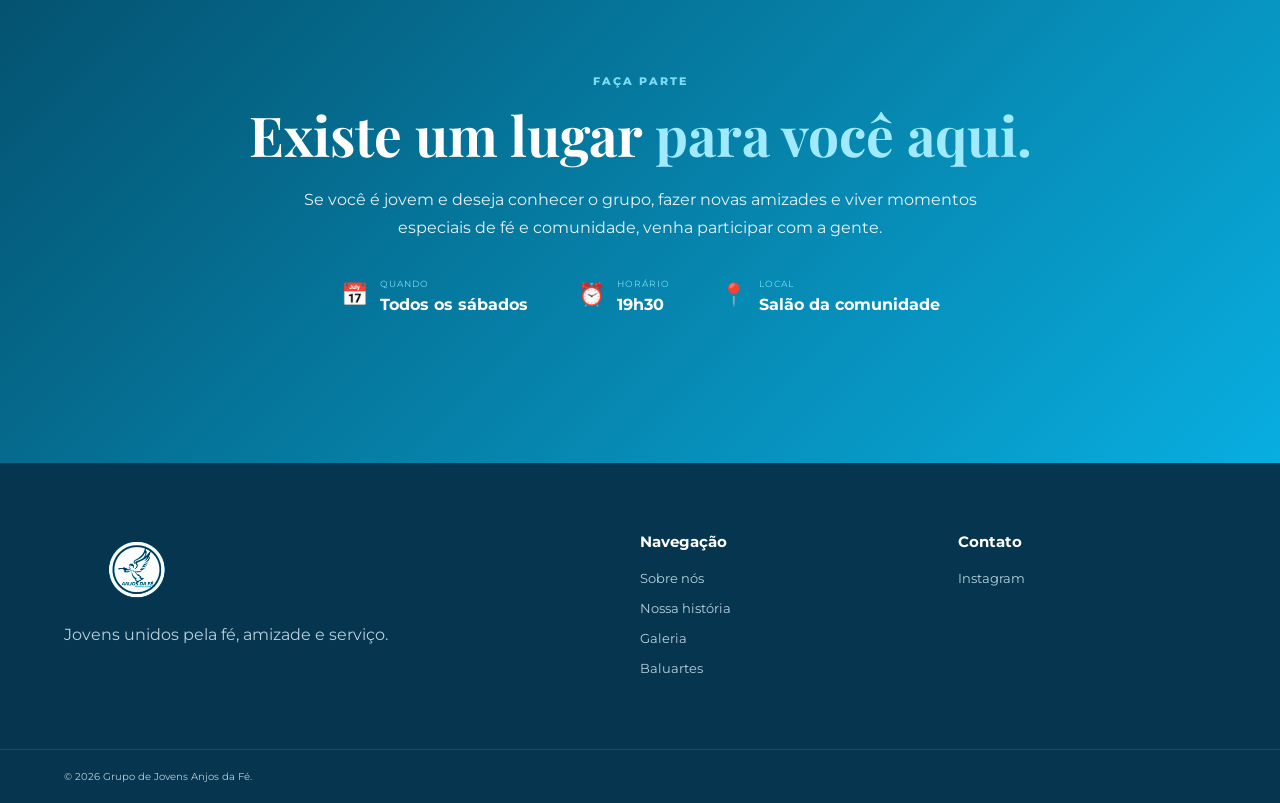
==== commit fef70984: "Update print statement from 'Hello' to 'Goodbye'" ====
--- a/index.html
+++ b/index.html
@@ -278,56 +278,56 @@
                 <p>Santos e arcanjos que inspiram nossa caminhada de fé, serviço e amor a Deus.</p>
             </header>
 
-            <div class="grade-baluartes">
-                <article class="cartao-baluarte">
-                    <div class="imagem-baluarte"><img src="img/baluarte-1.jpg" alt="Nossa Senhora de Fátima" loading="lazy"></div>
-                    <div class="conteudo-baluarte">
-                        <span class="numero-baluarte">Baluarte 01</span>
-                        <h3>Nossa Senhora de Fátima</h3>
-                        <p>Mãe que nos conduz à oração, à conversão e à confiança em Deus.</p>
-                    </div>
-                </article>
-
-                <article class="cartao-baluarte">
-                    <div class="imagem-baluarte"><img src="img/baluarte-2.jpg" alt="São Miguel Arcanjo" loading="lazy"></div>
-                    <div class="conteudo-baluarte"><span class="numero-baluarte">Baluarte 02</span><h3>São Miguel Arcanjo</h3><p>Exemplo de coragem e proteção na luta diária pela fé.</p></div>
-                </article>
-
-                <article class="cartao-baluarte">
-                    <div class="imagem-baluarte"><img src="img/baluarte-1.jpg" alt="São Gabriel Arcanjo" loading="lazy"></div>
-                    <div class="conteudo-baluarte"><span class="numero-baluarte">Baluarte 03</span><h3>São Gabriel Arcanjo</h3><p>Mensageiro de Deus, que nos inspira a acolher e anunciar a Boa-Nova.</p></div>
-                </article>
-
-                <article class="cartao-baluarte">
-                    <div class="imagem-baluarte"><img src="img/baluarte-2.jpg" alt="São Rafael Arcanjo" loading="lazy"></div>
-                    <div class="conteudo-baluarte"><span class="numero-baluarte">Baluarte 04</span><h3>São Rafael Arcanjo</h3><p>Companheiro de caminho, sinal de cura, cuidado e amizade de Deus.</p></div>
-                </article>
-
-                <article class="cartao-baluarte">
-                    <div class="imagem-baluarte"><img src="img/baluarte-1.jpg" alt="São Padre Pio" loading="lazy"></div>
-                    <div class="conteudo-baluarte"><span class="numero-baluarte">Baluarte 05</span><h3>São Padre Pio</h3><p>Testemunho de oração, humildade e entrega constante ao Senhor.</p></div>
-                </article>
-
-                <article class="cartao-baluarte">
-                    <div class="imagem-baluarte"><img src="img/baluarte-2.jpg" alt="São José" loading="lazy"></div>
-                    <div class="conteudo-baluarte"><span class="numero-baluarte">Baluarte 06</span><h3>São José</h3><p>Modelo de obediência, trabalho e cuidado silencioso com a família.</p></div>
-                </article>
-
-                <article class="cartao-baluarte">
-                    <div class="imagem-baluarte"><img src="img/baluarte-1.jpg" alt="Santa Rita de Cássia" loading="lazy"></div>
-                    <div class="conteudo-baluarte"><span class="numero-baluarte">Baluarte 07</span><h3>Santa Rita de Cássia</h3><p>Inspiração de esperança e perseverança mesmo diante das dificuldades.</p></div>
-                </article>
-
-                <article class="cartao-baluarte">
-                    <div class="imagem-baluarte"><img src="img/baluarte-2.jpg" alt="Santa Teresinha" loading="lazy"></div>
-                    <div class="conteudo-baluarte"><span class="numero-baluarte">Baluarte 08</span><h3>Santa Teresinha</h3><p>Ensina a viver a santidade nas pequenas coisas, com amor e simplicidade.</p></div>
-                </article>
-
-                <article class="cartao-baluarte">
-                    <div class="imagem-baluarte"><img src="img/baluarte-1.jpg" alt="São Francisco de Assis" loading="lazy"></div>
-                    <div class="conteudo-baluarte"><span class="numero-baluarte">Baluarte 09</span><h3>São Francisco de Assis</h3><p>Exemplo de simplicidade, fraternidade e amor por toda a criação.</p></div>
-                </article>
-            </div>
+            <div class="grade-baluartes">
+                <article class="cartao-baluarte">
+                    <div class="imagem-baluarte"><img src="img/fatima.png" alt="Nossa Senhora de Fátima" loading="lazy"></div>
+                    <div class="conteudo-baluarte">
+                        <span class="numero-baluarte">Baluarte 01</span>
+                        <h3>Nossa Senhora de Fátima</h3>
+                        <p>Mãe que nos conduz à oração, à conversão e à confiança em Deus.</p>
+                    </div>
+                </article>
+
+                <article class="cartao-baluarte">
+                    <div class="imagem-baluarte"><img src="img/miguel.png" alt="São Miguel Arcanjo" loading="lazy"></div>
+                    <div class="conteudo-baluarte"><span class="numero-baluarte">Baluarte 02</span><h3>São Miguel Arcanjo</h3><p>Exemplo de coragem e proteção na luta diária pela fé.</p></div>
+                </article>
+
+                <article class="cartao-baluarte">
+                    <div class="imagem-baluarte"><img src="img/gabriel.png" alt="São Gabriel Arcanjo" loading="lazy"></div>
+                    <div class="conteudo-baluarte"><span class="numero-baluarte">Baluarte 03</span><h3>São Gabriel Arcanjo</h3><p>Mensageiro de Deus, que nos inspira a acolher e anunciar a Boa-Nova.</p></div>
+                </article>
+
+                <article class="cartao-baluarte">
+                    <div class="imagem-baluarte"><img src="img/rafael.png" alt="São Rafael Arcanjo" loading="lazy"></div>
+                    <div class="conteudo-baluarte"><span class="numero-baluarte">Baluarte 04</span><h3>São Rafael Arcanjo</h3><p>Companheiro de caminho, sinal de cura, cuidado e amizade de Deus.</p></div>
+                </article>
+
+                <article class="cartao-baluarte">
+                    <div class="imagem-baluarte"><img src="img/pio.png" alt="São Padre Pio" loading="lazy"></div>
+                    <div class="conteudo-baluarte"><span class="numero-baluarte">Baluarte 05</span><h3>São Padre Pio</h3><p>Testemunho de oração, humildade e entrega constante ao Senhor.</p></div>
+                </article>
+
+                <article class="cartao-baluarte">
+                    <div class="imagem-baluarte"><img src="img/jose.png" alt="São José" loading="lazy"></div>
+                    <div class="conteudo-baluarte"><span class="numero-baluarte">Baluarte 06</span><h3>São José</h3><p>Modelo de obediência, trabalho e cuidado silencioso com a família.</p></div>
+                </article>
+
+                <article class="cartao-baluarte">
+                    <div class="imagem-baluarte"><img src="img/santa_rita.png" alt="Santa Rita de Cássia" loading="lazy"></div>
+                    <div class="conteudo-baluarte"><span class="numero-baluarte">Baluarte 07</span><h3>Santa Rita de Cássia</h3><p>Inspiração de esperança e perseverança mesmo diante das dificuldades.</p></div>
+                </article>
+
+                <article class="cartao-baluarte">
+                    <div class="imagem-baluarte"><img src="img/tereza.png" alt="Santa Teresinha" loading="lazy"></div>
+                    <div class="conteudo-baluarte"><span class="numero-baluarte">Baluarte 08</span><h3>Santa Teresinha</h3><p>Ensina a viver a santidade nas pequenas coisas, com amor e simplicidade.</p></div>
+                </article>
+
+                <article class="cartao-baluarte">
+                    <div class="imagem-baluarte"><img src="img/francisco.png" alt="São Francisco de Assis" loading="lazy"></div>
+                    <div class="conteudo-baluarte"><span class="numero-baluarte">Baluarte 09</span><h3>São Francisco de Assis</h3><p>Exemplo de simplicidade, fraternidade e amor por toda a criação.</p></div>
+                </article>
+            </div>
         </div>
     </section>
 
--- a/style.css
+++ b/style.css
@@ -134,7 +134,6 @@
 .cartao-baluarte:hover { transform: translateY(-6px); box-shadow: 0 20px 40px rgba(0,120,170,.08); }
 .imagem-baluarte { aspect-ratio: 1 / 1; display: grid; place-items: center; overflow: hidden; background: linear-gradient(135deg, #d8eef5, #edf9fc); border-bottom: 3px solid var(--azul); }
 .imagem-baluarte img { width: 100%; height: 100%; object-fit: cover; }
-.placeholder-imagem { color: var(--azul-escuro); font-size: 11px; font-weight: 800; letter-spacing: 1.5px; text-transform: uppercase; }
 .conteudo-baluarte { padding: 24px; }
 .numero-baluarte { color: var(--azul-escuro); font-size: 9px; font-weight: 800; letter-spacing: 2px; text-transform: uppercase; }
 .cartao-baluarte h3 { margin: 9px 0 12px; font-family: "Playfair Display", serif; font-size: 24px; line-height: 1.15; }
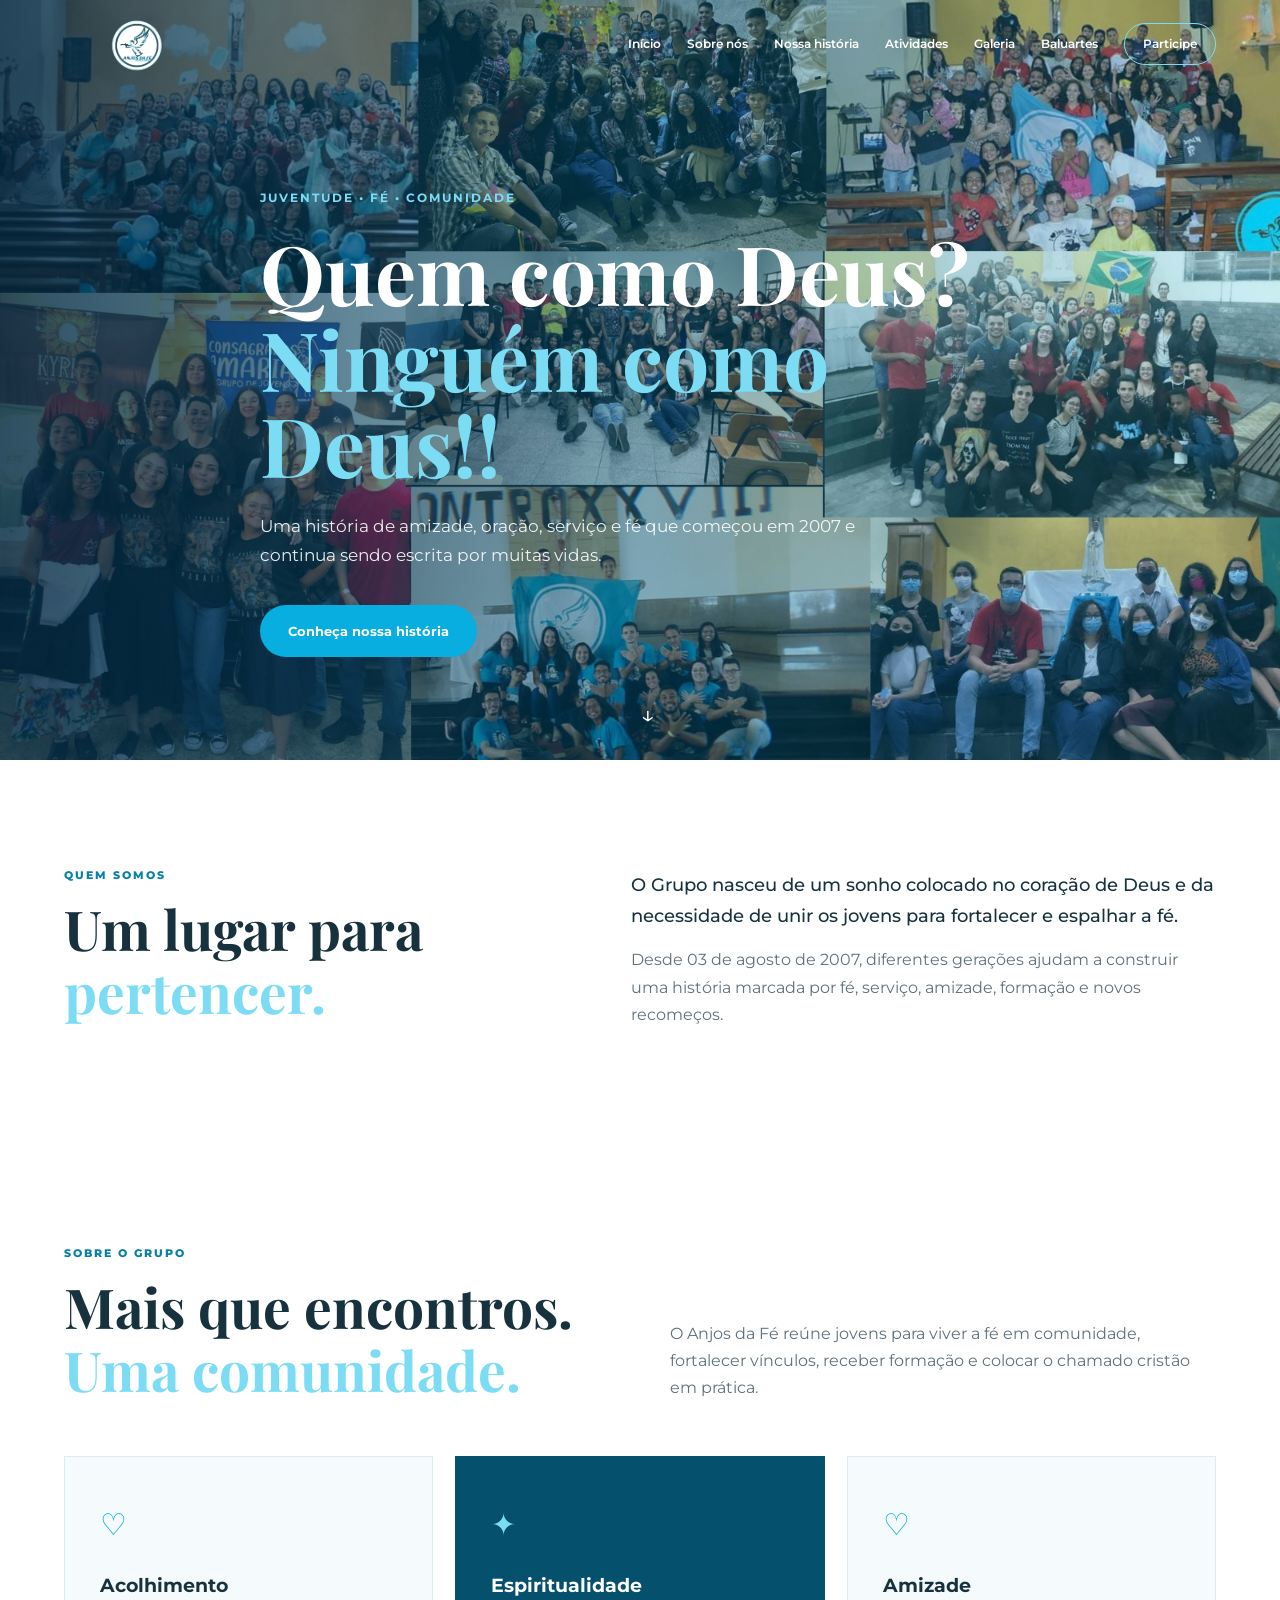
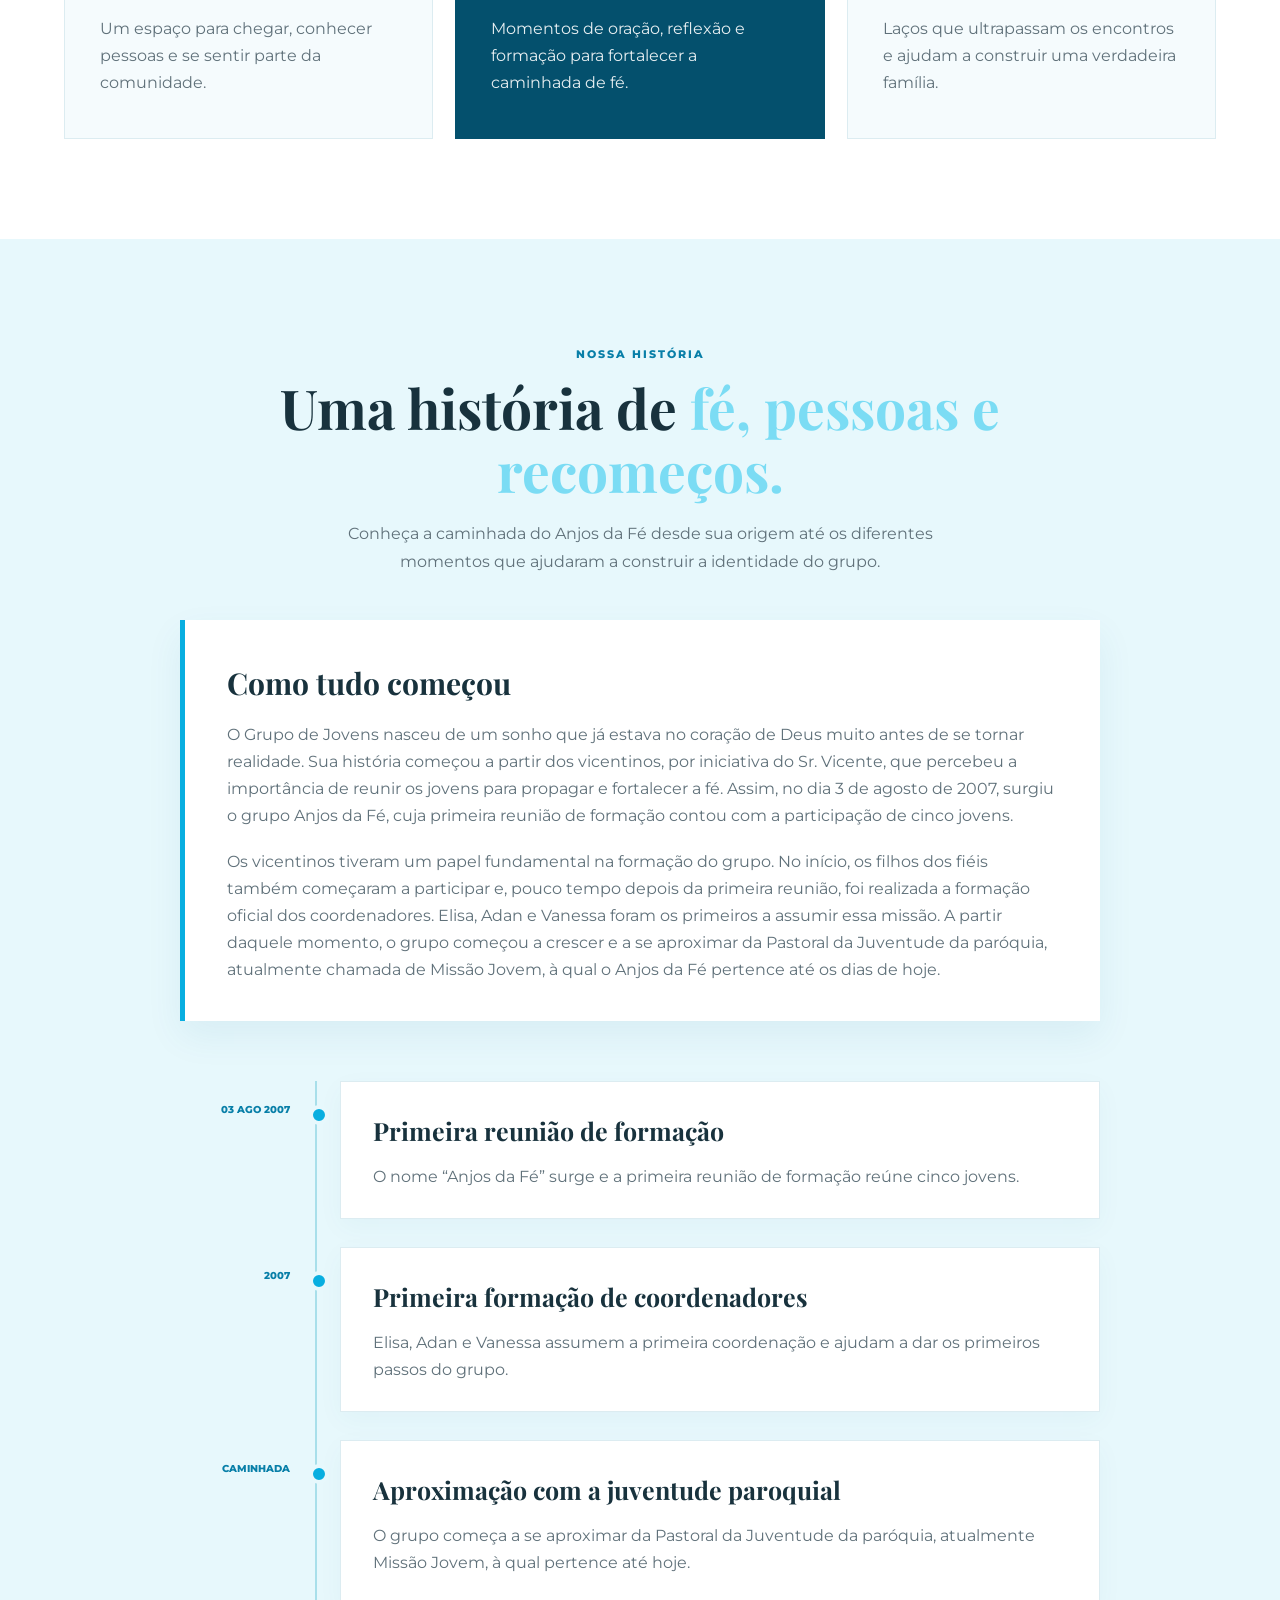
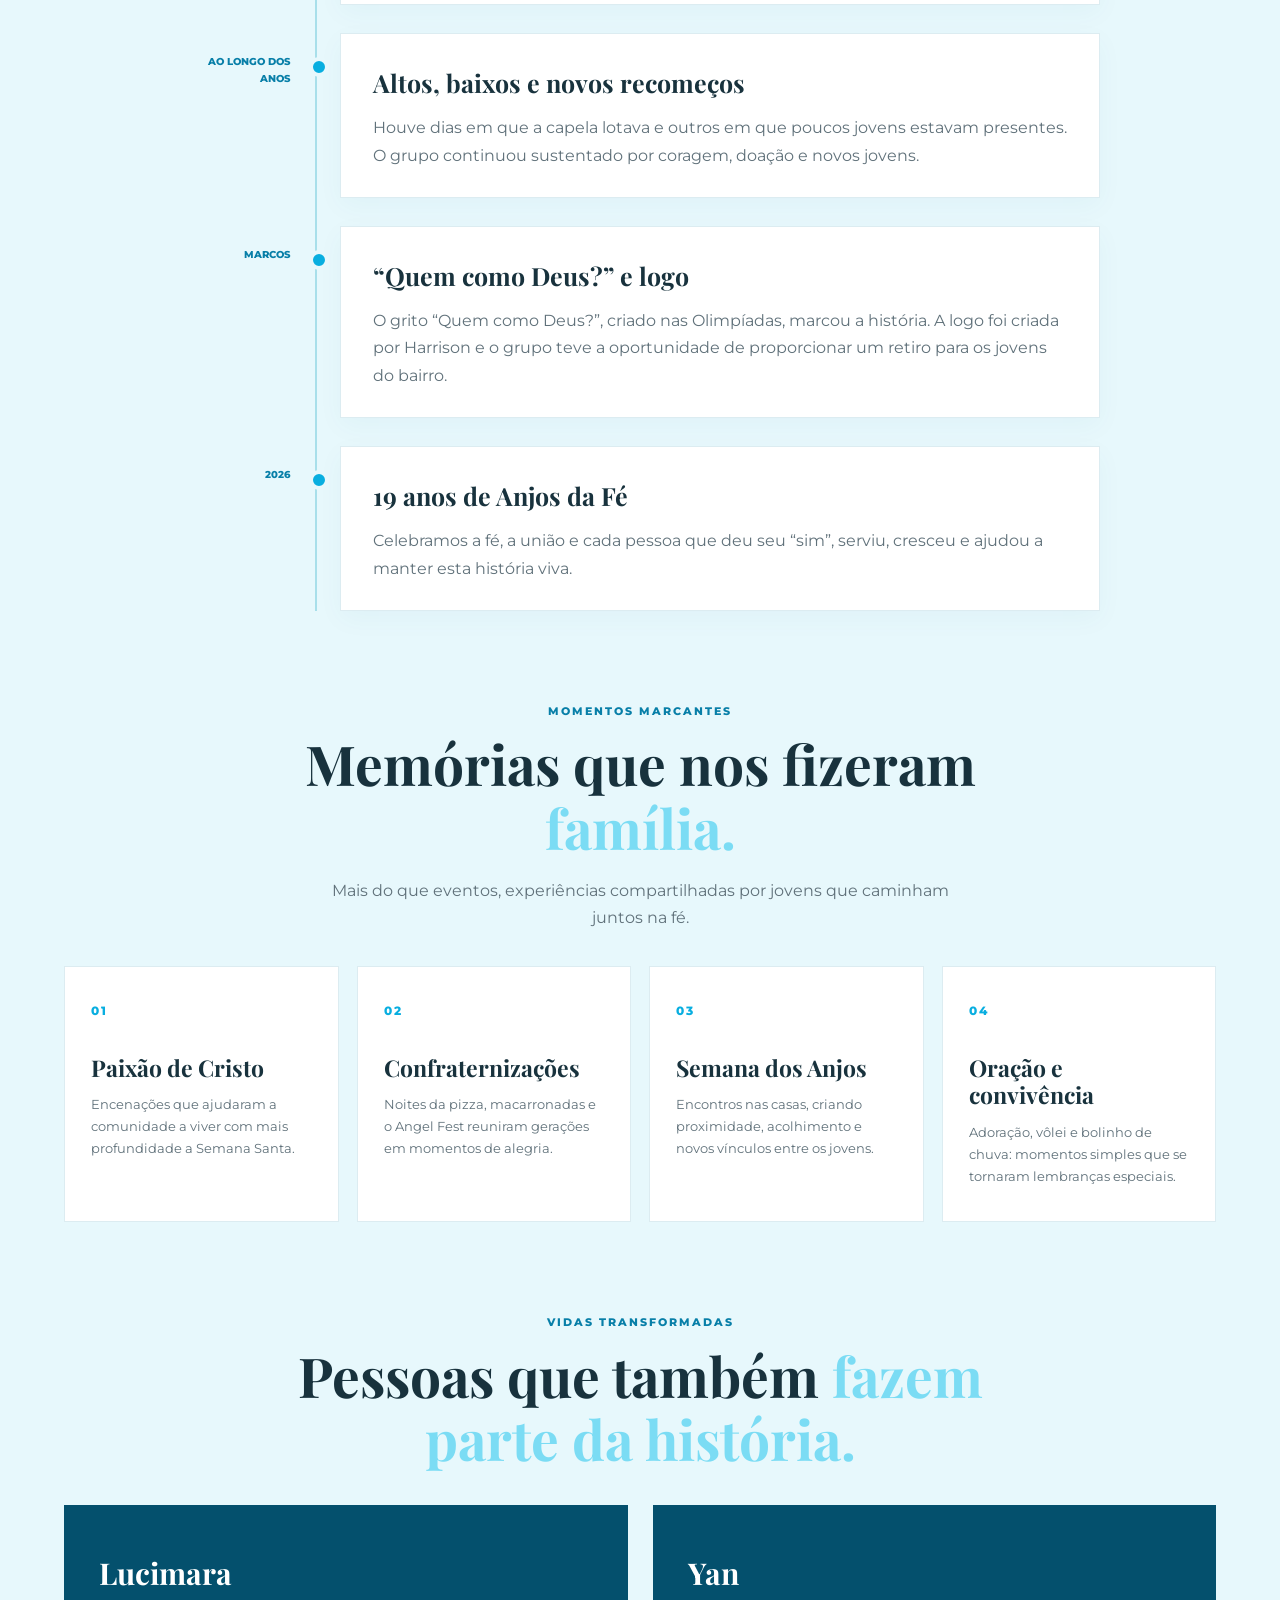
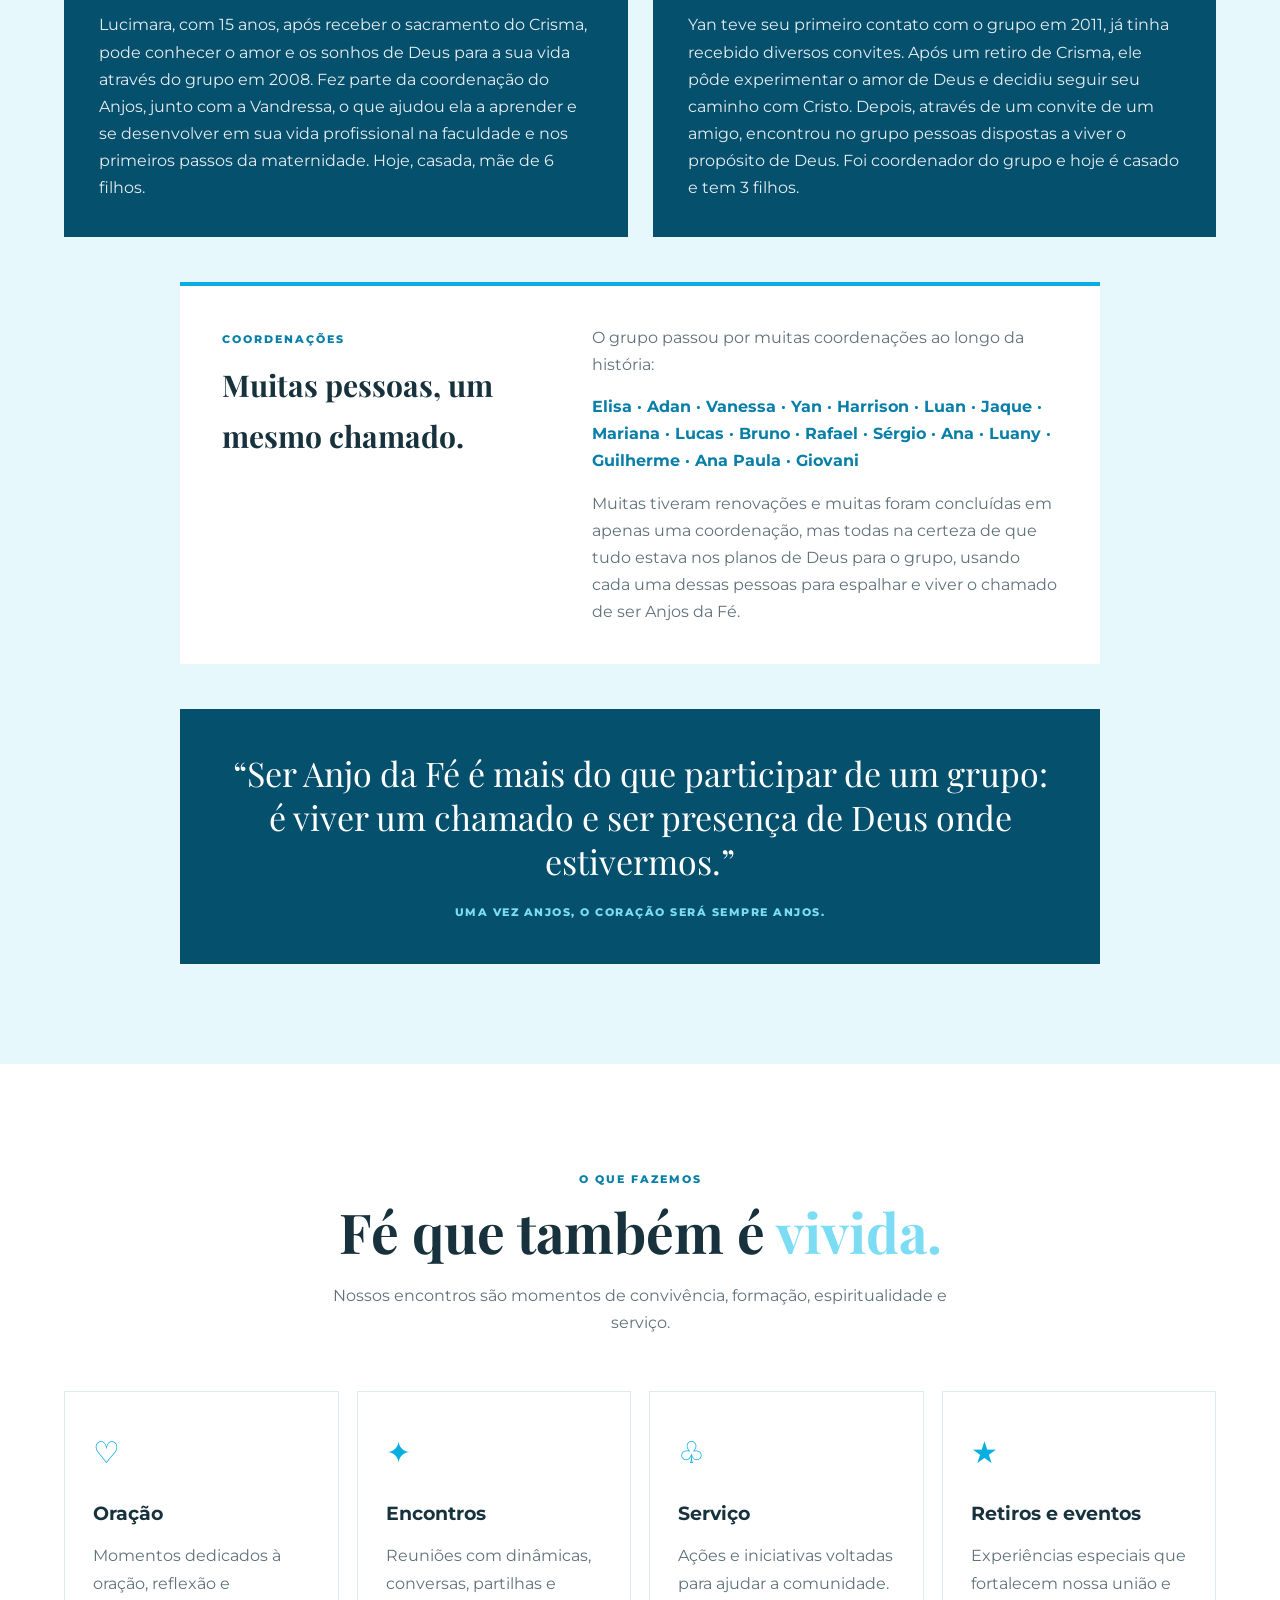
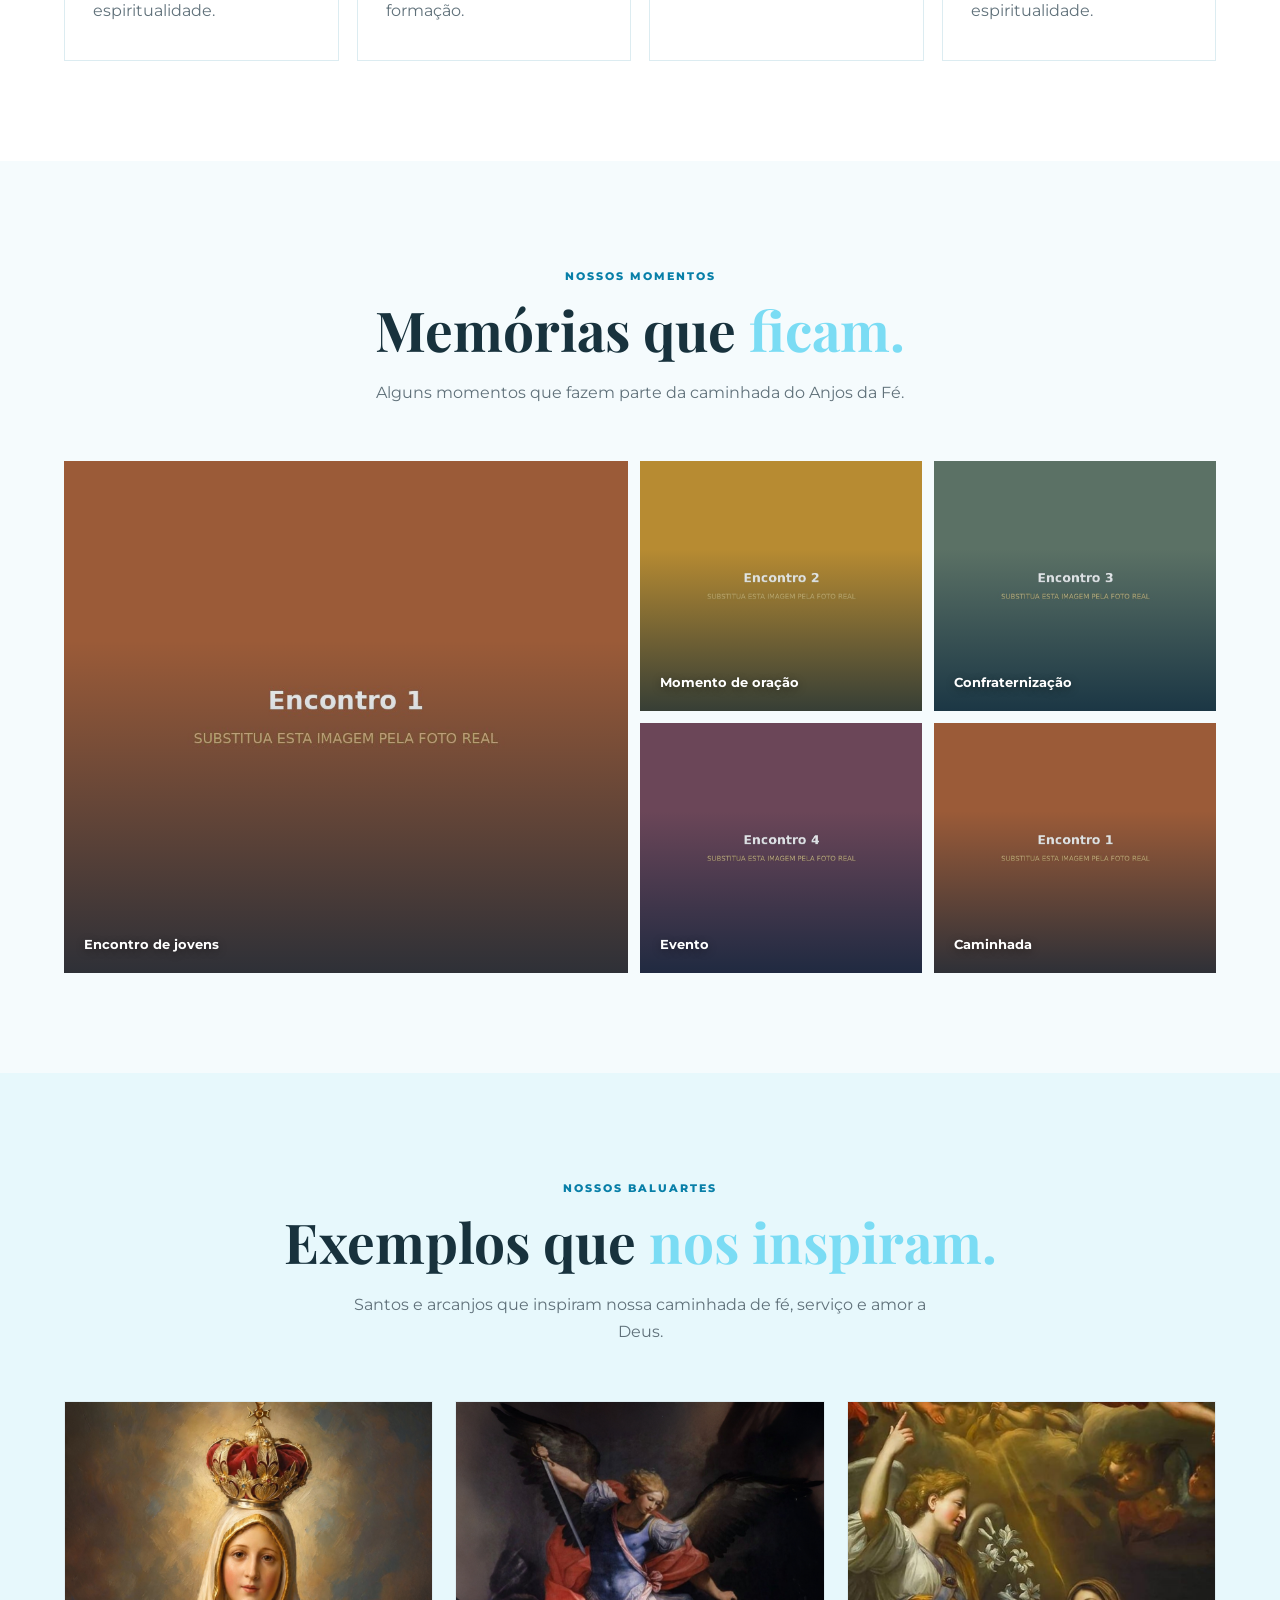
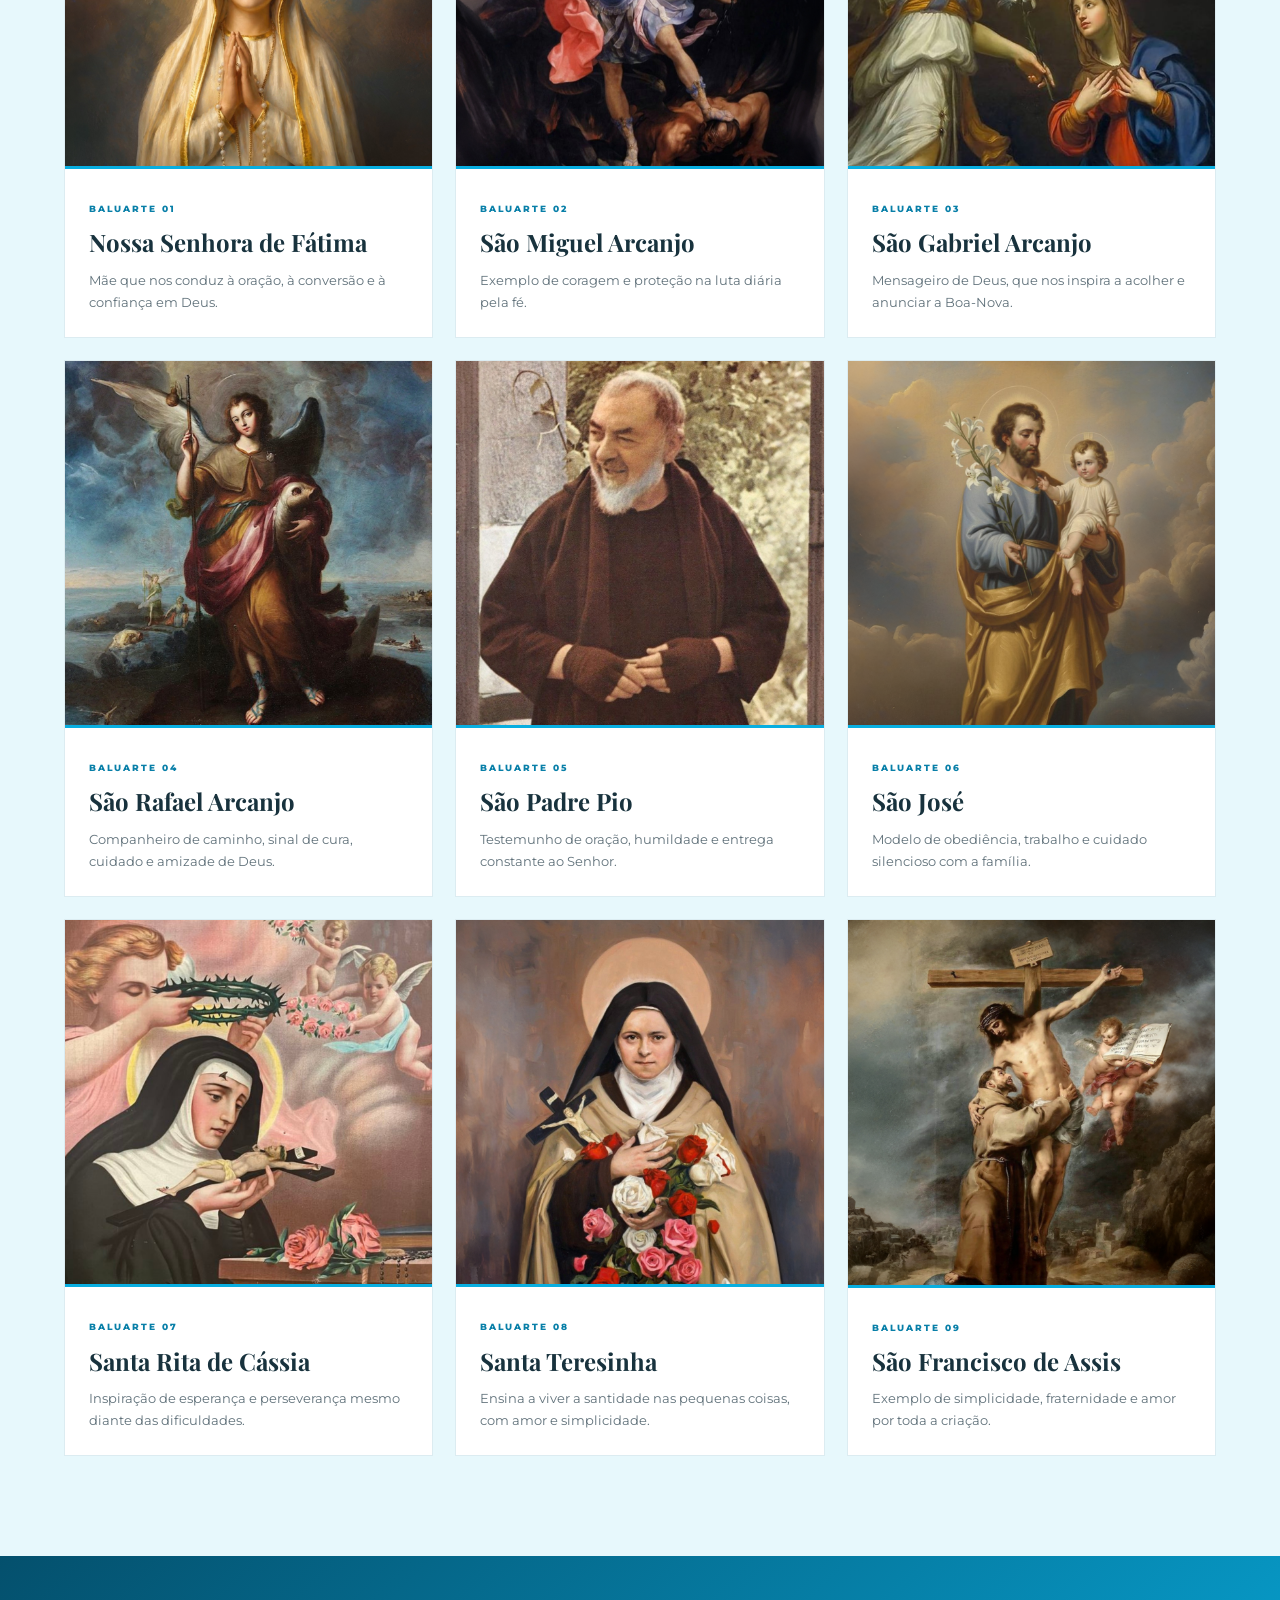
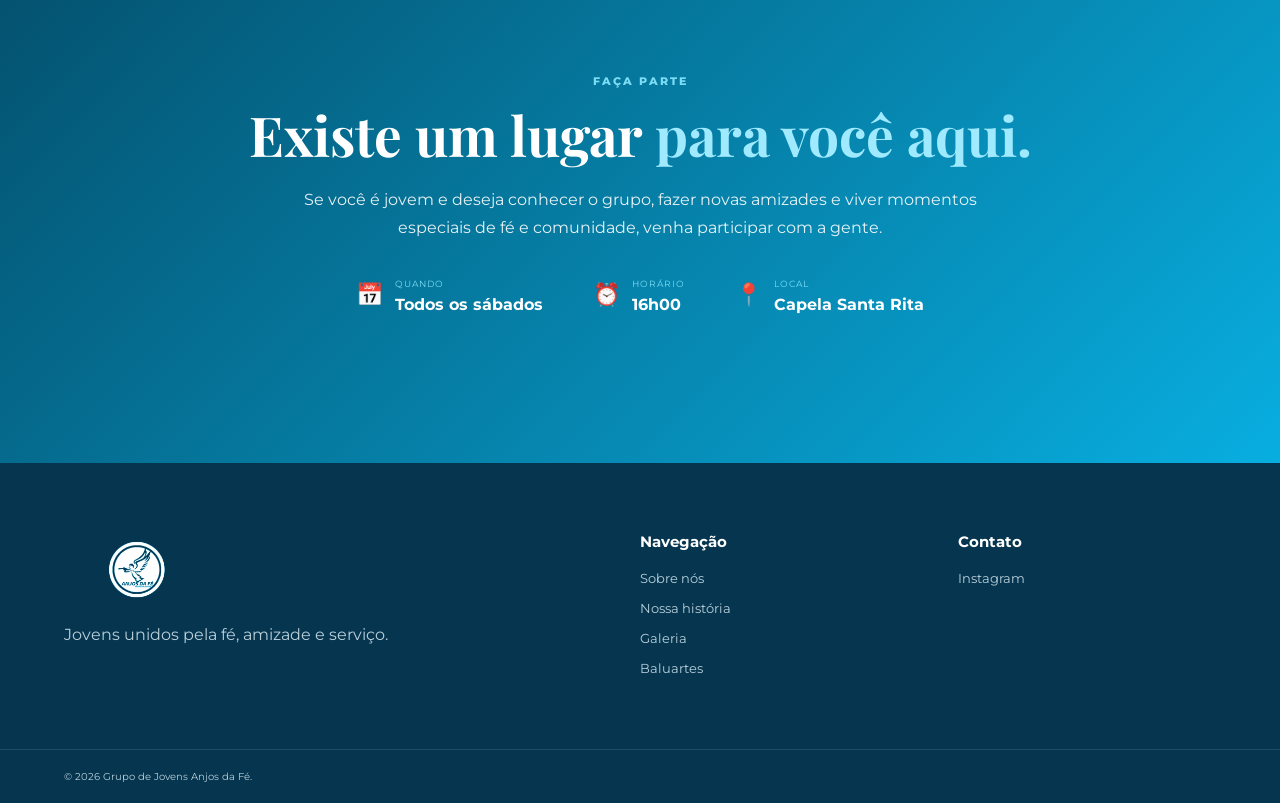
==== commit 9576e0e8: "Update print statement from 'Hello' to 'Goodbye'" ====
--- a/index.html
+++ b/index.html
@@ -148,15 +148,15 @@
                 <article class="item-tempo">
                     <span class="data-tempo">MARCOS</span>
                     <div class="conteudo-tempo">
-                        <h3>“Quem como Deus?”, logo e retiro</h3>
+                        <h3>“Quem como Deus?” e logo</h3>
                         <p>O grito “Quem como Deus?”, criado nas Olimpíadas, marcou a história. A logo foi criada por Harrison e o grupo teve a oportunidade de proporcionar um retiro para os jovens do bairro.</p>
                     </div>
                 </article>
 
                 <article class="item-tempo">
-                    <time class="data-tempo" datetime="2025-08-03">03 AGO 2025</time>
-                    <div class="conteudo-tempo">
-                        <h3>18 anos de Anjos da Fé</h3>
+                    <time class="data-tempo" datetime="2025-08-03">2026</time>
+                    <div class="conteudo-tempo">
+                        <h3>19 anos de Anjos da Fé</h3>
                         <p>Celebramos a fé, a união e cada pessoa que deu seu “sim”, serviu, cresceu e ajudou a manter esta história viva.</p>
                     </div>
                 </article>
@@ -340,8 +340,8 @@
 
             <div class="informacoes-encontro">
                 <div><span aria-hidden="true">📅</span><div><small>Quando</small><strong>Todos os sábados</strong></div></div>
-                <div><span aria-hidden="true">⏰</span><div><small>Horário</small><strong>19h30</strong></div></div>
-                <div><span aria-hidden="true">📍</span><div><small>Local</small><strong>Salão da comunidade</strong></div></div>
+                <div><span aria-hidden="true">⏰</span><div><small>Horário</small><strong>16h00</strong></div></div>
+                <div><span aria-hidden="true">📍</span><div><small>Local</small><strong>Capela Santa Rita</strong></div></div>
             </div>
         </div>
     </section>
